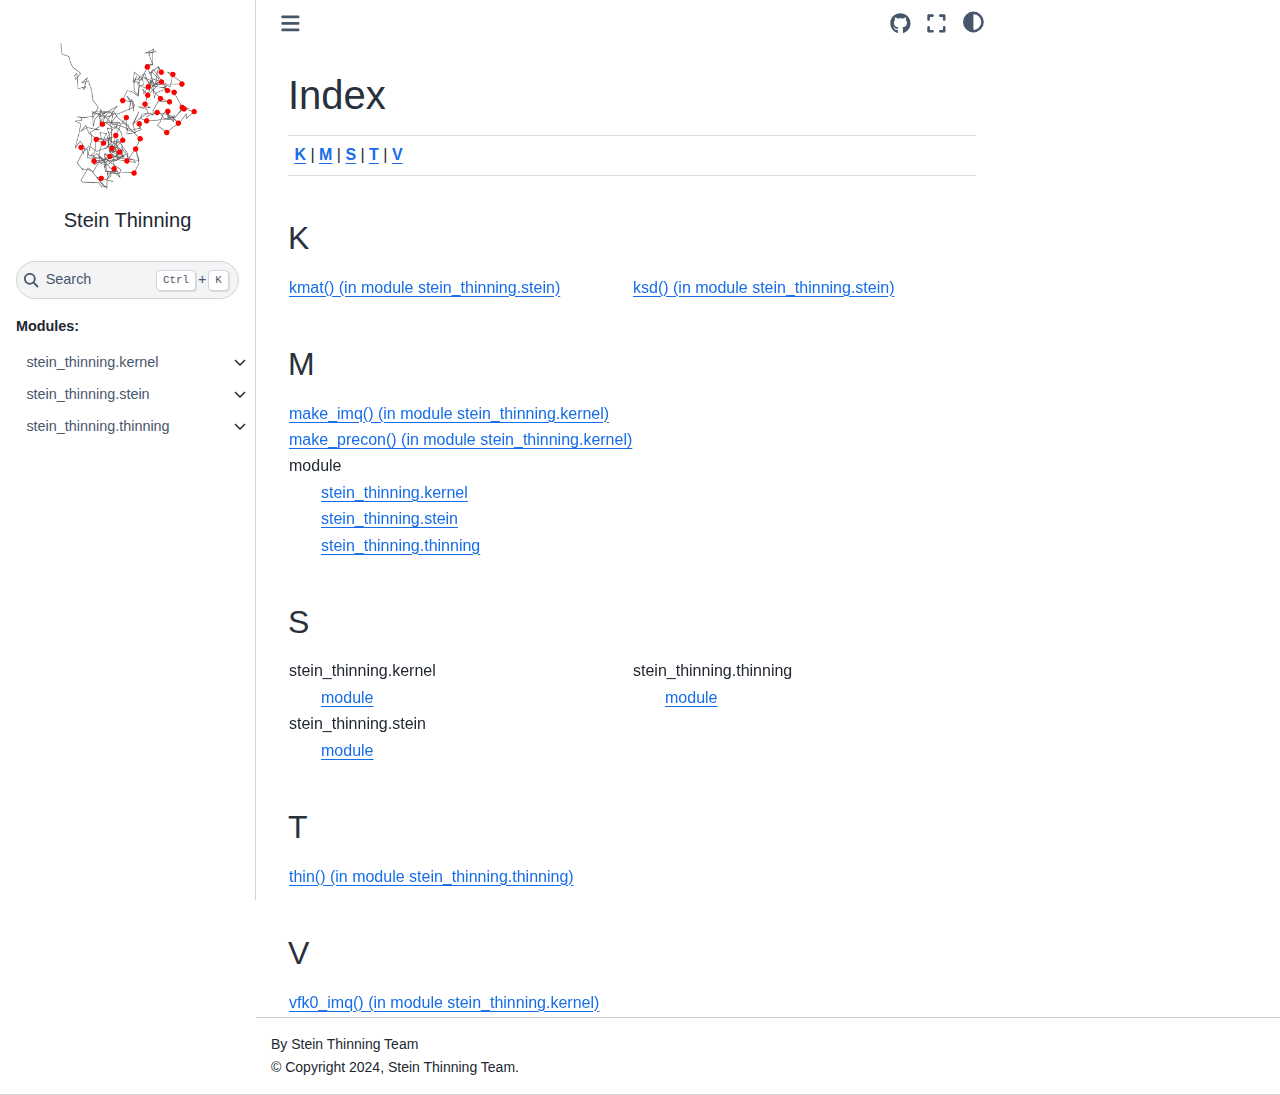
==== genindex.html @ 7cfb4425 "deploy: 932a2532fc24498cbd30250933415f9cd98c62f4" ====
<!DOCTYPE html>


<html lang="en" data-content_root="" >

  <head>
    <meta charset="utf-8" />
    <meta name="viewport" content="width=device-width, initial-scale=1.0" />
    <title>Index &#8212; Stein Thinning 0.1 documentation</title>
  
  
  
  <script data-cfasync="false">
    document.documentElement.dataset.mode = localStorage.getItem("mode") || "";
    document.documentElement.dataset.theme = localStorage.getItem("theme") || "";
  </script>
  
  <!-- Loaded before other Sphinx assets -->
  <link href="_static/styles/theme.css?digest=dfe6caa3a7d634c4db9b" rel="stylesheet" />
<link href="_static/styles/bootstrap.css?digest=dfe6caa3a7d634c4db9b" rel="stylesheet" />
<link href="_static/styles/pydata-sphinx-theme.css?digest=dfe6caa3a7d634c4db9b" rel="stylesheet" />

  
  <link href="_static/vendor/fontawesome/6.5.2/css/all.min.css?digest=dfe6caa3a7d634c4db9b" rel="stylesheet" />
  <link rel="preload" as="font" type="font/woff2" crossorigin href="_static/vendor/fontawesome/6.5.2/webfonts/fa-solid-900.woff2" />
<link rel="preload" as="font" type="font/woff2" crossorigin href="_static/vendor/fontawesome/6.5.2/webfonts/fa-brands-400.woff2" />
<link rel="preload" as="font" type="font/woff2" crossorigin href="_static/vendor/fontawesome/6.5.2/webfonts/fa-regular-400.woff2" />

    <link rel="stylesheet" type="text/css" href="_static/pygments.css?v=a746c00c" />
    <link rel="stylesheet" type="text/css" href="_static/styles/sphinx-book-theme.css?v=a3416100" />
    <link rel="stylesheet" type="text/css" href="_static/style.css?v=8bdf28ea" />
  
  <!-- Pre-loaded scripts that we'll load fully later -->
  <link rel="preload" as="script" href="_static/scripts/bootstrap.js?digest=dfe6caa3a7d634c4db9b" />
<link rel="preload" as="script" href="_static/scripts/pydata-sphinx-theme.js?digest=dfe6caa3a7d634c4db9b" />
  <script src="_static/vendor/fontawesome/6.5.2/js/all.min.js?digest=dfe6caa3a7d634c4db9b"></script>

    <script data-url_root="./" id="documentation_options" src="_static/documentation_options.js?v=a75df0fd"></script>
    <script src="_static/doctools.js?v=888ff710"></script>
    <script src="_static/sphinx_highlight.js?v=4825356b"></script>
    <script src="_static/scripts/sphinx-book-theme.js?v=887ef09a"></script>
    <script>DOCUMENTATION_OPTIONS.pagename = 'genindex';</script>
    <link rel="index" title="Index" href="#" />
    <link rel="search" title="Search" href="search.html" />
  <meta name="viewport" content="width=device-width, initial-scale=1"/>
  <meta name="docsearch:language" content="en"/>
  </head>
  
  
  <body data-bs-spy="scroll" data-bs-target=".bd-toc-nav" data-offset="180" data-bs-root-margin="0px 0px -60%" data-default-mode="">

  
  
  <div id="pst-skip-link" class="skip-link d-print-none"><a href="#main-content">Skip to main content</a></div>
  
  <div id="pst-scroll-pixel-helper"></div>
  
  <button type="button" class="btn rounded-pill" id="pst-back-to-top">
    <i class="fa-solid fa-arrow-up"></i>Back to top</button>

  
  <input type="checkbox"
          class="sidebar-toggle"
          id="pst-primary-sidebar-checkbox"/>
  <label class="overlay overlay-primary" for="pst-primary-sidebar-checkbox"></label>
  
  <input type="checkbox"
          class="sidebar-toggle"
          id="pst-secondary-sidebar-checkbox"/>
  <label class="overlay overlay-secondary" for="pst-secondary-sidebar-checkbox"></label>
  
  <div class="search-button__wrapper">
    <div class="search-button__overlay"></div>
    <div class="search-button__search-container">
<form class="bd-search d-flex align-items-center"
      action="search.html"
      method="get">
  <i class="fa-solid fa-magnifying-glass"></i>
  <input type="search"
         class="form-control"
         name="q"
         id="search-input"
         placeholder="Search..."
         aria-label="Search..."
         autocomplete="off"
         autocorrect="off"
         autocapitalize="off"
         spellcheck="false"/>
  <span class="search-button__kbd-shortcut"><kbd class="kbd-shortcut__modifier">Ctrl</kbd>+<kbd>K</kbd></span>
</form></div>
  </div>

  <div class="pst-async-banner-revealer d-none">
  <aside id="bd-header-version-warning" class="d-none d-print-none" aria-label="Version warning"></aside>
</div>

  
    <header class="bd-header navbar navbar-expand-lg bd-navbar d-print-none">
    </header>
  

  <div class="bd-container">
    <div class="bd-container__inner bd-page-width">
      
      
      
        
      
      <div class="bd-sidebar-primary bd-sidebar">
        

  
  <div class="sidebar-header-items sidebar-primary__section">
    
    
    
    
  </div>
  
    <div class="sidebar-primary-items__start sidebar-primary__section">
        <div class="sidebar-primary-item">

  
    
  

<a class="navbar-brand logo" href="index.html">
  
  
  
  
  
    
    
      
    
    
    <img src="_static/gmm.png" class="logo__image only-light" alt=""/>
    <script>document.write(`<img src="_static/gmm.png" class="logo__image only-dark" alt=""/>`);</script>
  
  
    <p class="title logo__title">Stein Thinning</p>
  
</a></div>
        <div class="sidebar-primary-item">

 <script>
 document.write(`
   <button class="btn search-button-field search-button__button" title="Search" aria-label="Search" data-bs-placement="bottom" data-bs-toggle="tooltip">
    <i class="fa-solid fa-magnifying-glass"></i>
    <span class="search-button__default-text">Search</span>
    <span class="search-button__kbd-shortcut"><kbd class="kbd-shortcut__modifier">Ctrl</kbd>+<kbd class="kbd-shortcut__modifier">K</kbd></span>
   </button>
 `);
 </script></div>
        <div class="sidebar-primary-item"><nav class="bd-links bd-docs-nav" aria-label="Main">
    <div class="bd-toc-item navbar-nav active">
        <p aria-level="2" class="caption" role="heading"><span class="caption-text">Modules:</span></p>
<ul class="nav bd-sidenav">
<li class="toctree-l1 has-children"><a class="reference internal" href="_autosummary/stein_thinning.kernel.html">stein_thinning.kernel</a><details><summary><span class="toctree-toggle" role="presentation"><i class="fa-solid fa-chevron-down"></i></span></summary><ul>
<li class="toctree-l2"><a class="reference internal" href="_autosummary/stein_thinning.kernel.make_imq.html">stein_thinning.kernel.make_imq</a></li>
<li class="toctree-l2"><a class="reference internal" href="_autosummary/stein_thinning.kernel.make_precon.html">stein_thinning.kernel.make_precon</a></li>
<li class="toctree-l2"><a class="reference internal" href="_autosummary/stein_thinning.kernel.vfk0_imq.html">stein_thinning.kernel.vfk0_imq</a></li>
</ul>
</details></li>
<li class="toctree-l1 has-children"><a class="reference internal" href="_autosummary/stein_thinning.stein.html">stein_thinning.stein</a><details><summary><span class="toctree-toggle" role="presentation"><i class="fa-solid fa-chevron-down"></i></span></summary><ul>
<li class="toctree-l2"><a class="reference internal" href="_autosummary/stein_thinning.stein.kmat.html">stein_thinning.stein.kmat</a></li>
<li class="toctree-l2"><a class="reference internal" href="_autosummary/stein_thinning.stein.ksd.html">stein_thinning.stein.ksd</a></li>
</ul>
</details></li>
<li class="toctree-l1 has-children"><a class="reference internal" href="_autosummary/stein_thinning.thinning.html">stein_thinning.thinning</a><details><summary><span class="toctree-toggle" role="presentation"><i class="fa-solid fa-chevron-down"></i></span></summary><ul>
<li class="toctree-l2"><a class="reference internal" href="_autosummary/stein_thinning.thinning.thin.html">stein_thinning.thinning.thin</a></li>
</ul>
</details></li>
</ul>

    </div>
</nav></div>
    </div>
  
  
  <div class="sidebar-primary-items__end sidebar-primary__section">
  </div>
  
  <div id="rtd-footer-container"></div>


      </div>
      
      <main id="main-content" class="bd-main" role="main">
        
        

<div class="sbt-scroll-pixel-helper"></div>

          <div class="bd-content">
            <div class="bd-article-container">
              
              <div class="bd-header-article d-print-none">
<div class="header-article-items header-article__inner">
  
    <div class="header-article-items__start">
      
        <div class="header-article-item"><button class="sidebar-toggle primary-toggle btn btn-sm" title="Toggle primary sidebar" data-bs-placement="bottom" data-bs-toggle="tooltip">
  <span class="fa-solid fa-bars"></span>
</button></div>
      
    </div>
  
  
    <div class="header-article-items__end">
      
        <div class="header-article-item">

<div class="article-header-buttons">


<a href="https://github.com/wilson-ye-chen/stein_thinning" target="_blank"
   class="btn btn-sm btn-source-repository-button"
   title="Source repository"
   data-bs-placement="bottom" data-bs-toggle="tooltip"
>
  

<span class="btn__icon-container">
  <i class="fab fa-github"></i>
  </span>

</a>




<button onclick="toggleFullScreen()"
  class="btn btn-sm btn-fullscreen-button"
  title="Fullscreen mode"
  data-bs-placement="bottom" data-bs-toggle="tooltip"
>
  

<span class="btn__icon-container">
  <i class="fas fa-expand"></i>
  </span>

</button>



<script>
document.write(`
  <button class="btn btn-sm nav-link pst-navbar-icon theme-switch-button" title="light/dark" aria-label="light/dark" data-bs-placement="bottom" data-bs-toggle="tooltip">
    <i class="theme-switch fa-solid fa-sun fa-lg" data-mode="light"></i>
    <i class="theme-switch fa-solid fa-moon fa-lg" data-mode="dark"></i>
    <i class="theme-switch fa-solid fa-circle-half-stroke fa-lg" data-mode="auto"></i>
  </button>
`);
</script>


<script>
document.write(`
  <button class="btn btn-sm pst-navbar-icon search-button search-button__button" title="Search" aria-label="Search" data-bs-placement="bottom" data-bs-toggle="tooltip">
    <i class="fa-solid fa-magnifying-glass fa-lg"></i>
  </button>
`);
</script>

</div></div>
      
    </div>
  
</div>
</div>
              
              

<div id="jb-print-docs-body" class="onlyprint">
    <h1></h1>
    <!-- Table of contents -->
    <div id="print-main-content">
        <div id="jb-print-toc">
            
        </div>
    </div>
</div>

              
                
<div id="searchbox"></div>
                <article class="bd-article">
                  

<h1 id="index">Index</h1>

<div class="genindex-jumpbox">
 <a href="#K"><strong>K</strong></a>
 | <a href="#M"><strong>M</strong></a>
 | <a href="#S"><strong>S</strong></a>
 | <a href="#T"><strong>T</strong></a>
 | <a href="#V"><strong>V</strong></a>
 
</div>
<h2 id="K">K</h2>
<table style="width: 100%" class="indextable genindextable"><tr>
  <td style="width: 33%; vertical-align: top;"><ul>
      <li><a href="_autosummary/stein_thinning.stein.kmat.html#stein_thinning.stein.kmat">kmat() (in module stein_thinning.stein)</a>
</li>
  </ul></td>
  <td style="width: 33%; vertical-align: top;"><ul>
      <li><a href="_autosummary/stein_thinning.stein.ksd.html#stein_thinning.stein.ksd">ksd() (in module stein_thinning.stein)</a>
</li>
  </ul></td>
</tr></table>

<h2 id="M">M</h2>
<table style="width: 100%" class="indextable genindextable"><tr>
  <td style="width: 33%; vertical-align: top;"><ul>
      <li><a href="_autosummary/stein_thinning.kernel.make_imq.html#stein_thinning.kernel.make_imq">make_imq() (in module stein_thinning.kernel)</a>
</li>
      <li><a href="_autosummary/stein_thinning.kernel.make_precon.html#stein_thinning.kernel.make_precon">make_precon() (in module stein_thinning.kernel)</a>
</li>
      <li>
    module

      <ul>
        <li><a href="_autosummary/stein_thinning.kernel.html#module-stein_thinning.kernel">stein_thinning.kernel</a>
</li>
        <li><a href="_autosummary/stein_thinning.stein.html#module-stein_thinning.stein">stein_thinning.stein</a>
</li>
        <li><a href="_autosummary/stein_thinning.thinning.html#module-stein_thinning.thinning">stein_thinning.thinning</a>
</li>
      </ul></li>
  </ul></td>
</tr></table>

<h2 id="S">S</h2>
<table style="width: 100%" class="indextable genindextable"><tr>
  <td style="width: 33%; vertical-align: top;"><ul>
      <li>
    stein_thinning.kernel

      <ul>
        <li><a href="_autosummary/stein_thinning.kernel.html#module-stein_thinning.kernel">module</a>
</li>
      </ul></li>
      <li>
    stein_thinning.stein

      <ul>
        <li><a href="_autosummary/stein_thinning.stein.html#module-stein_thinning.stein">module</a>
</li>
      </ul></li>
  </ul></td>
  <td style="width: 33%; vertical-align: top;"><ul>
      <li>
    stein_thinning.thinning

      <ul>
        <li><a href="_autosummary/stein_thinning.thinning.html#module-stein_thinning.thinning">module</a>
</li>
      </ul></li>
  </ul></td>
</tr></table>

<h2 id="T">T</h2>
<table style="width: 100%" class="indextable genindextable"><tr>
  <td style="width: 33%; vertical-align: top;"><ul>
      <li><a href="_autosummary/stein_thinning.thinning.thin.html#stein_thinning.thinning.thin">thin() (in module stein_thinning.thinning)</a>
</li>
  </ul></td>
</tr></table>

<h2 id="V">V</h2>
<table style="width: 100%" class="indextable genindextable"><tr>
  <td style="width: 33%; vertical-align: top;"><ul>
      <li><a href="_autosummary/stein_thinning.kernel.vfk0_imq.html#stein_thinning.kernel.vfk0_imq">vfk0_imq() (in module stein_thinning.kernel)</a>
</li>
  </ul></td>
</tr></table>



                </article>
              

              
              
              
              
                <footer class="prev-next-footer d-print-none">
                  
<div class="prev-next-area">
</div>
                </footer>
              
            </div>
            
            
              
            
          </div>
          <footer class="bd-footer-content">
            
<div class="bd-footer-content__inner container">
  
  <div class="footer-item">
    
<p class="component-author">
By Stein Thinning Team
</p>

  </div>
  
  <div class="footer-item">
    

  <p class="copyright">
    
      © Copyright 2024, Stein Thinning Team.
      <br/>
    
  </p>

  </div>
  
  <div class="footer-item">
    
  </div>
  
  <div class="footer-item">
    
  </div>
  
</div>
          </footer>
        

      </main>
    </div>
  </div>
  
  <!-- Scripts loaded after <body> so the DOM is not blocked -->
  <script src="_static/scripts/bootstrap.js?digest=dfe6caa3a7d634c4db9b"></script>
<script src="_static/scripts/pydata-sphinx-theme.js?digest=dfe6caa3a7d634c4db9b"></script>

  <footer class="bd-footer">
  </footer>
  </body>
</html>
---- _static/styles/theme.css ----
/* Provided by Sphinx's 'basic' theme, and included in the final set of assets */
@import "../basic.css";
---- _static/styles/pydata-sphinx-theme.css ----
html{--pst-header-height:4rem;--pst-header-article-height:calc(var(--pst-header-height)*2/3);--pst-sidebar-secondary:17rem;--pst-font-size-base:1rem;--pst-font-size-h1:2.5rem;--pst-font-size-h2:2rem;--pst-font-size-h3:1.75rem;--pst-font-size-h4:1.5rem;--pst-font-size-h5:1.25rem;--pst-font-size-h6:1.1rem;--pst-font-size-milli:0.9rem;--pst-sidebar-font-size:0.9rem;--pst-sidebar-font-size-mobile:1.1rem;--pst-sidebar-header-font-size:1.2rem;--pst-sidebar-header-font-weight:600;--pst-admonition-font-weight-heading:600;--pst-font-weight-caption:300;--pst-font-weight-heading:400;--pst-font-family-base-system:-apple-system,"BlinkMacSystemFont","Segoe UI","Helvetica Neue","Arial",sans-serif,"Apple Color Emoji","Segoe UI Emoji","Segoe UI Symbol";--pst-font-family-monospace-system:"SFMono-Regular","Menlo","Consolas","Monaco","Liberation Mono","Lucida Console",monospace;--pst-font-family-base:var(--pst-font-family-base-system);--pst-font-family-heading:var(--pst-font-family-base-system);--pst-font-family-monospace:var(--pst-font-family-monospace-system);--pst-font-size-icon:1.5rem;--pst-icon-check-circle:"";--pst-icon-info-circle:"";--pst-icon-exclamation-triangle:"";--pst-icon-exclamation-circle:"";--pst-icon-times-circle:"";--pst-icon-lightbulb:"";--pst-icon-download:"";--pst-icon-angle-left:"";--pst-icon-angle-right:"";--pst-icon-external-link:"";--pst-icon-search-minus:"";--pst-icon-github:"";--pst-icon-gitlab:"";--pst-icon-share:"";--pst-icon-bell:"";--pst-icon-pencil:"";--pst-breadcrumb-divider:"";--pst-icon-admonition-default:var(--pst-icon-bell);--pst-icon-admonition-note:var(--pst-icon-info-circle);--pst-icon-admonition-attention:var(--pst-icon-exclamation-circle);--pst-icon-admonition-caution:var(--pst-icon-exclamation-triangle);--pst-icon-admonition-warning:var(--pst-icon-exclamation-triangle);--pst-icon-admonition-danger:var(--pst-icon-exclamation-triangle);--pst-icon-admonition-error:var(--pst-icon-times-circle);--pst-icon-admonition-hint:var(--pst-icon-lightbulb);--pst-icon-admonition-tip:var(--pst-icon-lightbulb);--pst-icon-admonition-important:var(--pst-icon-exclamation-circle);--pst-icon-admonition-seealso:var(--pst-icon-share);--pst-icon-admonition-todo:var(--pst-icon-pencil);--pst-icon-versionmodified-default:var(--pst-icon-exclamation-circle);--pst-icon-versionmodified-added:var(--pst-icon-exclamation-circle);--pst-icon-versionmodified-changed:var(--pst-icon-exclamation-circle);--pst-icon-versionmodified-deprecated:var(--pst-icon-exclamation-circle);font-size:var(--pst-font-size-base);scroll-padding-top:calc(var(--pst-header-height) + 1rem)}body{background-color:var(--pst-color-background);color:var(--pst-color-text-base);display:flex;flex-direction:column;font-family:var(--pst-font-family-base);font-weight:400;line-height:1.65;min-height:100vh}body::-webkit-scrollbar-track{background-color:var(--pst-color-background)}p{font-size:1em;margin-bottom:1.15rem}p.rubric{border-bottom:1px solid var(--pst-color-border)}p.centered{text-align:center}a{word-wrap:break-word;color:var(--pst-color-link);text-decoration:underline;text-decoration-thickness:max(1px,.0625rem);text-underline-offset:.1578em}a:hover{color:var(--pst-color-link-hover);text-decoration-skip-ink:none;text-decoration-thickness:max(3px,.1875rem,.12em)}a:active,a:visited{color:var(--pst-color-link)}a:visited:hover{color:var(--pst-color-link-hover)}a.headerlink{color:var(--pst-color-secondary);font-size:.8em;margin-left:.2em;opacity:.7;padding:0 4px;text-decoration:none;transition:all .2s ease-out;user-select:none}a.headerlink:hover{opacity:1}a.github:before,a.gitlab:before{color:var(--pst-color-text-muted);font:var(--fa-font-brands);margin-right:.25rem}a.github:before{content:var(--pst-icon-github)}a.gitlab:before{content:var(--pst-icon-gitlab)}h1,h2,h3,h4,h5,h6{font-family:var(--pst-font-family-heading);font-weight:var(--pst-font-weight-heading);line-height:1.15;margin:2.75rem 0 1.05rem}h1{font-size:var(--pst-font-size-h1);margin-top:0}h1,h2{color:var(--pst-heading-color)}h2{font-size:var(--pst-font-size-h2)}h3{font-size:var(--pst-font-size-h3)}h3,h4{color:var(--pst-heading-color)}h4{font-size:var(--pst-font-size-h4)}h5{font-size:var(--pst-font-size-h5)}h5,h6{color:var(--pst-color-text-base)}h6{font-size:var(--pst-font-size-h6)}.text_small,small{font-size:var(--pst-font-size-milli)}hr{border:0;border-top:1px solid var(--pst-color-border)}code,kbd,pre,samp{font-family:var(--pst-font-family-monospace)}kbd{background-color:var(--pst-color-on-background);color:var(--pst-color-text-muted)}kbd:not(.compound){border:1px solid var(--pst-color-border);box-shadow:1px 1px 1px var(--pst-color-shadow);margin:0 .1rem;padding:.1rem .4rem}code{color:var(--pst-color-inline-code)}pre{background-color:var(--pst-color-surface);border:1px solid var(--pst-color-border);border-radius:.25rem;color:var(--pst-color-text-base);line-height:1.2em;margin:1.5em 0;padding:1rem}pre .linenos{opacity:.8;padding-right:10px}#pst-back-to-top{background-color:var(--pst-color-secondary);border:none;color:var(--pst-color-secondary-text);display:none;left:50vw;position:fixed;top:90vh;transform:translate(-50%);z-index:1080}#pst-back-to-top .fa-arrow-up{margin-inline-end:.5em}#pst-back-to-top:hover{background-color:var(--pst-violet-600);color:var(--pst-color-link-hover);color:var(--pst-color-secondary-text);text-decoration:underline;text-decoration-skip-ink:none;text-decoration-thickness:max(1px,.0625rem);text-decoration-thickness:max(3px,.1875rem,.12em);text-decoration-thickness:1px;text-underline-offset:.1578em}#pst-back-to-top:focus-visible{box-shadow:none;outline:var(--pst-color-accent) solid .1875rem;outline-color:var(--pst-color-secondary);outline-offset:.1875rem}:focus-visible{box-shadow:none;outline:var(--pst-color-accent) solid .1875rem}.skip-link{background-color:var(--pst-color-warning);border-bottom:1px solid var(--pst-color-border);left:0;padding:.5rem;position:fixed;right:0;text-align:center;top:0;transform:translateY(-100%);transition:transform .15s ease-in-out;z-index:1055}.skip-link:focus-within{transform:translateY(0)}.skip-link a{color:var(--pst-color-warning-text)!important}.skip-link a:focus-visible{outline-color:#14181e}.bd-container{display:flex;flex-grow:1;justify-content:center}.bd-container .bd-container__inner{display:flex}.bd-page-width{width:100%}@media(min-width:960px){.bd-page-width{max-width:88rem}}.pst-async-banner-revealer{height:0;overflow:hidden;transition:height .3s ease-in-out}@media(prefers-reduced-motion){.pst-async-banner-revealer{transition:none}}#bd-header-version-warning,.bd-header-announcement{align-items:center;display:flex;justify-content:center;min-height:3rem;padding:.5rem 12.5%;position:relative;text-align:center;width:100%}@media(max-width:959.98px){#bd-header-version-warning,.bd-header-announcement{padding:.5rem 2%}}#bd-header-version-warning p,.bd-header-announcement p{font-weight:700;margin:0}#bd-header-version-warning a,.bd-header-announcement a{color:var(--pst-color-inline-code-links)}#bd-header-version-warning .pst-button-link-to-stable-version,.bd-header-announcement .pst-button-link-to-stable-version{background-color:var(--pst-color-danger);border-color:var(--pst-color-danger);border-radius:.25rem;box-shadow:0 .2rem .5rem var(--pst-color-shadow),0 0 .0625rem var(--pst-color-shadow)!important;color:var(--pst-color-danger-text)}#bd-header-version-warning .pst-button-link-to-stable-version:hover,.bd-header-announcement .pst-button-link-to-stable-version:hover{background-color:var(--pst-color-danger-highlight);border-color:var(--pst-color-danger-highlight);color:var(--pst-color-danger-text)}#bd-header-version-warning .pst-button-link-to-stable-version:focus-visible,.bd-header-announcement .pst-button-link-to-stable-version:focus-visible{outline:.1875rem solid var(--pst-color-danger);outline-offset:.1875rem}.bd-header-announcement{background-color:var(--pst-color-secondary-bg)}#bd-header-version-warning{background-color:var(--pst-color-danger-bg)}.bd-main{display:flex;flex-direction:column;flex-grow:1;min-width:0}.bd-main .bd-content{display:flex;height:100%;justify-content:center}.bd-main .bd-content .bd-article-container{display:flex;flex-direction:column;justify-content:start;max-width:60em;overflow-x:auto;padding:1rem;width:100%}@media(min-width:1200px){.bd-main .bd-content .bd-article-container .bd-article{padding-left:2rem;padding-top:1.5rem}}.bd-footer{border-top:1px solid var(--pst-color-border);width:100%}.bd-footer .bd-footer__inner{display:flex;flex-grow:1;margin:auto;padding:1rem}.bd-footer .footer-items__center,.bd-footer .footer-items__end,.bd-footer .footer-items__start{display:flex;flex-direction:column;flex-grow:1;gap:.5rem;justify-content:center}.bd-footer .footer-items__center{text-align:center}.bd-footer .footer-items__end{text-align:end}.bd-footer .footer-item p{margin-bottom:0}.bd-footer-article{margin-top:auto}.bd-footer-article .footer-article-items{display:flex;flex-direction:column}.bd-footer-content .footer-content-items{display:flex;flex-direction:column;margin-top:auto}.bd-header{background-color:var(--pst-color-on-background)!important;box-shadow:0 .125rem .25rem 0 var(--pst-color-shadow);justify-content:center;max-width:100vw;padding:0;position:sticky;top:0;width:100%;z-index:1030}.bd-header .bd-header__inner{align-items:center;display:flex;height:fit-content;padding-left:1rem;padding-right:1rem}.bd-header :focus-visible{border-radius:.125rem}.bd-header .navbar-item{align-items:center;display:flex;height:var(--pst-header-height);max-height:var(--pst-header-height)}.bd-header .navbar-header-items{display:none;flex-shrink:1}@media(min-width:960px){.bd-header .navbar-header-items{display:inherit;flex-grow:1;padding:0 0 0 .5rem}}.bd-header .navbar-header-items__center,.bd-header .navbar-header-items__end,.bd-header .navbar-header-items__start{align-items:center;display:flex;flex-flow:wrap;row-gap:0}.bd-header .navbar-header-items__center,.bd-header .navbar-header-items__end{column-gap:1rem}.bd-header .navbar-header-items__start{flex-shrink:0;gap:.5rem;margin-right:auto}.bd-header .navbar-header-items__end{justify-content:end}.bd-header ul.navbar-nav{display:flex}@media(min-width:960px){.bd-header ul.navbar-nav{align-items:baseline}}.bd-header ul.navbar-nav>li.nav-item{margin-inline:2px}.bd-header ul.navbar-nav>li.nav-item>.nav-link{color:var(--pst-color-text-muted);padding-inline:6px;position:relative}.bd-header ul.navbar-nav>li.nav-item>.nav-link:before{background-color:transparent;content:"";display:block;inset:0;bottom:calc(max(3px, .1875rem, .12em)*-1);margin:max(3px,.1875rem,.12em) 0;position:absolute}.bd-header ul.navbar-nav>li.nav-item>.nav-link:hover{color:var(--pst-color-secondary);text-decoration:none}.bd-header ul.navbar-nav>li.nav-item>.nav-link:hover:before{border-bottom:max(3px,.1875rem,.12em) solid var(--pst-color-secondary)}.bd-header ul.navbar-nav>li.nav-item>.nav-link:focus-visible{box-shadow:none;outline:3px solid var(--pst-color-accent);outline-offset:3px}.bd-header ul.navbar-nav>li.nav-item.current>.nav-link{color:var(--pst-color-primary)}.bd-header ul.navbar-nav>li.nav-item.current>.nav-link:before{border-bottom:3px solid var(--pst-color-primary)}.bd-header ul.navbar-nav>li.nav-item.dropdown{margin-inline:4px}.bd-header ul.navbar-nav>li.nav-item.dropdown button{padding-inline:8px}.bd-header ul.navbar-nav>li.nav-item.dropdown>.dropdown-toggle{border-radius:.125rem;color:var(--pst-color-text-muted)}.bd-header ul.navbar-nav>li.nav-item.dropdown>.dropdown-toggle:focus-visible{box-shadow:0 0 0 .1875rem var(--pst-color-accent)}.bd-header ul.navbar-nav>li.nav-item.dropdown>.dropdown-toggle:hover{box-shadow:0 0 0 .1875rem var(--pst-color-link-hover);color:var(--pst-color-text-base);text-decoration:none}.bd-header ul.navbar-nav li a.nav-link.dropdown-item{color:var(--pst-color-text-muted);text-decoration:none}.bd-header ul.navbar-nav li a.nav-link.dropdown-item:hover{color:var(--pst-color-link-hover);text-decoration:underline;text-decoration-skip-ink:none;text-decoration-thickness:max(1px,.0625rem);text-decoration-thickness:max(3px,.1875rem,.12em);text-underline-offset:.1578em}.bd-header ul.navbar-nav .dropdown button{border:none;display:unset}.bd-header ul.navbar-nav .dropdown button:hover{color:var(--pst-color-link-hover);text-decoration:underline;text-decoration-skip-ink:none;text-decoration-thickness:max(1px,.0625rem);text-decoration-thickness:max(3px,.1875rem,.12em);text-underline-offset:.1578em}.bd-header ul.navbar-nav .dropdown .dropdown-menu{background-color:var(--pst-color-on-background);border:1px solid var(--pst-color-border);box-shadow:0 0 .3rem .1rem var(--pst-color-shadow);margin:.5rem 0;min-width:20rem;padding:.5rem 0;z-index:1070}.bd-header ul.navbar-nav .dropdown .dropdown-menu .dropdown-item{padding:.25rem 1.5rem}.bd-header ul.navbar-nav .dropdown .dropdown-menu .dropdown-item:focus:not(:hover,:active){background-color:inherit}.bd-header ul.navbar-nav .dropdown .dropdown-menu .dropdown-item:focus-visible{z-index:10}.bd-header ul.navbar-nav .dropdown .dropdown-menu:not(.show){display:none}.bd-header button.sidebar-toggle{background-color:inherit;color:var(--pst-color-muted);font-size:var(--pst-font-size-icon);margin-bottom:0;padding:.5rem}.bd-header button.primary-toggle{margin-right:1rem}@media(min-width:960px){.bd-header button.primary-toggle{display:none}}.bd-header button.secondary-toggle{margin-left:1rem}@media(min-width:1200px){.bd-header button.secondary-toggle{display:none}}@media(min-width:960px){.navbar-center-items .navbar-item{display:inline-block}}.nav-link{transition:none}.nav-link:hover{color:var(--pst-color-link-hover);text-decoration:underline;text-decoration-skip-ink:none;text-decoration-thickness:max(1px,.0625rem);text-decoration-thickness:max(3px,.1875rem,.12em);text-underline-offset:.1578em}.nav-link.nav-external:after{content:var(--pst-icon-external-link);font:var(--fa-font-solid);font-size:.75em;margin-left:.3em}.bd-navbar-elements li.nav-item i{font-size:.7rem;padding-left:2px;vertical-align:middle}.navbar-persistent--mobile{margin-left:auto}@media(min-width:960px){.navbar-persistent--mobile{display:none}}.navbar-persistent--container{display:none}@media(min-width:960px){.navbar-persistent--container{display:flex}}.header-article__inner{display:flex;padding:0 .5rem}.header-article__inner .header-article-item{height:var(--pst-header-article-height);min-height:var(--pst-header-article-height)}.header-article__inner .header-article-items__end,.header-article__inner .header-article-items__start{align-items:start;display:flex;gap:.5rem}.header-article__inner .header-article-items__end{margin-left:auto}.bd-sidebar-primary{background-color:var(--pst-color-background);border-right:1px solid var(--pst-color-border);display:flex;flex:0 0 auto;flex-direction:column;font-size:var(--pst-sidebar-font-size-mobile);gap:1rem;max-height:calc(100vh - var(--pst-header-height));overflow-y:auto;padding:2rem 1rem 1rem;position:sticky;top:var(--pst-header-height);width:25%}@media(min-width:960px){.bd-sidebar-primary{font-size:var(--pst-sidebar-font-size)}}.bd-sidebar-primary :focus-visible{border-radius:.125rem}.bd-sidebar-primary .nav-link{font-size:var(--pst-sidebar-font-size-mobile)}.bd-sidebar-primary.no-sidebar{border-right:0}@media(min-width:960px){.bd-sidebar-primary.hide-on-wide{display:none}}.bd-sidebar-primary h1,.bd-sidebar-primary h2,.bd-sidebar-primary h3,.bd-sidebar-primary h4{color:var(--pst-color-text-base)}.bd-sidebar-primary .sidebar-primary-items__end .sidebar-primary-item,.bd-sidebar-primary .sidebar-primary-items__start .sidebar-primary-item{padding:.5rem 0}.bd-sidebar-primary .sidebar-header-items{display:flex;flex-direction:column}.bd-sidebar-primary .sidebar-header-items .sidebar-header-items__title{color:var(--pst-color-text-base);font-size:var(--pst-sidebar-header-font-size);font-weight:var(--pst-sidebar-header-font-weight);margin-bottom:.5rem}.bd-sidebar-primary .sidebar-header-items .nav-item.dropdown button{display:none}.bd-sidebar-primary .sidebar-header-items .nav-item.dropdown .dropdown-menu{background-color:inherit;border:none;display:flex;flex-direction:column;font-size:inherit;margin:0;padding:0}.bd-sidebar-primary .sidebar-header-items .nav-item.dropdown .dropdown-menu .dropdown-item:focus,.bd-sidebar-primary .sidebar-header-items .nav-item.dropdown .dropdown-menu .dropdown-item:hover{background-color:unset}.bd-sidebar-primary .sidebar-header-items .bd-navbar-elements .nav-link:focus-visible{box-shadow:none;outline:var(--pst-color-accent) solid .1875rem;outline-offset:.1875rem}.bd-sidebar-primary .sidebar-header-items .sidebar-header-items__center{display:flex;flex-direction:column}.bd-sidebar-primary .sidebar-header-items .sidebar-header-items__end{align-items:center;display:flex;gap:1rem}@media(min-width:960px){.bd-sidebar-primary .sidebar-header-items{display:none}}.bd-sidebar-primary .sidebar-primary-items__start{border-top:1px solid var(--pst-color-border)}@media(min-width:960px){.bd-sidebar-primary .sidebar-primary-items__start{border-top:none}}.bd-sidebar-primary .sidebar-primary-items__end{margin-bottom:1em;margin-top:auto}.bd-sidebar-primary .list-caption{list-style:none;padding-left:0}.bd-sidebar-primary .list-caption li.toctree-l0.has-children>details>summary{align-items:baseline;display:flex;height:auto;justify-content:space-between;position:relative;width:auto}.bd-sidebar-primary .list-caption li.toctree-l0.has-children>details>summary .toctree-toggle{flex:0 0 auto}.bd-sidebar-primary .list-caption li.toctree-l0.has-children>details>summary .toctree-toggle .fa-chevron-down{font-size:1rem}.bd-sidebar-primary li.has-children{position:relative}.bd-sidebar-primary li.has-children .caption,.bd-sidebar-primary li.has-children>.reference{margin-right:calc(30px + .1875rem);padding-top:.25rem}.bd-sidebar-primary li.has-children>details>summary{list-style:none}.bd-sidebar-primary li.has-children>details>summary::-webkit-details-marker{display:none}.bd-sidebar-primary li.has-children>details>summary:focus-visible{outline:none}.bd-sidebar-primary li.has-children>details>summary:focus-visible>.toctree-toggle{outline:var(--pst-color-accent) solid .1875rem;outline-offset:-.1875rem}.bd-sidebar-primary li.has-children>details>summary .toctree-toggle{align-items:center;cursor:pointer;display:inline-flex;height:30px;justify-content:center;position:absolute;right:0;top:0;width:30px}.bd-sidebar-primary li.has-children>details>summary .toctree-toggle .fa-chevron-down{font-size:.75rem}.bd-sidebar-primary li.has-children>details[open]>summary .fa-chevron-down{transform:rotate(180deg)}nav.bd-links{margin-right:-1rem}@media(min-width:960px){nav.bd-links{display:block}}nav.bd-links ul{display:block;list-style:none}nav.bd-links ul ul{padding:0 0 0 1rem}nav.bd-links li>a{box-shadow:none;color:var(--pst-color-text-muted);display:block;margin-right:.1875rem;padding:.25rem .65rem;text-decoration:none}nav.bd-links li>a:hover{background-color:transparent;text-decoration:underline;text-decoration-skip-ink:none;text-decoration-thickness:max(3px,.1875rem,.12em)}nav.bd-links li>a:active,nav.bd-links li>a:hover{color:var(--pst-color-link-hover)}nav.bd-links li>a:focus-visible{box-shadow:0 0 0 .1875rem var(--pst-color-accent);outline:none;z-index:10}nav.bd-links li>a.reference.external:after{content:var(--pst-icon-external-link);font:var(--fa-font-solid);font-size:.75em;margin-left:.3em}nav.bd-links .current>a{background-color:transparent;box-shadow:inset max(3px,.1875rem,.12em) 0 0 var(--pst-color-primary);color:var(--pst-color-primary);font-weight:600}nav.bd-links .current>a:focus-visible{box-shadow:inset max(3px,.1875rem,.12em) 0 0 var(--pst-color-primary),0 0 0 .1875rem var(--pst-color-accent);outline:none}nav.bd-links p.bd-links__title{font-size:var(--pst-sidebar-header-font-size)}nav.bd-links p.bd-links__title,nav.bd-links p.caption{font-weight:var(--pst-sidebar-header-font-weight);margin-bottom:.5rem}nav.bd-links p.caption{color:var(--pst-color-text-base);font-size:var(--pst-sidebar-font-size-mobile);margin-top:1.25rem;position:relative}nav.bd-links p.caption:first-child{margin-top:0}@media(min-width:960px){nav.bd-links p.caption{font-size:var(--pst-sidebar-font-size)}}.bd-sidebar-secondary{background-color:var(--pst-color-background);display:flex;flex-direction:column;flex-shrink:0;font-size:var(--pst-sidebar-font-size-mobile);max-height:calc(100vh - var(--pst-header-height));order:2;overflow-y:auto;padding:2rem 1rem 1rem;position:sticky;top:var(--pst-header-height);width:var(--pst-sidebar-secondary)}@media(min-width:1200px){.bd-sidebar-secondary{font-size:var(--pst-sidebar-font-size)}}.sidebar-secondary-item{padding:.5rem}@media(min-width:1200px){.sidebar-secondary-item{border-left:1px solid var(--pst-color-border);padding-left:1rem}}.sidebar-secondary-item i{padding-right:.5rem}input.sidebar-toggle{display:none}label.overlay{background-color:#000;height:0;left:0;opacity:.5;position:fixed;top:0;transition:opacity .2s ease-out;width:0;z-index:1050}input#pst-primary-sidebar-checkbox:checked+label.overlay.overlay-primary,input#pst-secondary-sidebar-checkbox:checked+label.overlay.overlay-secondary{height:100vh;width:100vw}input#pst-primary-sidebar-checkbox:checked~.bd-container .bd-sidebar-primary{margin-left:0;visibility:visible}input#pst-secondary-sidebar-checkbox:checked~.bd-container .bd-sidebar-secondary{margin-right:0;visibility:visible}@media(min-width:960px){.sidebar-toggle.primary-toggle{display:none}input#pst-primary-sidebar-checkbox:checked+label.overlay.overlay-primary{height:0;width:0}.bd-sidebar-primary{margin-left:0;visibility:visible}}@media(max-width:959.98px){.bd-sidebar-primary{flex-grow:.75;height:100vh;left:0;margin-left:-75%;max-height:100vh;max-width:350px;position:fixed;top:0;transition:visibility .2s ease-out,margin .2s ease-out;visibility:hidden;width:75%;z-index:1055}}@media(max-width:1199.98px){.bd-sidebar-secondary{flex-grow:.75;height:100vh;margin-right:-75%;max-height:100vh;max-width:350px;position:fixed;right:0;top:0;transition:visibility .2s ease-out,margin .2s ease-out;visibility:hidden;width:75%;z-index:1055}}ul.bd-breadcrumbs{display:flex;flex-wrap:wrap;font-size:.8rem;list-style:none;padding-left:0}ul.bd-breadcrumbs li.breadcrumb-item{align-items:center;display:flex;font-weight:700}ul.bd-breadcrumbs li.breadcrumb-item a{color:var(--pst-color-text-muted);text-decoration:none}ul.bd-breadcrumbs li.breadcrumb-item a:hover{color:var(--pst-color-link-hover);text-decoration:underline;text-decoration-skip-ink:none;text-decoration-thickness:max(1px,.0625rem);text-decoration-thickness:max(3px,.1875rem,.12em);text-underline-offset:.1578em}ul.bd-breadcrumbs li.breadcrumb-item:not(.breadcrumb-home):before{color:var(--pst-color-text-muted);content:var(--pst-breadcrumb-divider);font:var(--fa-font-solid);font-size:.8rem;padding:0 .5rem}html .pst-navbar-icon{align-items:center;border:none;border-radius:0;box-sizing:border-box;color:var(--pst-color-text-muted);display:flex;font-size:1rem;height:2.15rem;justify-content:center;line-height:1.65;min-height:24px;min-width:24px;padding:.25rem 0;position:relative}html .pst-navbar-icon:before{background-color:transparent;content:"";display:block;inset:0;bottom:calc(max(3px, .1875rem, .12em)*-1);margin:max(3px,.1875rem,.12em) 0;position:absolute}html .pst-navbar-icon:hover{color:var(--pst-color-secondary);text-decoration:none}html .pst-navbar-icon:hover:before{border-bottom:max(3px,.1875rem,.12em) solid var(--pst-color-secondary)}html .pst-navbar-icon:focus-visible{box-shadow:none;outline:3px solid var(--pst-color-accent);outline-offset:3px}ul.navbar-icon-links{align-items:center;column-gap:1rem;display:flex;flex-flow:row wrap;justify-content:space-evenly;list-style:none;margin-bottom:0;padding-left:0}ul.navbar-icon-links i.fa-brands,ul.navbar-icon-links i.fa-regular,ul.navbar-icon-links i.fa-solid{font-size:var(--pst-font-size-icon);font-style:normal;vertical-align:middle}ul.navbar-icon-links i.fa-square-twitter:before{color:#55acee}ul.navbar-icon-links i.fa-square-gitlab:before{color:#548}ul.navbar-icon-links i.fa-bitbucket:before{color:#0052cc}ul.navbar-icon-links img.icon-link-image{border-radius:.2rem;height:1.5em}ul.navbar-icon-links .fa-pydata{stroke:var(--pst-color-background);stroke-linejoin:round;stroke-width:.35}.navbar-brand{align-items:center;display:flex;flex-shrink:0;gap:.5rem;height:var(--pst-header-height);margin:0;max-height:var(--pst-header-height);padding:.5rem 0;position:relative;width:auto}.navbar-brand p{color:var(--pst-color-text-base);margin-bottom:0}.navbar-brand img{height:100%;max-width:100%;width:auto}.navbar-brand:hover,.navbar-brand:visited:hover{color:var(--pst-color-link-hover);color:var(--pst-color-text-base);text-decoration:underline;text-decoration-skip-ink:none;text-decoration-thickness:max(1px,.0625rem);text-decoration-thickness:max(3px,.1875rem,.12em);text-underline-offset:.1578em}ul.navbar-nav ul{padding:0 0 0 1rem}ul.navbar-nav li{display:flex;flex-direction:column}ul.navbar-nav li a{align-items:center;color:var(--pst-color-text-muted);display:flex;height:100%;padding-bottom:.25rem;padding-top:.25rem;text-decoration:none}ul.navbar-nav li a:hover{color:var(--pst-color-link-hover);text-decoration:underline;text-decoration-skip-ink:none;text-decoration-thickness:max(1px,.0625rem);text-decoration-thickness:max(3px,.1875rem,.12em);text-underline-offset:.1578em}.page-toc .section-nav{border-bottom:none;padding-left:0}.page-toc .section-nav ul{padding-left:1rem}.page-toc .nav-link{font-size:var(--pst-sidebar-font-size-mobile)}@media(min-width:1200px){.page-toc .nav-link{font-size:var(--pst-sidebar-font-size)}}.page-toc .onthispage{color:var(--pst-color-text-base);font-weight:var(--pst-sidebar-header-font-weight);margin-bottom:.5rem}.prev-next-area{width:100%}.prev-next-area p{color:var(--pst-color-text-muted);line-height:1.3em;margin:0 .3em}.prev-next-area i{font-size:1.2em}.prev-next-area a{align-items:center;border:none;color:var(--pst-color-text-muted);display:flex;max-width:45%;overflow-x:hidden;padding:10px;text-decoration:none}.prev-next-area a p.prev-next-title{word-wrap:break-word;color:var(--pst-color-link);font-size:1.1em;font-weight:var(--pst-admonition-font-weight-heading);text-decoration:underline;text-decoration-thickness:max(1px,.0625rem);text-underline-offset:.1578em}.prev-next-area a p.prev-next-title:hover{color:var(--pst-color-link-hover);text-decoration-skip-ink:none;text-decoration-thickness:max(3px,.1875rem,.12em)}.prev-next-area a p.prev-next-title:active,.prev-next-area a p.prev-next-title:visited{color:var(--pst-color-link)}.prev-next-area a p.prev-next-title:visited:hover{color:var(--pst-color-link-hover)}.prev-next-area a:hover p.prev-next-title,.prev-next-area a:visited:hover p.prev-next-title{color:var(--pst-color-link-hover);text-decoration:underline;text-decoration-skip-ink:none;text-decoration-thickness:max(1px,.0625rem);text-decoration-thickness:max(3px,.1875rem,.12em);text-underline-offset:.1578em}.prev-next-area a .prev-next-info{flex-direction:column;margin:0 .5em}.prev-next-area a .prev-next-info .prev-next-subtitle{text-transform:capitalize}.prev-next-area a.left-prev{float:left}.prev-next-area a.right-next{float:right}.prev-next-area a.right-next div.prev-next-info{text-align:right}.bd-search{border:1px solid var(--pst-color-border);border-radius:.25rem;color:var(--pst-color-text-base);gap:.5rem;padding-left:.5rem;position:relative}.bd-search,.bd-search:active{background-color:var(--pst-color-background)}.bd-search:active{color:var(--pst-color-text-muted)}.bd-search .icon{color:var(--pst-color-border);left:25px;position:absolute}.bd-search .fa-solid.fa-magnifying-glass{color:var(--pst-color-text-muted);left:calc(1.25rem - .35em);position:absolute}.bd-search input::placeholder{color:var(--pst-color-text-muted)}.bd-search input::-webkit-search-cancel-button,.bd-search input::-webkit-search-decoration{appearance:none}.bd-search .search-button__kbd-shortcut{color:var(--pst-color-border);display:flex;position:absolute;right:.5rem}.form-control{background-color:var(--pst-color-background);color:var(--pst-color-text-base)}.form-control:focus,.form-control:focus-visible{background-color:var(--pst-color-background);border:none;color:var(--pst-color-text-muted)}.search-button i{font-size:1.3rem}.search-button__overlay,.search-button__search-container{display:none}.search-button__wrapper.show .search-button__search-container{display:flex;left:50%;margin-top:.5rem;max-width:800px;position:fixed;right:1rem;top:30%;transform:translate(-50%,-50%);width:90%;z-index:1055}.search-button__wrapper.show .search-button__overlay{background-color:#000;display:flex;height:100%;left:0;opacity:.5;position:fixed;top:0;width:100%;z-index:1050}.search-button__wrapper.show form.bd-search{flex-grow:1;padding-bottom:0;padding-top:0}.search-button__wrapper.show input,.search-button__wrapper.show svg{font-size:var(--pst-font-size-icon)}.search-button-field{align-items:center;background-color:var(--pst-color-surface);border:1px solid var(--pst-color-border);border-radius:1.5em;color:var(--pst-color-text-muted);display:inline-flex;padding:.5em}.search-button-field:hover{box-shadow:0 0 0 .1875rem var(--pst-color-link-hover)}.search-button-field:focus-visible{border-radius:1.5em}.search-button-field .search-button__default-text{font-size:var(--bs-nav-link-font-size);font-weight:var(--bs-nav-link-font-weight);margin-left:.5em;margin-right:.5em}.search-button-field .kbd-shortcut__modifier{font-size:.75em}.search-button-field>*{align-items:center}.search-button-field>:not(svg){display:none}@media(min-width:960px){.search-button-field>:not(svg){display:flex}}div#searchbox p.highlight-link{box-shadow:0 .2rem .5rem var(--pst-color-shadow),0 0 .0625rem var(--pst-color-shadow)!important;margin:1rem 0;width:fit-content}@media(min-width:1200px){div#searchbox p.highlight-link{margin-left:2rem}}div#searchbox p.highlight-link a{background-color:var(--pst-color-primary);border-radius:.25rem;color:var(--pst-color-primary-text);font-size:1.25rem;padding:.75rem;text-decoration:none;transition:box-shadow .25s ease-out}div#searchbox p.highlight-link a:hover{box-shadow:inset 0 0 50px 50px rgba(0,0,0,.25)}div#searchbox p.highlight-link a:before{color:unset;content:var(--pst-icon-search-minus);font:var(--fa-font-solid);margin-right:.5rem}.theme-switch-button .theme-switch{display:none}.theme-switch-button .theme-switch:active{color:var(--pst-color-link-hover);text-decoration:none}.theme-switch-button .theme-switch .fa-lg{aspect-ratio:1/1}html[data-mode=auto] .theme-switch-button .theme-switch[data-mode=auto],html[data-mode=dark] .theme-switch-button .theme-switch[data-mode=dark],html[data-mode=light] .theme-switch-button .theme-switch[data-mode=light]{display:inline}button.btn.version-switcher__button{border-color:var(--pst-color-border);color:var(--pst-color-text-base);margin-bottom:1em}@media(min-width:960px){button.btn.version-switcher__button{margin-bottom:unset}}button.btn.version-switcher__button:hover{border-color:transparent;box-shadow:0 0 0 .1875rem var(--pst-color-secondary)}button.btn.version-switcher__button:active{border-color:var(--pst-color-border);color:var(--pst-color-text-base)}button.btn.version-switcher__button:focus-visible{border-color:transparent}.version-switcher__menu{border-color:var(--pst-color-border);border-radius:var(--bs-dropdown-border-radius)}.version-switcher__menu a.list-group-item{background-color:var(--pst-color-on-background);color:var(--pst-color-text-base);padding:.75rem 1.25rem}.version-switcher__menu a.list-group-item:not(:last-child){border-bottom:1px solid var(--pst-color-border)}.version-switcher__menu a.list-group-item:hover{background-color:var(--pst-color-surface);color:var(--pst-color-link-hover);text-decoration:underline;text-decoration-skip-ink:none;text-decoration-thickness:max(1px,.0625rem);text-decoration-thickness:max(3px,.1875rem,.12em);text-underline-offset:.1578em}.version-switcher__menu a.list-group-item.active{box-shadow:inset max(3px,.1875rem,.12em) 0 0 var(--pst-color-primary);color:var(--pst-color-primary);font-weight:600;position:relative;z-index:1}.version-switcher__menu a.list-group-item.active:focus-visible{box-shadow:inset max(3px,.1875rem,.12em) 0 0 var(--pst-color-primary),0 0 0 .1875rem var(--pst-color-accent);outline:none}.version-switcher__menu a.list-group-item.active span:before{content:"";height:100%;left:0;position:absolute;top:0;width:100%;z-index:-1}.version-switcher__menu a.list-group-item:focus-visible{z-index:10}.version-switcher__menu,button.version-switcher__button{box-sizing:border-box;font-size:1.1em;min-height:24px;min-width:24px;z-index:1055}@media(min-width:960px){.version-switcher__menu,button.version-switcher__button{font-size:unset}}nav.page-toc{margin-bottom:1rem}.bd-toc .nav .nav{display:none}.bd-toc .nav .nav.visible,.bd-toc .nav>.active>ul,.toc-entry{display:block}.toc-entry a.nav-link,.toc-entry a>code{color:var(--pst-color-text-muted)}.toc-entry a.nav-link{display:block;margin-left:-1rem;padding:.125rem 0 .125rem 1rem;text-decoration:none}.toc-entry a.nav-link:hover{background-color:transparent;text-decoration:underline;text-decoration-skip-ink:none;text-decoration-thickness:max(3px,.1875rem,.12em)}.toc-entry a.nav-link:active,.toc-entry a.nav-link:hover{color:var(--pst-color-link-hover)}.toc-entry a.nav-link:focus-visible{box-shadow:0 0 0 .1875rem var(--pst-color-accent);outline:none;z-index:10}.toc-entry a.nav-link.active{background-color:transparent;box-shadow:inset max(3px,.1875rem,.12em) 0 0 var(--pst-color-primary);color:var(--pst-color-primary);font-weight:600}.toc-entry a.nav-link.active:focus-visible{box-shadow:inset max(3px,.1875rem,.12em) 0 0 var(--pst-color-primary),0 0 0 .1875rem var(--pst-color-accent);outline:none}.toc-entry a.nav-link.active:hover{color:var(--pst-color-link-hover)}.toc-entry a.nav-link:focus-visible{border-radius:.125rem}div.deprecated,div.versionadded,div.versionchanged{background-color:var(--pst-color-on-background);border-left:.2rem solid;border-color:var(--pst-color-info);border-radius:.25rem;box-shadow:0 .2rem .5rem var(--pst-color-shadow),0 0 .0625rem var(--pst-color-shadow)!important;break-inside:avoid;margin:1.5625em auto;overflow:hidden;padding:0 .6rem;page-break-inside:avoid;position:relative;vertical-align:middle}div.deprecated>p,div.versionadded>p,div.versionchanged>p{margin-bottom:.6rem;margin-top:.6rem}div.versionadded{background-color:var(--pst-color-success-bg);border-color:var(--pst-color-success)}div.versionchanged{background-color:var(--pst-color-warning-bg);border-color:var(--pst-color-warning)}div.deprecated{background-color:var(--pst-color-danger-bg);border-color:var(--pst-color-danger)}span.versionmodified{font-weight:600}span.versionmodified:before{color:var(--pst-color-info);content:var(--pst-icon-versionmodified-default);font:var(--fa-font-solid);margin-right:.6rem}span.versionmodified.added:before{color:var(--pst-color-success);content:var(--pst-icon-versionmodified-added)}span.versionmodified.changed:before{color:var(--pst-color-warning);content:var(--pst-icon-versionmodified-changed)}span.versionmodified.deprecated:before{color:var(--pst-color-danger);content:var(--pst-icon-versionmodified-deprecated)}.sidebar-indices-items{border-top:1px solid var(--pst-color-border);display:flex;flex-direction:column}@media(min-width:960px){.sidebar-indices-items{border-top:none}}.sidebar-indices-items .sidebar-indices-items__title{color:var(--pst-color-text-base);font-size:var(--pst-sidebar-header-font-size);font-weight:var(--pst-sidebar-header-font-weight);margin-bottom:.5rem}.sidebar-indices-items ul.indices-link{list-style:none;margin-right:-1rem;padding:0}.sidebar-indices-items ul.indices-link li>a{color:var(--pst-color-text-muted);display:block;padding:.25rem 0}.sidebar-indices-items ul.indices-link li>a:hover{background-color:transparent;color:var(--pst-color-primary);text-decoration:none}.bd-sidebar-primary div#rtd-footer-container{bottom:-1rem;margin:-1rem;position:sticky}.bd-sidebar-primary div#rtd-footer-container .rst-versions.rst-badge{font-family:var(--pst-font-family-base);font-size:.9em;max-width:unset;position:unset}.bd-sidebar-primary div#rtd-footer-container .rst-versions.rst-badge .rst-current-version{align-items:center;background-color:var(--pst-color-background);border-top:1px solid var(--pst-color-border);color:var(--pst-color-success);display:flex;gap:.2rem;height:2.5rem;transition:background-color .2s ease-out}.bd-sidebar-primary div#rtd-footer-container .rst-versions.rst-badge .fa.fa-book{color:var(--pst-color-text-muted);margin-right:auto}.bd-sidebar-primary div#rtd-footer-container .rst-versions.rst-badge .fa.fa-book:after{color:var(--pst-color-text-base);content:"Read The Docs";font-family:var(--pst-font-family-base);font-weight:var(--pst-admonition-font-weight-heading)}.bd-sidebar-primary div#rtd-footer-container .rst-versions.rst-badge .fa.fa-caret-down{color:var(--pst-color-text-muted)}.bd-sidebar-primary div#rtd-footer-container .rst-versions.rst-badge.shift-up .rst-current-version{border-bottom:1px solid var(--pst-color-border)}.bd-sidebar-primary div#rtd-footer-container .rst-other-versions{background-color:var(--pst-color-surface);color:var(--pst-color-text-base)}.bd-sidebar-primary div#rtd-footer-container .rst-other-versions dl dd a{color:var(--pst-color-text-muted)}.bd-sidebar-primary div#rtd-footer-container .rst-other-versions hr{background-color:var(--pst-color-border)}.bd-sidebar-primary div#rtd-footer-container .rst-other-versions small a{color:var(--pst-color-link)}.bd-sidebar-primary div#rtd-footer-container .rst-other-versions input{background-color:var(--pst-color-surface);border:1px solid var(--pst-color-border);padding-left:.5rem}.admonition,div.admonition{background-color:var(--pst-color-on-background);border-left:.2rem solid;border-color:var(--pst-color-info);border-radius:.25rem;box-shadow:0 .2rem .5rem var(--pst-color-shadow),0 0 .0625rem var(--pst-color-shadow)!important;break-inside:avoid;margin:1.5625em auto;overflow:hidden;padding:0 .6rem .8rem;page-break-inside:avoid}.admonition :last-child,div.admonition :last-child{margin-bottom:0}.admonition p.admonition-title~*,div.admonition p.admonition-title~*{margin-left:1.4rem;margin-right:1.4rem}.admonition>ol,.admonition>ul,div.admonition>ol,div.admonition>ul{margin-left:1em}.admonition>.admonition-title,div.admonition>.admonition-title{background-color:var(--pst-color-info-bg);font-weight:var(--pst-admonition-font-weight-heading);margin:0 -.6rem;padding:.4rem .6rem .4rem 2rem;position:relative;z-index:1}.admonition>.admonition-title:before,div.admonition>.admonition-title:before{content:"";height:100%;left:0;pointer-events:none;position:absolute;top:0;width:100%;z-index:-1}.admonition>.admonition-title:after,div.admonition>.admonition-title:after{color:var(--pst-color-info);content:var(--pst-icon-admonition-default);font:var(--fa-font-solid);height:1rem;left:.5rem;line-height:inherit;opacity:1;position:absolute;width:1rem}.admonition>.admonition-title+*,div.admonition>.admonition-title+*{margin-top:.4em}.admonition.attention,div.admonition.attention{border-color:var(--pst-color-attention)}.admonition.attention>.admonition-title,div.admonition.attention>.admonition-title{background-color:var(--pst-color-attention-bg)}.admonition.attention>.admonition-title:after,div.admonition.attention>.admonition-title:after{color:var(--pst-color-attention);content:var(--pst-icon-admonition-attention)}.admonition.caution,div.admonition.caution{border-color:var(--pst-color-warning)}.admonition.caution>.admonition-title,div.admonition.caution>.admonition-title{background-color:var(--pst-color-warning-bg)}.admonition.caution>.admonition-title:after,div.admonition.caution>.admonition-title:after{color:var(--pst-color-warning);content:var(--pst-icon-admonition-caution)}.admonition.warning,div.admonition.warning{border-color:var(--pst-color-warning)}.admonition.warning>.admonition-title,div.admonition.warning>.admonition-title{background-color:var(--pst-color-warning-bg)}.admonition.warning>.admonition-title:after,div.admonition.warning>.admonition-title:after{color:var(--pst-color-warning);content:var(--pst-icon-admonition-warning)}.admonition.danger,div.admonition.danger{border-color:var(--pst-color-danger)}.admonition.danger>.admonition-title,div.admonition.danger>.admonition-title{background-color:var(--pst-color-danger-bg)}.admonition.danger>.admonition-title:after,div.admonition.danger>.admonition-title:after{color:var(--pst-color-danger);content:var(--pst-icon-admonition-danger)}.admonition.error,div.admonition.error{border-color:var(--pst-color-danger)}.admonition.error>.admonition-title,div.admonition.error>.admonition-title{background-color:var(--pst-color-danger-bg)}.admonition.error>.admonition-title:after,div.admonition.error>.admonition-title:after{color:var(--pst-color-danger);content:var(--pst-icon-admonition-error)}.admonition.hint,div.admonition.hint{border-color:var(--pst-color-success)}.admonition.hint>.admonition-title,div.admonition.hint>.admonition-title{background-color:var(--pst-color-success-bg)}.admonition.hint>.admonition-title:after,div.admonition.hint>.admonition-title:after{color:var(--pst-color-success);content:var(--pst-icon-admonition-hint)}.admonition.tip,div.admonition.tip{border-color:var(--pst-color-success)}.admonition.tip>.admonition-title,div.admonition.tip>.admonition-title{background-color:var(--pst-color-success-bg)}.admonition.tip>.admonition-title:after,div.admonition.tip>.admonition-title:after{color:var(--pst-color-success);content:var(--pst-icon-admonition-tip)}.admonition.important,div.admonition.important{border-color:var(--pst-color-attention)}.admonition.important>.admonition-title,div.admonition.important>.admonition-title{background-color:var(--pst-color-attention-bg)}.admonition.important>.admonition-title:after,div.admonition.important>.admonition-title:after{color:var(--pst-color-attention);content:var(--pst-icon-admonition-important)}.admonition.note,div.admonition.note{border-color:var(--pst-color-info)}.admonition.note>.admonition-title,div.admonition.note>.admonition-title{background-color:var(--pst-color-info-bg)}.admonition.note>.admonition-title:after,div.admonition.note>.admonition-title:after{color:var(--pst-color-info);content:var(--pst-icon-admonition-note)}.admonition.seealso,div.admonition.seealso{border-color:var(--pst-color-success)}.admonition.seealso>.admonition-title,div.admonition.seealso>.admonition-title{background-color:var(--pst-color-success-bg)}.admonition.seealso>.admonition-title:after,div.admonition.seealso>.admonition-title:after{color:var(--pst-color-success);content:var(--pst-icon-admonition-seealso)}.admonition.admonition-todo,div.admonition.admonition-todo{border-color:var(--pst-color-secondary)}.admonition.admonition-todo>.admonition-title,div.admonition.admonition-todo>.admonition-title{background-color:var(--pst-color-secondary-bg)}.admonition.admonition-todo>.admonition-title:after,div.admonition.admonition-todo>.admonition-title:after{color:var(--pst-color-secondary);content:var(--pst-icon-admonition-todo)}.admonition.sidebar,div.admonition.sidebar{border-width:0 0 0 .2rem;clear:both;float:right;margin-left:.5rem;margin-top:0;max-width:40%}.admonition.sidebar.attention,.admonition.sidebar.important,div.admonition.sidebar.attention,div.admonition.sidebar.important{border-color:var(--pst-color-attention)}.admonition.sidebar.caution,.admonition.sidebar.warning,div.admonition.sidebar.caution,div.admonition.sidebar.warning{border-color:var(--pst-color-warning)}.admonition.sidebar.danger,.admonition.sidebar.error,div.admonition.sidebar.danger,div.admonition.sidebar.error{border-color:var(--pst-color-danger)}.admonition.sidebar.hint,.admonition.sidebar.seealso,.admonition.sidebar.tip,div.admonition.sidebar.hint,div.admonition.sidebar.seealso,div.admonition.sidebar.tip{border-color:var(--pst-color-success)}.admonition.sidebar.note,.admonition.sidebar.todo,div.admonition.sidebar.note,div.admonition.sidebar.todo{border-color:var(--pst-color-info)}.admonition.sidebar p.admonition-title~*,div.admonition.sidebar p.admonition-title~*{margin-left:0;margin-right:0}aside.topic,div.topic,div.topic.contents,nav.contents{background-color:var(--pst-color-surface);border-color:var(--pst-color-border);border-radius:.25rem;box-shadow:0 .2rem .5rem var(--pst-color-shadow),0 0 .0625rem var(--pst-color-shadow)!important;display:flex;flex-direction:column;padding:1rem 1.25rem}aside.topic .topic-title,div.topic .topic-title,div.topic.contents .topic-title,nav.contents .topic-title{margin:0 0 .5rem}aside.topic p,div.topic p,div.topic.contents p,nav.contents p{color:var(--pst-color-on-surface)!important}aside.topic ul.simple,div.topic ul.simple,div.topic.contents ul.simple,nav.contents ul.simple{padding-left:1rem}aside.topic ul.simple ul,div.topic ul.simple ul,div.topic.contents ul.simple ul,nav.contents ul.simple ul{padding-left:2em}aside.sidebar{background-color:var(--pst-color-surface);border:1px solid var(--pst-color-border);border-radius:.25rem;margin-left:.5rem;padding:0}aside.sidebar>:last-child{padding-bottom:1rem}aside.sidebar p.sidebar-title{border-bottom:1px solid var(--pst-color-border);font-family:var(--pst-font-family-heading);font-weight:var(--pst-admonition-font-weight-heading);margin-bottom:0;padding-bottom:.5rem;padding-top:.5rem;position:relative}aside.sidebar>:not(.sidebar-title):first-child,aside.sidebar>p.sidebar-title+*{margin-top:1rem}aside.sidebar>*{padding-left:1rem;padding-right:1rem}p.rubric{display:flex;flex-direction:column}.seealso dd{margin-bottom:0;margin-top:0}table.field-list{border-collapse:separate;border-spacing:10px;margin-left:1px}table.field-list th.field-name{background-color:var(--pst-color-surface);padding:1px 8px 1px 5px;white-space:nowrap}table.field-list td.field-body p{font-style:italic}table.field-list td.field-body p>strong{font-style:normal}table.field-list td.field-body blockquote{border-left:none;margin:0 0 .3em;padding-left:30px}.table.autosummary td:first-child{white-space:nowrap}.sig{font-family:var(--pst-font-family-monospace)}.sig-inline.c-texpr,.sig-inline.cpp-texpr{font-family:unset}.sig.c .k,.sig.c .kt,.sig.c .m,.sig.c .s,.sig.c .sc,.sig.cpp .k,.sig.cpp .kt,.sig.cpp .m,.sig.cpp .s,.sig.cpp .sc{color:var(--pst-color-text-base)}.sig-name{color:var(--pst-color-inline-code)}.sig-param .default_value,.sig-param .o{color:var(--pst-color-text-muted);font-weight:400}dt:target,span.highlighted{background-color:var(--pst-color-target)}.viewcode-back{font-family:var(--pst-font-family-base)}.viewcode-block:target{background-color:var(--pst-color-target);border-bottom:1px solid var(--pst-color-border);border-top:1px solid var(--pst-color-border);position:relative}dl>dt>a:has(.viewcode-link){float:right}dl>dt>a:has(.viewcode-link) .viewcode-link{float:none}dl[class]:not(.option-list,.field-list,.footnote,.glossary,.simple){margin-bottom:3rem}dl[class]:not(.option-list,.field-list,.footnote,.glossary,.simple) dd{margin-left:2rem}dl[class]:not(.option-list,.field-list,.footnote,.glossary,.simple) dd>dl.simple>dt{display:flex}dl[class]:not(.option-list,.field-list,.footnote,.glossary,.simple) dl.field-list{display:grid;grid-template-columns:unset}dl[class]:not(.option-list,.field-list,.footnote,.glossary,.simple) dt.field-even,dl[class]:not(.option-list,.field-list,.footnote,.glossary,.simple) dt.field-odd{background-color:var(--pst-color-surface);margin-bottom:.1rem;margin-top:.2rem}div.highlight,div.literal-block-wrapper,div[class*=highlight-]{border-radius:.25rem;break-inside:avoid;display:flex;flex-direction:column;width:unset}div.literal-block-wrapper{border:1px solid var(--pst-color-border);border-radius:.25rem}div.literal-block-wrapper div.code-block-caption{border-bottom:1px solid var(--pst-color-border);font-size:1rem;font-weight:var(--pst-font-weight-caption);margin:0;padding:.5rem}div.literal-block-wrapper div.code-block-caption a.headerlink{font-size:inherit}div.literal-block-wrapper div[class*=highlight-]{border-radius:0;margin:0}div.literal-block-wrapper div[class*=highlight-] pre{border:none;box-shadow:none}code.literal{background-color:var(--pst-color-surface);border:1px solid var(--pst-color-border);border-radius:.25rem;padding:.1rem .25rem}a>code{color:var(--pst-color-inline-code-links)}html[data-theme=light] .highlight .nf{color:#0078a1!important}span.linenos{opacity:.8!important}figure>a,figure>a>img,figure>img,figure>video{display:block;margin-left:auto;margin-right:auto}figure a.headerlink{font-size:inherit;position:absolute}figure:hover a.headerlink{visibility:visible}figure figcaption{color:var(--pst-color-text-muted);font-family:var(--pst-font-family-heading);font-weight:var(--pst-font-weight-caption);margin-left:auto;margin-right:auto;margin-top:.3rem;text-align:center}figure figcaption>p:last-child{margin-bottom:0}figure figcaption p{display:inline-block;text-align:start}figure figcaption table.table{margin-left:auto;margin-right:auto;width:fit-content}dt.label>span.brackets:not(:only-child):before{content:"["}dt.label>span.brackets:not(:only-child):after{content:"]"}a.footnote-reference{font-size:small;vertical-align:super}aside.footnote{margin-bottom:.5rem}aside.footnote:last-child{margin-bottom:1rem}aside.footnote span.backrefs,aside.footnote span.label{font-weight:700}aside.footnote:target{background-color:var(--pst-color-target)}div.doctest>div.highlight span.gp,span.linenos,table.highlighttable td.linenos{user-select:none}dd{margin-bottom:10px;margin-left:30px;margin-top:3px}ol,ul{padding-inline-start:2rem}ol li>p:first-child,ul li>p:first-child{margin-bottom:.25rem;margin-top:.25rem}blockquote{background-color:var(--pst-color-surface);border-left:.25em solid var(--pst-color-blockquote-notch);border-radius:.25rem;color:var(--pst-color-text-muted);padding:1em;position:relative}blockquote p{color:var(--pst-color-text-base)}blockquote .line-block{margin:0}blockquote p:last-child{margin-bottom:0}blockquote:before{content:"";height:100%;left:0;pointer-events:none;position:absolute;top:0;width:100%}blockquote a{color:var(--pst-color-inline-code-links)}blockquote:before{z-index:-1}span.guilabel{background-color:var(--pst-color-info-bg);border:1px solid var(--pst-color-info);border-radius:4px;font-size:80%;font-weight:700;margin:auto 2px;padding:2.4px 6px;position:relative}span.guilabel:before{content:"";height:100%;left:0;pointer-events:none;position:absolute;top:0;width:100%;z-index:-1}a.reference.download:before{color:var(--pst-color-text-muted);content:var(--pst-icon-download);font:var(--fa-font-solid);font-size:.8em;padding:0 .25em}table{margin-left:auto;margin-right:auto}table.table-right{margin-right:0}table.table-left{margin-left:0}table caption{caption-side:top;color:var(--pst-color-text-muted);text-align:center}td.text-left,th.text-left{text-align:left}td.text-right,th.text-right{text-align:right}td.text-center,th.text-center{text-align:center}.table{--bs-table-bg:transparent;--bs-table-color:var( --pst-color-text-base );border:1px solid var(--pst-color-table-outer-border);color:var(--pst-color-table)}.table td~td,.table td~th,.table th~td,.table th~th{border-left:1px solid var(--pst-color-table-inner-border)}.table thead tr{background-color:var(--pst-color-table-heading-bg);border-bottom:2px solid var(--pst-color-primary)}.table tbody tr:nth-child(odd){background-color:var(--pst-color-table-row-zebra-low-bg)}.table tbody tr:nth-child(2n){background-color:var(--pst-color-table-row-zebra-high-bg)}.table tbody tr:hover{background-color:var(--pst-color-table-row-hover-bg)}.pst-scrollable-table-container{overflow-x:auto}.toctree-wrapper p.caption{font-size:1.5em;margin-bottom:0}.toctree-wrapper>ul{padding-left:0}.toctree-wrapper li[class^=toctree-l]{list-style:none;margin-bottom:.2em}.toctree-wrapper li[class^=toctree-l]>a{font-size:1.1em;list-style:none}.toctree-wrapper li[class^=toctree-l]>ul{list-style:none;padding-inline-start:1.5em}.toctree-wrapper .toctree-l1>a{font-size:1.3em}div.topic.contents ul.simple,nav.contents ul.simple{list-style:none;padding-left:0}div.math,span.math{align-items:center;display:flex;max-width:100%;overflow:hidden}span.math{display:inline-flex}div.math{flex-direction:row-reverse;gap:.5em}div.math span.eqno a.headerlink{font-size:1em;position:relative}div.math mjx-container{flex-grow:1;overflow:auto;padding-bottom:.2rem}div.math mjx-container mjx-assistive-mml{height:0}.ablog-sidebar-item h2,.ablog-sidebar-item h3{font-size:var(--pst-sidebar-header-font-size);margin-top:.5rem}.ablog-sidebar-item h2 a,.ablog-sidebar-item h3 a{color:var(--pst-color-text-base)}.ablog-sidebar-item ul{display:flex;flex-direction:column;gap:.5em;list-style:none;margin-bottom:0;overflow-y:hidden;padding-left:0}.ablog-sidebar-item ul.ablog-cloud{flex-flow:row wrap;gap:.5rem}.ablog-sidebar-item ul.ablog-cloud li{align-items:center;display:flex}.ablog__prev-next{display:flex;font-size:1.2em;padding:1rem 0}.ablog__prev-next>span{display:flex;max-width:45%}.ablog__prev-next>span a{align-items:center;display:flex;gap:1rem;line-height:1.5rem;margin-left:auto}.ablog__prev-next>span a i:before{color:var(--pst-color-text-base)}.ablog__prev-next span.ablog__prev i.fa-arrow-circle-left:before{content:var(--pst-icon-angle-left)}.ablog__prev-next span.ablog__spacer{display:none}.ablog__prev-next span.ablog__next{margin-left:auto;text-align:right}.ablog__prev-next span.ablog__next i.fa-arrow-circle-right:before{content:var(--pst-icon-angle-right)}.ablog__collection,.postlist{padding-left:0}.ablog__collection .ablog-post,.postlist .ablog-post{list-style:none}.ablog__collection .ablog-post .ablog-archive,.postlist .ablog-post .ablog-archive{display:flex;flex-flow:row wrap;font-size:.75rem;gap:1rem;list-style:none;padding-left:0}.ablog__collection .ablog-post .ablog-post-title,.postlist .ablog-post .ablog-post-title{font-size:1.25rem;margin-top:0}.ablog__collection .ablog-post .ablog-post-title a,.postlist .ablog-post .ablog-post-title a{font-weight:700}.ablog__collection .ablog-post .ablog-post-expand,.postlist .ablog-post .ablog-post-expand{margin-bottom:.5rem}.docutils.container{margin-left:unset;margin-right:unset;max-width:unset;padding-left:unset;padding-right:unset;width:unset}.btn{--bs-btn-focus-box-shadow:0 0 0 0.1875rem var(--pst-color-accent)}div.highlight button.copybtn{align-items:center;background-color:var(--pst-color-surface);border:none;display:flex;justify-content:center}div.highlight button.copybtn:not(.success){color:var(--pst-color-muted)}div.highlight button.copybtn:hover:not(.success){background-color:var(--pst-color-shadow);color:var(--pst-color-text)}div.highlight button.copybtn.o-tooltip--left:after{background-color:var(--pst-color-surface);color:var(--pst-color-text)}div.highlight button.copybtn:focus{opacity:1}div.highlight button.copybtn:focus-visible{outline:var(--pst-color-accent) solid .1875rem}div.highlight:has(button.copybtn){min-height:2em}#ethical-ad-placement .ethical-footer a,#ethical-ad-placement .ethical-footer a:active,#ethical-ad-placement .ethical-footer a:hover,#ethical-ad-placement .ethical-footer a:visited,#ethical-ad-placement .ethical-sidebar a,#ethical-ad-placement .ethical-sidebar a:active,#ethical-ad-placement .ethical-sidebar a:hover,#ethical-ad-placement .ethical-sidebar a:visited{color:var(--pst-color-text-base)}#ethical-ad-placement .ethical-footer,#ethical-ad-placement .ethical-sidebar{background-color:var(--pst-color-background);border:1px solid var(--pst-color-border);border-radius:5px;color:var(--pst-color-text-base);font-size:14px;line-height:20px}.bd-content div.jupyter_container{background-color:unset;border:none;box-shadow:none}.bd-content div.jupyter_container div.highlight,.bd-content div.jupyter_container div.output{border-radius:.25rem}.bd-content div.jupyter_container div.highlight{background-color:var(--pst-color-surface)}.bd-content div.jupyter_container .cell_input,.bd-content div.jupyter_container .cell_output{border-radius:.25rem}.bd-content div.jupyter_container .cell_input pre,.bd-content div.jupyter_container .cell_output pre{padding:1rem}html[data-theme=dark] div.graphviz>object.inheritance{color-scheme:normal;filter:brightness(.8) invert(.82) contrast(1.2)}.xr-wrap[hidden]{display:block!important}.jp-OutputArea-output.lm-Widget{overflow:auto}:root{--pst-teal-50:#f4fbfc;--pst-teal-100:#e9f6f8;--pst-teal-200:#d0ecf1;--pst-teal-300:#abdde6;--pst-teal-400:#3fb1c5;--pst-teal-500:#0a7d91;--pst-teal-600:#085d6c;--pst-teal-700:#064752;--pst-teal-800:#042c33;--pst-teal-900:#021b1f;--pst-violet-50:#f4eefb;--pst-violet-100:#e0c7ff;--pst-violet-200:#d5b4fd;--pst-violet-300:#b780ff;--pst-violet-400:#9c5ffd;--pst-violet-500:#8045e5;--pst-violet-600:#6432bd;--pst-violet-700:#4b258f;--pst-violet-800:#341a61;--pst-violet-900:#1e0e39;--pst-gray-50:#f9f9fa;--pst-gray-100:#f3f4f5;--pst-gray-200:#e5e7ea;--pst-gray-300:#d1d5da;--pst-gray-400:#9ca4af;--pst-gray-500:#677384;--pst-gray-600:#48566b;--pst-gray-700:#29313d;--pst-gray-800:#222832;--pst-gray-900:#14181e;--pst-pink-50:#fcf8fd;--pst-pink-100:#fcf0fa;--pst-pink-200:#f8dff5;--pst-pink-300:#f3c7ee;--pst-pink-400:#e47fd7;--pst-pink-500:#c132af;--pst-pink-600:#912583;--pst-pink-700:#6e1c64;--pst-pink-800:#46123f;--pst-pink-900:#2b0b27;--pst-foundation-white:#fff;--pst-foundation-black:#14181e}html:not([data-theme]){--pst-color-primary:#0a7d91;--pst-color-primary-bg:#d0ecf1;--pst-color-secondary:#8045e5;--pst-color-secondary-bg:#e0c7ff;--pst-color-accent:#c132af;--pst-color-accent-bg:#f8dff5;--pst-color-info:#276be9;--pst-color-info-bg:#dce7fc;--pst-color-warning:#f66a0a;--pst-color-warning-bg:#f8e3d0;--pst-color-success:#00843f;--pst-color-success-bg:#d6ece1;--pst-color-attention:var(--pst-color-warning);--pst-color-attention-bg:var(--pst-color-warning-bg);--pst-color-danger:#d72d47;--pst-color-danger-bg:#f9e1e4;--pst-color-text-base:#222832;--pst-color-text-muted:#48566b;--pst-color-heading-color:#fff;--pst-color-shadow:rgba(0,0,0,.1);--pst-color-border:#d1d5da;--pst-color-border-muted:rgba(23,23,26,.2);--pst-color-blockquote-notch:#677384;--pst-color-inline-code:#912583;--pst-color-inline-code-links:#085d6c;--pst-color-target:#f3cf95;--pst-color-table:#14181e;--pst-color-table-row-hover-bg:#b780ff;--pst-color-table-inner-border:#e5e7ea;--pst-color-background:#fff;--pst-color-on-background:#fff;--pst-color-surface:#f3f4f5;--pst-color-on-surface:#222832;--pst-color-link:var(--pst-color-primary);--pst-color-link-hover:var(--pst-color-secondary);--pst-color-table-outer-border:var(--pst-color-surface);--pst-color-table-heading-bg:var(--pst-color-surface);--pst-color-table-row-zebra-high-bg:var(--pst-color-on-background);--pst-color-table-row-zebra-low-bg:var(--pst-color-surface)}html:not([data-theme]) .only-dark,html:not([data-theme]) .only-dark~figcaption{display:none!important}html[data-theme=light]{--pst-color-primary-bg:#d0ecf1;--pst-color-secondary-bg:#e0c7ff;--pst-color-accent:#c132af;--pst-color-accent-bg:#f8dff5;--pst-color-info-bg:#dce7fc;--pst-color-warning-bg:#f8e3d0;--pst-color-success-bg:#d6ece1;--pst-color-attention:var(--pst-color-warning);--pst-color-attention-bg:var(--pst-color-warning-bg);--pst-color-danger-bg:#f9e1e4;--pst-color-text-base:#222832;--pst-color-text-muted:#48566b;--pst-color-heading-color:#fff;--pst-color-shadow:rgba(0,0,0,.1);--pst-color-border:#d1d5da;--pst-color-border-muted:rgba(23,23,26,.2);--pst-color-blockquote-notch:#677384;--pst-color-inline-code:#912583;--pst-color-inline-code-links:#085d6c;--pst-color-target:#f3cf95;--pst-color-table:#14181e;--pst-color-table-row-hover-bg:#b780ff;--pst-color-table-inner-border:#e5e7ea;--pst-color-background:#fff;--pst-color-on-background:#fff;--pst-color-surface:#f3f4f5;--pst-color-on-surface:#222832;--pst-color-link:var(--pst-color-primary);--pst-color-link-hover:var(--pst-color-secondary);--pst-color-table-outer-border:var(--pst-color-surface);--pst-color-table-heading-bg:var(--pst-color-surface);--pst-color-table-row-zebra-high-bg:var(--pst-color-on-background);--pst-color-table-row-zebra-low-bg:var(--pst-color-surface);color-scheme:light}html[data-theme=light] .only-dark,html[data-theme=light] .only-dark~figcaption{display:none!important}html[data-theme=dark]{--pst-color-primary-bg:#042c33;--pst-color-secondary-bg:#341a61;--pst-color-accent:#e47fd7;--pst-color-accent-bg:#46123f;--pst-color-info-bg:#06245d;--pst-color-warning-bg:#652a02;--pst-color-success-bg:#002f17;--pst-color-attention:var(--pst-color-warning);--pst-color-attention-bg:var(--pst-color-warning-bg);--pst-color-danger-bg:#4e111b;--pst-color-text-base:#ced6dd;--pst-color-text-muted:#9ca4af;--pst-color-heading-color:#14181e;--pst-color-shadow:rgba(0,0,0,.2);--pst-color-border:#48566b;--pst-color-border-muted:#29313d;--pst-color-blockquote-notch:#9ca4af;--pst-color-inline-code:#f3c7ee;--pst-color-inline-code-links:#3fb1c5;--pst-color-target:#675c04;--pst-color-table:#fff;--pst-color-table-row-hover-bg:#6432bd;--pst-color-table-inner-border:#364150;--pst-color-background:#14181e;--pst-color-on-background:#222832;--pst-color-surface:#29313d;--pst-color-on-surface:#f3f4f5;--pst-color-link:var(--pst-color-primary);--pst-color-link-hover:var(--pst-color-secondary);--pst-color-table-outer-border:var(--pst-color-surface);--pst-color-table-heading-bg:var(--pst-color-surface);--pst-color-table-row-zebra-high-bg:var(--pst-color-on-background);--pst-color-table-row-zebra-low-bg:var(--pst-color-surface);color-scheme:dark}html[data-theme=dark] .only-light,html[data-theme=dark] .only-light~figcaption{display:none!important}html[data-theme=dark] img:not(.only-dark,.dark-light){filter:brightness(.8) contrast(1.2)}html[data-theme=dark] .bd-content img:not(.only-dark,.dark-light){background-color:#fff;border-radius:.25rem}html[data-theme=dark] .MathJax_SVG *{fill:var(--pst-color-text-base)}.pst-color-primary{color:var(--pst-color-primary)}.pst-color-secondary{color:var(--pst-color-secondary)}.pst-color-accent{color:var(--pst-color-accent)}.pst-color-info{color:var(--pst-color-info)}.pst-color-warning{color:var(--pst-color-warning)}.pst-color-success{color:var(--pst-color-success)}.pst-color-attention{color:var(--pst-color-attention)}.pst-color-danger{color:var(--pst-color-danger)}.pst-color-text-base{color:var(--pst-color-text-base)}.pst-color-text-muted{color:var(--pst-color-text-muted)}.pst-color-heading-color{color:var(--pst-color-heading-color)}.pst-color-shadow{color:var(--pst-color-shadow)}.pst-color-border{color:var(--pst-color-border)}.pst-color-border-muted{color:var(--pst-color-border-muted)}.pst-color-blockquote-notch{color:var(--pst-color-blockquote-notch)}.pst-color-inline-code{color:var(--pst-color-inline-code)}.pst-color-inline-code-links{color:var(--pst-color-inline-code-links)}.pst-color-target{color:var(--pst-color-target)}.pst-color-table{color:var(--pst-color-table)}.pst-color-table-row-hover{color:var(--pst-color-table-row-hover)}.pst-color-table-inner-border{color:var(--pst-color-table-inner-border)}.pst-color-background{color:var(--pst-color-background)}.pst-color-on-background{color:var(--pst-color-on-background)}.pst-color-surface{color:var(--pst-color-surface)}.pst-color-on-surface{color:var(--pst-color-on-surface)}html[data-theme=light]{--pst-color-primary:#0a7d91;--pst-color-primary-text:#fff;--pst-color-primary-highlight:#053f49;--sd-color-primary:var(--pst-color-primary);--sd-color-primary-text:var(--pst-color-primary-text);--sd-color-primary-highlight:var(--pst-color-primary-highlight);--sd-color-primary-bg:#d0ecf1;--sd-color-primary-bg-text:#14181e;--pst-color-secondary:#8045e5;--pst-color-secondary-text:#fff;--pst-color-secondary-highlight:#591bc2;--sd-color-secondary:var(--pst-color-secondary);--sd-color-secondary-text:var(--pst-color-secondary-text);--sd-color-secondary-highlight:var(--pst-color-secondary-highlight);--sd-color-secondary-bg:#e0c7ff;--sd-color-secondary-bg-text:#14181e;--pst-color-success:#00843f;--pst-color-success-text:#fff;--pst-color-success-highlight:#00381a;--sd-color-success:var(--pst-color-success);--sd-color-success-text:var(--pst-color-success-text);--sd-color-success-highlight:var(--pst-color-success-highlight);--sd-color-success-bg:#d6ece1;--sd-color-success-bg-text:#14181e;--pst-color-info:#276be9;--pst-color-info-text:#fff;--pst-color-info-highlight:#124ab1;--sd-color-info:var(--pst-color-info);--sd-color-info-text:var(--pst-color-info-text);--sd-color-info-highlight:var(--pst-color-info-highlight);--sd-color-info-bg:#dce7fc;--sd-color-info-bg-text:#14181e;--pst-color-warning:#f66a0a;--pst-color-warning-text:#14181e;--pst-color-warning-highlight:#ad4a06;--sd-color-warning:var(--pst-color-warning);--sd-color-warning-text:var(--pst-color-warning-text);--sd-color-warning-highlight:var(--pst-color-warning-highlight);--sd-color-warning-bg:#f8e3d0;--sd-color-warning-bg-text:#14181e;--pst-color-danger:#d72d47;--pst-color-danger-text:#fff;--pst-color-danger-highlight:#9a1d30;--sd-color-danger:var(--pst-color-danger);--sd-color-danger-text:var(--pst-color-danger-text);--sd-color-danger-highlight:var(--pst-color-danger-highlight);--sd-color-danger-bg:#f9e1e4;--sd-color-danger-bg-text:#14181e;--pst-color-light:#f3f4f5;--pst-color-light-text:#14181e;--pst-color-light-highlight:#c9ced2;--sd-color-light:var(--pst-color-light);--sd-color-light-text:var(--pst-color-light-text);--sd-color-light-highlight:var(--pst-color-light-highlight);--sd-color-light-bg:#f7f7f8;--sd-color-light-bg-text:#14181e;--pst-color-muted:#29313d;--pst-color-muted-text:#fff;--pst-color-muted-highlight:#0a0c0f;--sd-color-muted:var(--pst-color-muted);--sd-color-muted-text:var(--pst-color-muted-text);--sd-color-muted-highlight:var(--pst-color-muted-highlight);--sd-color-muted-bg:#5a6c86;--sd-color-muted-bg-text:#fff;--pst-color-dark:#222832;--pst-color-dark-text:#fff;--pst-color-dark-highlight:#030404;--sd-color-dark:var(--pst-color-dark);--sd-color-dark-text:var(--pst-color-dark-text);--sd-color-dark-highlight:var(--pst-color-dark-highlight);--pst-color-black:#14181e;--pst-color-black-text:#fff;--pst-color-black-highlight:#000;--sd-color-black:var(--pst-color-black);--sd-color-black-text:var(--pst-color-black-text);--sd-color-black-highlight:var(--pst-color-black-highlight);--pst-color-white:#fff;--pst-color-white-text:#14181e;--pst-color-white-highlight:#d9d9d9;--sd-color-white:var(--pst-color-white);--sd-color-white-text:var(--pst-color-white-text);--sd-color-white-highlight:var(--pst-color-white-highlight)}html[data-theme=dark]{--pst-color-primary:#3fb1c5;--pst-color-primary-text:#14181e;--pst-color-primary-highlight:#2b7e8d;--sd-color-primary:var(--pst-color-primary);--sd-color-primary-text:var(--pst-color-primary-text);--sd-color-primary-highlight:var(--pst-color-primary-highlight);--sd-color-primary-bg:#042c33;--sd-color-primary-bg-text:#fff;--pst-color-secondary:#9c5ffd;--pst-color-secondary-text:#14181e;--pst-color-secondary-highlight:#6d13fc;--sd-color-secondary:var(--pst-color-secondary);--sd-color-secondary-text:var(--pst-color-secondary-text);--sd-color-secondary-highlight:var(--pst-color-secondary-highlight);--sd-color-secondary-bg:#341a61;--sd-color-secondary-bg-text:#fff;--pst-color-success:#5fb488;--pst-color-success-text:#14181e;--pst-color-success-highlight:#3f8762;--sd-color-success:var(--pst-color-success);--sd-color-success-text:var(--pst-color-success-text);--sd-color-success-highlight:var(--pst-color-success-highlight);--sd-color-success-bg:#002f17;--sd-color-success-bg-text:#fff;--pst-color-info:#79a3f2;--pst-color-info-text:#14181e;--pst-color-info-highlight:#3373eb;--sd-color-info:var(--pst-color-info);--sd-color-info-text:var(--pst-color-info-text);--sd-color-info-highlight:var(--pst-color-info-highlight);--sd-color-info-bg:#06245d;--sd-color-info-bg-text:#fff;--pst-color-warning:#ff9245;--pst-color-warning-text:#14181e;--pst-color-warning-highlight:#f86600;--sd-color-warning:var(--pst-color-warning);--sd-color-warning-text:var(--pst-color-warning-text);--sd-color-warning-highlight:var(--pst-color-warning-highlight);--sd-color-warning-bg:#652a02;--sd-color-warning-bg-text:#fff;--pst-color-danger:#e78894;--pst-color-danger-text:#14181e;--pst-color-danger-highlight:#da485b;--sd-color-danger:var(--pst-color-danger);--sd-color-danger-text:var(--pst-color-danger-text);--sd-color-danger-highlight:var(--pst-color-danger-highlight);--sd-color-danger-bg:#4e111b;--sd-color-danger-bg-text:#fff;--pst-color-light:#f3f4f5;--pst-color-light-text:#14181e;--pst-color-light-highlight:#c9ced2;--sd-color-light:var(--pst-color-light);--sd-color-light-text:var(--pst-color-light-text);--sd-color-light-highlight:var(--pst-color-light-highlight);--sd-color-light-bg:#a3abb2;--sd-color-light-bg-text:#14181e;--pst-color-muted:#f3f4f5;--pst-color-muted-text:#14181e;--pst-color-muted-highlight:#c9ced2;--sd-color-muted:var(--pst-color-muted);--sd-color-muted-text:var(--pst-color-muted-text);--sd-color-muted-highlight:var(--pst-color-muted-highlight);--sd-color-muted-bg:#1d222b;--sd-color-muted-bg-text:#fff;--pst-color-dark:#222832;--pst-color-dark-text:#fff;--pst-color-dark-highlight:#030404;--sd-color-dark:var(--pst-color-dark);--sd-color-dark-text:var(--pst-color-dark-text);--sd-color-dark-highlight:var(--pst-color-dark-highlight);--pst-color-black:#14181e;--pst-color-black-text:#fff;--pst-color-black-highlight:#000;--sd-color-black:var(--pst-color-black);--sd-color-black-text:var(--pst-color-black-text);--sd-color-black-highlight:var(--pst-color-black-highlight);--pst-color-white:#fff;--pst-color-white-text:#14181e;--pst-color-white-highlight:#d9d9d9;--sd-color-white:var(--pst-color-white);--sd-color-white-text:var(--pst-color-white-text);--sd-color-white-highlight:var(--pst-color-white-highlight)}html[data-theme=dark],html[data-theme=light]{--sd-color-card-border:var(--pst-color-border)}html[data-theme=light] .sd-shadow-lg,html[data-theme=light] .sd-shadow-md,html[data-theme=light] .sd-shadow-sm,html[data-theme=light] .sd-shadow-xs{box-shadow:0 .2rem .5rem var(--pst-color-shadow),0 0 .0625rem var(--pst-color-shadow)!important}.bd-content .sd-card{border:1px solid var(--pst-color-border)}.bd-content .sd-card .sd-card-header{background-color:var(--pst-color-panel-background);border-bottom:1px solid var(--pst-color-border)}.bd-content .sd-card .sd-card-footer{border-top:1px solid var(--pst-color-border)}.bd-content .sd-card .sd-card-body,.bd-content .sd-card .sd-card-footer{background-color:var(--pst-color-panel-background)}.bd-content .sd-card .sd-stretched-link:focus-visible{outline:none}.bd-content .sd-card .sd-stretched-link:focus-visible:after{border-radius:.25rem;outline:var(--pst-color-accent) solid .1875rem}.bd-content .sd-card.sd-card-hover:hover{border-color:var(--pst-color-link-hover)}.bd-content .sd-tab-set>input:checked+label{background-color:var(--pst-color-on-background);border-color:var(--pst-color-primary) var(--pst-color-primary) transparent;border-radius:.125rem .125rem 0 0;border-style:solid solid none;border-width:.125rem .125rem 0;color:var(--pst-color-primary);transform:translateY(.125rem)}.bd-content .sd-tab-set>input:focus-visible+label{background-color:var(--pst-color-accent-bg);border:.125rem solid var(--pst-color-accent);border-radius:.125rem;color:var(--pst-color-on-surface)}.bd-content .sd-tab-set>input:not(:checked,:focus-visible)+label:hover{border-color:transparent;color:var(--pst-color-secondary);text-decoration-line:underline;text-decoration-thickness:max(3px,.1875rem,.12em)}.bd-content .sd-tab-set>label{background-color:var(--pst-color-surface);border:.125rem solid transparent;border-radius:.125rem .125rem 0 0;color:var(--pst-color-on-surface);line-height:1.95;margin-inline-end:.25rem;padding:0 .75em}.bd-content .sd-tab-set .sd-tab-content,html[data-theme=dark] .bd-content .sd-tab-set>label{background-color:var(--pst-color-on-background)}.bd-content .sd-tab-set .sd-tab-content{border:.125rem solid var(--pst-color-primary);border-radius:.1875rem;box-shadow:unset;padding:.625rem}details.sd-dropdown{border:0!important;box-shadow:0 .2rem .5rem var(--pst-color-shadow),0 0 .0625rem var(--pst-color-shadow)!important}details.sd-dropdown summary.sd-card-header{--pst-sd-dropdown-color:var(--pst-gray-500);--pst-sd-dropdown-bg-color:var(--pst-color-surface);align-items:center;background-color:var(--pst-sd-dropdown-bg-color)!important;border:0!important;border-left:.2rem solid var(--pst-sd-dropdown-color)!important;display:flex;font-weight:600;padding-bottom:.5rem;padding-top:.5rem;position:relative}details.sd-dropdown summary.sd-card-header+div.sd-summary-content{--pst-sd-dropdown-color:var(--sd-color-card-border);border:0}details.sd-dropdown summary.sd-card-header.sd-bg-primary,details.sd-dropdown summary.sd-card-header.sd-bg-primary+div.sd-summary-content{--pst-sd-dropdown-color:var(--sd-color-primary);--pst-sd-dropdown-bg-color:var(--sd-color-primary-bg)}details.sd-dropdown summary.sd-card-header.sd-bg-text-primary{color:var(--sd-color-primary-bg-text)!important}details.sd-dropdown summary.sd-card-header.sd-bg-secondary,details.sd-dropdown summary.sd-card-header.sd-bg-secondary+div.sd-summary-content{--pst-sd-dropdown-color:var(--sd-color-secondary);--pst-sd-dropdown-bg-color:var(--sd-color-secondary-bg)}details.sd-dropdown summary.sd-card-header.sd-bg-text-secondary{color:var(--sd-color-secondary-bg-text)!important}details.sd-dropdown summary.sd-card-header.sd-bg-success,details.sd-dropdown summary.sd-card-header.sd-bg-success+div.sd-summary-content{--pst-sd-dropdown-color:var(--sd-color-success);--pst-sd-dropdown-bg-color:var(--sd-color-success-bg)}details.sd-dropdown summary.sd-card-header.sd-bg-text-success{color:var(--sd-color-success-bg-text)!important}details.sd-dropdown summary.sd-card-header.sd-bg-info,details.sd-dropdown summary.sd-card-header.sd-bg-info+div.sd-summary-content{--pst-sd-dropdown-color:var(--sd-color-info);--pst-sd-dropdown-bg-color:var(--sd-color-info-bg)}details.sd-dropdown summary.sd-card-header.sd-bg-text-info{color:var(--sd-color-info-bg-text)!important}details.sd-dropdown summary.sd-card-header.sd-bg-warning,details.sd-dropdown summary.sd-card-header.sd-bg-warning+div.sd-summary-content{--pst-sd-dropdown-color:var(--sd-color-warning);--pst-sd-dropdown-bg-color:var(--sd-color-warning-bg)}details.sd-dropdown summary.sd-card-header.sd-bg-text-warning{color:var(--sd-color-warning-bg-text)!important}details.sd-dropdown summary.sd-card-header.sd-bg-danger,details.sd-dropdown summary.sd-card-header.sd-bg-danger+div.sd-summary-content{--pst-sd-dropdown-color:var(--sd-color-danger);--pst-sd-dropdown-bg-color:var(--sd-color-danger-bg)}details.sd-dropdown summary.sd-card-header.sd-bg-text-danger{color:var(--sd-color-danger-bg-text)!important}details.sd-dropdown summary.sd-card-header.sd-bg-light,details.sd-dropdown summary.sd-card-header.sd-bg-light+div.sd-summary-content{--pst-sd-dropdown-color:var(--sd-color-light);--pst-sd-dropdown-bg-color:var(--sd-color-light-bg)}details.sd-dropdown summary.sd-card-header.sd-bg-text-light{color:var(--sd-color-light-bg-text)!important}details.sd-dropdown summary.sd-card-header.sd-bg-muted,details.sd-dropdown summary.sd-card-header.sd-bg-muted+div.sd-summary-content{--pst-sd-dropdown-color:var(--sd-color-muted);--pst-sd-dropdown-bg-color:var(--sd-color-muted-bg)}details.sd-dropdown summary.sd-card-header.sd-bg-text-muted{color:var(--sd-color-muted-bg-text)!important}details.sd-dropdown summary.sd-card-header.sd-bg-dark,details.sd-dropdown summary.sd-card-header.sd-bg-dark+div.sd-summary-content{--pst-sd-dropdown-color:var(--sd-color-dark);--pst-sd-dropdown-bg-color:var(--sd-color-dark-bg)}details.sd-dropdown summary.sd-card-header.sd-bg-text-dark{color:var(--sd-color-dark-bg-text)!important}details.sd-dropdown summary.sd-card-header.sd-bg-black,details.sd-dropdown summary.sd-card-header.sd-bg-black+div.sd-summary-content{--pst-sd-dropdown-color:var(--sd-color-black);--pst-sd-dropdown-bg-color:var(--sd-color-black-bg)}details.sd-dropdown summary.sd-card-header.sd-bg-text-black{color:var(--sd-color-black-bg-text)!important}details.sd-dropdown summary.sd-card-header.sd-bg-white,details.sd-dropdown summary.sd-card-header.sd-bg-white+div.sd-summary-content{--pst-sd-dropdown-color:var(--sd-color-white);--pst-sd-dropdown-bg-color:var(--sd-color-white-bg)}details.sd-dropdown summary.sd-card-header.sd-bg-text-white{color:var(--sd-color-white-bg-text)!important}details.sd-dropdown summary.sd-card-header:before{content:"";height:100%;left:0;pointer-events:none;position:absolute;top:0;width:100%;z-index:-1}details.sd-dropdown summary.sd-card-header+div.sd-summary-content{background-color:var(--pst-color-on-background);border-bottom-left-radius:calc(.25rem - 1px);border-left:.2rem solid var(--pst-sd-dropdown-color)!important}details.sd-dropdown summary.sd-card-header span.sd-summary-icon{align-items:center;color:var(--pst-sd-dropdown-color)!important;display:inline-flex}details.sd-dropdown summary.sd-card-header span.sd-summary-icon svg{opacity:1}details.sd-dropdown summary.sd-card-header .sd-summary-down,details.sd-dropdown summary.sd-card-header .sd-summary-up{top:.7rem}details.sd-dropdown summary.sd-card-header:focus-visible{outline:var(--pst-color-accent) solid .1875rem;outline-offset:-.1875rem}html .sd-btn{min-width:2.25rem;padding:.3125rem .75rem .4375rem}html .sd-btn:hover{color:var(--pst-color-link-hover);text-decoration:underline;text-decoration-skip-ink:none;text-decoration-thickness:max(1px,.0625rem);text-decoration-thickness:max(3px,.1875rem,.12em);text-decoration-thickness:1px;text-underline-offset:.1578em}html .sd-btn-outline-primary:focus-visible,html .sd-btn-primary:focus-visible{background-color:var(--sd-color-primary)!important;border-color:var(--sd-color-primary)!important;outline:var(--sd-color-primary) solid .1875rem;outline-offset:.1875rem}html .sd-btn-outline-secondary:focus-visible,html .sd-btn-secondary:focus-visible{background-color:var(--sd-color-secondary)!important;border-color:var(--sd-color-secondary)!important;outline:var(--sd-color-secondary) solid .1875rem;outline-offset:.1875rem}html .sd-btn-outline-success:focus-visible,html .sd-btn-success:focus-visible{background-color:var(--sd-color-success)!important;border-color:var(--sd-color-success)!important;outline:var(--sd-color-success) solid .1875rem;outline-offset:.1875rem}html .sd-btn-info:focus-visible,html .sd-btn-outline-info:focus-visible{background-color:var(--sd-color-info)!important;border-color:var(--sd-color-info)!important;outline:var(--sd-color-info) solid .1875rem;outline-offset:.1875rem}html .sd-btn-outline-warning:focus-visible,html .sd-btn-warning:focus-visible{background-color:var(--sd-color-warning)!important;border-color:var(--sd-color-warning)!important;outline:var(--sd-color-warning) solid .1875rem;outline-offset:.1875rem}html .sd-btn-danger:focus-visible,html .sd-btn-outline-danger:focus-visible{background-color:var(--sd-color-danger)!important;border-color:var(--sd-color-danger)!important;outline:var(--sd-color-danger) solid .1875rem;outline-offset:.1875rem}html .sd-btn-light:focus-visible,html .sd-btn-outline-light:focus-visible{background-color:var(--sd-color-light)!important;border-color:var(--sd-color-light)!important;outline:var(--sd-color-light) solid .1875rem;outline-offset:.1875rem}html .sd-btn-muted:focus-visible,html .sd-btn-outline-muted:focus-visible{background-color:var(--sd-color-muted)!important;border-color:var(--sd-color-muted)!important;outline:var(--sd-color-muted) solid .1875rem;outline-offset:.1875rem}html .sd-btn-dark:focus-visible,html .sd-btn-outline-dark:focus-visible{background-color:var(--sd-color-dark)!important;border-color:var(--sd-color-dark)!important;outline:var(--sd-color-dark) solid .1875rem;outline-offset:.1875rem}html .sd-btn-black:focus-visible,html .sd-btn-outline-black:focus-visible{background-color:var(--sd-color-black)!important;border-color:var(--sd-color-black)!important;outline:var(--sd-color-black) solid .1875rem;outline-offset:.1875rem}html .sd-btn-outline-white:focus-visible,html .sd-btn-white:focus-visible{background-color:var(--sd-color-white)!important;border-color:var(--sd-color-white)!important;outline:var(--sd-color-white) solid .1875rem;outline-offset:.1875rem}.bd-content .admonition button.toggle-button{color:inherit}.bd-content .admonition button.toggle-button.toggle-button-hidden .toggle-chevron-right{transform:rotate(90deg);transition:none}.bd-content .admonition button.toggle-button .toggle-chevron-right{transform:rotate(-90deg);transition:none}.bd-content .admonition:focus-within{overflow:visible}.bd-content .admonition:focus-within .admonition-title:focus-within:before{border:.1875rem solid var(--pst-color-accent);border-radius:.1875rem;content:"";height:100%;transform:translateX(-.2rem);width:calc(100% + .2rem)}.bd-content .admonition:focus-within:not(.toggle-hidden) .admonition-title:focus-within:before{border-bottom-left-radius:0;border-bottom-right-radius:0}.bd-content details.toggle-details summary{border-left:3px solid var(--pst-color-primary)}.bd-content details.toggle-details summary .toggle-chevron-right{transform:rotate(90deg);transition:none}.bd-content details.toggle-details[open] .toggle-chevron-right{transform:rotate(-90deg);transition:none}.bd-content details.toggle-details[open] :focus-visible{border-bottom-left-radius:0;border-bottom-right-radius:0}html .jp-RenderedHTMLCommon,html div.rendered_html{margin:.1875rem}html .jp-RenderedHTMLCommon table,html div.rendered_html table{table-layout:auto}.bd-content .nboutput .output_area .jp-RenderedHTMLCommon table.dataframe,.bd-content .nboutput .output_area.rendered_html table.dataframe{border:1px solid var(--pst-color-table-outer-border);color:var(--pst-color-table)}.bd-content .nboutput .output_area .jp-RenderedHTMLCommon table.dataframe td~td,.bd-content .nboutput .output_area .jp-RenderedHTMLCommon table.dataframe td~th,.bd-content .nboutput .output_area .jp-RenderedHTMLCommon table.dataframe th~td,.bd-content .nboutput .output_area .jp-RenderedHTMLCommon table.dataframe th~th,.bd-content .nboutput .output_area.rendered_html table.dataframe td~td,.bd-content .nboutput .output_area.rendered_html table.dataframe td~th,.bd-content .nboutput .output_area.rendered_html table.dataframe th~td,.bd-content .nboutput .output_area.rendered_html table.dataframe th~th{border-left:1px solid var(--pst-color-table-inner-border)}.bd-content .nboutput .output_area .jp-RenderedHTMLCommon table.dataframe thead tr,.bd-content .nboutput .output_area.rendered_html table.dataframe thead tr{background-color:var(--pst-color-table-heading-bg);border-bottom:2px solid var(--pst-color-primary)}.bd-content .nboutput .output_area .jp-RenderedHTMLCommon table.dataframe tbody tr:nth-child(odd),.bd-content .nboutput .output_area.rendered_html table.dataframe tbody tr:nth-child(odd){background-color:var(--pst-color-table-row-zebra-low-bg)}.bd-content .nboutput .output_area .jp-RenderedHTMLCommon table.dataframe tbody tr:nth-child(2n),.bd-content .nboutput .output_area.rendered_html table.dataframe tbody tr:nth-child(2n){background-color:var(--pst-color-table-row-zebra-high-bg)}.bd-content .nboutput .output_area .jp-RenderedHTMLCommon table.dataframe tbody tr:hover,.bd-content .nboutput .output_area.rendered_html table.dataframe tbody tr:hover{background-color:var(--pst-color-table-row-hover-bg)}html[data-theme=dark] .bd-content .nboutput .output_area .widget-subarea,html[data-theme=dark] .bd-content .nboutput .output_area.rendered_html:not(:has(table.dataframe)){background-color:var(--pst-color-text-base);border-radius:.25rem;color:var(--pst-color-on-background);padding:.5rem}html[data-theme=dark] .bd-content .nboutput .output_area.stderr{background-color:var(--pst-color-danger)}div.nblast.container{margin-bottom:1rem}div.cell_output .output{max-width:100%;overflow-x:auto}.bd-content div.cell_output table.dataframe{border:1px solid var(--pst-color-table-outer-border);color:var(--pst-color-table)}.bd-content div.cell_output table.dataframe td~td,.bd-content div.cell_output table.dataframe td~th,.bd-content div.cell_output table.dataframe th~td,.bd-content div.cell_output table.dataframe th~th{border-left:1px solid var(--pst-color-table-inner-border)}.bd-content div.cell_output table.dataframe thead tr{background-color:var(--pst-color-table-heading-bg);border-bottom:2px solid var(--pst-color-primary)}.bd-content div.cell_output table.dataframe tbody tr:nth-child(odd){background-color:var(--pst-color-table-row-zebra-low-bg)}.bd-content div.cell_output table.dataframe tbody tr:nth-child(2n){background-color:var(--pst-color-table-row-zebra-high-bg)}.bd-content div.cell_output table.dataframe tbody tr:hover{background-color:var(--pst-color-table-row-hover-bg)}html[data-theme=dark] .bd-content div.cell_output .text_html:not(:has(table.dataframe)),html[data-theme=dark] .bd-content div.cell_output .widget-subarea,html[data-theme=dark] .bd-content div.cell_output img{background-color:var(--pst-color-text-base);border-radius:.25rem;color:var(--pst-color-on-background);padding:.5rem}.bd-content div.cell_input{display:flex;flex-direction:column;justify-content:stretch}.bd-content div.cell_input,.bd-content div.output{border-radius:.25rem}.bd-content div.output table{table-layout:auto}html[data-theme=dark] .bd-content img.leaflet-tile.leaflet-tile-loaded{border-radius:0;padding:0}.bd-search-container div#search-results>h2{font-size:var(--pst-font-size-icon);margin-top:1rem}.bd-search-container div#search-results p.search-summary{color:var(--pst-color-text-muted)}.bd-search-container ul.search{list-style:none;margin:0}.bd-search-container ul.search li{background-image:none;border-top:1px solid var(--pst-color-text-muted);margin:1rem 0;padding:1rem 0}.bd-search-container ul.search li>a{font-size:1.2em}.bd-search-container ul.search li div.context,.bd-search-container ul.search li p.context{color:var(--pst-color-text-base);margin:.5em 0 0}.bd-search-container ul.search li div.context a:before,.bd-search-container ul.search li p.context a:before{color:var(--pst-color-text-muted);content:"#";padding-right:.2em}
/*# sourceMappingURL=pydata-sphinx-theme.css.map*/
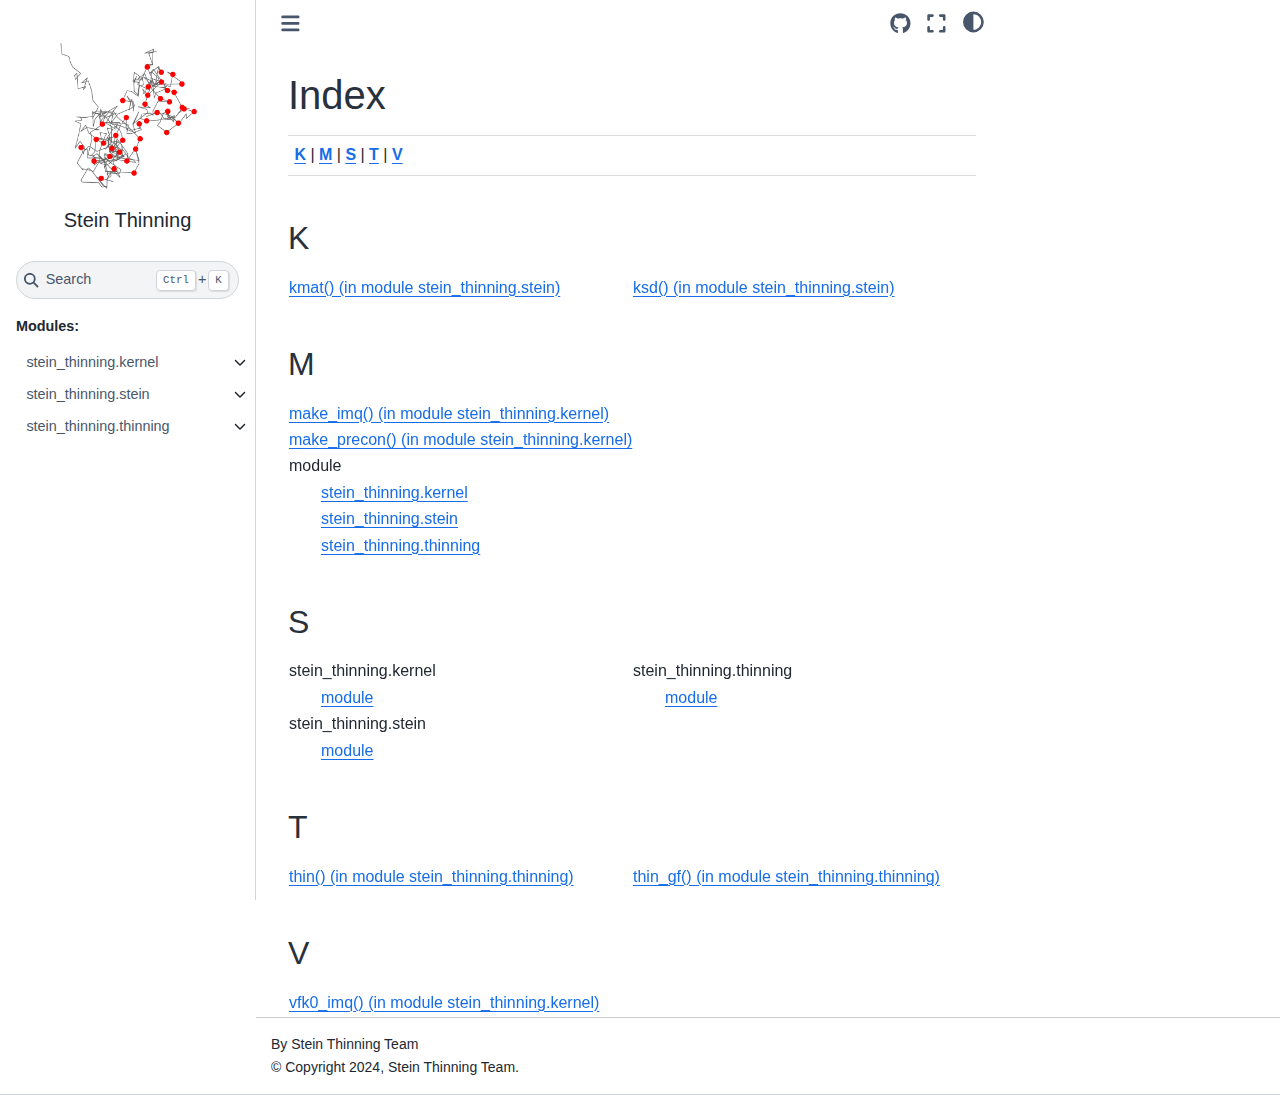
==== commit adcb223e: "deploy: cd322ab8f683021a7c4a14c0b82862ad4d47910f" ====
--- a/genindex.html
+++ b/genindex.html
@@ -171,6 +171,7 @@
 </details></li>
 <li class="toctree-l1 has-children"><a class="reference internal" href="_autosummary/stein_thinning.thinning.html">stein_thinning.thinning</a><details><summary><span class="toctree-toggle" role="presentation"><i class="fa-solid fa-chevron-down"></i></span></summary><ul>
 <li class="toctree-l2"><a class="reference internal" href="_autosummary/stein_thinning.thinning.thin.html">stein_thinning.thinning.thin</a></li>
+<li class="toctree-l2"><a class="reference internal" href="_autosummary/stein_thinning.thinning.thin_gf.html">stein_thinning.thinning.thin_gf</a></li>
 </ul>
 </details></li>
 </ul>
@@ -369,6 +370,10 @@
       <li><a href="_autosummary/stein_thinning.thinning.thin.html#stein_thinning.thinning.thin">thin() (in module stein_thinning.thinning)</a>
 </li>
   </ul></td>
+  <td style="width: 33%; vertical-align: top;"><ul>
+      <li><a href="_autosummary/stein_thinning.thinning.thin_gf.html#stein_thinning.thinning.thin_gf">thin_gf() (in module stein_thinning.thinning)</a>
+</li>
+  </ul></td>
 </tr></table>
 
 <h2 id="V">V</h2>
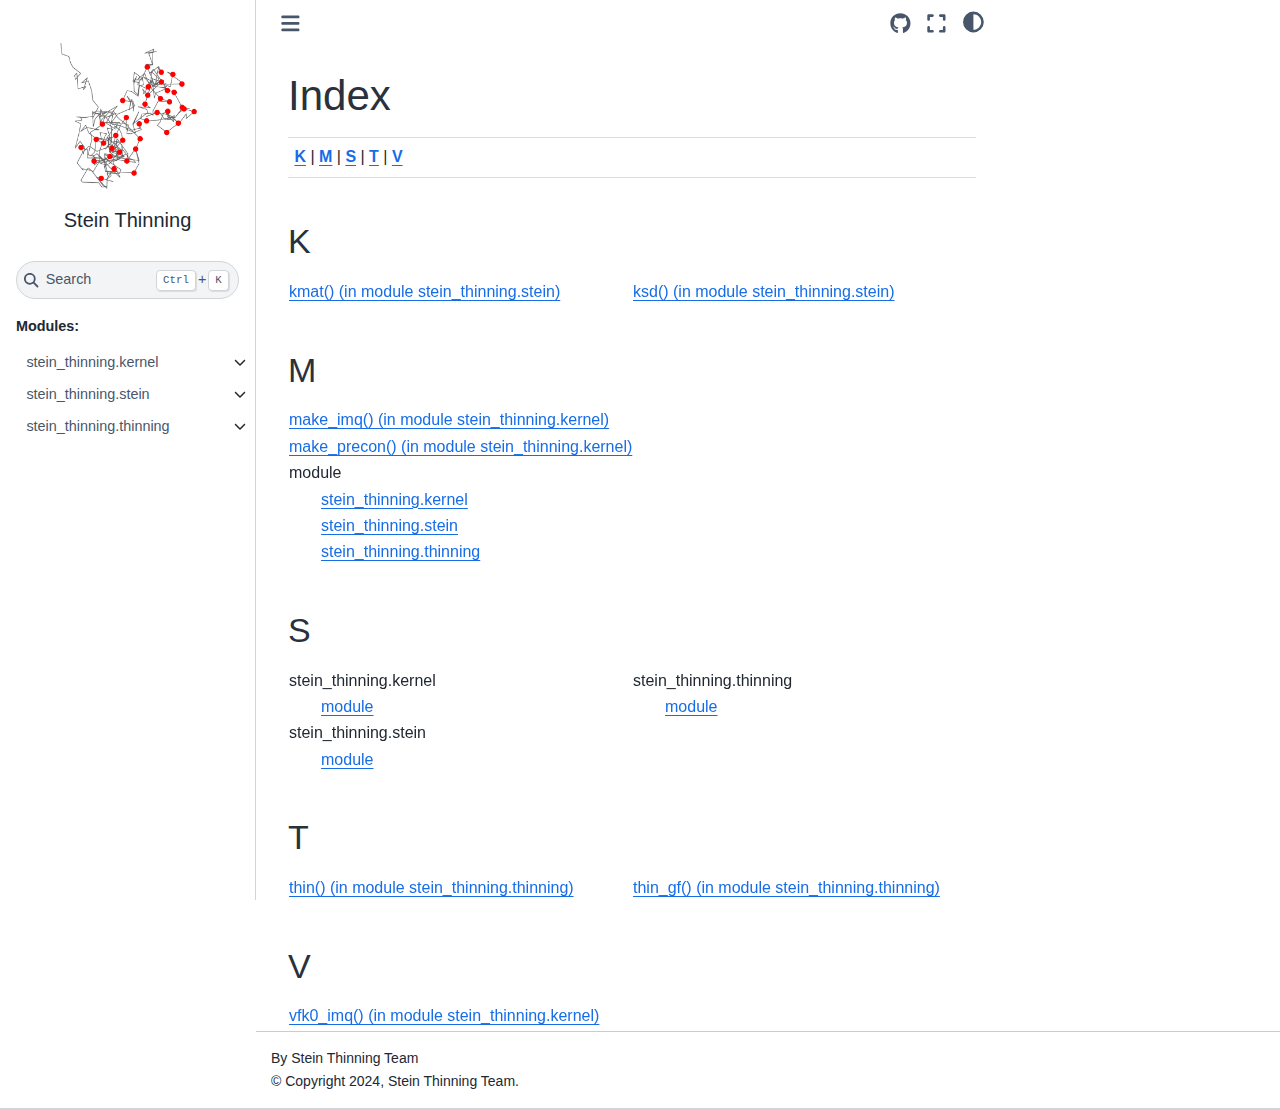
==== commit 0bb80cf8: "deploy: 265df2cd3b15d4678d541997642e44941d722c99" ====
--- a/genindex.html
+++ b/genindex.html
@@ -7,7 +7,7 @@
   <head>
     <meta charset="utf-8" />
     <meta name="viewport" content="width=device-width, initial-scale=1.0" />
-    <title>Index &#8212; Stein Thinning 0.1 documentation</title>
+    <title>Index &#8212; Stein Thinning 0.2.0 documentation</title>
   
   
   
@@ -15,28 +15,31 @@
     document.documentElement.dataset.mode = localStorage.getItem("mode") || "";
     document.documentElement.dataset.theme = localStorage.getItem("theme") || "";
   </script>
+  <!-- 
+    this give us a css class that will be invisible only if js is disabled 
+  -->
+  <noscript>
+    <style>
+      .pst-js-only { display: none !important; }
+
+    </style>
+  </noscript>
   
   <!-- Loaded before other Sphinx assets -->
-  <link href="_static/styles/theme.css?digest=dfe6caa3a7d634c4db9b" rel="stylesheet" />
-<link href="_static/styles/bootstrap.css?digest=dfe6caa3a7d634c4db9b" rel="stylesheet" />
-<link href="_static/styles/pydata-sphinx-theme.css?digest=dfe6caa3a7d634c4db9b" rel="stylesheet" />
-
-  
-  <link href="_static/vendor/fontawesome/6.5.2/css/all.min.css?digest=dfe6caa3a7d634c4db9b" rel="stylesheet" />
-  <link rel="preload" as="font" type="font/woff2" crossorigin href="_static/vendor/fontawesome/6.5.2/webfonts/fa-solid-900.woff2" />
-<link rel="preload" as="font" type="font/woff2" crossorigin href="_static/vendor/fontawesome/6.5.2/webfonts/fa-brands-400.woff2" />
-<link rel="preload" as="font" type="font/woff2" crossorigin href="_static/vendor/fontawesome/6.5.2/webfonts/fa-regular-400.woff2" />
+  <link href="_static/styles/theme.css?digest=26a4bc78f4c0ddb94549" rel="stylesheet" />
+<link href="_static/styles/pydata-sphinx-theme.css?digest=26a4bc78f4c0ddb94549" rel="stylesheet" />
 
     <link rel="stylesheet" type="text/css" href="_static/pygments.css?v=a746c00c" />
     <link rel="stylesheet" type="text/css" href="_static/styles/sphinx-book-theme.css?v=a3416100" />
     <link rel="stylesheet" type="text/css" href="_static/style.css?v=8bdf28ea" />
   
+  <!-- So that users can add custom icons -->
+  <script src="_static/scripts/fontawesome.js?digest=26a4bc78f4c0ddb94549"></script>
   <!-- Pre-loaded scripts that we'll load fully later -->
-  <link rel="preload" as="script" href="_static/scripts/bootstrap.js?digest=dfe6caa3a7d634c4db9b" />
-<link rel="preload" as="script" href="_static/scripts/pydata-sphinx-theme.js?digest=dfe6caa3a7d634c4db9b" />
-  <script src="_static/vendor/fontawesome/6.5.2/js/all.min.js?digest=dfe6caa3a7d634c4db9b"></script>
-
-    <script data-url_root="./" id="documentation_options" src="_static/documentation_options.js?v=a75df0fd"></script>
+  <link rel="preload" as="script" href="_static/scripts/bootstrap.js?digest=26a4bc78f4c0ddb94549" />
+<link rel="preload" as="script" href="_static/scripts/pydata-sphinx-theme.js?digest=26a4bc78f4c0ddb94549" />
+
+    <script data-url_root="./" id="documentation_options" src="_static/documentation_options.js?v=1690763d"></script>
     <script src="_static/doctools.js?v=888ff710"></script>
     <script src="_static/sphinx_highlight.js?v=4825356b"></script>
     <script src="_static/scripts/sphinx-book-theme.js?v=887ef09a"></script>
@@ -45,6 +48,7 @@
     <link rel="search" title="Search" href="search.html" />
   <meta name="viewport" content="width=device-width, initial-scale=1"/>
   <meta name="docsearch:language" content="en"/>
+  <meta name="docsearch:version" content="" />
   </head>
   
   
@@ -60,19 +64,8 @@
     <i class="fa-solid fa-arrow-up"></i>Back to top</button>
 
   
-  <input type="checkbox"
-          class="sidebar-toggle"
-          id="pst-primary-sidebar-checkbox"/>
-  <label class="overlay overlay-primary" for="pst-primary-sidebar-checkbox"></label>
-  
-  <input type="checkbox"
-          class="sidebar-toggle"
-          id="pst-secondary-sidebar-checkbox"/>
-  <label class="overlay overlay-secondary" for="pst-secondary-sidebar-checkbox"></label>
-  
-  <div class="search-button__wrapper">
-    <div class="search-button__overlay"></div>
-    <div class="search-button__search-container">
+  <dialog id="pst-search-dialog">
+    
 <form class="bd-search d-flex align-items-center"
       action="search.html"
       method="get">
@@ -80,7 +73,6 @@
   <input type="search"
          class="form-control"
          name="q"
-         id="search-input"
          placeholder="Search..."
          aria-label="Search..."
          autocomplete="off"
@@ -88,8 +80,8 @@
          autocapitalize="off"
          spellcheck="false"/>
   <span class="search-button__kbd-shortcut"><kbd class="kbd-shortcut__modifier">Ctrl</kbd>+<kbd>K</kbd></span>
-</form></div>
-  </div>
+</form>
+  </dialog>
 
   <div class="pst-async-banner-revealer d-none">
   <aside id="bd-header-version-warning" class="d-none d-print-none" aria-label="Version warning"></aside>
@@ -107,7 +99,8 @@
       
         
       
-      <div class="bd-sidebar-primary bd-sidebar">
+      <dialog id="pst-primary-sidebar-modal"></dialog>
+      <div id="pst-primary-sidebar" class="bd-sidebar-primary bd-sidebar">
         
 
   
@@ -137,7 +130,7 @@
     
     
     <img src="_static/gmm.png" class="logo__image only-light" alt=""/>
-    <script>document.write(`<img src="_static/gmm.png" class="logo__image only-dark" alt=""/>`);</script>
+    <img src="_static/gmm.png" class="logo__image only-dark pst-js-only" alt=""/>
   
   
     <p class="title logo__title">Stein Thinning</p>
@@ -145,15 +138,11 @@
 </a></div>
         <div class="sidebar-primary-item">
 
- <script>
- document.write(`
-   <button class="btn search-button-field search-button__button" title="Search" aria-label="Search" data-bs-placement="bottom" data-bs-toggle="tooltip">
-    <i class="fa-solid fa-magnifying-glass"></i>
-    <span class="search-button__default-text">Search</span>
-    <span class="search-button__kbd-shortcut"><kbd class="kbd-shortcut__modifier">Ctrl</kbd>+<kbd class="kbd-shortcut__modifier">K</kbd></span>
-   </button>
- `);
- </script></div>
+<button class="btn search-button-field search-button__button pst-js-only" title="Search" aria-label="Search" data-bs-placement="bottom" data-bs-toggle="tooltip">
+ <i class="fa-solid fa-magnifying-glass"></i>
+ <span class="search-button__default-text">Search</span>
+ <span class="search-button__kbd-shortcut"><kbd class="kbd-shortcut__modifier">Ctrl</kbd>+<kbd class="kbd-shortcut__modifier">K</kbd></span>
+</button></div>
         <div class="sidebar-primary-item"><nav class="bd-links bd-docs-nav" aria-label="Main">
     <div class="bd-toc-item navbar-nav active">
         <p aria-level="2" class="caption" role="heading"><span class="caption-text">Modules:</span></p>
@@ -248,24 +237,16 @@
 
 
 
-<script>
-document.write(`
-  <button class="btn btn-sm nav-link pst-navbar-icon theme-switch-button" title="light/dark" aria-label="light/dark" data-bs-placement="bottom" data-bs-toggle="tooltip">
-    <i class="theme-switch fa-solid fa-sun fa-lg" data-mode="light"></i>
-    <i class="theme-switch fa-solid fa-moon fa-lg" data-mode="dark"></i>
-    <i class="theme-switch fa-solid fa-circle-half-stroke fa-lg" data-mode="auto"></i>
-  </button>
-`);
-</script>
-
-
-<script>
-document.write(`
-  <button class="btn btn-sm pst-navbar-icon search-button search-button__button" title="Search" aria-label="Search" data-bs-placement="bottom" data-bs-toggle="tooltip">
+<button class="btn btn-sm nav-link pst-navbar-icon theme-switch-button pst-js-only" aria-label="Color mode" data-bs-title="Color mode"  data-bs-placement="bottom" data-bs-toggle="tooltip">
+  <i class="theme-switch fa-solid fa-sun                fa-lg" data-mode="light" title="Light"></i>
+  <i class="theme-switch fa-solid fa-moon               fa-lg" data-mode="dark"  title="Dark"></i>
+  <i class="theme-switch fa-solid fa-circle-half-stroke fa-lg" data-mode="auto"  title="System Settings"></i>
+</button>
+
+
+<button class="btn btn-sm pst-navbar-icon search-button search-button__button pst-js-only" title="Search" aria-label="Search" data-bs-placement="bottom" data-bs-toggle="tooltip">
     <i class="fa-solid fa-magnifying-glass fa-lg"></i>
-  </button>
-`);
-</script>
+</button>
 
 </div></div>
       
@@ -446,8 +427,8 @@
   </div>
   
   <!-- Scripts loaded after <body> so the DOM is not blocked -->
-  <script src="_static/scripts/bootstrap.js?digest=dfe6caa3a7d634c4db9b"></script>
-<script src="_static/scripts/pydata-sphinx-theme.js?digest=dfe6caa3a7d634c4db9b"></script>
+  <script defer src="_static/scripts/bootstrap.js?digest=26a4bc78f4c0ddb94549"></script>
+<script defer src="_static/scripts/pydata-sphinx-theme.js?digest=26a4bc78f4c0ddb94549"></script>
 
   <footer class="bd-footer">
   </footer>
--- a/_static/styles/pydata-sphinx-theme.css
+++ b/_static/styles/pydata-sphinx-theme.css
@@ -1,2 +1,32 @@
-html{--pst-header-height:4rem;--pst-header-article-height:calc(var(--pst-header-height)*2/3);--pst-sidebar-secondary:17rem;--pst-font-size-base:1rem;--pst-font-size-h1:2.5rem;--pst-font-size-h2:2rem;--pst-font-size-h3:1.75rem;--pst-font-size-h4:1.5rem;--pst-font-size-h5:1.25rem;--pst-font-size-h6:1.1rem;--pst-font-size-milli:0.9rem;--pst-sidebar-font-size:0.9rem;--pst-sidebar-font-size-mobile:1.1rem;--pst-sidebar-header-font-size:1.2rem;--pst-sidebar-header-font-weight:600;--pst-admonition-font-weight-heading:600;--pst-font-weight-caption:300;--pst-font-weight-heading:400;--pst-font-family-base-system:-apple-system,"BlinkMacSystemFont","Segoe UI","Helvetica Neue","Arial",sans-serif,"Apple Color Emoji","Segoe UI Emoji","Segoe UI Symbol";--pst-font-family-monospace-system:"SFMono-Regular","Menlo","Consolas","Monaco","Liberation Mono","Lucida Console",monospace;--pst-font-family-base:var(--pst-font-family-base-system);--pst-font-family-heading:var(--pst-font-family-base-system);--pst-font-family-monospace:var(--pst-font-family-monospace-system);--pst-font-size-icon:1.5rem;--pst-icon-check-circle:"";--pst-icon-info-circle:"";--pst-icon-exclamation-triangle:"";--pst-icon-exclamation-circle:"";--pst-icon-times-circle:"";--pst-icon-lightbulb:"";--pst-icon-download:"";--pst-icon-angle-left:"";--pst-icon-angle-right:"";--pst-icon-external-link:"";--pst-icon-search-minus:"";--pst-icon-github:"";--pst-icon-gitlab:"";--pst-icon-share:"";--pst-icon-bell:"";--pst-icon-pencil:"";--pst-breadcrumb-divider:"";--pst-icon-admonition-default:var(--pst-icon-bell);--pst-icon-admonition-note:var(--pst-icon-info-circle);--pst-icon-admonition-attention:var(--pst-icon-exclamation-circle);--pst-icon-admonition-caution:var(--pst-icon-exclamation-triangle);--pst-icon-admonition-warning:var(--pst-icon-exclamation-triangle);--pst-icon-admonition-danger:var(--pst-icon-exclamation-triangle);--pst-icon-admonition-error:var(--pst-icon-times-circle);--pst-icon-admonition-hint:var(--pst-icon-lightbulb);--pst-icon-admonition-tip:var(--pst-icon-lightbulb);--pst-icon-admonition-important:var(--pst-icon-exclamation-circle);--pst-icon-admonition-seealso:var(--pst-icon-share);--pst-icon-admonition-todo:var(--pst-icon-pencil);--pst-icon-versionmodified-default:var(--pst-icon-exclamation-circle);--pst-icon-versionmodified-added:var(--pst-icon-exclamation-circle);--pst-icon-versionmodified-changed:var(--pst-icon-exclamation-circle);--pst-icon-versionmodified-deprecated:var(--pst-icon-exclamation-circle);font-size:var(--pst-font-size-base);scroll-padding-top:calc(var(--pst-header-height) + 1rem)}body{background-color:var(--pst-color-background);color:var(--pst-color-text-base);display:flex;flex-direction:column;font-family:var(--pst-font-family-base);font-weight:400;line-height:1.65;min-height:100vh}body::-webkit-scrollbar-track{background-color:var(--pst-color-background)}p{font-size:1em;margin-bottom:1.15rem}p.rubric{border-bottom:1px solid var(--pst-color-border)}p.centered{text-align:center}a{word-wrap:break-word;color:var(--pst-color-link);text-decoration:underline;text-decoration-thickness:max(1px,.0625rem);text-underline-offset:.1578em}a:hover{color:var(--pst-color-link-hover);text-decoration-skip-ink:none;text-decoration-thickness:max(3px,.1875rem,.12em)}a:active,a:visited{color:var(--pst-color-link)}a:visited:hover{color:var(--pst-color-link-hover)}a.headerlink{color:var(--pst-color-secondary);font-size:.8em;margin-left:.2em;opacity:.7;padding:0 4px;text-decoration:none;transition:all .2s ease-out;user-select:none}a.headerlink:hover{opacity:1}a.github:before,a.gitlab:before{color:var(--pst-color-text-muted);font:var(--fa-font-brands);margin-right:.25rem}a.github:before{content:var(--pst-icon-github)}a.gitlab:before{content:var(--pst-icon-gitlab)}h1,h2,h3,h4,h5,h6{font-family:var(--pst-font-family-heading);font-weight:var(--pst-font-weight-heading);line-height:1.15;margin:2.75rem 0 1.05rem}h1{font-size:var(--pst-font-size-h1);margin-top:0}h1,h2{color:var(--pst-heading-color)}h2{font-size:var(--pst-font-size-h2)}h3{font-size:var(--pst-font-size-h3)}h3,h4{color:var(--pst-heading-color)}h4{font-size:var(--pst-font-size-h4)}h5{font-size:var(--pst-font-size-h5)}h5,h6{color:var(--pst-color-text-base)}h6{font-size:var(--pst-font-size-h6)}.text_small,small{font-size:var(--pst-font-size-milli)}hr{border:0;border-top:1px solid var(--pst-color-border)}code,kbd,pre,samp{font-family:var(--pst-font-family-monospace)}kbd{background-color:var(--pst-color-on-background);color:var(--pst-color-text-muted)}kbd:not(.compound){border:1px solid var(--pst-color-border);box-shadow:1px 1px 1px var(--pst-color-shadow);margin:0 .1rem;padding:.1rem .4rem}code{color:var(--pst-color-inline-code)}pre{background-color:var(--pst-color-surface);border:1px solid var(--pst-color-border);border-radius:.25rem;color:var(--pst-color-text-base);line-height:1.2em;margin:1.5em 0;padding:1rem}pre .linenos{opacity:.8;padding-right:10px}#pst-back-to-top{background-color:var(--pst-color-secondary);border:none;color:var(--pst-color-secondary-text);display:none;left:50vw;position:fixed;top:90vh;transform:translate(-50%);z-index:1080}#pst-back-to-top .fa-arrow-up{margin-inline-end:.5em}#pst-back-to-top:hover{background-color:var(--pst-violet-600);color:var(--pst-color-link-hover);color:var(--pst-color-secondary-text);text-decoration:underline;text-decoration-skip-ink:none;text-decoration-thickness:max(1px,.0625rem);text-decoration-thickness:max(3px,.1875rem,.12em);text-decoration-thickness:1px;text-underline-offset:.1578em}#pst-back-to-top:focus-visible{box-shadow:none;outline:var(--pst-color-accent) solid .1875rem;outline-color:var(--pst-color-secondary);outline-offset:.1875rem}:focus-visible{box-shadow:none;outline:var(--pst-color-accent) solid .1875rem}.skip-link{background-color:var(--pst-color-warning);border-bottom:1px solid var(--pst-color-border);left:0;padding:.5rem;position:fixed;right:0;text-align:center;top:0;transform:translateY(-100%);transition:transform .15s ease-in-out;z-index:1055}.skip-link:focus-within{transform:translateY(0)}.skip-link a{color:var(--pst-color-warning-text)!important}.skip-link a:focus-visible{outline-color:#14181e}.bd-container{display:flex;flex-grow:1;justify-content:center}.bd-container .bd-container__inner{display:flex}.bd-page-width{width:100%}@media(min-width:960px){.bd-page-width{max-width:88rem}}.pst-async-banner-revealer{height:0;overflow:hidden;transition:height .3s ease-in-out}@media(prefers-reduced-motion){.pst-async-banner-revealer{transition:none}}#bd-header-version-warning,.bd-header-announcement{align-items:center;display:flex;justify-content:center;min-height:3rem;padding:.5rem 12.5%;position:relative;text-align:center;width:100%}@media(max-width:959.98px){#bd-header-version-warning,.bd-header-announcement{padding:.5rem 2%}}#bd-header-version-warning p,.bd-header-announcement p{font-weight:700;margin:0}#bd-header-version-warning a,.bd-header-announcement a{color:var(--pst-color-inline-code-links)}#bd-header-version-warning .pst-button-link-to-stable-version,.bd-header-announcement .pst-button-link-to-stable-version{background-color:var(--pst-color-danger);border-color:var(--pst-color-danger);border-radius:.25rem;box-shadow:0 .2rem .5rem var(--pst-color-shadow),0 0 .0625rem var(--pst-color-shadow)!important;color:var(--pst-color-danger-text)}#bd-header-version-warning .pst-button-link-to-stable-version:hover,.bd-header-announcement .pst-button-link-to-stable-version:hover{background-color:var(--pst-color-danger-highlight);border-color:var(--pst-color-danger-highlight);color:var(--pst-color-danger-text)}#bd-header-version-warning .pst-button-link-to-stable-version:focus-visible,.bd-header-announcement .pst-button-link-to-stable-version:focus-visible{outline:.1875rem solid var(--pst-color-danger);outline-offset:.1875rem}.bd-header-announcement{background-color:var(--pst-color-secondary-bg)}#bd-header-version-warning{background-color:var(--pst-color-danger-bg)}.bd-main{display:flex;flex-direction:column;flex-grow:1;min-width:0}.bd-main .bd-content{display:flex;height:100%;justify-content:center}.bd-main .bd-content .bd-article-container{display:flex;flex-direction:column;justify-content:start;max-width:60em;overflow-x:auto;padding:1rem;width:100%}@media(min-width:1200px){.bd-main .bd-content .bd-article-container .bd-article{padding-left:2rem;padding-top:1.5rem}}.bd-footer{border-top:1px solid var(--pst-color-border);width:100%}.bd-footer .bd-footer__inner{display:flex;flex-grow:1;margin:auto;padding:1rem}.bd-footer .footer-items__center,.bd-footer .footer-items__end,.bd-footer .footer-items__start{display:flex;flex-direction:column;flex-grow:1;gap:.5rem;justify-content:center}.bd-footer .footer-items__center{text-align:center}.bd-footer .footer-items__end{text-align:end}.bd-footer .footer-item p{margin-bottom:0}.bd-footer-article{margin-top:auto}.bd-footer-article .footer-article-items{display:flex;flex-direction:column}.bd-footer-content .footer-content-items{display:flex;flex-direction:column;margin-top:auto}.bd-header{background-color:var(--pst-color-on-background)!important;box-shadow:0 .125rem .25rem 0 var(--pst-color-shadow);justify-content:center;max-width:100vw;padding:0;position:sticky;top:0;width:100%;z-index:1030}.bd-header .bd-header__inner{align-items:center;display:flex;height:fit-content;padding-left:1rem;padding-right:1rem}.bd-header :focus-visible{border-radius:.125rem}.bd-header .navbar-item{align-items:center;display:flex;height:var(--pst-header-height);max-height:var(--pst-header-height)}.bd-header .navbar-header-items{display:none;flex-shrink:1}@media(min-width:960px){.bd-header .navbar-header-items{display:inherit;flex-grow:1;padding:0 0 0 .5rem}}.bd-header .navbar-header-items__center,.bd-header .navbar-header-items__end,.bd-header .navbar-header-items__start{align-items:center;display:flex;flex-flow:wrap;row-gap:0}.bd-header .navbar-header-items__center,.bd-header .navbar-header-items__end{column-gap:1rem}.bd-header .navbar-header-items__start{flex-shrink:0;gap:.5rem;margin-right:auto}.bd-header .navbar-header-items__end{justify-content:end}.bd-header ul.navbar-nav{display:flex}@media(min-width:960px){.bd-header ul.navbar-nav{align-items:baseline}}.bd-header ul.navbar-nav>li.nav-item{margin-inline:2px}.bd-header ul.navbar-nav>li.nav-item>.nav-link{color:var(--pst-color-text-muted);padding-inline:6px;position:relative}.bd-header ul.navbar-nav>li.nav-item>.nav-link:before{background-color:transparent;content:"";display:block;inset:0;bottom:calc(max(3px, .1875rem, .12em)*-1);margin:max(3px,.1875rem,.12em) 0;position:absolute}.bd-header ul.navbar-nav>li.nav-item>.nav-link:hover{color:var(--pst-color-secondary);text-decoration:none}.bd-header ul.navbar-nav>li.nav-item>.nav-link:hover:before{border-bottom:max(3px,.1875rem,.12em) solid var(--pst-color-secondary)}.bd-header ul.navbar-nav>li.nav-item>.nav-link:focus-visible{box-shadow:none;outline:3px solid var(--pst-color-accent);outline-offset:3px}.bd-header ul.navbar-nav>li.nav-item.current>.nav-link{color:var(--pst-color-primary)}.bd-header ul.navbar-nav>li.nav-item.current>.nav-link:before{border-bottom:3px solid var(--pst-color-primary)}.bd-header ul.navbar-nav>li.nav-item.dropdown{margin-inline:4px}.bd-header ul.navbar-nav>li.nav-item.dropdown button{padding-inline:8px}.bd-header ul.navbar-nav>li.nav-item.dropdown>.dropdown-toggle{border-radius:.125rem;color:var(--pst-color-text-muted)}.bd-header ul.navbar-nav>li.nav-item.dropdown>.dropdown-toggle:focus-visible{box-shadow:0 0 0 .1875rem var(--pst-color-accent)}.bd-header ul.navbar-nav>li.nav-item.dropdown>.dropdown-toggle:hover{box-shadow:0 0 0 .1875rem var(--pst-color-link-hover);color:var(--pst-color-text-base);text-decoration:none}.bd-header ul.navbar-nav li a.nav-link.dropdown-item{color:var(--pst-color-text-muted);text-decoration:none}.bd-header ul.navbar-nav li a.nav-link.dropdown-item:hover{color:var(--pst-color-link-hover);text-decoration:underline;text-decoration-skip-ink:none;text-decoration-thickness:max(1px,.0625rem);text-decoration-thickness:max(3px,.1875rem,.12em);text-underline-offset:.1578em}.bd-header ul.navbar-nav .dropdown button{border:none;display:unset}.bd-header ul.navbar-nav .dropdown button:hover{color:var(--pst-color-link-hover);text-decoration:underline;text-decoration-skip-ink:none;text-decoration-thickness:max(1px,.0625rem);text-decoration-thickness:max(3px,.1875rem,.12em);text-underline-offset:.1578em}.bd-header ul.navbar-nav .dropdown .dropdown-menu{background-color:var(--pst-color-on-background);border:1px solid var(--pst-color-border);box-shadow:0 0 .3rem .1rem var(--pst-color-shadow);margin:.5rem 0;min-width:20rem;padding:.5rem 0;z-index:1070}.bd-header ul.navbar-nav .dropdown .dropdown-menu .dropdown-item{padding:.25rem 1.5rem}.bd-header ul.navbar-nav .dropdown .dropdown-menu .dropdown-item:focus:not(:hover,:active){background-color:inherit}.bd-header ul.navbar-nav .dropdown .dropdown-menu .dropdown-item:focus-visible{z-index:10}.bd-header ul.navbar-nav .dropdown .dropdown-menu:not(.show){display:none}.bd-header button.sidebar-toggle{background-color:inherit;color:var(--pst-color-muted);font-size:var(--pst-font-size-icon);margin-bottom:0;padding:.5rem}.bd-header button.primary-toggle{margin-right:1rem}@media(min-width:960px){.bd-header button.primary-toggle{display:none}}.bd-header button.secondary-toggle{margin-left:1rem}@media(min-width:1200px){.bd-header button.secondary-toggle{display:none}}@media(min-width:960px){.navbar-center-items .navbar-item{display:inline-block}}.nav-link{transition:none}.nav-link:hover{color:var(--pst-color-link-hover);text-decoration:underline;text-decoration-skip-ink:none;text-decoration-thickness:max(1px,.0625rem);text-decoration-thickness:max(3px,.1875rem,.12em);text-underline-offset:.1578em}.nav-link.nav-external:after{content:var(--pst-icon-external-link);font:var(--fa-font-solid);font-size:.75em;margin-left:.3em}.bd-navbar-elements li.nav-item i{font-size:.7rem;padding-left:2px;vertical-align:middle}.navbar-persistent--mobile{margin-left:auto}@media(min-width:960px){.navbar-persistent--mobile{display:none}}.navbar-persistent--container{display:none}@media(min-width:960px){.navbar-persistent--container{display:flex}}.header-article__inner{display:flex;padding:0 .5rem}.header-article__inner .header-article-item{height:var(--pst-header-article-height);min-height:var(--pst-header-article-height)}.header-article__inner .header-article-items__end,.header-article__inner .header-article-items__start{align-items:start;display:flex;gap:.5rem}.header-article__inner .header-article-items__end{margin-left:auto}.bd-sidebar-primary{background-color:var(--pst-color-background);border-right:1px solid var(--pst-color-border);display:flex;flex:0 0 auto;flex-direction:column;font-size:var(--pst-sidebar-font-size-mobile);gap:1rem;max-height:calc(100vh - var(--pst-header-height));overflow-y:auto;padding:2rem 1rem 1rem;position:sticky;top:var(--pst-header-height);width:25%}@media(min-width:960px){.bd-sidebar-primary{font-size:var(--pst-sidebar-font-size)}}.bd-sidebar-primary :focus-visible{border-radius:.125rem}.bd-sidebar-primary .nav-link{font-size:var(--pst-sidebar-font-size-mobile)}.bd-sidebar-primary.no-sidebar{border-right:0}@media(min-width:960px){.bd-sidebar-primary.hide-on-wide{display:none}}.bd-sidebar-primary h1,.bd-sidebar-primary h2,.bd-sidebar-primary h3,.bd-sidebar-primary h4{color:var(--pst-color-text-base)}.bd-sidebar-primary .sidebar-primary-items__end .sidebar-primary-item,.bd-sidebar-primary .sidebar-primary-items__start .sidebar-primary-item{padding:.5rem 0}.bd-sidebar-primary .sidebar-header-items{display:flex;flex-direction:column}.bd-sidebar-primary .sidebar-header-items .sidebar-header-items__title{color:var(--pst-color-text-base);font-size:var(--pst-sidebar-header-font-size);font-weight:var(--pst-sidebar-header-font-weight);margin-bottom:.5rem}.bd-sidebar-primary .sidebar-header-items .nav-item.dropdown button{display:none}.bd-sidebar-primary .sidebar-header-items .nav-item.dropdown .dropdown-menu{background-color:inherit;border:none;display:flex;flex-direction:column;font-size:inherit;margin:0;padding:0}.bd-sidebar-primary .sidebar-header-items .nav-item.dropdown .dropdown-menu .dropdown-item:focus,.bd-sidebar-primary .sidebar-header-items .nav-item.dropdown .dropdown-menu .dropdown-item:hover{background-color:unset}.bd-sidebar-primary .sidebar-header-items .bd-navbar-elements .nav-link:focus-visible{box-shadow:none;outline:var(--pst-color-accent) solid .1875rem;outline-offset:.1875rem}.bd-sidebar-primary .sidebar-header-items .sidebar-header-items__center{display:flex;flex-direction:column}.bd-sidebar-primary .sidebar-header-items .sidebar-header-items__end{align-items:center;display:flex;gap:1rem}@media(min-width:960px){.bd-sidebar-primary .sidebar-header-items{display:none}}.bd-sidebar-primary .sidebar-primary-items__start{border-top:1px solid var(--pst-color-border)}@media(min-width:960px){.bd-sidebar-primary .sidebar-primary-items__start{border-top:none}}.bd-sidebar-primary .sidebar-primary-items__end{margin-bottom:1em;margin-top:auto}.bd-sidebar-primary .list-caption{list-style:none;padding-left:0}.bd-sidebar-primary .list-caption li.toctree-l0.has-children>details>summary{align-items:baseline;display:flex;height:auto;justify-content:space-between;position:relative;width:auto}.bd-sidebar-primary .list-caption li.toctree-l0.has-children>details>summary .toctree-toggle{flex:0 0 auto}.bd-sidebar-primary .list-caption li.toctree-l0.has-children>details>summary .toctree-toggle .fa-chevron-down{font-size:1rem}.bd-sidebar-primary li.has-children{position:relative}.bd-sidebar-primary li.has-children .caption,.bd-sidebar-primary li.has-children>.reference{margin-right:calc(30px + .1875rem);padding-top:.25rem}.bd-sidebar-primary li.has-children>details>summary{list-style:none}.bd-sidebar-primary li.has-children>details>summary::-webkit-details-marker{display:none}.bd-sidebar-primary li.has-children>details>summary:focus-visible{outline:none}.bd-sidebar-primary li.has-children>details>summary:focus-visible>.toctree-toggle{outline:var(--pst-color-accent) solid .1875rem;outline-offset:-.1875rem}.bd-sidebar-primary li.has-children>details>summary .toctree-toggle{align-items:center;cursor:pointer;display:inline-flex;height:30px;justify-content:center;position:absolute;right:0;top:0;width:30px}.bd-sidebar-primary li.has-children>details>summary .toctree-toggle .fa-chevron-down{font-size:.75rem}.bd-sidebar-primary li.has-children>details[open]>summary .fa-chevron-down{transform:rotate(180deg)}nav.bd-links{margin-right:-1rem}@media(min-width:960px){nav.bd-links{display:block}}nav.bd-links ul{display:block;list-style:none}nav.bd-links ul ul{padding:0 0 0 1rem}nav.bd-links li>a{box-shadow:none;color:var(--pst-color-text-muted);display:block;margin-right:.1875rem;padding:.25rem .65rem;text-decoration:none}nav.bd-links li>a:hover{background-color:transparent;text-decoration:underline;text-decoration-skip-ink:none;text-decoration-thickness:max(3px,.1875rem,.12em)}nav.bd-links li>a:active,nav.bd-links li>a:hover{color:var(--pst-color-link-hover)}nav.bd-links li>a:focus-visible{box-shadow:0 0 0 .1875rem var(--pst-color-accent);outline:none;z-index:10}nav.bd-links li>a.reference.external:after{content:var(--pst-icon-external-link);font:var(--fa-font-solid);font-size:.75em;margin-left:.3em}nav.bd-links .current>a{background-color:transparent;box-shadow:inset max(3px,.1875rem,.12em) 0 0 var(--pst-color-primary);color:var(--pst-color-primary);font-weight:600}nav.bd-links .current>a:focus-visible{box-shadow:inset max(3px,.1875rem,.12em) 0 0 var(--pst-color-primary),0 0 0 .1875rem var(--pst-color-accent);outline:none}nav.bd-links p.bd-links__title{font-size:var(--pst-sidebar-header-font-size)}nav.bd-links p.bd-links__title,nav.bd-links p.caption{font-weight:var(--pst-sidebar-header-font-weight);margin-bottom:.5rem}nav.bd-links p.caption{color:var(--pst-color-text-base);font-size:var(--pst-sidebar-font-size-mobile);margin-top:1.25rem;position:relative}nav.bd-links p.caption:first-child{margin-top:0}@media(min-width:960px){nav.bd-links p.caption{font-size:var(--pst-sidebar-font-size)}}.bd-sidebar-secondary{background-color:var(--pst-color-background);display:flex;flex-direction:column;flex-shrink:0;font-size:var(--pst-sidebar-font-size-mobile);max-height:calc(100vh - var(--pst-header-height));order:2;overflow-y:auto;padding:2rem 1rem 1rem;position:sticky;top:var(--pst-header-height);width:var(--pst-sidebar-secondary)}@media(min-width:1200px){.bd-sidebar-secondary{font-size:var(--pst-sidebar-font-size)}}.sidebar-secondary-item{padding:.5rem}@media(min-width:1200px){.sidebar-secondary-item{border-left:1px solid var(--pst-color-border);padding-left:1rem}}.sidebar-secondary-item i{padding-right:.5rem}input.sidebar-toggle{display:none}label.overlay{background-color:#000;height:0;left:0;opacity:.5;position:fixed;top:0;transition:opacity .2s ease-out;width:0;z-index:1050}input#pst-primary-sidebar-checkbox:checked+label.overlay.overlay-primary,input#pst-secondary-sidebar-checkbox:checked+label.overlay.overlay-secondary{height:100vh;width:100vw}input#pst-primary-sidebar-checkbox:checked~.bd-container .bd-sidebar-primary{margin-left:0;visibility:visible}input#pst-secondary-sidebar-checkbox:checked~.bd-container .bd-sidebar-secondary{margin-right:0;visibility:visible}@media(min-width:960px){.sidebar-toggle.primary-toggle{display:none}input#pst-primary-sidebar-checkbox:checked+label.overlay.overlay-primary{height:0;width:0}.bd-sidebar-primary{margin-left:0;visibility:visible}}@media(max-width:959.98px){.bd-sidebar-primary{flex-grow:.75;height:100vh;left:0;margin-left:-75%;max-height:100vh;max-width:350px;position:fixed;top:0;transition:visibility .2s ease-out,margin .2s ease-out;visibility:hidden;width:75%;z-index:1055}}@media(max-width:1199.98px){.bd-sidebar-secondary{flex-grow:.75;height:100vh;margin-right:-75%;max-height:100vh;max-width:350px;position:fixed;right:0;top:0;transition:visibility .2s ease-out,margin .2s ease-out;visibility:hidden;width:75%;z-index:1055}}ul.bd-breadcrumbs{display:flex;flex-wrap:wrap;font-size:.8rem;list-style:none;padding-left:0}ul.bd-breadcrumbs li.breadcrumb-item{align-items:center;display:flex;font-weight:700}ul.bd-breadcrumbs li.breadcrumb-item a{color:var(--pst-color-text-muted);text-decoration:none}ul.bd-breadcrumbs li.breadcrumb-item a:hover{color:var(--pst-color-link-hover);text-decoration:underline;text-decoration-skip-ink:none;text-decoration-thickness:max(1px,.0625rem);text-decoration-thickness:max(3px,.1875rem,.12em);text-underline-offset:.1578em}ul.bd-breadcrumbs li.breadcrumb-item:not(.breadcrumb-home):before{color:var(--pst-color-text-muted);content:var(--pst-breadcrumb-divider);font:var(--fa-font-solid);font-size:.8rem;padding:0 .5rem}html .pst-navbar-icon{align-items:center;border:none;border-radius:0;box-sizing:border-box;color:var(--pst-color-text-muted);display:flex;font-size:1rem;height:2.15rem;justify-content:center;line-height:1.65;min-height:24px;min-width:24px;padding:.25rem 0;position:relative}html .pst-navbar-icon:before{background-color:transparent;content:"";display:block;inset:0;bottom:calc(max(3px, .1875rem, .12em)*-1);margin:max(3px,.1875rem,.12em) 0;position:absolute}html .pst-navbar-icon:hover{color:var(--pst-color-secondary);text-decoration:none}html .pst-navbar-icon:hover:before{border-bottom:max(3px,.1875rem,.12em) solid var(--pst-color-secondary)}html .pst-navbar-icon:focus-visible{box-shadow:none;outline:3px solid var(--pst-color-accent);outline-offset:3px}ul.navbar-icon-links{align-items:center;column-gap:1rem;display:flex;flex-flow:row wrap;justify-content:space-evenly;list-style:none;margin-bottom:0;padding-left:0}ul.navbar-icon-links i.fa-brands,ul.navbar-icon-links i.fa-regular,ul.navbar-icon-links i.fa-solid{font-size:var(--pst-font-size-icon);font-style:normal;vertical-align:middle}ul.navbar-icon-links i.fa-square-twitter:before{color:#55acee}ul.navbar-icon-links i.fa-square-gitlab:before{color:#548}ul.navbar-icon-links i.fa-bitbucket:before{color:#0052cc}ul.navbar-icon-links img.icon-link-image{border-radius:.2rem;height:1.5em}ul.navbar-icon-links .fa-pydata{stroke:var(--pst-color-background);stroke-linejoin:round;stroke-width:.35}.navbar-brand{align-items:center;display:flex;flex-shrink:0;gap:.5rem;height:var(--pst-header-height);margin:0;max-height:var(--pst-header-height);padding:.5rem 0;position:relative;width:auto}.navbar-brand p{color:var(--pst-color-text-base);margin-bottom:0}.navbar-brand img{height:100%;max-width:100%;width:auto}.navbar-brand:hover,.navbar-brand:visited:hover{color:var(--pst-color-link-hover);color:var(--pst-color-text-base);text-decoration:underline;text-decoration-skip-ink:none;text-decoration-thickness:max(1px,.0625rem);text-decoration-thickness:max(3px,.1875rem,.12em);text-underline-offset:.1578em}ul.navbar-nav ul{padding:0 0 0 1rem}ul.navbar-nav li{display:flex;flex-direction:column}ul.navbar-nav li a{align-items:center;color:var(--pst-color-text-muted);display:flex;height:100%;padding-bottom:.25rem;padding-top:.25rem;text-decoration:none}ul.navbar-nav li a:hover{color:var(--pst-color-link-hover);text-decoration:underline;text-decoration-skip-ink:none;text-decoration-thickness:max(1px,.0625rem);text-decoration-thickness:max(3px,.1875rem,.12em);text-underline-offset:.1578em}.page-toc .section-nav{border-bottom:none;padding-left:0}.page-toc .section-nav ul{padding-left:1rem}.page-toc .nav-link{font-size:var(--pst-sidebar-font-size-mobile)}@media(min-width:1200px){.page-toc .nav-link{font-size:var(--pst-sidebar-font-size)}}.page-toc .onthispage{color:var(--pst-color-text-base);font-weight:var(--pst-sidebar-header-font-weight);margin-bottom:.5rem}.prev-next-area{width:100%}.prev-next-area p{color:var(--pst-color-text-muted);line-height:1.3em;margin:0 .3em}.prev-next-area i{font-size:1.2em}.prev-next-area a{align-items:center;border:none;color:var(--pst-color-text-muted);display:flex;max-width:45%;overflow-x:hidden;padding:10px;text-decoration:none}.prev-next-area a p.prev-next-title{word-wrap:break-word;color:var(--pst-color-link);font-size:1.1em;font-weight:var(--pst-admonition-font-weight-heading);text-decoration:underline;text-decoration-thickness:max(1px,.0625rem);text-underline-offset:.1578em}.prev-next-area a p.prev-next-title:hover{color:var(--pst-color-link-hover);text-decoration-skip-ink:none;text-decoration-thickness:max(3px,.1875rem,.12em)}.prev-next-area a p.prev-next-title:active,.prev-next-area a p.prev-next-title:visited{color:var(--pst-color-link)}.prev-next-area a p.prev-next-title:visited:hover{color:var(--pst-color-link-hover)}.prev-next-area a:hover p.prev-next-title,.prev-next-area a:visited:hover p.prev-next-title{color:var(--pst-color-link-hover);text-decoration:underline;text-decoration-skip-ink:none;text-decoration-thickness:max(1px,.0625rem);text-decoration-thickness:max(3px,.1875rem,.12em);text-underline-offset:.1578em}.prev-next-area a .prev-next-info{flex-direction:column;margin:0 .5em}.prev-next-area a .prev-next-info .prev-next-subtitle{text-transform:capitalize}.prev-next-area a.left-prev{float:left}.prev-next-area a.right-next{float:right}.prev-next-area a.right-next div.prev-next-info{text-align:right}.bd-search{border:1px solid var(--pst-color-border);border-radius:.25rem;color:var(--pst-color-text-base);gap:.5rem;padding-left:.5rem;position:relative}.bd-search,.bd-search:active{background-color:var(--pst-color-background)}.bd-search:active{color:var(--pst-color-text-muted)}.bd-search .icon{color:var(--pst-color-border);left:25px;position:absolute}.bd-search .fa-solid.fa-magnifying-glass{color:var(--pst-color-text-muted);left:calc(1.25rem - .35em);position:absolute}.bd-search input::placeholder{color:var(--pst-color-text-muted)}.bd-search input::-webkit-search-cancel-button,.bd-search input::-webkit-search-decoration{appearance:none}.bd-search .search-button__kbd-shortcut{color:var(--pst-color-border);display:flex;position:absolute;right:.5rem}.form-control{background-color:var(--pst-color-background);color:var(--pst-color-text-base)}.form-control:focus,.form-control:focus-visible{background-color:var(--pst-color-background);border:none;color:var(--pst-color-text-muted)}.search-button i{font-size:1.3rem}.search-button__overlay,.search-button__search-container{display:none}.search-button__wrapper.show .search-button__search-container{display:flex;left:50%;margin-top:.5rem;max-width:800px;position:fixed;right:1rem;top:30%;transform:translate(-50%,-50%);width:90%;z-index:1055}.search-button__wrapper.show .search-button__overlay{background-color:#000;display:flex;height:100%;left:0;opacity:.5;position:fixed;top:0;width:100%;z-index:1050}.search-button__wrapper.show form.bd-search{flex-grow:1;padding-bottom:0;padding-top:0}.search-button__wrapper.show input,.search-button__wrapper.show svg{font-size:var(--pst-font-size-icon)}.search-button-field{align-items:center;background-color:var(--pst-color-surface);border:1px solid var(--pst-color-border);border-radius:1.5em;color:var(--pst-color-text-muted);display:inline-flex;padding:.5em}.search-button-field:hover{box-shadow:0 0 0 .1875rem var(--pst-color-link-hover)}.search-button-field:focus-visible{border-radius:1.5em}.search-button-field .search-button__default-text{font-size:var(--bs-nav-link-font-size);font-weight:var(--bs-nav-link-font-weight);margin-left:.5em;margin-right:.5em}.search-button-field .kbd-shortcut__modifier{font-size:.75em}.search-button-field>*{align-items:center}.search-button-field>:not(svg){display:none}@media(min-width:960px){.search-button-field>:not(svg){display:flex}}div#searchbox p.highlight-link{box-shadow:0 .2rem .5rem var(--pst-color-shadow),0 0 .0625rem var(--pst-color-shadow)!important;margin:1rem 0;width:fit-content}@media(min-width:1200px){div#searchbox p.highlight-link{margin-left:2rem}}div#searchbox p.highlight-link a{background-color:var(--pst-color-primary);border-radius:.25rem;color:var(--pst-color-primary-text);font-size:1.25rem;padding:.75rem;text-decoration:none;transition:box-shadow .25s ease-out}div#searchbox p.highlight-link a:hover{box-shadow:inset 0 0 50px 50px rgba(0,0,0,.25)}div#searchbox p.highlight-link a:before{color:unset;content:var(--pst-icon-search-minus);font:var(--fa-font-solid);margin-right:.5rem}.theme-switch-button .theme-switch{display:none}.theme-switch-button .theme-switch:active{color:var(--pst-color-link-hover);text-decoration:none}.theme-switch-button .theme-switch .fa-lg{aspect-ratio:1/1}html[data-mode=auto] .theme-switch-button .theme-switch[data-mode=auto],html[data-mode=dark] .theme-switch-button .theme-switch[data-mode=dark],html[data-mode=light] .theme-switch-button .theme-switch[data-mode=light]{display:inline}button.btn.version-switcher__button{border-color:var(--pst-color-border);color:var(--pst-color-text-base);margin-bottom:1em}@media(min-width:960px){button.btn.version-switcher__button{margin-bottom:unset}}button.btn.version-switcher__button:hover{border-color:transparent;box-shadow:0 0 0 .1875rem var(--pst-color-secondary)}button.btn.version-switcher__button:active{border-color:var(--pst-color-border);color:var(--pst-color-text-base)}button.btn.version-switcher__button:focus-visible{border-color:transparent}.version-switcher__menu{border-color:var(--pst-color-border);border-radius:var(--bs-dropdown-border-radius)}.version-switcher__menu a.list-group-item{background-color:var(--pst-color-on-background);color:var(--pst-color-text-base);padding:.75rem 1.25rem}.version-switcher__menu a.list-group-item:not(:last-child){border-bottom:1px solid var(--pst-color-border)}.version-switcher__menu a.list-group-item:hover{background-color:var(--pst-color-surface);color:var(--pst-color-link-hover);text-decoration:underline;text-decoration-skip-ink:none;text-decoration-thickness:max(1px,.0625rem);text-decoration-thickness:max(3px,.1875rem,.12em);text-underline-offset:.1578em}.version-switcher__menu a.list-group-item.active{box-shadow:inset max(3px,.1875rem,.12em) 0 0 var(--pst-color-primary);color:var(--pst-color-primary);font-weight:600;position:relative;z-index:1}.version-switcher__menu a.list-group-item.active:focus-visible{box-shadow:inset max(3px,.1875rem,.12em) 0 0 var(--pst-color-primary),0 0 0 .1875rem var(--pst-color-accent);outline:none}.version-switcher__menu a.list-group-item.active span:before{content:"";height:100%;left:0;position:absolute;top:0;width:100%;z-index:-1}.version-switcher__menu a.list-group-item:focus-visible{z-index:10}.version-switcher__menu,button.version-switcher__button{box-sizing:border-box;font-size:1.1em;min-height:24px;min-width:24px;z-index:1055}@media(min-width:960px){.version-switcher__menu,button.version-switcher__button{font-size:unset}}nav.page-toc{margin-bottom:1rem}.bd-toc .nav .nav{display:none}.bd-toc .nav .nav.visible,.bd-toc .nav>.active>ul,.toc-entry{display:block}.toc-entry a.nav-link,.toc-entry a>code{color:var(--pst-color-text-muted)}.toc-entry a.nav-link{display:block;margin-left:-1rem;padding:.125rem 0 .125rem 1rem;text-decoration:none}.toc-entry a.nav-link:hover{background-color:transparent;text-decoration:underline;text-decoration-skip-ink:none;text-decoration-thickness:max(3px,.1875rem,.12em)}.toc-entry a.nav-link:active,.toc-entry a.nav-link:hover{color:var(--pst-color-link-hover)}.toc-entry a.nav-link:focus-visible{box-shadow:0 0 0 .1875rem var(--pst-color-accent);outline:none;z-index:10}.toc-entry a.nav-link.active{background-color:transparent;box-shadow:inset max(3px,.1875rem,.12em) 0 0 var(--pst-color-primary);color:var(--pst-color-primary);font-weight:600}.toc-entry a.nav-link.active:focus-visible{box-shadow:inset max(3px,.1875rem,.12em) 0 0 var(--pst-color-primary),0 0 0 .1875rem var(--pst-color-accent);outline:none}.toc-entry a.nav-link.active:hover{color:var(--pst-color-link-hover)}.toc-entry a.nav-link:focus-visible{border-radius:.125rem}div.deprecated,div.versionadded,div.versionchanged{background-color:var(--pst-color-on-background);border-left:.2rem solid;border-color:var(--pst-color-info);border-radius:.25rem;box-shadow:0 .2rem .5rem var(--pst-color-shadow),0 0 .0625rem var(--pst-color-shadow)!important;break-inside:avoid;margin:1.5625em auto;overflow:hidden;padding:0 .6rem;page-break-inside:avoid;position:relative;vertical-align:middle}div.deprecated>p,div.versionadded>p,div.versionchanged>p{margin-bottom:.6rem;margin-top:.6rem}div.versionadded{background-color:var(--pst-color-success-bg);border-color:var(--pst-color-success)}div.versionchanged{background-color:var(--pst-color-warning-bg);border-color:var(--pst-color-warning)}div.deprecated{background-color:var(--pst-color-danger-bg);border-color:var(--pst-color-danger)}span.versionmodified{font-weight:600}span.versionmodified:before{color:var(--pst-color-info);content:var(--pst-icon-versionmodified-default);font:var(--fa-font-solid);margin-right:.6rem}span.versionmodified.added:before{color:var(--pst-color-success);content:var(--pst-icon-versionmodified-added)}span.versionmodified.changed:before{color:var(--pst-color-warning);content:var(--pst-icon-versionmodified-changed)}span.versionmodified.deprecated:before{color:var(--pst-color-danger);content:var(--pst-icon-versionmodified-deprecated)}.sidebar-indices-items{border-top:1px solid var(--pst-color-border);display:flex;flex-direction:column}@media(min-width:960px){.sidebar-indices-items{border-top:none}}.sidebar-indices-items .sidebar-indices-items__title{color:var(--pst-color-text-base);font-size:var(--pst-sidebar-header-font-size);font-weight:var(--pst-sidebar-header-font-weight);margin-bottom:.5rem}.sidebar-indices-items ul.indices-link{list-style:none;margin-right:-1rem;padding:0}.sidebar-indices-items ul.indices-link li>a{color:var(--pst-color-text-muted);display:block;padding:.25rem 0}.sidebar-indices-items ul.indices-link li>a:hover{background-color:transparent;color:var(--pst-color-primary);text-decoration:none}.bd-sidebar-primary div#rtd-footer-container{bottom:-1rem;margin:-1rem;position:sticky}.bd-sidebar-primary div#rtd-footer-container .rst-versions.rst-badge{font-family:var(--pst-font-family-base);font-size:.9em;max-width:unset;position:unset}.bd-sidebar-primary div#rtd-footer-container .rst-versions.rst-badge .rst-current-version{align-items:center;background-color:var(--pst-color-background);border-top:1px solid var(--pst-color-border);color:var(--pst-color-success);display:flex;gap:.2rem;height:2.5rem;transition:background-color .2s ease-out}.bd-sidebar-primary div#rtd-footer-container .rst-versions.rst-badge .fa.fa-book{color:var(--pst-color-text-muted);margin-right:auto}.bd-sidebar-primary div#rtd-footer-container .rst-versions.rst-badge .fa.fa-book:after{color:var(--pst-color-text-base);content:"Read The Docs";font-family:var(--pst-font-family-base);font-weight:var(--pst-admonition-font-weight-heading)}.bd-sidebar-primary div#rtd-footer-container .rst-versions.rst-badge .fa.fa-caret-down{color:var(--pst-color-text-muted)}.bd-sidebar-primary div#rtd-footer-container .rst-versions.rst-badge.shift-up .rst-current-version{border-bottom:1px solid var(--pst-color-border)}.bd-sidebar-primary div#rtd-footer-container .rst-other-versions{background-color:var(--pst-color-surface);color:var(--pst-color-text-base)}.bd-sidebar-primary div#rtd-footer-container .rst-other-versions dl dd a{color:var(--pst-color-text-muted)}.bd-sidebar-primary div#rtd-footer-container .rst-other-versions hr{background-color:var(--pst-color-border)}.bd-sidebar-primary div#rtd-footer-container .rst-other-versions small a{color:var(--pst-color-link)}.bd-sidebar-primary div#rtd-footer-container .rst-other-versions input{background-color:var(--pst-color-surface);border:1px solid var(--pst-color-border);padding-left:.5rem}.admonition,div.admonition{background-color:var(--pst-color-on-background);border-left:.2rem solid;border-color:var(--pst-color-info);border-radius:.25rem;box-shadow:0 .2rem .5rem var(--pst-color-shadow),0 0 .0625rem var(--pst-color-shadow)!important;break-inside:avoid;margin:1.5625em auto;overflow:hidden;padding:0 .6rem .8rem;page-break-inside:avoid}.admonition :last-child,div.admonition :last-child{margin-bottom:0}.admonition p.admonition-title~*,div.admonition p.admonition-title~*{margin-left:1.4rem;margin-right:1.4rem}.admonition>ol,.admonition>ul,div.admonition>ol,div.admonition>ul{margin-left:1em}.admonition>.admonition-title,div.admonition>.admonition-title{background-color:var(--pst-color-info-bg);font-weight:var(--pst-admonition-font-weight-heading);margin:0 -.6rem;padding:.4rem .6rem .4rem 2rem;position:relative;z-index:1}.admonition>.admonition-title:before,div.admonition>.admonition-title:before{content:"";height:100%;left:0;pointer-events:none;position:absolute;top:0;width:100%;z-index:-1}.admonition>.admonition-title:after,div.admonition>.admonition-title:after{color:var(--pst-color-info);content:var(--pst-icon-admonition-default);font:var(--fa-font-solid);height:1rem;left:.5rem;line-height:inherit;opacity:1;position:absolute;width:1rem}.admonition>.admonition-title+*,div.admonition>.admonition-title+*{margin-top:.4em}.admonition.attention,div.admonition.attention{border-color:var(--pst-color-attention)}.admonition.attention>.admonition-title,div.admonition.attention>.admonition-title{background-color:var(--pst-color-attention-bg)}.admonition.attention>.admonition-title:after,div.admonition.attention>.admonition-title:after{color:var(--pst-color-attention);content:var(--pst-icon-admonition-attention)}.admonition.caution,div.admonition.caution{border-color:var(--pst-color-warning)}.admonition.caution>.admonition-title,div.admonition.caution>.admonition-title{background-color:var(--pst-color-warning-bg)}.admonition.caution>.admonition-title:after,div.admonition.caution>.admonition-title:after{color:var(--pst-color-warning);content:var(--pst-icon-admonition-caution)}.admonition.warning,div.admonition.warning{border-color:var(--pst-color-warning)}.admonition.warning>.admonition-title,div.admonition.warning>.admonition-title{background-color:var(--pst-color-warning-bg)}.admonition.warning>.admonition-title:after,div.admonition.warning>.admonition-title:after{color:var(--pst-color-warning);content:var(--pst-icon-admonition-warning)}.admonition.danger,div.admonition.danger{border-color:var(--pst-color-danger)}.admonition.danger>.admonition-title,div.admonition.danger>.admonition-title{background-color:var(--pst-color-danger-bg)}.admonition.danger>.admonition-title:after,div.admonition.danger>.admonition-title:after{color:var(--pst-color-danger);content:var(--pst-icon-admonition-danger)}.admonition.error,div.admonition.error{border-color:var(--pst-color-danger)}.admonition.error>.admonition-title,div.admonition.error>.admonition-title{background-color:var(--pst-color-danger-bg)}.admonition.error>.admonition-title:after,div.admonition.error>.admonition-title:after{color:var(--pst-color-danger);content:var(--pst-icon-admonition-error)}.admonition.hint,div.admonition.hint{border-color:var(--pst-color-success)}.admonition.hint>.admonition-title,div.admonition.hint>.admonition-title{background-color:var(--pst-color-success-bg)}.admonition.hint>.admonition-title:after,div.admonition.hint>.admonition-title:after{color:var(--pst-color-success);content:var(--pst-icon-admonition-hint)}.admonition.tip,div.admonition.tip{border-color:var(--pst-color-success)}.admonition.tip>.admonition-title,div.admonition.tip>.admonition-title{background-color:var(--pst-color-success-bg)}.admonition.tip>.admonition-title:after,div.admonition.tip>.admonition-title:after{color:var(--pst-color-success);content:var(--pst-icon-admonition-tip)}.admonition.important,div.admonition.important{border-color:var(--pst-color-attention)}.admonition.important>.admonition-title,div.admonition.important>.admonition-title{background-color:var(--pst-color-attention-bg)}.admonition.important>.admonition-title:after,div.admonition.important>.admonition-title:after{color:var(--pst-color-attention);content:var(--pst-icon-admonition-important)}.admonition.note,div.admonition.note{border-color:var(--pst-color-info)}.admonition.note>.admonition-title,div.admonition.note>.admonition-title{background-color:var(--pst-color-info-bg)}.admonition.note>.admonition-title:after,div.admonition.note>.admonition-title:after{color:var(--pst-color-info);content:var(--pst-icon-admonition-note)}.admonition.seealso,div.admonition.seealso{border-color:var(--pst-color-success)}.admonition.seealso>.admonition-title,div.admonition.seealso>.admonition-title{background-color:var(--pst-color-success-bg)}.admonition.seealso>.admonition-title:after,div.admonition.seealso>.admonition-title:after{color:var(--pst-color-success);content:var(--pst-icon-admonition-seealso)}.admonition.admonition-todo,div.admonition.admonition-todo{border-color:var(--pst-color-secondary)}.admonition.admonition-todo>.admonition-title,div.admonition.admonition-todo>.admonition-title{background-color:var(--pst-color-secondary-bg)}.admonition.admonition-todo>.admonition-title:after,div.admonition.admonition-todo>.admonition-title:after{color:var(--pst-color-secondary);content:var(--pst-icon-admonition-todo)}.admonition.sidebar,div.admonition.sidebar{border-width:0 0 0 .2rem;clear:both;float:right;margin-left:.5rem;margin-top:0;max-width:40%}.admonition.sidebar.attention,.admonition.sidebar.important,div.admonition.sidebar.attention,div.admonition.sidebar.important{border-color:var(--pst-color-attention)}.admonition.sidebar.caution,.admonition.sidebar.warning,div.admonition.sidebar.caution,div.admonition.sidebar.warning{border-color:var(--pst-color-warning)}.admonition.sidebar.danger,.admonition.sidebar.error,div.admonition.sidebar.danger,div.admonition.sidebar.error{border-color:var(--pst-color-danger)}.admonition.sidebar.hint,.admonition.sidebar.seealso,.admonition.sidebar.tip,div.admonition.sidebar.hint,div.admonition.sidebar.seealso,div.admonition.sidebar.tip{border-color:var(--pst-color-success)}.admonition.sidebar.note,.admonition.sidebar.todo,div.admonition.sidebar.note,div.admonition.sidebar.todo{border-color:var(--pst-color-info)}.admonition.sidebar p.admonition-title~*,div.admonition.sidebar p.admonition-title~*{margin-left:0;margin-right:0}aside.topic,div.topic,div.topic.contents,nav.contents{background-color:var(--pst-color-surface);border-color:var(--pst-color-border);border-radius:.25rem;box-shadow:0 .2rem .5rem var(--pst-color-shadow),0 0 .0625rem var(--pst-color-shadow)!important;display:flex;flex-direction:column;padding:1rem 1.25rem}aside.topic .topic-title,div.topic .topic-title,div.topic.contents .topic-title,nav.contents .topic-title{margin:0 0 .5rem}aside.topic p,div.topic p,div.topic.contents p,nav.contents p{color:var(--pst-color-on-surface)!important}aside.topic ul.simple,div.topic ul.simple,div.topic.contents ul.simple,nav.contents ul.simple{padding-left:1rem}aside.topic ul.simple ul,div.topic ul.simple ul,div.topic.contents ul.simple ul,nav.contents ul.simple ul{padding-left:2em}aside.sidebar{background-color:var(--pst-color-surface);border:1px solid var(--pst-color-border);border-radius:.25rem;margin-left:.5rem;padding:0}aside.sidebar>:last-child{padding-bottom:1rem}aside.sidebar p.sidebar-title{border-bottom:1px solid var(--pst-color-border);font-family:var(--pst-font-family-heading);font-weight:var(--pst-admonition-font-weight-heading);margin-bottom:0;padding-bottom:.5rem;padding-top:.5rem;position:relative}aside.sidebar>:not(.sidebar-title):first-child,aside.sidebar>p.sidebar-title+*{margin-top:1rem}aside.sidebar>*{padding-left:1rem;padding-right:1rem}p.rubric{display:flex;flex-direction:column}.seealso dd{margin-bottom:0;margin-top:0}table.field-list{border-collapse:separate;border-spacing:10px;margin-left:1px}table.field-list th.field-name{background-color:var(--pst-color-surface);padding:1px 8px 1px 5px;white-space:nowrap}table.field-list td.field-body p{font-style:italic}table.field-list td.field-body p>strong{font-style:normal}table.field-list td.field-body blockquote{border-left:none;margin:0 0 .3em;padding-left:30px}.table.autosummary td:first-child{white-space:nowrap}.sig{font-family:var(--pst-font-family-monospace)}.sig-inline.c-texpr,.sig-inline.cpp-texpr{font-family:unset}.sig.c .k,.sig.c .kt,.sig.c .m,.sig.c .s,.sig.c .sc,.sig.cpp .k,.sig.cpp .kt,.sig.cpp .m,.sig.cpp .s,.sig.cpp .sc{color:var(--pst-color-text-base)}.sig-name{color:var(--pst-color-inline-code)}.sig-param .default_value,.sig-param .o{color:var(--pst-color-text-muted);font-weight:400}dt:target,span.highlighted{background-color:var(--pst-color-target)}.viewcode-back{font-family:var(--pst-font-family-base)}.viewcode-block:target{background-color:var(--pst-color-target);border-bottom:1px solid var(--pst-color-border);border-top:1px solid var(--pst-color-border);position:relative}dl>dt>a:has(.viewcode-link){float:right}dl>dt>a:has(.viewcode-link) .viewcode-link{float:none}dl[class]:not(.option-list,.field-list,.footnote,.glossary,.simple){margin-bottom:3rem}dl[class]:not(.option-list,.field-list,.footnote,.glossary,.simple) dd{margin-left:2rem}dl[class]:not(.option-list,.field-list,.footnote,.glossary,.simple) dd>dl.simple>dt{display:flex}dl[class]:not(.option-list,.field-list,.footnote,.glossary,.simple) dl.field-list{display:grid;grid-template-columns:unset}dl[class]:not(.option-list,.field-list,.footnote,.glossary,.simple) dt.field-even,dl[class]:not(.option-list,.field-list,.footnote,.glossary,.simple) dt.field-odd{background-color:var(--pst-color-surface);margin-bottom:.1rem;margin-top:.2rem}div.highlight,div.literal-block-wrapper,div[class*=highlight-]{border-radius:.25rem;break-inside:avoid;display:flex;flex-direction:column;width:unset}div.literal-block-wrapper{border:1px solid var(--pst-color-border);border-radius:.25rem}div.literal-block-wrapper div.code-block-caption{border-bottom:1px solid var(--pst-color-border);font-size:1rem;font-weight:var(--pst-font-weight-caption);margin:0;padding:.5rem}div.literal-block-wrapper div.code-block-caption a.headerlink{font-size:inherit}div.literal-block-wrapper div[class*=highlight-]{border-radius:0;margin:0}div.literal-block-wrapper div[class*=highlight-] pre{border:none;box-shadow:none}code.literal{background-color:var(--pst-color-surface);border:1px solid var(--pst-color-border);border-radius:.25rem;padding:.1rem .25rem}a>code{color:var(--pst-color-inline-code-links)}html[data-theme=light] .highlight .nf{color:#0078a1!important}span.linenos{opacity:.8!important}figure>a,figure>a>img,figure>img,figure>video{display:block;margin-left:auto;margin-right:auto}figure a.headerlink{font-size:inherit;position:absolute}figure:hover a.headerlink{visibility:visible}figure figcaption{color:var(--pst-color-text-muted);font-family:var(--pst-font-family-heading);font-weight:var(--pst-font-weight-caption);margin-left:auto;margin-right:auto;margin-top:.3rem;text-align:center}figure figcaption>p:last-child{margin-bottom:0}figure figcaption p{display:inline-block;text-align:start}figure figcaption table.table{margin-left:auto;margin-right:auto;width:fit-content}dt.label>span.brackets:not(:only-child):before{content:"["}dt.label>span.brackets:not(:only-child):after{content:"]"}a.footnote-reference{font-size:small;vertical-align:super}aside.footnote{margin-bottom:.5rem}aside.footnote:last-child{margin-bottom:1rem}aside.footnote span.backrefs,aside.footnote span.label{font-weight:700}aside.footnote:target{background-color:var(--pst-color-target)}div.doctest>div.highlight span.gp,span.linenos,table.highlighttable td.linenos{user-select:none}dd{margin-bottom:10px;margin-left:30px;margin-top:3px}ol,ul{padding-inline-start:2rem}ol li>p:first-child,ul li>p:first-child{margin-bottom:.25rem;margin-top:.25rem}blockquote{background-color:var(--pst-color-surface);border-left:.25em solid var(--pst-color-blockquote-notch);border-radius:.25rem;color:var(--pst-color-text-muted);padding:1em;position:relative}blockquote p{color:var(--pst-color-text-base)}blockquote .line-block{margin:0}blockquote p:last-child{margin-bottom:0}blockquote:before{content:"";height:100%;left:0;pointer-events:none;position:absolute;top:0;width:100%}blockquote a{color:var(--pst-color-inline-code-links)}blockquote:before{z-index:-1}span.guilabel{background-color:var(--pst-color-info-bg);border:1px solid var(--pst-color-info);border-radius:4px;font-size:80%;font-weight:700;margin:auto 2px;padding:2.4px 6px;position:relative}span.guilabel:before{content:"";height:100%;left:0;pointer-events:none;position:absolute;top:0;width:100%;z-index:-1}a.reference.download:before{color:var(--pst-color-text-muted);content:var(--pst-icon-download);font:var(--fa-font-solid);font-size:.8em;padding:0 .25em}table{margin-left:auto;margin-right:auto}table.table-right{margin-right:0}table.table-left{margin-left:0}table caption{caption-side:top;color:var(--pst-color-text-muted);text-align:center}td.text-left,th.text-left{text-align:left}td.text-right,th.text-right{text-align:right}td.text-center,th.text-center{text-align:center}.table{--bs-table-bg:transparent;--bs-table-color:var( --pst-color-text-base );border:1px solid var(--pst-color-table-outer-border);color:var(--pst-color-table)}.table td~td,.table td~th,.table th~td,.table th~th{border-left:1px solid var(--pst-color-table-inner-border)}.table thead tr{background-color:var(--pst-color-table-heading-bg);border-bottom:2px solid var(--pst-color-primary)}.table tbody tr:nth-child(odd){background-color:var(--pst-color-table-row-zebra-low-bg)}.table tbody tr:nth-child(2n){background-color:var(--pst-color-table-row-zebra-high-bg)}.table tbody tr:hover{background-color:var(--pst-color-table-row-hover-bg)}.pst-scrollable-table-container{overflow-x:auto}.toctree-wrapper p.caption{font-size:1.5em;margin-bottom:0}.toctree-wrapper>ul{padding-left:0}.toctree-wrapper li[class^=toctree-l]{list-style:none;margin-bottom:.2em}.toctree-wrapper li[class^=toctree-l]>a{font-size:1.1em;list-style:none}.toctree-wrapper li[class^=toctree-l]>ul{list-style:none;padding-inline-start:1.5em}.toctree-wrapper .toctree-l1>a{font-size:1.3em}div.topic.contents ul.simple,nav.contents ul.simple{list-style:none;padding-left:0}div.math,span.math{align-items:center;display:flex;max-width:100%;overflow:hidden}span.math{display:inline-flex}div.math{flex-direction:row-reverse;gap:.5em}div.math span.eqno a.headerlink{font-size:1em;position:relative}div.math mjx-container{flex-grow:1;overflow:auto;padding-bottom:.2rem}div.math mjx-container mjx-assistive-mml{height:0}.ablog-sidebar-item h2,.ablog-sidebar-item h3{font-size:var(--pst-sidebar-header-font-size);margin-top:.5rem}.ablog-sidebar-item h2 a,.ablog-sidebar-item h3 a{color:var(--pst-color-text-base)}.ablog-sidebar-item ul{display:flex;flex-direction:column;gap:.5em;list-style:none;margin-bottom:0;overflow-y:hidden;padding-left:0}.ablog-sidebar-item ul.ablog-cloud{flex-flow:row wrap;gap:.5rem}.ablog-sidebar-item ul.ablog-cloud li{align-items:center;display:flex}.ablog__prev-next{display:flex;font-size:1.2em;padding:1rem 0}.ablog__prev-next>span{display:flex;max-width:45%}.ablog__prev-next>span a{align-items:center;display:flex;gap:1rem;line-height:1.5rem;margin-left:auto}.ablog__prev-next>span a i:before{color:var(--pst-color-text-base)}.ablog__prev-next span.ablog__prev i.fa-arrow-circle-left:before{content:var(--pst-icon-angle-left)}.ablog__prev-next span.ablog__spacer{display:none}.ablog__prev-next span.ablog__next{margin-left:auto;text-align:right}.ablog__prev-next span.ablog__next i.fa-arrow-circle-right:before{content:var(--pst-icon-angle-right)}.ablog__collection,.postlist{padding-left:0}.ablog__collection .ablog-post,.postlist .ablog-post{list-style:none}.ablog__collection .ablog-post .ablog-archive,.postlist .ablog-post .ablog-archive{display:flex;flex-flow:row wrap;font-size:.75rem;gap:1rem;list-style:none;padding-left:0}.ablog__collection .ablog-post .ablog-post-title,.postlist .ablog-post .ablog-post-title{font-size:1.25rem;margin-top:0}.ablog__collection .ablog-post .ablog-post-title a,.postlist .ablog-post .ablog-post-title a{font-weight:700}.ablog__collection .ablog-post .ablog-post-expand,.postlist .ablog-post .ablog-post-expand{margin-bottom:.5rem}.docutils.container{margin-left:unset;margin-right:unset;max-width:unset;padding-left:unset;padding-right:unset;width:unset}.btn{--bs-btn-focus-box-shadow:0 0 0 0.1875rem var(--pst-color-accent)}div.highlight button.copybtn{align-items:center;background-color:var(--pst-color-surface);border:none;display:flex;justify-content:center}div.highlight button.copybtn:not(.success){color:var(--pst-color-muted)}div.highlight button.copybtn:hover:not(.success){background-color:var(--pst-color-shadow);color:var(--pst-color-text)}div.highlight button.copybtn.o-tooltip--left:after{background-color:var(--pst-color-surface);color:var(--pst-color-text)}div.highlight button.copybtn:focus{opacity:1}div.highlight button.copybtn:focus-visible{outline:var(--pst-color-accent) solid .1875rem}div.highlight:has(button.copybtn){min-height:2em}#ethical-ad-placement .ethical-footer a,#ethical-ad-placement .ethical-footer a:active,#ethical-ad-placement .ethical-footer a:hover,#ethical-ad-placement .ethical-footer a:visited,#ethical-ad-placement .ethical-sidebar a,#ethical-ad-placement .ethical-sidebar a:active,#ethical-ad-placement .ethical-sidebar a:hover,#ethical-ad-placement .ethical-sidebar a:visited{color:var(--pst-color-text-base)}#ethical-ad-placement .ethical-footer,#ethical-ad-placement .ethical-sidebar{background-color:var(--pst-color-background);border:1px solid var(--pst-color-border);border-radius:5px;color:var(--pst-color-text-base);font-size:14px;line-height:20px}.bd-content div.jupyter_container{background-color:unset;border:none;box-shadow:none}.bd-content div.jupyter_container div.highlight,.bd-content div.jupyter_container div.output{border-radius:.25rem}.bd-content div.jupyter_container div.highlight{background-color:var(--pst-color-surface)}.bd-content div.jupyter_container .cell_input,.bd-content div.jupyter_container .cell_output{border-radius:.25rem}.bd-content div.jupyter_container .cell_input pre,.bd-content div.jupyter_container .cell_output pre{padding:1rem}html[data-theme=dark] div.graphviz>object.inheritance{color-scheme:normal;filter:brightness(.8) invert(.82) contrast(1.2)}.xr-wrap[hidden]{display:block!important}.jp-OutputArea-output.lm-Widget{overflow:auto}:root{--pst-teal-50:#f4fbfc;--pst-teal-100:#e9f6f8;--pst-teal-200:#d0ecf1;--pst-teal-300:#abdde6;--pst-teal-400:#3fb1c5;--pst-teal-500:#0a7d91;--pst-teal-600:#085d6c;--pst-teal-700:#064752;--pst-teal-800:#042c33;--pst-teal-900:#021b1f;--pst-violet-50:#f4eefb;--pst-violet-100:#e0c7ff;--pst-violet-200:#d5b4fd;--pst-violet-300:#b780ff;--pst-violet-400:#9c5ffd;--pst-violet-500:#8045e5;--pst-violet-600:#6432bd;--pst-violet-700:#4b258f;--pst-violet-800:#341a61;--pst-violet-900:#1e0e39;--pst-gray-50:#f9f9fa;--pst-gray-100:#f3f4f5;--pst-gray-200:#e5e7ea;--pst-gray-300:#d1d5da;--pst-gray-400:#9ca4af;--pst-gray-500:#677384;--pst-gray-600:#48566b;--pst-gray-700:#29313d;--pst-gray-800:#222832;--pst-gray-900:#14181e;--pst-pink-50:#fcf8fd;--pst-pink-100:#fcf0fa;--pst-pink-200:#f8dff5;--pst-pink-300:#f3c7ee;--pst-pink-400:#e47fd7;--pst-pink-500:#c132af;--pst-pink-600:#912583;--pst-pink-700:#6e1c64;--pst-pink-800:#46123f;--pst-pink-900:#2b0b27;--pst-foundation-white:#fff;--pst-foundation-black:#14181e}html:not([data-theme]){--pst-color-primary:#0a7d91;--pst-color-primary-bg:#d0ecf1;--pst-color-secondary:#8045e5;--pst-color-secondary-bg:#e0c7ff;--pst-color-accent:#c132af;--pst-color-accent-bg:#f8dff5;--pst-color-info:#276be9;--pst-color-info-bg:#dce7fc;--pst-color-warning:#f66a0a;--pst-color-warning-bg:#f8e3d0;--pst-color-success:#00843f;--pst-color-success-bg:#d6ece1;--pst-color-attention:var(--pst-color-warning);--pst-color-attention-bg:var(--pst-color-warning-bg);--pst-color-danger:#d72d47;--pst-color-danger-bg:#f9e1e4;--pst-color-text-base:#222832;--pst-color-text-muted:#48566b;--pst-color-heading-color:#fff;--pst-color-shadow:rgba(0,0,0,.1);--pst-color-border:#d1d5da;--pst-color-border-muted:rgba(23,23,26,.2);--pst-color-blockquote-notch:#677384;--pst-color-inline-code:#912583;--pst-color-inline-code-links:#085d6c;--pst-color-target:#f3cf95;--pst-color-table:#14181e;--pst-color-table-row-hover-bg:#b780ff;--pst-color-table-inner-border:#e5e7ea;--pst-color-background:#fff;--pst-color-on-background:#fff;--pst-color-surface:#f3f4f5;--pst-color-on-surface:#222832;--pst-color-link:var(--pst-color-primary);--pst-color-link-hover:var(--pst-color-secondary);--pst-color-table-outer-border:var(--pst-color-surface);--pst-color-table-heading-bg:var(--pst-color-surface);--pst-color-table-row-zebra-high-bg:var(--pst-color-on-background);--pst-color-table-row-zebra-low-bg:var(--pst-color-surface)}html:not([data-theme]) .only-dark,html:not([data-theme]) .only-dark~figcaption{display:none!important}html[data-theme=light]{--pst-color-primary-bg:#d0ecf1;--pst-color-secondary-bg:#e0c7ff;--pst-color-accent:#c132af;--pst-color-accent-bg:#f8dff5;--pst-color-info-bg:#dce7fc;--pst-color-warning-bg:#f8e3d0;--pst-color-success-bg:#d6ece1;--pst-color-attention:var(--pst-color-warning);--pst-color-attention-bg:var(--pst-color-warning-bg);--pst-color-danger-bg:#f9e1e4;--pst-color-text-base:#222832;--pst-color-text-muted:#48566b;--pst-color-heading-color:#fff;--pst-color-shadow:rgba(0,0,0,.1);--pst-color-border:#d1d5da;--pst-color-border-muted:rgba(23,23,26,.2);--pst-color-blockquote-notch:#677384;--pst-color-inline-code:#912583;--pst-color-inline-code-links:#085d6c;--pst-color-target:#f3cf95;--pst-color-table:#14181e;--pst-color-table-row-hover-bg:#b780ff;--pst-color-table-inner-border:#e5e7ea;--pst-color-background:#fff;--pst-color-on-background:#fff;--pst-color-surface:#f3f4f5;--pst-color-on-surface:#222832;--pst-color-link:var(--pst-color-primary);--pst-color-link-hover:var(--pst-color-secondary);--pst-color-table-outer-border:var(--pst-color-surface);--pst-color-table-heading-bg:var(--pst-color-surface);--pst-color-table-row-zebra-high-bg:var(--pst-color-on-background);--pst-color-table-row-zebra-low-bg:var(--pst-color-surface);color-scheme:light}html[data-theme=light] .only-dark,html[data-theme=light] .only-dark~figcaption{display:none!important}html[data-theme=dark]{--pst-color-primary-bg:#042c33;--pst-color-secondary-bg:#341a61;--pst-color-accent:#e47fd7;--pst-color-accent-bg:#46123f;--pst-color-info-bg:#06245d;--pst-color-warning-bg:#652a02;--pst-color-success-bg:#002f17;--pst-color-attention:var(--pst-color-warning);--pst-color-attention-bg:var(--pst-color-warning-bg);--pst-color-danger-bg:#4e111b;--pst-color-text-base:#ced6dd;--pst-color-text-muted:#9ca4af;--pst-color-heading-color:#14181e;--pst-color-shadow:rgba(0,0,0,.2);--pst-color-border:#48566b;--pst-color-border-muted:#29313d;--pst-color-blockquote-notch:#9ca4af;--pst-color-inline-code:#f3c7ee;--pst-color-inline-code-links:#3fb1c5;--pst-color-target:#675c04;--pst-color-table:#fff;--pst-color-table-row-hover-bg:#6432bd;--pst-color-table-inner-border:#364150;--pst-color-background:#14181e;--pst-color-on-background:#222832;--pst-color-surface:#29313d;--pst-color-on-surface:#f3f4f5;--pst-color-link:var(--pst-color-primary);--pst-color-link-hover:var(--pst-color-secondary);--pst-color-table-outer-border:var(--pst-color-surface);--pst-color-table-heading-bg:var(--pst-color-surface);--pst-color-table-row-zebra-high-bg:var(--pst-color-on-background);--pst-color-table-row-zebra-low-bg:var(--pst-color-surface);color-scheme:dark}html[data-theme=dark] .only-light,html[data-theme=dark] .only-light~figcaption{display:none!important}html[data-theme=dark] img:not(.only-dark,.dark-light){filter:brightness(.8) contrast(1.2)}html[data-theme=dark] .bd-content img:not(.only-dark,.dark-light){background-color:#fff;border-radius:.25rem}html[data-theme=dark] .MathJax_SVG *{fill:var(--pst-color-text-base)}.pst-color-primary{color:var(--pst-color-primary)}.pst-color-secondary{color:var(--pst-color-secondary)}.pst-color-accent{color:var(--pst-color-accent)}.pst-color-info{color:var(--pst-color-info)}.pst-color-warning{color:var(--pst-color-warning)}.pst-color-success{color:var(--pst-color-success)}.pst-color-attention{color:var(--pst-color-attention)}.pst-color-danger{color:var(--pst-color-danger)}.pst-color-text-base{color:var(--pst-color-text-base)}.pst-color-text-muted{color:var(--pst-color-text-muted)}.pst-color-heading-color{color:var(--pst-color-heading-color)}.pst-color-shadow{color:var(--pst-color-shadow)}.pst-color-border{color:var(--pst-color-border)}.pst-color-border-muted{color:var(--pst-color-border-muted)}.pst-color-blockquote-notch{color:var(--pst-color-blockquote-notch)}.pst-color-inline-code{color:var(--pst-color-inline-code)}.pst-color-inline-code-links{color:var(--pst-color-inline-code-links)}.pst-color-target{color:var(--pst-color-target)}.pst-color-table{color:var(--pst-color-table)}.pst-color-table-row-hover{color:var(--pst-color-table-row-hover)}.pst-color-table-inner-border{color:var(--pst-color-table-inner-border)}.pst-color-background{color:var(--pst-color-background)}.pst-color-on-background{color:var(--pst-color-on-background)}.pst-color-surface{color:var(--pst-color-surface)}.pst-color-on-surface{color:var(--pst-color-on-surface)}html[data-theme=light]{--pst-color-primary:#0a7d91;--pst-color-primary-text:#fff;--pst-color-primary-highlight:#053f49;--sd-color-primary:var(--pst-color-primary);--sd-color-primary-text:var(--pst-color-primary-text);--sd-color-primary-highlight:var(--pst-color-primary-highlight);--sd-color-primary-bg:#d0ecf1;--sd-color-primary-bg-text:#14181e;--pst-color-secondary:#8045e5;--pst-color-secondary-text:#fff;--pst-color-secondary-highlight:#591bc2;--sd-color-secondary:var(--pst-color-secondary);--sd-color-secondary-text:var(--pst-color-secondary-text);--sd-color-secondary-highlight:var(--pst-color-secondary-highlight);--sd-color-secondary-bg:#e0c7ff;--sd-color-secondary-bg-text:#14181e;--pst-color-success:#00843f;--pst-color-success-text:#fff;--pst-color-success-highlight:#00381a;--sd-color-success:var(--pst-color-success);--sd-color-success-text:var(--pst-color-success-text);--sd-color-success-highlight:var(--pst-color-success-highlight);--sd-color-success-bg:#d6ece1;--sd-color-success-bg-text:#14181e;--pst-color-info:#276be9;--pst-color-info-text:#fff;--pst-color-info-highlight:#124ab1;--sd-color-info:var(--pst-color-info);--sd-color-info-text:var(--pst-color-info-text);--sd-color-info-highlight:var(--pst-color-info-highlight);--sd-color-info-bg:#dce7fc;--sd-color-info-bg-text:#14181e;--pst-color-warning:#f66a0a;--pst-color-warning-text:#14181e;--pst-color-warning-highlight:#ad4a06;--sd-color-warning:var(--pst-color-warning);--sd-color-warning-text:var(--pst-color-warning-text);--sd-color-warning-highlight:var(--pst-color-warning-highlight);--sd-color-warning-bg:#f8e3d0;--sd-color-warning-bg-text:#14181e;--pst-color-danger:#d72d47;--pst-color-danger-text:#fff;--pst-color-danger-highlight:#9a1d30;--sd-color-danger:var(--pst-color-danger);--sd-color-danger-text:var(--pst-color-danger-text);--sd-color-danger-highlight:var(--pst-color-danger-highlight);--sd-color-danger-bg:#f9e1e4;--sd-color-danger-bg-text:#14181e;--pst-color-light:#f3f4f5;--pst-color-light-text:#14181e;--pst-color-light-highlight:#c9ced2;--sd-color-light:var(--pst-color-light);--sd-color-light-text:var(--pst-color-light-text);--sd-color-light-highlight:var(--pst-color-light-highlight);--sd-color-light-bg:#f7f7f8;--sd-color-light-bg-text:#14181e;--pst-color-muted:#29313d;--pst-color-muted-text:#fff;--pst-color-muted-highlight:#0a0c0f;--sd-color-muted:var(--pst-color-muted);--sd-color-muted-text:var(--pst-color-muted-text);--sd-color-muted-highlight:var(--pst-color-muted-highlight);--sd-color-muted-bg:#5a6c86;--sd-color-muted-bg-text:#fff;--pst-color-dark:#222832;--pst-color-dark-text:#fff;--pst-color-dark-highlight:#030404;--sd-color-dark:var(--pst-color-dark);--sd-color-dark-text:var(--pst-color-dark-text);--sd-color-dark-highlight:var(--pst-color-dark-highlight);--pst-color-black:#14181e;--pst-color-black-text:#fff;--pst-color-black-highlight:#000;--sd-color-black:var(--pst-color-black);--sd-color-black-text:var(--pst-color-black-text);--sd-color-black-highlight:var(--pst-color-black-highlight);--pst-color-white:#fff;--pst-color-white-text:#14181e;--pst-color-white-highlight:#d9d9d9;--sd-color-white:var(--pst-color-white);--sd-color-white-text:var(--pst-color-white-text);--sd-color-white-highlight:var(--pst-color-white-highlight)}html[data-theme=dark]{--pst-color-primary:#3fb1c5;--pst-color-primary-text:#14181e;--pst-color-primary-highlight:#2b7e8d;--sd-color-primary:var(--pst-color-primary);--sd-color-primary-text:var(--pst-color-primary-text);--sd-color-primary-highlight:var(--pst-color-primary-highlight);--sd-color-primary-bg:#042c33;--sd-color-primary-bg-text:#fff;--pst-color-secondary:#9c5ffd;--pst-color-secondary-text:#14181e;--pst-color-secondary-highlight:#6d13fc;--sd-color-secondary:var(--pst-color-secondary);--sd-color-secondary-text:var(--pst-color-secondary-text);--sd-color-secondary-highlight:var(--pst-color-secondary-highlight);--sd-color-secondary-bg:#341a61;--sd-color-secondary-bg-text:#fff;--pst-color-success:#5fb488;--pst-color-success-text:#14181e;--pst-color-success-highlight:#3f8762;--sd-color-success:var(--pst-color-success);--sd-color-success-text:var(--pst-color-success-text);--sd-color-success-highlight:var(--pst-color-success-highlight);--sd-color-success-bg:#002f17;--sd-color-success-bg-text:#fff;--pst-color-info:#79a3f2;--pst-color-info-text:#14181e;--pst-color-info-highlight:#3373eb;--sd-color-info:var(--pst-color-info);--sd-color-info-text:var(--pst-color-info-text);--sd-color-info-highlight:var(--pst-color-info-highlight);--sd-color-info-bg:#06245d;--sd-color-info-bg-text:#fff;--pst-color-warning:#ff9245;--pst-color-warning-text:#14181e;--pst-color-warning-highlight:#f86600;--sd-color-warning:var(--pst-color-warning);--sd-color-warning-text:var(--pst-color-warning-text);--sd-color-warning-highlight:var(--pst-color-warning-highlight);--sd-color-warning-bg:#652a02;--sd-color-warning-bg-text:#fff;--pst-color-danger:#e78894;--pst-color-danger-text:#14181e;--pst-color-danger-highlight:#da485b;--sd-color-danger:var(--pst-color-danger);--sd-color-danger-text:var(--pst-color-danger-text);--sd-color-danger-highlight:var(--pst-color-danger-highlight);--sd-color-danger-bg:#4e111b;--sd-color-danger-bg-text:#fff;--pst-color-light:#f3f4f5;--pst-color-light-text:#14181e;--pst-color-light-highlight:#c9ced2;--sd-color-light:var(--pst-color-light);--sd-color-light-text:var(--pst-color-light-text);--sd-color-light-highlight:var(--pst-color-light-highlight);--sd-color-light-bg:#a3abb2;--sd-color-light-bg-text:#14181e;--pst-color-muted:#f3f4f5;--pst-color-muted-text:#14181e;--pst-color-muted-highlight:#c9ced2;--sd-color-muted:var(--pst-color-muted);--sd-color-muted-text:var(--pst-color-muted-text);--sd-color-muted-highlight:var(--pst-color-muted-highlight);--sd-color-muted-bg:#1d222b;--sd-color-muted-bg-text:#fff;--pst-color-dark:#222832;--pst-color-dark-text:#fff;--pst-color-dark-highlight:#030404;--sd-color-dark:var(--pst-color-dark);--sd-color-dark-text:var(--pst-color-dark-text);--sd-color-dark-highlight:var(--pst-color-dark-highlight);--pst-color-black:#14181e;--pst-color-black-text:#fff;--pst-color-black-highlight:#000;--sd-color-black:var(--pst-color-black);--sd-color-black-text:var(--pst-color-black-text);--sd-color-black-highlight:var(--pst-color-black-highlight);--pst-color-white:#fff;--pst-color-white-text:#14181e;--pst-color-white-highlight:#d9d9d9;--sd-color-white:var(--pst-color-white);--sd-color-white-text:var(--pst-color-white-text);--sd-color-white-highlight:var(--pst-color-white-highlight)}html[data-theme=dark],html[data-theme=light]{--sd-color-card-border:var(--pst-color-border)}html[data-theme=light] .sd-shadow-lg,html[data-theme=light] .sd-shadow-md,html[data-theme=light] .sd-shadow-sm,html[data-theme=light] .sd-shadow-xs{box-shadow:0 .2rem .5rem var(--pst-color-shadow),0 0 .0625rem var(--pst-color-shadow)!important}.bd-content .sd-card{border:1px solid var(--pst-color-border)}.bd-content .sd-card .sd-card-header{background-color:var(--pst-color-panel-background);border-bottom:1px solid var(--pst-color-border)}.bd-content .sd-card .sd-card-footer{border-top:1px solid var(--pst-color-border)}.bd-content .sd-card .sd-card-body,.bd-content .sd-card .sd-card-footer{background-color:var(--pst-color-panel-background)}.bd-content .sd-card .sd-stretched-link:focus-visible{outline:none}.bd-content .sd-card .sd-stretched-link:focus-visible:after{border-radius:.25rem;outline:var(--pst-color-accent) solid .1875rem}.bd-content .sd-card.sd-card-hover:hover{border-color:var(--pst-color-link-hover)}.bd-content .sd-tab-set>input:checked+label{background-color:var(--pst-color-on-background);border-color:var(--pst-color-primary) var(--pst-color-primary) transparent;border-radius:.125rem .125rem 0 0;border-style:solid solid none;border-width:.125rem .125rem 0;color:var(--pst-color-primary);transform:translateY(.125rem)}.bd-content .sd-tab-set>input:focus-visible+label{background-color:var(--pst-color-accent-bg);border:.125rem solid var(--pst-color-accent);border-radius:.125rem;color:var(--pst-color-on-surface)}.bd-content .sd-tab-set>input:not(:checked,:focus-visible)+label:hover{border-color:transparent;color:var(--pst-color-secondary);text-decoration-line:underline;text-decoration-thickness:max(3px,.1875rem,.12em)}.bd-content .sd-tab-set>label{background-color:var(--pst-color-surface);border:.125rem solid transparent;border-radius:.125rem .125rem 0 0;color:var(--pst-color-on-surface);line-height:1.95;margin-inline-end:.25rem;padding:0 .75em}.bd-content .sd-tab-set .sd-tab-content,html[data-theme=dark] .bd-content .sd-tab-set>label{background-color:var(--pst-color-on-background)}.bd-content .sd-tab-set .sd-tab-content{border:.125rem solid var(--pst-color-primary);border-radius:.1875rem;box-shadow:unset;padding:.625rem}details.sd-dropdown{border:0!important;box-shadow:0 .2rem .5rem var(--pst-color-shadow),0 0 .0625rem var(--pst-color-shadow)!important}details.sd-dropdown summary.sd-card-header{--pst-sd-dropdown-color:var(--pst-gray-500);--pst-sd-dropdown-bg-color:var(--pst-color-surface);align-items:center;background-color:var(--pst-sd-dropdown-bg-color)!important;border:0!important;border-left:.2rem solid var(--pst-sd-dropdown-color)!important;display:flex;font-weight:600;padding-bottom:.5rem;padding-top:.5rem;position:relative}details.sd-dropdown summary.sd-card-header+div.sd-summary-content{--pst-sd-dropdown-color:var(--sd-color-card-border);border:0}details.sd-dropdown summary.sd-card-header.sd-bg-primary,details.sd-dropdown summary.sd-card-header.sd-bg-primary+div.sd-summary-content{--pst-sd-dropdown-color:var(--sd-color-primary);--pst-sd-dropdown-bg-color:var(--sd-color-primary-bg)}details.sd-dropdown summary.sd-card-header.sd-bg-text-primary{color:var(--sd-color-primary-bg-text)!important}details.sd-dropdown summary.sd-card-header.sd-bg-secondary,details.sd-dropdown summary.sd-card-header.sd-bg-secondary+div.sd-summary-content{--pst-sd-dropdown-color:var(--sd-color-secondary);--pst-sd-dropdown-bg-color:var(--sd-color-secondary-bg)}details.sd-dropdown summary.sd-card-header.sd-bg-text-secondary{color:var(--sd-color-secondary-bg-text)!important}details.sd-dropdown summary.sd-card-header.sd-bg-success,details.sd-dropdown summary.sd-card-header.sd-bg-success+div.sd-summary-content{--pst-sd-dropdown-color:var(--sd-color-success);--pst-sd-dropdown-bg-color:var(--sd-color-success-bg)}details.sd-dropdown summary.sd-card-header.sd-bg-text-success{color:var(--sd-color-success-bg-text)!important}details.sd-dropdown summary.sd-card-header.sd-bg-info,details.sd-dropdown summary.sd-card-header.sd-bg-info+div.sd-summary-content{--pst-sd-dropdown-color:var(--sd-color-info);--pst-sd-dropdown-bg-color:var(--sd-color-info-bg)}details.sd-dropdown summary.sd-card-header.sd-bg-text-info{color:var(--sd-color-info-bg-text)!important}details.sd-dropdown summary.sd-card-header.sd-bg-warning,details.sd-dropdown summary.sd-card-header.sd-bg-warning+div.sd-summary-content{--pst-sd-dropdown-color:var(--sd-color-warning);--pst-sd-dropdown-bg-color:var(--sd-color-warning-bg)}details.sd-dropdown summary.sd-card-header.sd-bg-text-warning{color:var(--sd-color-warning-bg-text)!important}details.sd-dropdown summary.sd-card-header.sd-bg-danger,details.sd-dropdown summary.sd-card-header.sd-bg-danger+div.sd-summary-content{--pst-sd-dropdown-color:var(--sd-color-danger);--pst-sd-dropdown-bg-color:var(--sd-color-danger-bg)}details.sd-dropdown summary.sd-card-header.sd-bg-text-danger{color:var(--sd-color-danger-bg-text)!important}details.sd-dropdown summary.sd-card-header.sd-bg-light,details.sd-dropdown summary.sd-card-header.sd-bg-light+div.sd-summary-content{--pst-sd-dropdown-color:var(--sd-color-light);--pst-sd-dropdown-bg-color:var(--sd-color-light-bg)}details.sd-dropdown summary.sd-card-header.sd-bg-text-light{color:var(--sd-color-light-bg-text)!important}details.sd-dropdown summary.sd-card-header.sd-bg-muted,details.sd-dropdown summary.sd-card-header.sd-bg-muted+div.sd-summary-content{--pst-sd-dropdown-color:var(--sd-color-muted);--pst-sd-dropdown-bg-color:var(--sd-color-muted-bg)}details.sd-dropdown summary.sd-card-header.sd-bg-text-muted{color:var(--sd-color-muted-bg-text)!important}details.sd-dropdown summary.sd-card-header.sd-bg-dark,details.sd-dropdown summary.sd-card-header.sd-bg-dark+div.sd-summary-content{--pst-sd-dropdown-color:var(--sd-color-dark);--pst-sd-dropdown-bg-color:var(--sd-color-dark-bg)}details.sd-dropdown summary.sd-card-header.sd-bg-text-dark{color:var(--sd-color-dark-bg-text)!important}details.sd-dropdown summary.sd-card-header.sd-bg-black,details.sd-dropdown summary.sd-card-header.sd-bg-black+div.sd-summary-content{--pst-sd-dropdown-color:var(--sd-color-black);--pst-sd-dropdown-bg-color:var(--sd-color-black-bg)}details.sd-dropdown summary.sd-card-header.sd-bg-text-black{color:var(--sd-color-black-bg-text)!important}details.sd-dropdown summary.sd-card-header.sd-bg-white,details.sd-dropdown summary.sd-card-header.sd-bg-white+div.sd-summary-content{--pst-sd-dropdown-color:var(--sd-color-white);--pst-sd-dropdown-bg-color:var(--sd-color-white-bg)}details.sd-dropdown summary.sd-card-header.sd-bg-text-white{color:var(--sd-color-white-bg-text)!important}details.sd-dropdown summary.sd-card-header:before{content:"";height:100%;left:0;pointer-events:none;position:absolute;top:0;width:100%;z-index:-1}details.sd-dropdown summary.sd-card-header+div.sd-summary-content{background-color:var(--pst-color-on-background);border-bottom-left-radius:calc(.25rem - 1px);border-left:.2rem solid var(--pst-sd-dropdown-color)!important}details.sd-dropdown summary.sd-card-header span.sd-summary-icon{align-items:center;color:var(--pst-sd-dropdown-color)!important;display:inline-flex}details.sd-dropdown summary.sd-card-header span.sd-summary-icon svg{opacity:1}details.sd-dropdown summary.sd-card-header .sd-summary-down,details.sd-dropdown summary.sd-card-header .sd-summary-up{top:.7rem}details.sd-dropdown summary.sd-card-header:focus-visible{outline:var(--pst-color-accent) solid .1875rem;outline-offset:-.1875rem}html .sd-btn{min-width:2.25rem;padding:.3125rem .75rem .4375rem}html .sd-btn:hover{color:var(--pst-color-link-hover);text-decoration:underline;text-decoration-skip-ink:none;text-decoration-thickness:max(1px,.0625rem);text-decoration-thickness:max(3px,.1875rem,.12em);text-decoration-thickness:1px;text-underline-offset:.1578em}html .sd-btn-outline-primary:focus-visible,html .sd-btn-primary:focus-visible{background-color:var(--sd-color-primary)!important;border-color:var(--sd-color-primary)!important;outline:var(--sd-color-primary) solid .1875rem;outline-offset:.1875rem}html .sd-btn-outline-secondary:focus-visible,html .sd-btn-secondary:focus-visible{background-color:var(--sd-color-secondary)!important;border-color:var(--sd-color-secondary)!important;outline:var(--sd-color-secondary) solid .1875rem;outline-offset:.1875rem}html .sd-btn-outline-success:focus-visible,html .sd-btn-success:focus-visible{background-color:var(--sd-color-success)!important;border-color:var(--sd-color-success)!important;outline:var(--sd-color-success) solid .1875rem;outline-offset:.1875rem}html .sd-btn-info:focus-visible,html .sd-btn-outline-info:focus-visible{background-color:var(--sd-color-info)!important;border-color:var(--sd-color-info)!important;outline:var(--sd-color-info) solid .1875rem;outline-offset:.1875rem}html .sd-btn-outline-warning:focus-visible,html .sd-btn-warning:focus-visible{background-color:var(--sd-color-warning)!important;border-color:var(--sd-color-warning)!important;outline:var(--sd-color-warning) solid .1875rem;outline-offset:.1875rem}html .sd-btn-danger:focus-visible,html .sd-btn-outline-danger:focus-visible{background-color:var(--sd-color-danger)!important;border-color:var(--sd-color-danger)!important;outline:var(--sd-color-danger) solid .1875rem;outline-offset:.1875rem}html .sd-btn-light:focus-visible,html .sd-btn-outline-light:focus-visible{background-color:var(--sd-color-light)!important;border-color:var(--sd-color-light)!important;outline:var(--sd-color-light) solid .1875rem;outline-offset:.1875rem}html .sd-btn-muted:focus-visible,html .sd-btn-outline-muted:focus-visible{background-color:var(--sd-color-muted)!important;border-color:var(--sd-color-muted)!important;outline:var(--sd-color-muted) solid .1875rem;outline-offset:.1875rem}html .sd-btn-dark:focus-visible,html .sd-btn-outline-dark:focus-visible{background-color:var(--sd-color-dark)!important;border-color:var(--sd-color-dark)!important;outline:var(--sd-color-dark) solid .1875rem;outline-offset:.1875rem}html .sd-btn-black:focus-visible,html .sd-btn-outline-black:focus-visible{background-color:var(--sd-color-black)!important;border-color:var(--sd-color-black)!important;outline:var(--sd-color-black) solid .1875rem;outline-offset:.1875rem}html .sd-btn-outline-white:focus-visible,html .sd-btn-white:focus-visible{background-color:var(--sd-color-white)!important;border-color:var(--sd-color-white)!important;outline:var(--sd-color-white) solid .1875rem;outline-offset:.1875rem}.bd-content .admonition button.toggle-button{color:inherit}.bd-content .admonition button.toggle-button.toggle-button-hidden .toggle-chevron-right{transform:rotate(90deg);transition:none}.bd-content .admonition button.toggle-button .toggle-chevron-right{transform:rotate(-90deg);transition:none}.bd-content .admonition:focus-within{overflow:visible}.bd-content .admonition:focus-within .admonition-title:focus-within:before{border:.1875rem solid var(--pst-color-accent);border-radius:.1875rem;content:"";height:100%;transform:translateX(-.2rem);width:calc(100% + .2rem)}.bd-content .admonition:focus-within:not(.toggle-hidden) .admonition-title:focus-within:before{border-bottom-left-radius:0;border-bottom-right-radius:0}.bd-content details.toggle-details summary{border-left:3px solid var(--pst-color-primary)}.bd-content details.toggle-details summary .toggle-chevron-right{transform:rotate(90deg);transition:none}.bd-content details.toggle-details[open] .toggle-chevron-right{transform:rotate(-90deg);transition:none}.bd-content details.toggle-details[open] :focus-visible{border-bottom-left-radius:0;border-bottom-right-radius:0}html .jp-RenderedHTMLCommon,html div.rendered_html{margin:.1875rem}html .jp-RenderedHTMLCommon table,html div.rendered_html table{table-layout:auto}.bd-content .nboutput .output_area .jp-RenderedHTMLCommon table.dataframe,.bd-content .nboutput .output_area.rendered_html table.dataframe{border:1px solid var(--pst-color-table-outer-border);color:var(--pst-color-table)}.bd-content .nboutput .output_area .jp-RenderedHTMLCommon table.dataframe td~td,.bd-content .nboutput .output_area .jp-RenderedHTMLCommon table.dataframe td~th,.bd-content .nboutput .output_area .jp-RenderedHTMLCommon table.dataframe th~td,.bd-content .nboutput .output_area .jp-RenderedHTMLCommon table.dataframe th~th,.bd-content .nboutput .output_area.rendered_html table.dataframe td~td,.bd-content .nboutput .output_area.rendered_html table.dataframe td~th,.bd-content .nboutput .output_area.rendered_html table.dataframe th~td,.bd-content .nboutput .output_area.rendered_html table.dataframe th~th{border-left:1px solid var(--pst-color-table-inner-border)}.bd-content .nboutput .output_area .jp-RenderedHTMLCommon table.dataframe thead tr,.bd-content .nboutput .output_area.rendered_html table.dataframe thead tr{background-color:var(--pst-color-table-heading-bg);border-bottom:2px solid var(--pst-color-primary)}.bd-content .nboutput .output_area .jp-RenderedHTMLCommon table.dataframe tbody tr:nth-child(odd),.bd-content .nboutput .output_area.rendered_html table.dataframe tbody tr:nth-child(odd){background-color:var(--pst-color-table-row-zebra-low-bg)}.bd-content .nboutput .output_area .jp-RenderedHTMLCommon table.dataframe tbody tr:nth-child(2n),.bd-content .nboutput .output_area.rendered_html table.dataframe tbody tr:nth-child(2n){background-color:var(--pst-color-table-row-zebra-high-bg)}.bd-content .nboutput .output_area .jp-RenderedHTMLCommon table.dataframe tbody tr:hover,.bd-content .nboutput .output_area.rendered_html table.dataframe tbody tr:hover{background-color:var(--pst-color-table-row-hover-bg)}html[data-theme=dark] .bd-content .nboutput .output_area .widget-subarea,html[data-theme=dark] .bd-content .nboutput .output_area.rendered_html:not(:has(table.dataframe)){background-color:var(--pst-color-text-base);border-radius:.25rem;color:var(--pst-color-on-background);padding:.5rem}html[data-theme=dark] .bd-content .nboutput .output_area.stderr{background-color:var(--pst-color-danger)}div.nblast.container{margin-bottom:1rem}div.cell_output .output{max-width:100%;overflow-x:auto}.bd-content div.cell_output table.dataframe{border:1px solid var(--pst-color-table-outer-border);color:var(--pst-color-table)}.bd-content div.cell_output table.dataframe td~td,.bd-content div.cell_output table.dataframe td~th,.bd-content div.cell_output table.dataframe th~td,.bd-content div.cell_output table.dataframe th~th{border-left:1px solid var(--pst-color-table-inner-border)}.bd-content div.cell_output table.dataframe thead tr{background-color:var(--pst-color-table-heading-bg);border-bottom:2px solid var(--pst-color-primary)}.bd-content div.cell_output table.dataframe tbody tr:nth-child(odd){background-color:var(--pst-color-table-row-zebra-low-bg)}.bd-content div.cell_output table.dataframe tbody tr:nth-child(2n){background-color:var(--pst-color-table-row-zebra-high-bg)}.bd-content div.cell_output table.dataframe tbody tr:hover{background-color:var(--pst-color-table-row-hover-bg)}html[data-theme=dark] .bd-content div.cell_output .text_html:not(:has(table.dataframe)),html[data-theme=dark] .bd-content div.cell_output .widget-subarea,html[data-theme=dark] .bd-content div.cell_output img{background-color:var(--pst-color-text-base);border-radius:.25rem;color:var(--pst-color-on-background);padding:.5rem}.bd-content div.cell_input{display:flex;flex-direction:column;justify-content:stretch}.bd-content div.cell_input,.bd-content div.output{border-radius:.25rem}.bd-content div.output table{table-layout:auto}html[data-theme=dark] .bd-content img.leaflet-tile.leaflet-tile-loaded{border-radius:0;padding:0}.bd-search-container div#search-results>h2{font-size:var(--pst-font-size-icon);margin-top:1rem}.bd-search-container div#search-results p.search-summary{color:var(--pst-color-text-muted)}.bd-search-container ul.search{list-style:none;margin:0}.bd-search-container ul.search li{background-image:none;border-top:1px solid var(--pst-color-text-muted);margin:1rem 0;padding:1rem 0}.bd-search-container ul.search li>a{font-size:1.2em}.bd-search-container ul.search li div.context,.bd-search-container ul.search li p.context{color:var(--pst-color-text-base);margin:.5em 0 0}.bd-search-container ul.search li div.context a:before,.bd-search-container ul.search li p.context a:before{color:var(--pst-color-text-muted);content:"#";padding-right:.2em}
+@charset "UTF-8";
+/*!
+ * Bootstrap  v5.3.3 (https://getbootstrap.com/)
+ * Copyright 2011-2024 The Bootstrap Authors
+ * Licensed under MIT (https://github.com/twbs/bootstrap/blob/main/LICENSE)
+ */:root,[data-bs-theme=light]{--bs-blue:#0d6efd;--bs-indigo:#6610f2;--bs-purple:#6f42c1;--bs-pink:#d63384;--bs-red:#dc3545;--bs-orange:#fd7e14;--bs-yellow:#ffc107;--bs-green:#198754;--bs-teal:#20c997;--bs-cyan:#0dcaf0;--bs-black:#000;--bs-white:#fff;--bs-gray:#6c757d;--bs-gray-dark:#343a40;--bs-gray-100:#f8f9fa;--bs-gray-200:#e9ecef;--bs-gray-300:#dee2e6;--bs-gray-400:#ced4da;--bs-gray-500:#adb5bd;--bs-gray-600:#6c757d;--bs-gray-700:#495057;--bs-gray-800:#343a40;--bs-gray-900:#212529;--bs-primary:#0d6efd;--bs-secondary:#6c757d;--bs-success:#198754;--bs-info:#0dcaf0;--bs-warning:#ffc107;--bs-danger:#dc3545;--bs-light:#f8f9fa;--bs-dark:#212529;--bs-primary-rgb:13,110,253;--bs-secondary-rgb:108,117,125;--bs-success-rgb:25,135,84;--bs-info-rgb:13,202,240;--bs-warning-rgb:255,193,7;--bs-danger-rgb:220,53,69;--bs-light-rgb:248,249,250;--bs-dark-rgb:33,37,41;--bs-primary-text-emphasis:#052c65;--bs-secondary-text-emphasis:#2b2f32;--bs-success-text-emphasis:#0a3622;--bs-info-text-emphasis:#055160;--bs-warning-text-emphasis:#664d03;--bs-danger-text-emphasis:#58151c;--bs-light-text-emphasis:#495057;--bs-dark-text-emphasis:#495057;--bs-primary-bg-subtle:#cfe2ff;--bs-secondary-bg-subtle:#e2e3e5;--bs-success-bg-subtle:#d1e7dd;--bs-info-bg-subtle:#cff4fc;--bs-warning-bg-subtle:#fff3cd;--bs-danger-bg-subtle:#f8d7da;--bs-light-bg-subtle:#fcfcfd;--bs-dark-bg-subtle:#ced4da;--bs-primary-border-subtle:#9ec5fe;--bs-secondary-border-subtle:#c4c8cb;--bs-success-border-subtle:#a3cfbb;--bs-info-border-subtle:#9eeaf9;--bs-warning-border-subtle:#ffe69c;--bs-danger-border-subtle:#f1aeb5;--bs-light-border-subtle:#e9ecef;--bs-dark-border-subtle:#adb5bd;--bs-white-rgb:255,255,255;--bs-black-rgb:0,0,0;--bs-font-sans-serif:system-ui,-apple-system,"Segoe UI",Roboto,"Helvetica Neue","Noto Sans","Liberation Sans",Arial,sans-serif,"Apple Color Emoji","Segoe UI Emoji","Segoe UI Symbol","Noto Color Emoji";--bs-font-monospace:SFMono-Regular,Menlo,Monaco,Consolas,"Liberation Mono","Courier New",monospace;--bs-gradient:linear-gradient(180deg,hsla(0,0%,100%,.15),hsla(0,0%,100%,0));--bs-body-font-family:var(--bs-font-sans-serif);--bs-body-font-size:1rem;--bs-body-font-weight:400;--bs-body-line-height:1.5;--bs-body-color:#212529;--bs-body-color-rgb:33,37,41;--bs-body-bg:#fff;--bs-body-bg-rgb:255,255,255;--bs-emphasis-color:#000;--bs-emphasis-color-rgb:0,0,0;--bs-secondary-color:rgba(33,37,41,.75);--bs-secondary-color-rgb:33,37,41;--bs-secondary-bg:#e9ecef;--bs-secondary-bg-rgb:233,236,239;--bs-tertiary-color:rgba(33,37,41,.5);--bs-tertiary-color-rgb:33,37,41;--bs-tertiary-bg:#f8f9fa;--bs-tertiary-bg-rgb:248,249,250;--bs-heading-color:inherit;--bs-link-color:#0d6efd;--bs-link-color-rgb:13,110,253;--bs-link-decoration:underline;--bs-link-hover-color:#0a58ca;--bs-link-hover-color-rgb:10,88,202;--bs-code-color:#d63384;--bs-highlight-color:#212529;--bs-highlight-bg:#fff3cd;--bs-border-width:1px;--bs-border-style:solid;--bs-border-color:#dee2e6;--bs-border-color-translucent:rgba(0,0,0,.175);--bs-border-radius:0.375rem;--bs-border-radius-sm:0.25rem;--bs-border-radius-lg:0.5rem;--bs-border-radius-xl:1rem;--bs-border-radius-xxl:2rem;--bs-border-radius-2xl:var(--bs-border-radius-xxl);--bs-border-radius-pill:50rem;--bs-box-shadow:0 0.5rem 1rem rgba(0,0,0,.15);--bs-box-shadow-sm:0 0.125rem 0.25rem rgba(0,0,0,.075);--bs-box-shadow-lg:0 1rem 3rem rgba(0,0,0,.175);--bs-box-shadow-inset:inset 0 1px 2px rgba(0,0,0,.075);--bs-focus-ring-width:0.25rem;--bs-focus-ring-opacity:0.25;--bs-focus-ring-color:rgba(13,110,253,.25);--bs-form-valid-color:#198754;--bs-form-valid-border-color:#198754;--bs-form-invalid-color:#dc3545;--bs-form-invalid-border-color:#dc3545}[data-bs-theme=dark]{--bs-body-color:#dee2e6;--bs-body-color-rgb:222,226,230;--bs-body-bg:#212529;--bs-body-bg-rgb:33,37,41;--bs-emphasis-color:#fff;--bs-emphasis-color-rgb:255,255,255;--bs-secondary-color:rgba(222,226,230,.75);--bs-secondary-color-rgb:222,226,230;--bs-secondary-bg:#343a40;--bs-secondary-bg-rgb:52,58,64;--bs-tertiary-color:rgba(222,226,230,.5);--bs-tertiary-color-rgb:222,226,230;--bs-tertiary-bg:#2b3035;--bs-tertiary-bg-rgb:43,48,53;--bs-primary-text-emphasis:#6ea8fe;--bs-secondary-text-emphasis:#a7acb1;--bs-success-text-emphasis:#75b798;--bs-info-text-emphasis:#6edff6;--bs-warning-text-emphasis:#ffda6a;--bs-danger-text-emphasis:#ea868f;--bs-light-text-emphasis:#f8f9fa;--bs-dark-text-emphasis:#dee2e6;--bs-primary-bg-subtle:#031633;--bs-secondary-bg-subtle:#161719;--bs-success-bg-subtle:#051b11;--bs-info-bg-subtle:#032830;--bs-warning-bg-subtle:#332701;--bs-danger-bg-subtle:#2c0b0e;--bs-light-bg-subtle:#343a40;--bs-dark-bg-subtle:#1a1d20;--bs-primary-border-subtle:#084298;--bs-secondary-border-subtle:#41464b;--bs-success-border-subtle:#0f5132;--bs-info-border-subtle:#087990;--bs-warning-border-subtle:#997404;--bs-danger-border-subtle:#842029;--bs-light-border-subtle:#495057;--bs-dark-border-subtle:#343a40;--bs-heading-color:inherit;--bs-link-color:#6ea8fe;--bs-link-hover-color:#8bb9fe;--bs-link-color-rgb:110,168,254;--bs-link-hover-color-rgb:139,185,254;--bs-code-color:#e685b5;--bs-highlight-color:#dee2e6;--bs-highlight-bg:#664d03;--bs-border-color:#495057;--bs-border-color-translucent:hsla(0,0%,100%,.15);--bs-form-valid-color:#75b798;--bs-form-valid-border-color:#75b798;--bs-form-invalid-color:#ea868f;--bs-form-invalid-border-color:#ea868f;color-scheme:dark}*,:after,:before{box-sizing:border-box}@media (prefers-reduced-motion:no-preference){:root{scroll-behavior:smooth}}body{-webkit-text-size-adjust:100%;-webkit-tap-highlight-color:rgba(0,0,0,0);background-color:var(--bs-body-bg);color:var(--bs-body-color);font-family:var(--bs-body-font-family);font-size:var(--bs-body-font-size);font-weight:var(--bs-body-font-weight);line-height:var(--bs-body-line-height);margin:0;text-align:var(--bs-body-text-align)}hr{border-top:var(--bs-border-width) solid;color:inherit;margin:1rem 0;opacity:.25}.h1,.h2,.h3,.h4,.h5,.h6,h1,h2,h3,h4,h5,h6{color:var(--bs-heading-color);font-weight:500;line-height:1.2;margin-bottom:.5rem;margin-top:0}.h1,h1{font-size:calc(1.375rem + 1.5vw)}@media (min-width:1200px){.h1,h1{font-size:2.5rem}}.h2,h2{font-size:calc(1.325rem + .9vw)}@media (min-width:1200px){.h2,h2{font-size:2rem}}.h3,h3{font-size:calc(1.3rem + .6vw)}@media (min-width:1200px){.h3,h3{font-size:1.75rem}}.h4,h4{font-size:calc(1.275rem + .3vw)}@media (min-width:1200px){.h4,h4{font-size:1.5rem}}.h5,h5{font-size:1.25rem}.h6,h6{font-size:1rem}p{margin-bottom:1rem;margin-top:0}abbr[title]{cursor:help;text-decoration:underline dotted;text-decoration-skip-ink:none}address{font-style:normal;line-height:inherit;margin-bottom:1rem}ol,ul{padding-left:2rem}dl,ol,ul{margin-bottom:1rem;margin-top:0}ol ol,ol ul,ul ol,ul ul{margin-bottom:0}dt{font-weight:700}dd{margin-bottom:.5rem;margin-left:0}blockquote{margin:0 0 1rem}b,strong{font-weight:bolder}.small,small{font-size:.875em}.mark,mark{background-color:var(--bs-highlight-bg);color:var(--bs-highlight-color);padding:.1875em}sub,sup{font-size:.75em;line-height:0;position:relative;vertical-align:baseline}sub{bottom:-.25em}sup{top:-.5em}a{color:rgba(var(--bs-link-color-rgb),var(--bs-link-opacity,1))}a:hover{--bs-link-color-rgb:var(--bs-link-hover-color-rgb)}a:not([href]):not([class]),a:not([href]):not([class]):hover{color:inherit;text-decoration:none}code,kbd,pre,samp{font-family:var(--bs-font-monospace);font-size:1em}pre{display:block;font-size:.875em;margin-bottom:1rem;margin-top:0;overflow:auto}pre code{color:inherit;font-size:inherit;word-break:normal}code{word-wrap:break-word;color:var(--bs-code-color);font-size:.875em}a>code{color:inherit}kbd{background-color:var(--bs-body-color);border-radius:.25rem;color:var(--bs-body-bg);font-size:.875em;padding:.1875rem .375rem}kbd kbd{font-size:1em;padding:0}figure{margin:0 0 1rem}img,svg{vertical-align:middle}table{border-collapse:collapse;caption-side:bottom}caption{color:var(--bs-secondary-color);padding-bottom:.5rem;padding-top:.5rem;text-align:left}th{text-align:inherit;text-align:-webkit-match-parent}tbody,td,tfoot,th,thead,tr{border:0 solid;border-color:inherit}label{display:inline-block}button{border-radius:0}button:focus:not(:focus-visible){outline:0}button,input,optgroup,select,textarea{font-family:inherit;font-size:inherit;line-height:inherit;margin:0}button,select{text-transform:none}[role=button]{cursor:pointer}select{word-wrap:normal}select:disabled{opacity:1}[list]:not([type=date]):not([type=datetime-local]):not([type=month]):not([type=week]):not([type=time])::-webkit-calendar-picker-indicator{display:none!important}[type=button],[type=reset],[type=submit],button{-webkit-appearance:button}[type=button]:not(:disabled),[type=reset]:not(:disabled),[type=submit]:not(:disabled),button:not(:disabled){cursor:pointer}::-moz-focus-inner{border-style:none;padding:0}textarea{resize:vertical}fieldset{border:0;margin:0;min-width:0;padding:0}legend{float:left;font-size:calc(1.275rem + .3vw);line-height:inherit;margin-bottom:.5rem;padding:0;width:100%}@media (min-width:1200px){legend{font-size:1.5rem}}legend+*{clear:left}::-webkit-datetime-edit-day-field,::-webkit-datetime-edit-fields-wrapper,::-webkit-datetime-edit-hour-field,::-webkit-datetime-edit-minute,::-webkit-datetime-edit-month-field,::-webkit-datetime-edit-text,::-webkit-datetime-edit-year-field{padding:0}::-webkit-inner-spin-button{height:auto}[type=search]{-webkit-appearance:textfield;outline-offset:-2px}::-webkit-search-decoration{-webkit-appearance:none}::-webkit-color-swatch-wrapper{padding:0}::file-selector-button{-webkit-appearance:button;font:inherit}output{display:inline-block}iframe{border:0}summary{cursor:pointer;display:list-item}progress{vertical-align:baseline}[hidden]{display:none!important}.lead{font-size:1.25rem;font-weight:300}.display-1{font-size:calc(1.625rem + 4.5vw);font-weight:300;line-height:1.2}@media (min-width:1200px){.display-1{font-size:5rem}}.display-2{font-size:calc(1.575rem + 3.9vw);font-weight:300;line-height:1.2}@media (min-width:1200px){.display-2{font-size:4.5rem}}.display-3{font-size:calc(1.525rem + 3.3vw);font-weight:300;line-height:1.2}@media (min-width:1200px){.display-3{font-size:4rem}}.display-4{font-size:calc(1.475rem + 2.7vw);font-weight:300;line-height:1.2}@media (min-width:1200px){.display-4{font-size:3.5rem}}.display-5{font-size:calc(1.425rem + 2.1vw);font-weight:300;line-height:1.2}@media (min-width:1200px){.display-5{font-size:3rem}}.display-6{font-size:calc(1.375rem + 1.5vw);font-weight:300;line-height:1.2}@media (min-width:1200px){.display-6{font-size:2.5rem}}.list-inline,.list-unstyled{list-style:none;padding-left:0}.list-inline-item{display:inline-block}.list-inline-item:not(:last-child){margin-right:.5rem}.initialism{font-size:.875em;text-transform:uppercase}.blockquote{font-size:1.25rem;margin-bottom:1rem}.blockquote>:last-child{margin-bottom:0}.blockquote-footer{color:#6c757d;font-size:.875em;margin-bottom:1rem;margin-top:-1rem}.blockquote-footer:before{content:"— "}.img-fluid,.img-thumbnail{height:auto;max-width:100%}.img-thumbnail{background-color:var(--bs-body-bg);border:var(--bs-border-width) solid var(--bs-border-color);border-radius:var(--bs-border-radius);padding:.25rem}.figure{display:inline-block}.figure-img{line-height:1;margin-bottom:.5rem}.figure-caption{color:var(--bs-secondary-color);font-size:.875em}.container,.container-fluid,.container-lg,.container-md,.container-sm,.container-xl,.container-xxl{--bs-gutter-x:1.5rem;--bs-gutter-y:0;margin-left:auto;margin-right:auto;padding-left:calc(var(--bs-gutter-x)*.5);padding-right:calc(var(--bs-gutter-x)*.5);width:100%}@media (min-width:576px){.container,.container-sm{max-width:540px}}@media (min-width:768px){.container,.container-md,.container-sm{max-width:720px}}@media (min-width:992px){.container,.container-lg,.container-md,.container-sm{max-width:960px}}@media (min-width:1200px){.container,.container-lg,.container-md,.container-sm,.container-xl{max-width:1140px}}@media (min-width:1400px){.container,.container-lg,.container-md,.container-sm,.container-xl,.container-xxl{max-width:1320px}}:root{--bs-breakpoint-xs:0;--bs-breakpoint-sm:576px;--bs-breakpoint-md:768px;--bs-breakpoint-lg:992px;--bs-breakpoint-xl:1200px;--bs-breakpoint-xxl:1400px}.row{--bs-gutter-x:1.5rem;--bs-gutter-y:0;display:flex;flex-wrap:wrap;margin-left:calc(var(--bs-gutter-x)*-.5);margin-right:calc(var(--bs-gutter-x)*-.5);margin-top:calc(var(--bs-gutter-y)*-1)}.row>*{flex-shrink:0;margin-top:var(--bs-gutter-y);max-width:100%;padding-left:calc(var(--bs-gutter-x)*.5);padding-right:calc(var(--bs-gutter-x)*.5);width:100%}.col{flex:1 0 0%}.row-cols-auto>*{flex:0 0 auto;width:auto}.row-cols-1>*{flex:0 0 auto;width:100%}.row-cols-2>*{flex:0 0 auto;width:50%}.row-cols-3>*{flex:0 0 auto;width:33.33333333%}.row-cols-4>*{flex:0 0 auto;width:25%}.row-cols-5>*{flex:0 0 auto;width:20%}.row-cols-6>*{flex:0 0 auto;width:16.66666667%}.col-auto{flex:0 0 auto;width:auto}.col-1{flex:0 0 auto;width:8.33333333%}.col-2{flex:0 0 auto;width:16.66666667%}.col-3{flex:0 0 auto;width:25%}.col-4{flex:0 0 auto;width:33.33333333%}.col-5{flex:0 0 auto;width:41.66666667%}.col-6{flex:0 0 auto;width:50%}.col-7{flex:0 0 auto;width:58.33333333%}.col-8{flex:0 0 auto;width:66.66666667%}.col-9{flex:0 0 auto;width:75%}.col-10{flex:0 0 auto;width:83.33333333%}.col-11{flex:0 0 auto;width:91.66666667%}.col-12{flex:0 0 auto;width:100%}.offset-1{margin-left:8.33333333%}.offset-2{margin-left:16.66666667%}.offset-3{margin-left:25%}.offset-4{margin-left:33.33333333%}.offset-5{margin-left:41.66666667%}.offset-6{margin-left:50%}.offset-7{margin-left:58.33333333%}.offset-8{margin-left:66.66666667%}.offset-9{margin-left:75%}.offset-10{margin-left:83.33333333%}.offset-11{margin-left:91.66666667%}.g-0,.gx-0{--bs-gutter-x:0}.g-0,.gy-0{--bs-gutter-y:0}.g-1,.gx-1{--bs-gutter-x:0.25rem}.g-1,.gy-1{--bs-gutter-y:0.25rem}.g-2,.gx-2{--bs-gutter-x:0.5rem}.g-2,.gy-2{--bs-gutter-y:0.5rem}.g-3,.gx-3{--bs-gutter-x:1rem}.g-3,.gy-3{--bs-gutter-y:1rem}.g-4,.gx-4{--bs-gutter-x:1.5rem}.g-4,.gy-4{--bs-gutter-y:1.5rem}.g-5,.gx-5{--bs-gutter-x:3rem}.g-5,.gy-5{--bs-gutter-y:3rem}@media (min-width:576px){.col-sm{flex:1 0 0%}.row-cols-sm-auto>*{flex:0 0 auto;width:auto}.row-cols-sm-1>*{flex:0 0 auto;width:100%}.row-cols-sm-2>*{flex:0 0 auto;width:50%}.row-cols-sm-3>*{flex:0 0 auto;width:33.33333333%}.row-cols-sm-4>*{flex:0 0 auto;width:25%}.row-cols-sm-5>*{flex:0 0 auto;width:20%}.row-cols-sm-6>*{flex:0 0 auto;width:16.66666667%}.col-sm-auto{flex:0 0 auto;width:auto}.col-sm-1{flex:0 0 auto;width:8.33333333%}.col-sm-2{flex:0 0 auto;width:16.66666667%}.col-sm-3{flex:0 0 auto;width:25%}.col-sm-4{flex:0 0 auto;width:33.33333333%}.col-sm-5{flex:0 0 auto;width:41.66666667%}.col-sm-6{flex:0 0 auto;width:50%}.col-sm-7{flex:0 0 auto;width:58.33333333%}.col-sm-8{flex:0 0 auto;width:66.66666667%}.col-sm-9{flex:0 0 auto;width:75%}.col-sm-10{flex:0 0 auto;width:83.33333333%}.col-sm-11{flex:0 0 auto;width:91.66666667%}.col-sm-12{flex:0 0 auto;width:100%}.offset-sm-0{margin-left:0}.offset-sm-1{margin-left:8.33333333%}.offset-sm-2{margin-left:16.66666667%}.offset-sm-3{margin-left:25%}.offset-sm-4{margin-left:33.33333333%}.offset-sm-5{margin-left:41.66666667%}.offset-sm-6{margin-left:50%}.offset-sm-7{margin-left:58.33333333%}.offset-sm-8{margin-left:66.66666667%}.offset-sm-9{margin-left:75%}.offset-sm-10{margin-left:83.33333333%}.offset-sm-11{margin-left:91.66666667%}.g-sm-0,.gx-sm-0{--bs-gutter-x:0}.g-sm-0,.gy-sm-0{--bs-gutter-y:0}.g-sm-1,.gx-sm-1{--bs-gutter-x:0.25rem}.g-sm-1,.gy-sm-1{--bs-gutter-y:0.25rem}.g-sm-2,.gx-sm-2{--bs-gutter-x:0.5rem}.g-sm-2,.gy-sm-2{--bs-gutter-y:0.5rem}.g-sm-3,.gx-sm-3{--bs-gutter-x:1rem}.g-sm-3,.gy-sm-3{--bs-gutter-y:1rem}.g-sm-4,.gx-sm-4{--bs-gutter-x:1.5rem}.g-sm-4,.gy-sm-4{--bs-gutter-y:1.5rem}.g-sm-5,.gx-sm-5{--bs-gutter-x:3rem}.g-sm-5,.gy-sm-5{--bs-gutter-y:3rem}}@media (min-width:768px){.col-md{flex:1 0 0%}.row-cols-md-auto>*{flex:0 0 auto;width:auto}.row-cols-md-1>*{flex:0 0 auto;width:100%}.row-cols-md-2>*{flex:0 0 auto;width:50%}.row-cols-md-3>*{flex:0 0 auto;width:33.33333333%}.row-cols-md-4>*{flex:0 0 auto;width:25%}.row-cols-md-5>*{flex:0 0 auto;width:20%}.row-cols-md-6>*{flex:0 0 auto;width:16.66666667%}.col-md-auto{flex:0 0 auto;width:auto}.col-md-1{flex:0 0 auto;width:8.33333333%}.col-md-2{flex:0 0 auto;width:16.66666667%}.col-md-3{flex:0 0 auto;width:25%}.col-md-4{flex:0 0 auto;width:33.33333333%}.col-md-5{flex:0 0 auto;width:41.66666667%}.col-md-6{flex:0 0 auto;width:50%}.col-md-7{flex:0 0 auto;width:58.33333333%}.col-md-8{flex:0 0 auto;width:66.66666667%}.col-md-9{flex:0 0 auto;width:75%}.col-md-10{flex:0 0 auto;width:83.33333333%}.col-md-11{flex:0 0 auto;width:91.66666667%}.col-md-12{flex:0 0 auto;width:100%}.offset-md-0{margin-left:0}.offset-md-1{margin-left:8.33333333%}.offset-md-2{margin-left:16.66666667%}.offset-md-3{margin-left:25%}.offset-md-4{margin-left:33.33333333%}.offset-md-5{margin-left:41.66666667%}.offset-md-6{margin-left:50%}.offset-md-7{margin-left:58.33333333%}.offset-md-8{margin-left:66.66666667%}.offset-md-9{margin-left:75%}.offset-md-10{margin-left:83.33333333%}.offset-md-11{margin-left:91.66666667%}.g-md-0,.gx-md-0{--bs-gutter-x:0}.g-md-0,.gy-md-0{--bs-gutter-y:0}.g-md-1,.gx-md-1{--bs-gutter-x:0.25rem}.g-md-1,.gy-md-1{--bs-gutter-y:0.25rem}.g-md-2,.gx-md-2{--bs-gutter-x:0.5rem}.g-md-2,.gy-md-2{--bs-gutter-y:0.5rem}.g-md-3,.gx-md-3{--bs-gutter-x:1rem}.g-md-3,.gy-md-3{--bs-gutter-y:1rem}.g-md-4,.gx-md-4{--bs-gutter-x:1.5rem}.g-md-4,.gy-md-4{--bs-gutter-y:1.5rem}.g-md-5,.gx-md-5{--bs-gutter-x:3rem}.g-md-5,.gy-md-5{--bs-gutter-y:3rem}}@media (min-width:992px){.col-lg{flex:1 0 0%}.row-cols-lg-auto>*{flex:0 0 auto;width:auto}.row-cols-lg-1>*{flex:0 0 auto;width:100%}.row-cols-lg-2>*{flex:0 0 auto;width:50%}.row-cols-lg-3>*{flex:0 0 auto;width:33.33333333%}.row-cols-lg-4>*{flex:0 0 auto;width:25%}.row-cols-lg-5>*{flex:0 0 auto;width:20%}.row-cols-lg-6>*{flex:0 0 auto;width:16.66666667%}.col-lg-auto{flex:0 0 auto;width:auto}.col-lg-1{flex:0 0 auto;width:8.33333333%}.col-lg-2{flex:0 0 auto;width:16.66666667%}.col-lg-3{flex:0 0 auto;width:25%}.col-lg-4{flex:0 0 auto;width:33.33333333%}.col-lg-5{flex:0 0 auto;width:41.66666667%}.col-lg-6{flex:0 0 auto;width:50%}.col-lg-7{flex:0 0 auto;width:58.33333333%}.col-lg-8{flex:0 0 auto;width:66.66666667%}.col-lg-9{flex:0 0 auto;width:75%}.col-lg-10{flex:0 0 auto;width:83.33333333%}.col-lg-11{flex:0 0 auto;width:91.66666667%}.col-lg-12{flex:0 0 auto;width:100%}.offset-lg-0{margin-left:0}.offset-lg-1{margin-left:8.33333333%}.offset-lg-2{margin-left:16.66666667%}.offset-lg-3{margin-left:25%}.offset-lg-4{margin-left:33.33333333%}.offset-lg-5{margin-left:41.66666667%}.offset-lg-6{margin-left:50%}.offset-lg-7{margin-left:58.33333333%}.offset-lg-8{margin-left:66.66666667%}.offset-lg-9{margin-left:75%}.offset-lg-10{margin-left:83.33333333%}.offset-lg-11{margin-left:91.66666667%}.g-lg-0,.gx-lg-0{--bs-gutter-x:0}.g-lg-0,.gy-lg-0{--bs-gutter-y:0}.g-lg-1,.gx-lg-1{--bs-gutter-x:0.25rem}.g-lg-1,.gy-lg-1{--bs-gutter-y:0.25rem}.g-lg-2,.gx-lg-2{--bs-gutter-x:0.5rem}.g-lg-2,.gy-lg-2{--bs-gutter-y:0.5rem}.g-lg-3,.gx-lg-3{--bs-gutter-x:1rem}.g-lg-3,.gy-lg-3{--bs-gutter-y:1rem}.g-lg-4,.gx-lg-4{--bs-gutter-x:1.5rem}.g-lg-4,.gy-lg-4{--bs-gutter-y:1.5rem}.g-lg-5,.gx-lg-5{--bs-gutter-x:3rem}.g-lg-5,.gy-lg-5{--bs-gutter-y:3rem}}@media (min-width:1200px){.col-xl{flex:1 0 0%}.row-cols-xl-auto>*{flex:0 0 auto;width:auto}.row-cols-xl-1>*{flex:0 0 auto;width:100%}.row-cols-xl-2>*{flex:0 0 auto;width:50%}.row-cols-xl-3>*{flex:0 0 auto;width:33.33333333%}.row-cols-xl-4>*{flex:0 0 auto;width:25%}.row-cols-xl-5>*{flex:0 0 auto;width:20%}.row-cols-xl-6>*{flex:0 0 auto;width:16.66666667%}.col-xl-auto{flex:0 0 auto;width:auto}.col-xl-1{flex:0 0 auto;width:8.33333333%}.col-xl-2{flex:0 0 auto;width:16.66666667%}.col-xl-3{flex:0 0 auto;width:25%}.col-xl-4{flex:0 0 auto;width:33.33333333%}.col-xl-5{flex:0 0 auto;width:41.66666667%}.col-xl-6{flex:0 0 auto;width:50%}.col-xl-7{flex:0 0 auto;width:58.33333333%}.col-xl-8{flex:0 0 auto;width:66.66666667%}.col-xl-9{flex:0 0 auto;width:75%}.col-xl-10{flex:0 0 auto;width:83.33333333%}.col-xl-11{flex:0 0 auto;width:91.66666667%}.col-xl-12{flex:0 0 auto;width:100%}.offset-xl-0{margin-left:0}.offset-xl-1{margin-left:8.33333333%}.offset-xl-2{margin-left:16.66666667%}.offset-xl-3{margin-left:25%}.offset-xl-4{margin-left:33.33333333%}.offset-xl-5{margin-left:41.66666667%}.offset-xl-6{margin-left:50%}.offset-xl-7{margin-left:58.33333333%}.offset-xl-8{margin-left:66.66666667%}.offset-xl-9{margin-left:75%}.offset-xl-10{margin-left:83.33333333%}.offset-xl-11{margin-left:91.66666667%}.g-xl-0,.gx-xl-0{--bs-gutter-x:0}.g-xl-0,.gy-xl-0{--bs-gutter-y:0}.g-xl-1,.gx-xl-1{--bs-gutter-x:0.25rem}.g-xl-1,.gy-xl-1{--bs-gutter-y:0.25rem}.g-xl-2,.gx-xl-2{--bs-gutter-x:0.5rem}.g-xl-2,.gy-xl-2{--bs-gutter-y:0.5rem}.g-xl-3,.gx-xl-3{--bs-gutter-x:1rem}.g-xl-3,.gy-xl-3{--bs-gutter-y:1rem}.g-xl-4,.gx-xl-4{--bs-gutter-x:1.5rem}.g-xl-4,.gy-xl-4{--bs-gutter-y:1.5rem}.g-xl-5,.gx-xl-5{--bs-gutter-x:3rem}.g-xl-5,.gy-xl-5{--bs-gutter-y:3rem}}@media (min-width:1400px){.col-xxl{flex:1 0 0%}.row-cols-xxl-auto>*{flex:0 0 auto;width:auto}.row-cols-xxl-1>*{flex:0 0 auto;width:100%}.row-cols-xxl-2>*{flex:0 0 auto;width:50%}.row-cols-xxl-3>*{flex:0 0 auto;width:33.33333333%}.row-cols-xxl-4>*{flex:0 0 auto;width:25%}.row-cols-xxl-5>*{flex:0 0 auto;width:20%}.row-cols-xxl-6>*{flex:0 0 auto;width:16.66666667%}.col-xxl-auto{flex:0 0 auto;width:auto}.col-xxl-1{flex:0 0 auto;width:8.33333333%}.col-xxl-2{flex:0 0 auto;width:16.66666667%}.col-xxl-3{flex:0 0 auto;width:25%}.col-xxl-4{flex:0 0 auto;width:33.33333333%}.col-xxl-5{flex:0 0 auto;width:41.66666667%}.col-xxl-6{flex:0 0 auto;width:50%}.col-xxl-7{flex:0 0 auto;width:58.33333333%}.col-xxl-8{flex:0 0 auto;width:66.66666667%}.col-xxl-9{flex:0 0 auto;width:75%}.col-xxl-10{flex:0 0 auto;width:83.33333333%}.col-xxl-11{flex:0 0 auto;width:91.66666667%}.col-xxl-12{flex:0 0 auto;width:100%}.offset-xxl-0{margin-left:0}.offset-xxl-1{margin-left:8.33333333%}.offset-xxl-2{margin-left:16.66666667%}.offset-xxl-3{margin-left:25%}.offset-xxl-4{margin-left:33.33333333%}.offset-xxl-5{margin-left:41.66666667%}.offset-xxl-6{margin-left:50%}.offset-xxl-7{margin-left:58.33333333%}.offset-xxl-8{margin-left:66.66666667%}.offset-xxl-9{margin-left:75%}.offset-xxl-10{margin-left:83.33333333%}.offset-xxl-11{margin-left:91.66666667%}.g-xxl-0,.gx-xxl-0{--bs-gutter-x:0}.g-xxl-0,.gy-xxl-0{--bs-gutter-y:0}.g-xxl-1,.gx-xxl-1{--bs-gutter-x:0.25rem}.g-xxl-1,.gy-xxl-1{--bs-gutter-y:0.25rem}.g-xxl-2,.gx-xxl-2{--bs-gutter-x:0.5rem}.g-xxl-2,.gy-xxl-2{--bs-gutter-y:0.5rem}.g-xxl-3,.gx-xxl-3{--bs-gutter-x:1rem}.g-xxl-3,.gy-xxl-3{--bs-gutter-y:1rem}.g-xxl-4,.gx-xxl-4{--bs-gutter-x:1.5rem}.g-xxl-4,.gy-xxl-4{--bs-gutter-y:1.5rem}.g-xxl-5,.gx-xxl-5{--bs-gutter-x:3rem}.g-xxl-5,.gy-xxl-5{--bs-gutter-y:3rem}}.table{--bs-table-color-type:initial;--bs-table-bg-type:initial;--bs-table-color-state:initial;--bs-table-bg-state:initial;--bs-table-color:var(--bs-emphasis-color);--bs-table-bg:var(--bs-body-bg);--bs-table-border-color:var(--bs-border-color);--bs-table-accent-bg:transparent;--bs-table-striped-color:var(--bs-emphasis-color);--bs-table-striped-bg:rgba(var(--bs-emphasis-color-rgb),0.05);--bs-table-active-color:var(--bs-emphasis-color);--bs-table-active-bg:rgba(var(--bs-emphasis-color-rgb),0.1);--bs-table-hover-color:var(--bs-emphasis-color);--bs-table-hover-bg:rgba(var(--bs-emphasis-color-rgb),0.075);border-color:var(--bs-table-border-color);margin-bottom:1rem;vertical-align:top;width:100%}.table>:not(caption)>*>*{background-color:var(--bs-table-bg);border-bottom-width:var(--bs-border-width);box-shadow:inset 0 0 0 9999px var(--bs-table-bg-state,var(--bs-table-bg-type,var(--bs-table-accent-bg)));color:var(--bs-table-color-state,var(--bs-table-color-type,var(--bs-table-color)));padding:.5rem}.table>tbody{vertical-align:inherit}.table>thead{vertical-align:bottom}.table-group-divider{border-top:calc(var(--bs-border-width)*2) solid}.caption-top{caption-side:top}.table-sm>:not(caption)>*>*{padding:.25rem}.table-bordered>:not(caption)>*{border-width:var(--bs-border-width) 0}.table-bordered>:not(caption)>*>*{border-width:0 var(--bs-border-width)}.table-borderless>:not(caption)>*>*{border-bottom-width:0}.table-borderless>:not(:first-child){border-top-width:0}.table-striped-columns>:not(caption)>tr>:nth-child(2n),.table-striped>tbody>tr:nth-of-type(odd)>*{--bs-table-color-type:var(--bs-table-striped-color);--bs-table-bg-type:var(--bs-table-striped-bg)}.table-active{--bs-table-color-state:var(--bs-table-active-color);--bs-table-bg-state:var(--bs-table-active-bg)}.table-hover>tbody>tr:hover>*{--bs-table-color-state:var(--bs-table-hover-color);--bs-table-bg-state:var(--bs-table-hover-bg)}.table-primary{--bs-table-color:#000;--bs-table-bg:#cfe2ff;--bs-table-border-color:#a6b5cc;--bs-table-striped-bg:#c5d7f2;--bs-table-striped-color:#000;--bs-table-active-bg:#bacbe6;--bs-table-active-color:#000;--bs-table-hover-bg:#bfd1ec;--bs-table-hover-color:#000}.table-primary,.table-secondary{border-color:var(--bs-table-border-color);color:var(--bs-table-color)}.table-secondary{--bs-table-color:#000;--bs-table-bg:#e2e3e5;--bs-table-border-color:#b5b6b7;--bs-table-striped-bg:#d7d8da;--bs-table-striped-color:#000;--bs-table-active-bg:#cbccce;--bs-table-active-color:#000;--bs-table-hover-bg:#d1d2d4;--bs-table-hover-color:#000}.table-success{--bs-table-color:#000;--bs-table-bg:#d1e7dd;--bs-table-border-color:#a7b9b1;--bs-table-striped-bg:#c7dbd2;--bs-table-striped-color:#000;--bs-table-active-bg:#bcd0c7;--bs-table-active-color:#000;--bs-table-hover-bg:#c1d6cc;--bs-table-hover-color:#000}.table-info,.table-success{border-color:var(--bs-table-border-color);color:var(--bs-table-color)}.table-info{--bs-table-color:#000;--bs-table-bg:#cff4fc;--bs-table-border-color:#a6c3ca;--bs-table-striped-bg:#c5e8ef;--bs-table-striped-color:#000;--bs-table-active-bg:#badce3;--bs-table-active-color:#000;--bs-table-hover-bg:#bfe2e9;--bs-table-hover-color:#000}.table-warning{--bs-table-color:#000;--bs-table-bg:#fff3cd;--bs-table-border-color:#ccc2a4;--bs-table-striped-bg:#f2e7c3;--bs-table-striped-color:#000;--bs-table-active-bg:#e6dbb9;--bs-table-active-color:#000;--bs-table-hover-bg:#ece1be;--bs-table-hover-color:#000}.table-danger,.table-warning{border-color:var(--bs-table-border-color);color:var(--bs-table-color)}.table-danger{--bs-table-color:#000;--bs-table-bg:#f8d7da;--bs-table-border-color:#c6acae;--bs-table-striped-bg:#eccccf;--bs-table-striped-color:#000;--bs-table-active-bg:#dfc2c4;--bs-table-active-color:#000;--bs-table-hover-bg:#e5c7ca;--bs-table-hover-color:#000}.table-light{--bs-table-color:#000;--bs-table-bg:#f8f9fa;--bs-table-border-color:#c6c7c8;--bs-table-striped-bg:#ecedee;--bs-table-striped-color:#000;--bs-table-active-bg:#dfe0e1;--bs-table-active-color:#000;--bs-table-hover-bg:#e5e6e7;--bs-table-hover-color:#000}.table-dark,.table-light{border-color:var(--bs-table-border-color);color:var(--bs-table-color)}.table-dark{--bs-table-color:#fff;--bs-table-bg:#212529;--bs-table-border-color:#4d5154;--bs-table-striped-bg:#2c3034;--bs-table-striped-color:#fff;--bs-table-active-bg:#373b3e;--bs-table-active-color:#fff;--bs-table-hover-bg:#323539;--bs-table-hover-color:#fff}.table-responsive{-webkit-overflow-scrolling:touch;overflow-x:auto}@media (max-width:575.98px){.table-responsive-sm{-webkit-overflow-scrolling:touch;overflow-x:auto}}@media (max-width:767.98px){.table-responsive-md{-webkit-overflow-scrolling:touch;overflow-x:auto}}@media (max-width:991.98px){.table-responsive-lg{-webkit-overflow-scrolling:touch;overflow-x:auto}}@media (max-width:1199.98px){.table-responsive-xl{-webkit-overflow-scrolling:touch;overflow-x:auto}}@media (max-width:1399.98px){.table-responsive-xxl{-webkit-overflow-scrolling:touch;overflow-x:auto}}.form-label{margin-bottom:.5rem}.col-form-label{font-size:inherit;line-height:1.5;margin-bottom:0;padding-bottom:calc(.375rem + var(--bs-border-width));padding-top:calc(.375rem + var(--bs-border-width))}.col-form-label-lg{font-size:1.25rem;padding-bottom:calc(.5rem + var(--bs-border-width));padding-top:calc(.5rem + var(--bs-border-width))}.col-form-label-sm{font-size:.875rem;padding-bottom:calc(.25rem + var(--bs-border-width));padding-top:calc(.25rem + var(--bs-border-width))}.form-text{color:var(--bs-secondary-color);font-size:.875em;margin-top:.25rem}.form-control{appearance:none;background-clip:padding-box;background-color:var(--bs-body-bg);border:var(--bs-border-width) solid var(--bs-border-color);border-radius:var(--bs-border-radius);color:var(--bs-body-color);display:block;font-size:1rem;font-weight:400;line-height:1.5;padding:.375rem .75rem;transition:border-color .15s ease-in-out,box-shadow .15s ease-in-out;width:100%}@media (prefers-reduced-motion:reduce){.form-control{transition:none}}.form-control[type=file]{overflow:hidden}.form-control[type=file]:not(:disabled):not([readonly]){cursor:pointer}.form-control:focus{background-color:var(--bs-body-bg);border-color:#86b7fe;box-shadow:0 0 0 .25rem rgba(13,110,253,.25);color:var(--bs-body-color);outline:0}.form-control::-webkit-date-and-time-value{height:1.5em;margin:0;min-width:85px}.form-control::-webkit-datetime-edit{display:block;padding:0}.form-control::placeholder{color:var(--bs-secondary-color);opacity:1}.form-control:disabled{background-color:var(--bs-secondary-bg);opacity:1}.form-control::file-selector-button{background-color:var(--bs-tertiary-bg);border:0 solid;border-color:inherit;border-inline-end-width:var(--bs-border-width);border-radius:0;color:var(--bs-body-color);margin:-.375rem -.75rem;margin-inline-end:.75rem;padding:.375rem .75rem;pointer-events:none;transition:color .15s ease-in-out,background-color .15s ease-in-out,border-color .15s ease-in-out,box-shadow .15s ease-in-out}@media (prefers-reduced-motion:reduce){.form-control::file-selector-button{transition:none}}.form-control:hover:not(:disabled):not([readonly])::file-selector-button{background-color:var(--bs-secondary-bg)}.form-control-plaintext{background-color:transparent;border:solid transparent;border-width:var(--bs-border-width) 0;color:var(--bs-body-color);display:block;line-height:1.5;margin-bottom:0;padding:.375rem 0;width:100%}.form-control-plaintext:focus{outline:0}.form-control-plaintext.form-control-lg,.form-control-plaintext.form-control-sm{padding-left:0;padding-right:0}.form-control-sm{border-radius:var(--bs-border-radius-sm);font-size:.875rem;min-height:calc(1.5em + .5rem + var(--bs-border-width)*2);padding:.25rem .5rem}.form-control-sm::file-selector-button{margin:-.25rem -.5rem;margin-inline-end:.5rem;padding:.25rem .5rem}.form-control-lg{border-radius:var(--bs-border-radius-lg);font-size:1.25rem;min-height:calc(1.5em + 1rem + var(--bs-border-width)*2);padding:.5rem 1rem}.form-control-lg::file-selector-button{margin:-.5rem -1rem;margin-inline-end:1rem;padding:.5rem 1rem}textarea.form-control{min-height:calc(1.5em + .75rem + var(--bs-border-width)*2)}textarea.form-control-sm{min-height:calc(1.5em + .5rem + var(--bs-border-width)*2)}textarea.form-control-lg{min-height:calc(1.5em + 1rem + var(--bs-border-width)*2)}.form-control-color{height:calc(1.5em + .75rem + var(--bs-border-width)*2);padding:.375rem;width:3rem}.form-control-color:not(:disabled):not([readonly]){cursor:pointer}.form-control-color::-moz-color-swatch{border:0!important;border-radius:var(--bs-border-radius)}.form-control-color::-webkit-color-swatch{border:0!important;border-radius:var(--bs-border-radius)}.form-control-color.form-control-sm{height:calc(1.5em + .5rem + var(--bs-border-width)*2)}.form-control-color.form-control-lg{height:calc(1.5em + 1rem + var(--bs-border-width)*2)}.form-select{--bs-form-select-bg-img:url("data:image/svg+xml;charset=utf-8,%3Csvg xmlns='http://www.w3.org/2000/svg' viewBox='0 0 16 16'%3E%3Cpath fill='none' stroke='%23343a40' stroke-linecap='round' stroke-linejoin='round' stroke-width='2' d='m2 5 6 6 6-6'/%3E%3C/svg%3E");appearance:none;background-color:var(--bs-body-bg);background-image:var(--bs-form-select-bg-img),var(--bs-form-select-bg-icon,none);background-position:right .75rem center;background-repeat:no-repeat;background-size:16px 12px;border:var(--bs-border-width) solid var(--bs-border-color);border-radius:var(--bs-border-radius);color:var(--bs-body-color);display:block;font-size:1rem;font-weight:400;line-height:1.5;padding:.375rem 2.25rem .375rem .75rem;transition:border-color .15s ease-in-out,box-shadow .15s ease-in-out;width:100%}@media (prefers-reduced-motion:reduce){.form-select{transition:none}}.form-select:focus{border-color:#86b7fe;box-shadow:0 0 0 .25rem rgba(13,110,253,.25);outline:0}.form-select[multiple],.form-select[size]:not([size="1"]){background-image:none;padding-right:.75rem}.form-select:disabled{background-color:var(--bs-secondary-bg)}.form-select:-moz-focusring{color:transparent;text-shadow:0 0 0 var(--bs-body-color)}.form-select-sm{border-radius:var(--bs-border-radius-sm);font-size:.875rem;padding-bottom:.25rem;padding-left:.5rem;padding-top:.25rem}.form-select-lg{border-radius:var(--bs-border-radius-lg);font-size:1.25rem;padding-bottom:.5rem;padding-left:1rem;padding-top:.5rem}[data-bs-theme=dark] .form-select{--bs-form-select-bg-img:url("data:image/svg+xml;charset=utf-8,%3Csvg xmlns='http://www.w3.org/2000/svg' viewBox='0 0 16 16'%3E%3Cpath fill='none' stroke='%23dee2e6' stroke-linecap='round' stroke-linejoin='round' stroke-width='2' d='m2 5 6 6 6-6'/%3E%3C/svg%3E")}.form-check{display:block;margin-bottom:.125rem;min-height:1.5rem;padding-left:1.5em}.form-check .form-check-input{float:left;margin-left:-1.5em}.form-check-reverse{padding-left:0;padding-right:1.5em;text-align:right}.form-check-reverse .form-check-input{float:right;margin-left:0;margin-right:-1.5em}.form-check-input{--bs-form-check-bg:var(--bs-body-bg);appearance:none;background-color:var(--bs-form-check-bg);background-image:var(--bs-form-check-bg-image);background-position:50%;background-repeat:no-repeat;background-size:contain;border:var(--bs-border-width) solid var(--bs-border-color);flex-shrink:0;height:1em;margin-top:.25em;print-color-adjust:exact;vertical-align:top;width:1em}.form-check-input[type=checkbox]{border-radius:.25em}.form-check-input[type=radio]{border-radius:50%}.form-check-input:active{filter:brightness(90%)}.form-check-input:focus{border-color:#86b7fe;box-shadow:0 0 0 .25rem rgba(13,110,253,.25);outline:0}.form-check-input:checked{background-color:#0d6efd;border-color:#0d6efd}.form-check-input:checked[type=checkbox]{--bs-form-check-bg-image:url("data:image/svg+xml;charset=utf-8,%3Csvg xmlns='http://www.w3.org/2000/svg' viewBox='0 0 20 20'%3E%3Cpath fill='none' stroke='%23fff' stroke-linecap='round' stroke-linejoin='round' stroke-width='3' d='m6 10 3 3 6-6'/%3E%3C/svg%3E")}.form-check-input:checked[type=radio]{--bs-form-check-bg-image:url("data:image/svg+xml;charset=utf-8,%3Csvg xmlns='http://www.w3.org/2000/svg' viewBox='-4 -4 8 8'%3E%3Ccircle r='2' fill='%23fff'/%3E%3C/svg%3E")}.form-check-input[type=checkbox]:indeterminate{--bs-form-check-bg-image:url("data:image/svg+xml;charset=utf-8,%3Csvg xmlns='http://www.w3.org/2000/svg' viewBox='0 0 20 20'%3E%3Cpath fill='none' stroke='%23fff' stroke-linecap='round' stroke-linejoin='round' stroke-width='3' d='M6 10h8'/%3E%3C/svg%3E");background-color:#0d6efd;border-color:#0d6efd}.form-check-input:disabled{filter:none;opacity:.5;pointer-events:none}.form-check-input:disabled~.form-check-label,.form-check-input[disabled]~.form-check-label{cursor:default;opacity:.5}.form-switch{padding-left:2.5em}.form-switch .form-check-input{--bs-form-switch-bg:url("data:image/svg+xml;charset=utf-8,%3Csvg xmlns='http://www.w3.org/2000/svg' viewBox='-4 -4 8 8'%3E%3Ccircle r='3' fill='rgba(0, 0, 0, 0.25)'/%3E%3C/svg%3E");background-image:var(--bs-form-switch-bg);background-position:0;border-radius:2em;margin-left:-2.5em;transition:background-position .15s ease-in-out;width:2em}@media (prefers-reduced-motion:reduce){.form-switch .form-check-input{transition:none}}.form-switch .form-check-input:focus{--bs-form-switch-bg:url("data:image/svg+xml;charset=utf-8,%3Csvg xmlns='http://www.w3.org/2000/svg' viewBox='-4 -4 8 8'%3E%3Ccircle r='3' fill='%2386b7fe'/%3E%3C/svg%3E")}.form-switch .form-check-input:checked{--bs-form-switch-bg:url("data:image/svg+xml;charset=utf-8,%3Csvg xmlns='http://www.w3.org/2000/svg' viewBox='-4 -4 8 8'%3E%3Ccircle r='3' fill='%23fff'/%3E%3C/svg%3E");background-position:100%}.form-switch.form-check-reverse{padding-left:0;padding-right:2.5em}.form-switch.form-check-reverse .form-check-input{margin-left:0;margin-right:-2.5em}.form-check-inline{display:inline-block;margin-right:1rem}.btn-check{clip:rect(0,0,0,0);pointer-events:none;position:absolute}.btn-check:disabled+.btn,.btn-check[disabled]+.btn{filter:none;opacity:.65;pointer-events:none}[data-bs-theme=dark] .form-switch .form-check-input:not(:checked):not(:focus){--bs-form-switch-bg:url("data:image/svg+xml;charset=utf-8,%3Csvg xmlns='http://www.w3.org/2000/svg' viewBox='-4 -4 8 8'%3E%3Ccircle r='3' fill='rgba(255, 255, 255, 0.25)'/%3E%3C/svg%3E")}.form-range{appearance:none;background-color:transparent;height:1.5rem;padding:0;width:100%}.form-range:focus{outline:0}.form-range:focus::-webkit-slider-thumb{box-shadow:0 0 0 1px #fff,0 0 0 .25rem rgba(13,110,253,.25)}.form-range:focus::-moz-range-thumb{box-shadow:0 0 0 1px #fff,0 0 0 .25rem rgba(13,110,253,.25)}.form-range::-moz-focus-outer{border:0}.form-range::-webkit-slider-thumb{appearance:none;background-color:#0d6efd;border:0;border-radius:1rem;height:1rem;margin-top:-.25rem;transition:background-color .15s ease-in-out,border-color .15s ease-in-out,box-shadow .15s ease-in-out;width:1rem}@media (prefers-reduced-motion:reduce){.form-range::-webkit-slider-thumb{transition:none}}.form-range::-webkit-slider-thumb:active{background-color:#b6d4fe}.form-range::-webkit-slider-runnable-track{background-color:var(--bs-secondary-bg);border-color:transparent;border-radius:1rem;color:transparent;cursor:pointer;height:.5rem;width:100%}.form-range::-moz-range-thumb{appearance:none;background-color:#0d6efd;border:0;border-radius:1rem;height:1rem;transition:background-color .15s ease-in-out,border-color .15s ease-in-out,box-shadow .15s ease-in-out;width:1rem}@media (prefers-reduced-motion:reduce){.form-range::-moz-range-thumb{transition:none}}.form-range::-moz-range-thumb:active{background-color:#b6d4fe}.form-range::-moz-range-track{background-color:var(--bs-secondary-bg);border-color:transparent;border-radius:1rem;color:transparent;cursor:pointer;height:.5rem;width:100%}.form-range:disabled{pointer-events:none}.form-range:disabled::-webkit-slider-thumb{background-color:var(--bs-secondary-color)}.form-range:disabled::-moz-range-thumb{background-color:var(--bs-secondary-color)}.form-floating{position:relative}.form-floating>.form-control,.form-floating>.form-control-plaintext,.form-floating>.form-select{height:calc(3.5rem + var(--bs-border-width)*2);line-height:1.25;min-height:calc(3.5rem + var(--bs-border-width)*2)}.form-floating>label{border:var(--bs-border-width) solid transparent;height:100%;left:0;overflow:hidden;padding:1rem .75rem;pointer-events:none;position:absolute;text-align:start;text-overflow:ellipsis;top:0;transform-origin:0 0;transition:opacity .1s ease-in-out,transform .1s ease-in-out;white-space:nowrap;z-index:2}@media (prefers-reduced-motion:reduce){.form-floating>label{transition:none}}.form-floating>.form-control,.form-floating>.form-control-plaintext{padding:1rem .75rem}.form-floating>.form-control-plaintext::placeholder,.form-floating>.form-control::placeholder{color:transparent}.form-floating>.form-control-plaintext:focus,.form-floating>.form-control-plaintext:not(:placeholder-shown),.form-floating>.form-control:focus,.form-floating>.form-control:not(:placeholder-shown){padding-bottom:.625rem;padding-top:1.625rem}.form-floating>.form-control-plaintext:-webkit-autofill,.form-floating>.form-control:-webkit-autofill{padding-bottom:.625rem;padding-top:1.625rem}.form-floating>.form-select{padding-bottom:.625rem;padding-top:1.625rem}.form-floating>.form-control-plaintext~label,.form-floating>.form-control:focus~label,.form-floating>.form-control:not(:placeholder-shown)~label,.form-floating>.form-select~label{color:rgba(var(--bs-body-color-rgb),.65);transform:scale(.85) translateY(-.5rem) translateX(.15rem)}.form-floating>.form-control-plaintext~label:after,.form-floating>.form-control:focus~label:after,.form-floating>.form-control:not(:placeholder-shown)~label:after,.form-floating>.form-select~label:after{background-color:var(--bs-body-bg);border-radius:var(--bs-border-radius);content:"";height:1.5em;inset:1rem .375rem;position:absolute;z-index:-1}.form-floating>.form-control:-webkit-autofill~label{color:rgba(var(--bs-body-color-rgb),.65);transform:scale(.85) translateY(-.5rem) translateX(.15rem)}.form-floating>.form-control-plaintext~label{border-width:var(--bs-border-width) 0}.form-floating>.form-control:disabled~label,.form-floating>:disabled~label{color:#6c757d}.form-floating>.form-control:disabled~label:after,.form-floating>:disabled~label:after{background-color:var(--bs-secondary-bg)}.input-group{align-items:stretch;display:flex;flex-wrap:wrap;position:relative;width:100%}.input-group>.form-control,.input-group>.form-floating,.input-group>.form-select{flex:1 1 auto;min-width:0;position:relative;width:1%}.input-group>.form-control:focus,.input-group>.form-floating:focus-within,.input-group>.form-select:focus{z-index:5}.input-group .btn{position:relative;z-index:2}.input-group .btn:focus{z-index:5}.input-group-text{align-items:center;background-color:var(--bs-tertiary-bg);border:var(--bs-border-width) solid var(--bs-border-color);border-radius:var(--bs-border-radius);color:var(--bs-body-color);display:flex;font-size:1rem;font-weight:400;line-height:1.5;padding:.375rem .75rem;text-align:center;white-space:nowrap}.input-group-lg>.btn,.input-group-lg>.form-control,.input-group-lg>.form-select,.input-group-lg>.input-group-text{border-radius:var(--bs-border-radius-lg);font-size:1.25rem;padding:.5rem 1rem}.input-group-sm>.btn,.input-group-sm>.form-control,.input-group-sm>.form-select,.input-group-sm>.input-group-text{border-radius:var(--bs-border-radius-sm);font-size:.875rem;padding:.25rem .5rem}.input-group-lg>.form-select,.input-group-sm>.form-select{padding-right:3rem}.input-group.has-validation>.dropdown-toggle:nth-last-child(n+4),.input-group.has-validation>.form-floating:nth-last-child(n+3)>.form-control,.input-group.has-validation>.form-floating:nth-last-child(n+3)>.form-select,.input-group.has-validation>:nth-last-child(n+3):not(.dropdown-toggle):not(.dropdown-menu):not(.form-floating),.input-group:not(.has-validation)>.dropdown-toggle:nth-last-child(n+3),.input-group:not(.has-validation)>.form-floating:not(:last-child)>.form-control,.input-group:not(.has-validation)>.form-floating:not(:last-child)>.form-select,.input-group:not(.has-validation)>:not(:last-child):not(.dropdown-toggle):not(.dropdown-menu):not(.form-floating){border-bottom-right-radius:0;border-top-right-radius:0}.input-group>:not(:first-child):not(.dropdown-menu):not(.valid-tooltip):not(.valid-feedback):not(.invalid-tooltip):not(.invalid-feedback){border-bottom-left-radius:0;border-top-left-radius:0;margin-left:calc(var(--bs-border-width)*-1)}.input-group>.form-floating:not(:first-child)>.form-control,.input-group>.form-floating:not(:first-child)>.form-select{border-bottom-left-radius:0;border-top-left-radius:0}.valid-feedback{color:var(--bs-form-valid-color);display:none;font-size:.875em;margin-top:.25rem;width:100%}.valid-tooltip{background-color:var(--bs-success);border-radius:var(--bs-border-radius);color:#fff;display:none;font-size:.875rem;margin-top:.1rem;max-width:100%;padding:.25rem .5rem;position:absolute;top:100%;z-index:5}.is-valid~.valid-feedback,.is-valid~.valid-tooltip,.was-validated :valid~.valid-feedback,.was-validated :valid~.valid-tooltip{display:block}.form-control.is-valid,.was-validated .form-control:valid{background-image:url("data:image/svg+xml;charset=utf-8,%3Csvg xmlns='http://www.w3.org/2000/svg' viewBox='0 0 8 8'%3E%3Cpath fill='%23198754' d='M2.3 6.73.6 4.53c-.4-1.04.46-1.4 1.1-.8l1.1 1.4 3.4-3.8c.6-.63 1.6-.27 1.2.7l-4 4.6c-.43.5-.8.4-1.1.1z'/%3E%3C/svg%3E");background-position:right calc(.375em + .1875rem) center;background-repeat:no-repeat;background-size:calc(.75em + .375rem) calc(.75em + .375rem);border-color:var(--bs-form-valid-border-color);padding-right:calc(1.5em + .75rem)}.form-control.is-valid:focus,.was-validated .form-control:valid:focus{border-color:var(--bs-form-valid-border-color);box-shadow:0 0 0 .25rem rgba(var(--bs-success-rgb),.25)}.was-validated textarea.form-control:valid,textarea.form-control.is-valid{background-position:top calc(.375em + .1875rem) right calc(.375em + .1875rem);padding-right:calc(1.5em + .75rem)}.form-select.is-valid,.was-validated .form-select:valid{border-color:var(--bs-form-valid-border-color)}.form-select.is-valid:not([multiple]):not([size]),.form-select.is-valid:not([multiple])[size="1"],.was-validated .form-select:valid:not([multiple]):not([size]),.was-validated .form-select:valid:not([multiple])[size="1"]{--bs-form-select-bg-icon:url("data:image/svg+xml;charset=utf-8,%3Csvg xmlns='http://www.w3.org/2000/svg' viewBox='0 0 8 8'%3E%3Cpath fill='%23198754' d='M2.3 6.73.6 4.53c-.4-1.04.46-1.4 1.1-.8l1.1 1.4 3.4-3.8c.6-.63 1.6-.27 1.2.7l-4 4.6c-.43.5-.8.4-1.1.1z'/%3E%3C/svg%3E");background-position:right .75rem center,center right 2.25rem;background-size:16px 12px,calc(.75em + .375rem) calc(.75em + .375rem);padding-right:4.125rem}.form-select.is-valid:focus,.was-validated .form-select:valid:focus{border-color:var(--bs-form-valid-border-color);box-shadow:0 0 0 .25rem rgba(var(--bs-success-rgb),.25)}.form-control-color.is-valid,.was-validated .form-control-color:valid{width:calc(3.75rem + 1.5em)}.form-check-input.is-valid,.was-validated .form-check-input:valid{border-color:var(--bs-form-valid-border-color)}.form-check-input.is-valid:checked,.was-validated .form-check-input:valid:checked{background-color:var(--bs-form-valid-color)}.form-check-input.is-valid:focus,.was-validated .form-check-input:valid:focus{box-shadow:0 0 0 .25rem rgba(var(--bs-success-rgb),.25)}.form-check-input.is-valid~.form-check-label,.was-validated .form-check-input:valid~.form-check-label{color:var(--bs-form-valid-color)}.form-check-inline .form-check-input~.valid-feedback{margin-left:.5em}.input-group>.form-control:not(:focus).is-valid,.input-group>.form-floating:not(:focus-within).is-valid,.input-group>.form-select:not(:focus).is-valid,.was-validated .input-group>.form-control:not(:focus):valid,.was-validated .input-group>.form-floating:not(:focus-within):valid,.was-validated .input-group>.form-select:not(:focus):valid{z-index:3}.invalid-feedback{color:var(--bs-form-invalid-color);display:none;font-size:.875em;margin-top:.25rem;width:100%}.invalid-tooltip{background-color:var(--bs-danger);border-radius:var(--bs-border-radius);color:#fff;display:none;font-size:.875rem;margin-top:.1rem;max-width:100%;padding:.25rem .5rem;position:absolute;top:100%;z-index:5}.is-invalid~.invalid-feedback,.is-invalid~.invalid-tooltip,.was-validated :invalid~.invalid-feedback,.was-validated :invalid~.invalid-tooltip{display:block}.form-control.is-invalid,.was-validated .form-control:invalid{background-image:url("data:image/svg+xml;charset=utf-8,%3Csvg xmlns='http://www.w3.org/2000/svg' width='12' height='12' fill='none' stroke='%23dc3545'%3E%3Ccircle cx='6' cy='6' r='4.5'/%3E%3Cpath stroke-linejoin='round' d='M5.8 3.6h.4L6 6.5z'/%3E%3Ccircle cx='6' cy='8.2' r='.6' fill='%23dc3545' stroke='none'/%3E%3C/svg%3E");background-position:right calc(.375em + .1875rem) center;background-repeat:no-repeat;background-size:calc(.75em + .375rem) calc(.75em + .375rem);border-color:var(--bs-form-invalid-border-color);padding-right:calc(1.5em + .75rem)}.form-control.is-invalid:focus,.was-validated .form-control:invalid:focus{border-color:var(--bs-form-invalid-border-color);box-shadow:0 0 0 .25rem rgba(var(--bs-danger-rgb),.25)}.was-validated textarea.form-control:invalid,textarea.form-control.is-invalid{background-position:top calc(.375em + .1875rem) right calc(.375em + .1875rem);padding-right:calc(1.5em + .75rem)}.form-select.is-invalid,.was-validated .form-select:invalid{border-color:var(--bs-form-invalid-border-color)}.form-select.is-invalid:not([multiple]):not([size]),.form-select.is-invalid:not([multiple])[size="1"],.was-validated .form-select:invalid:not([multiple]):not([size]),.was-validated .form-select:invalid:not([multiple])[size="1"]{--bs-form-select-bg-icon:url("data:image/svg+xml;charset=utf-8,%3Csvg xmlns='http://www.w3.org/2000/svg' width='12' height='12' fill='none' stroke='%23dc3545'%3E%3Ccircle cx='6' cy='6' r='4.5'/%3E%3Cpath stroke-linejoin='round' d='M5.8 3.6h.4L6 6.5z'/%3E%3Ccircle cx='6' cy='8.2' r='.6' fill='%23dc3545' stroke='none'/%3E%3C/svg%3E");background-position:right .75rem center,center right 2.25rem;background-size:16px 12px,calc(.75em + .375rem) calc(.75em + .375rem);padding-right:4.125rem}.form-select.is-invalid:focus,.was-validated .form-select:invalid:focus{border-color:var(--bs-form-invalid-border-color);box-shadow:0 0 0 .25rem rgba(var(--bs-danger-rgb),.25)}.form-control-color.is-invalid,.was-validated .form-control-color:invalid{width:calc(3.75rem + 1.5em)}.form-check-input.is-invalid,.was-validated .form-check-input:invalid{border-color:var(--bs-form-invalid-border-color)}.form-check-input.is-invalid:checked,.was-validated .form-check-input:invalid:checked{background-color:var(--bs-form-invalid-color)}.form-check-input.is-invalid:focus,.was-validated .form-check-input:invalid:focus{box-shadow:0 0 0 .25rem rgba(var(--bs-danger-rgb),.25)}.form-check-input.is-invalid~.form-check-label,.was-validated .form-check-input:invalid~.form-check-label{color:var(--bs-form-invalid-color)}.form-check-inline .form-check-input~.invalid-feedback{margin-left:.5em}.input-group>.form-control:not(:focus).is-invalid,.input-group>.form-floating:not(:focus-within).is-invalid,.input-group>.form-select:not(:focus).is-invalid,.was-validated .input-group>.form-control:not(:focus):invalid,.was-validated .input-group>.form-floating:not(:focus-within):invalid,.was-validated .input-group>.form-select:not(:focus):invalid{z-index:4}.btn{--bs-btn-padding-x:0.75rem;--bs-btn-padding-y:0.375rem;--bs-btn-font-family: ;--bs-btn-font-size:1rem;--bs-btn-font-weight:400;--bs-btn-line-height:1.5;--bs-btn-color:var(--bs-body-color);--bs-btn-bg:transparent;--bs-btn-border-width:var(--bs-border-width);--bs-btn-border-color:transparent;--bs-btn-border-radius:var(--bs-border-radius);--bs-btn-hover-border-color:transparent;--bs-btn-box-shadow:inset 0 1px 0 hsla(0,0%,100%,.15),0 1px 1px rgba(0,0,0,.075);--bs-btn-disabled-opacity:0.65;--bs-btn-focus-box-shadow:0 0 0 0.25rem rgba(var(--bs-btn-focus-shadow-rgb),.5);background-color:var(--bs-btn-bg);border:var(--bs-btn-border-width) solid var(--bs-btn-border-color);border-radius:var(--bs-btn-border-radius);color:var(--bs-btn-color);cursor:pointer;display:inline-block;font-family:var(--bs-btn-font-family);font-size:var(--bs-btn-font-size);font-weight:var(--bs-btn-font-weight);line-height:var(--bs-btn-line-height);padding:var(--bs-btn-padding-y) var(--bs-btn-padding-x);text-align:center;text-decoration:none;transition:color .15s ease-in-out,background-color .15s ease-in-out,border-color .15s ease-in-out,box-shadow .15s ease-in-out;user-select:none;vertical-align:middle}@media (prefers-reduced-motion:reduce){.btn{transition:none}}.btn:hover{background-color:var(--bs-btn-hover-bg);border-color:var(--bs-btn-hover-border-color);color:var(--bs-btn-hover-color)}.btn-check+.btn:hover{background-color:var(--bs-btn-bg);border-color:var(--bs-btn-border-color);color:var(--bs-btn-color)}.btn:focus-visible{background-color:var(--bs-btn-hover-bg);border-color:var(--bs-btn-hover-border-color);box-shadow:var(--bs-btn-focus-box-shadow);color:var(--bs-btn-hover-color);outline:0}.btn-check:focus-visible+.btn{border-color:var(--bs-btn-hover-border-color);box-shadow:var(--bs-btn-focus-box-shadow);outline:0}.btn-check:checked+.btn,.btn.active,.btn.show,.btn:first-child:active,:not(.btn-check)+.btn:active{background-color:var(--bs-btn-active-bg);border-color:var(--bs-btn-active-border-color);color:var(--bs-btn-active-color)}.btn-check:checked+.btn:focus-visible,.btn.active:focus-visible,.btn.show:focus-visible,.btn:first-child:active:focus-visible,:not(.btn-check)+.btn:active:focus-visible{box-shadow:var(--bs-btn-focus-box-shadow)}.btn-check:checked:focus-visible+.btn{box-shadow:var(--bs-btn-focus-box-shadow)}.btn.disabled,.btn:disabled,fieldset:disabled .btn{background-color:var(--bs-btn-disabled-bg);border-color:var(--bs-btn-disabled-border-color);color:var(--bs-btn-disabled-color);opacity:var(--bs-btn-disabled-opacity);pointer-events:none}.btn-primary{--bs-btn-color:#fff;--bs-btn-bg:#0d6efd;--bs-btn-border-color:#0d6efd;--bs-btn-hover-color:#fff;--bs-btn-hover-bg:#0b5ed7;--bs-btn-hover-border-color:#0a58ca;--bs-btn-focus-shadow-rgb:49,132,253;--bs-btn-active-color:#fff;--bs-btn-active-bg:#0a58ca;--bs-btn-active-border-color:#0a53be;--bs-btn-active-shadow:inset 0 3px 5px rgba(0,0,0,.125);--bs-btn-disabled-color:#fff;--bs-btn-disabled-bg:#0d6efd;--bs-btn-disabled-border-color:#0d6efd}.btn-secondary{--bs-btn-color:#fff;--bs-btn-bg:#6c757d;--bs-btn-border-color:#6c757d;--bs-btn-hover-color:#fff;--bs-btn-hover-bg:#5c636a;--bs-btn-hover-border-color:#565e64;--bs-btn-focus-shadow-rgb:130,138,145;--bs-btn-active-color:#fff;--bs-btn-active-bg:#565e64;--bs-btn-active-border-color:#51585e;--bs-btn-active-shadow:inset 0 3px 5px rgba(0,0,0,.125);--bs-btn-disabled-color:#fff;--bs-btn-disabled-bg:#6c757d;--bs-btn-disabled-border-color:#6c757d}.btn-success{--bs-btn-color:#fff;--bs-btn-bg:#198754;--bs-btn-border-color:#198754;--bs-btn-hover-color:#fff;--bs-btn-hover-bg:#157347;--bs-btn-hover-border-color:#146c43;--bs-btn-focus-shadow-rgb:60,153,110;--bs-btn-active-color:#fff;--bs-btn-active-bg:#146c43;--bs-btn-active-border-color:#13653f;--bs-btn-active-shadow:inset 0 3px 5px rgba(0,0,0,.125);--bs-btn-disabled-color:#fff;--bs-btn-disabled-bg:#198754;--bs-btn-disabled-border-color:#198754}.btn-info{--bs-btn-color:#000;--bs-btn-bg:#0dcaf0;--bs-btn-border-color:#0dcaf0;--bs-btn-hover-color:#000;--bs-btn-hover-bg:#31d2f2;--bs-btn-hover-border-color:#25cff2;--bs-btn-focus-shadow-rgb:11,172,204;--bs-btn-active-color:#000;--bs-btn-active-bg:#3dd5f3;--bs-btn-active-border-color:#25cff2;--bs-btn-active-shadow:inset 0 3px 5px rgba(0,0,0,.125);--bs-btn-disabled-color:#000;--bs-btn-disabled-bg:#0dcaf0;--bs-btn-disabled-border-color:#0dcaf0}.btn-warning{--bs-btn-color:#000;--bs-btn-bg:#ffc107;--bs-btn-border-color:#ffc107;--bs-btn-hover-color:#000;--bs-btn-hover-bg:#ffca2c;--bs-btn-hover-border-color:#ffc720;--bs-btn-focus-shadow-rgb:217,164,6;--bs-btn-active-color:#000;--bs-btn-active-bg:#ffcd39;--bs-btn-active-border-color:#ffc720;--bs-btn-active-shadow:inset 0 3px 5px rgba(0,0,0,.125);--bs-btn-disabled-color:#000;--bs-btn-disabled-bg:#ffc107;--bs-btn-disabled-border-color:#ffc107}.btn-danger{--bs-btn-color:#fff;--bs-btn-bg:#dc3545;--bs-btn-border-color:#dc3545;--bs-btn-hover-color:#fff;--bs-btn-hover-bg:#bb2d3b;--bs-btn-hover-border-color:#b02a37;--bs-btn-focus-shadow-rgb:225,83,97;--bs-btn-active-color:#fff;--bs-btn-active-bg:#b02a37;--bs-btn-active-border-color:#a52834;--bs-btn-active-shadow:inset 0 3px 5px rgba(0,0,0,.125);--bs-btn-disabled-color:#fff;--bs-btn-disabled-bg:#dc3545;--bs-btn-disabled-border-color:#dc3545}.btn-light{--bs-btn-color:#000;--bs-btn-bg:#f8f9fa;--bs-btn-border-color:#f8f9fa;--bs-btn-hover-color:#000;--bs-btn-hover-bg:#d3d4d5;--bs-btn-hover-border-color:#c6c7c8;--bs-btn-focus-shadow-rgb:211,212,213;--bs-btn-active-color:#000;--bs-btn-active-bg:#c6c7c8;--bs-btn-active-border-color:#babbbc;--bs-btn-active-shadow:inset 0 3px 5px rgba(0,0,0,.125);--bs-btn-disabled-color:#000;--bs-btn-disabled-bg:#f8f9fa;--bs-btn-disabled-border-color:#f8f9fa}.btn-dark{--bs-btn-color:#fff;--bs-btn-bg:#212529;--bs-btn-border-color:#212529;--bs-btn-hover-color:#fff;--bs-btn-hover-bg:#424649;--bs-btn-hover-border-color:#373b3e;--bs-btn-focus-shadow-rgb:66,70,73;--bs-btn-active-color:#fff;--bs-btn-active-bg:#4d5154;--bs-btn-active-border-color:#373b3e;--bs-btn-active-shadow:inset 0 3px 5px rgba(0,0,0,.125);--bs-btn-disabled-color:#fff;--bs-btn-disabled-bg:#212529;--bs-btn-disabled-border-color:#212529}.btn-outline-primary{--bs-btn-color:#0d6efd;--bs-btn-border-color:#0d6efd;--bs-btn-hover-color:#fff;--bs-btn-hover-bg:#0d6efd;--bs-btn-hover-border-color:#0d6efd;--bs-btn-focus-shadow-rgb:13,110,253;--bs-btn-active-color:#fff;--bs-btn-active-bg:#0d6efd;--bs-btn-active-border-color:#0d6efd;--bs-btn-active-shadow:inset 0 3px 5px rgba(0,0,0,.125);--bs-btn-disabled-color:#0d6efd;--bs-btn-disabled-bg:transparent;--bs-btn-disabled-border-color:#0d6efd;--bs-gradient:none}.btn-outline-secondary{--bs-btn-color:#6c757d;--bs-btn-border-color:#6c757d;--bs-btn-hover-color:#fff;--bs-btn-hover-bg:#6c757d;--bs-btn-hover-border-color:#6c757d;--bs-btn-focus-shadow-rgb:108,117,125;--bs-btn-active-color:#fff;--bs-btn-active-bg:#6c757d;--bs-btn-active-border-color:#6c757d;--bs-btn-active-shadow:inset 0 3px 5px rgba(0,0,0,.125);--bs-btn-disabled-color:#6c757d;--bs-btn-disabled-bg:transparent;--bs-btn-disabled-border-color:#6c757d;--bs-gradient:none}.btn-outline-success{--bs-btn-color:#198754;--bs-btn-border-color:#198754;--bs-btn-hover-color:#fff;--bs-btn-hover-bg:#198754;--bs-btn-hover-border-color:#198754;--bs-btn-focus-shadow-rgb:25,135,84;--bs-btn-active-color:#fff;--bs-btn-active-bg:#198754;--bs-btn-active-border-color:#198754;--bs-btn-active-shadow:inset 0 3px 5px rgba(0,0,0,.125);--bs-btn-disabled-color:#198754;--bs-btn-disabled-bg:transparent;--bs-btn-disabled-border-color:#198754;--bs-gradient:none}.btn-outline-info{--bs-btn-color:#0dcaf0;--bs-btn-border-color:#0dcaf0;--bs-btn-hover-color:#000;--bs-btn-hover-bg:#0dcaf0;--bs-btn-hover-border-color:#0dcaf0;--bs-btn-focus-shadow-rgb:13,202,240;--bs-btn-active-color:#000;--bs-btn-active-bg:#0dcaf0;--bs-btn-active-border-color:#0dcaf0;--bs-btn-active-shadow:inset 0 3px 5px rgba(0,0,0,.125);--bs-btn-disabled-color:#0dcaf0;--bs-btn-disabled-bg:transparent;--bs-btn-disabled-border-color:#0dcaf0;--bs-gradient:none}.btn-outline-warning{--bs-btn-color:#ffc107;--bs-btn-border-color:#ffc107;--bs-btn-hover-color:#000;--bs-btn-hover-bg:#ffc107;--bs-btn-hover-border-color:#ffc107;--bs-btn-focus-shadow-rgb:255,193,7;--bs-btn-active-color:#000;--bs-btn-active-bg:#ffc107;--bs-btn-active-border-color:#ffc107;--bs-btn-active-shadow:inset 0 3px 5px rgba(0,0,0,.125);--bs-btn-disabled-color:#ffc107;--bs-btn-disabled-bg:transparent;--bs-btn-disabled-border-color:#ffc107;--bs-gradient:none}.btn-outline-danger{--bs-btn-color:#dc3545;--bs-btn-border-color:#dc3545;--bs-btn-hover-color:#fff;--bs-btn-hover-bg:#dc3545;--bs-btn-hover-border-color:#dc3545;--bs-btn-focus-shadow-rgb:220,53,69;--bs-btn-active-color:#fff;--bs-btn-active-bg:#dc3545;--bs-btn-active-border-color:#dc3545;--bs-btn-active-shadow:inset 0 3px 5px rgba(0,0,0,.125);--bs-btn-disabled-color:#dc3545;--bs-btn-disabled-bg:transparent;--bs-btn-disabled-border-color:#dc3545;--bs-gradient:none}.btn-outline-light{--bs-btn-color:#f8f9fa;--bs-btn-border-color:#f8f9fa;--bs-btn-hover-color:#000;--bs-btn-hover-bg:#f8f9fa;--bs-btn-hover-border-color:#f8f9fa;--bs-btn-focus-shadow-rgb:248,249,250;--bs-btn-active-color:#000;--bs-btn-active-bg:#f8f9fa;--bs-btn-active-border-color:#f8f9fa;--bs-btn-active-shadow:inset 0 3px 5px rgba(0,0,0,.125);--bs-btn-disabled-color:#f8f9fa;--bs-btn-disabled-bg:transparent;--bs-btn-disabled-border-color:#f8f9fa;--bs-gradient:none}.btn-outline-dark{--bs-btn-color:#212529;--bs-btn-border-color:#212529;--bs-btn-hover-color:#fff;--bs-btn-hover-bg:#212529;--bs-btn-hover-border-color:#212529;--bs-btn-focus-shadow-rgb:33,37,41;--bs-btn-active-color:#fff;--bs-btn-active-bg:#212529;--bs-btn-active-border-color:#212529;--bs-btn-active-shadow:inset 0 3px 5px rgba(0,0,0,.125);--bs-btn-disabled-color:#212529;--bs-btn-disabled-bg:transparent;--bs-btn-disabled-border-color:#212529;--bs-gradient:none}.btn-link{--bs-btn-font-weight:400;--bs-btn-color:var(--bs-link-color);--bs-btn-bg:transparent;--bs-btn-border-color:transparent;--bs-btn-hover-color:var(--bs-link-hover-color);--bs-btn-hover-border-color:transparent;--bs-btn-active-color:var(--bs-link-hover-color);--bs-btn-active-border-color:transparent;--bs-btn-disabled-color:#6c757d;--bs-btn-disabled-border-color:transparent;--bs-btn-box-shadow:0 0 0 #000;--bs-btn-focus-shadow-rgb:49,132,253;text-decoration:underline}.btn-link:focus-visible{color:var(--bs-btn-color)}.btn-link:hover{color:var(--bs-btn-hover-color)}.btn-group-lg>.btn,.btn-lg{--bs-btn-padding-y:0.5rem;--bs-btn-padding-x:1rem;--bs-btn-font-size:1.25rem;--bs-btn-border-radius:var(--bs-border-radius-lg)}.btn-group-sm>.btn,.btn-sm{--bs-btn-padding-y:0.25rem;--bs-btn-padding-x:0.5rem;--bs-btn-font-size:0.875rem;--bs-btn-border-radius:var(--bs-border-radius-sm)}.fade{transition:opacity .15s linear}@media (prefers-reduced-motion:reduce){.fade{transition:none}}.fade:not(.show){opacity:0}.collapse:not(.show){display:none}.collapsing{height:0;overflow:hidden;transition:height .35s ease}@media (prefers-reduced-motion:reduce){.collapsing{transition:none}}.collapsing.collapse-horizontal{height:auto;transition:width .35s ease;width:0}@media (prefers-reduced-motion:reduce){.collapsing.collapse-horizontal{transition:none}}.dropdown,.dropdown-center,.dropend,.dropstart,.dropup,.dropup-center{position:relative}.dropdown-toggle{white-space:nowrap}.dropdown-toggle:after{border-bottom:0;border-left:.3em solid transparent;border-right:.3em solid transparent;border-top:.3em solid;content:"";display:inline-block;margin-left:.255em;vertical-align:.255em}.dropdown-toggle:empty:after{margin-left:0}.dropdown-menu{--bs-dropdown-zindex:1000;--bs-dropdown-min-width:10rem;--bs-dropdown-padding-x:0;--bs-dropdown-padding-y:0.5rem;--bs-dropdown-spacer:0.125rem;--bs-dropdown-font-size:1rem;--bs-dropdown-color:var(--bs-body-color);--bs-dropdown-bg:var(--bs-body-bg);--bs-dropdown-border-color:var(--bs-border-color-translucent);--bs-dropdown-border-radius:var(--bs-border-radius);--bs-dropdown-border-width:var(--bs-border-width);--bs-dropdown-inner-border-radius:calc(var(--bs-border-radius) - var(--bs-border-width));--bs-dropdown-divider-bg:var(--bs-border-color-translucent);--bs-dropdown-divider-margin-y:0.5rem;--bs-dropdown-box-shadow:var(--bs-box-shadow);--bs-dropdown-link-color:var(--bs-body-color);--bs-dropdown-link-hover-color:var(--bs-body-color);--bs-dropdown-link-hover-bg:var(--bs-tertiary-bg);--bs-dropdown-link-active-color:#fff;--bs-dropdown-link-active-bg:#0d6efd;--bs-dropdown-link-disabled-color:var(--bs-tertiary-color);--bs-dropdown-item-padding-x:1rem;--bs-dropdown-item-padding-y:0.25rem;--bs-dropdown-header-color:#6c757d;--bs-dropdown-header-padding-x:1rem;--bs-dropdown-header-padding-y:0.5rem;background-clip:padding-box;background-color:var(--bs-dropdown-bg);border:var(--bs-dropdown-border-width) solid var(--bs-dropdown-border-color);border-radius:var(--bs-dropdown-border-radius);color:var(--bs-dropdown-color);display:none;font-size:var(--bs-dropdown-font-size);list-style:none;margin:0;min-width:var(--bs-dropdown-min-width);padding:var(--bs-dropdown-padding-y) var(--bs-dropdown-padding-x);position:absolute;text-align:left;z-index:var(--bs-dropdown-zindex)}.dropdown-menu[data-bs-popper]{left:0;margin-top:var(--bs-dropdown-spacer);top:100%}.dropdown-menu-start{--bs-position:start}.dropdown-menu-start[data-bs-popper]{left:0;right:auto}.dropdown-menu-end{--bs-position:end}.dropdown-menu-end[data-bs-popper]{left:auto;right:0}@media (min-width:576px){.dropdown-menu-sm-start{--bs-position:start}.dropdown-menu-sm-start[data-bs-popper]{left:0;right:auto}.dropdown-menu-sm-end{--bs-position:end}.dropdown-menu-sm-end[data-bs-popper]{left:auto;right:0}}@media (min-width:768px){.dropdown-menu-md-start{--bs-position:start}.dropdown-menu-md-start[data-bs-popper]{left:0;right:auto}.dropdown-menu-md-end{--bs-position:end}.dropdown-menu-md-end[data-bs-popper]{left:auto;right:0}}@media (min-width:992px){.dropdown-menu-lg-start{--bs-position:start}.dropdown-menu-lg-start[data-bs-popper]{left:0;right:auto}.dropdown-menu-lg-end{--bs-position:end}.dropdown-menu-lg-end[data-bs-popper]{left:auto;right:0}}@media (min-width:1200px){.dropdown-menu-xl-start{--bs-position:start}.dropdown-menu-xl-start[data-bs-popper]{left:0;right:auto}.dropdown-menu-xl-end{--bs-position:end}.dropdown-menu-xl-end[data-bs-popper]{left:auto;right:0}}@media (min-width:1400px){.dropdown-menu-xxl-start{--bs-position:start}.dropdown-menu-xxl-start[data-bs-popper]{left:0;right:auto}.dropdown-menu-xxl-end{--bs-position:end}.dropdown-menu-xxl-end[data-bs-popper]{left:auto;right:0}}.dropup .dropdown-menu[data-bs-popper]{bottom:100%;margin-bottom:var(--bs-dropdown-spacer);margin-top:0;top:auto}.dropup .dropdown-toggle:after{border-bottom:.3em solid;border-left:.3em solid transparent;border-right:.3em solid transparent;border-top:0;content:"";display:inline-block;margin-left:.255em;vertical-align:.255em}.dropup .dropdown-toggle:empty:after{margin-left:0}.dropend .dropdown-menu[data-bs-popper]{left:100%;margin-left:var(--bs-dropdown-spacer);margin-top:0;right:auto;top:0}.dropend .dropdown-toggle:after{border-bottom:.3em solid transparent;border-left:.3em solid;border-right:0;border-top:.3em solid transparent;content:"";display:inline-block;margin-left:.255em;vertical-align:.255em}.dropend .dropdown-toggle:empty:after{margin-left:0}.dropend .dropdown-toggle:after{vertical-align:0}.dropstart .dropdown-menu[data-bs-popper]{left:auto;margin-right:var(--bs-dropdown-spacer);margin-top:0;right:100%;top:0}.dropstart .dropdown-toggle:after{content:"";display:inline-block;display:none;margin-left:.255em;vertical-align:.255em}.dropstart .dropdown-toggle:before{border-bottom:.3em solid transparent;border-right:.3em solid;border-top:.3em solid transparent;content:"";display:inline-block;margin-right:.255em;vertical-align:.255em}.dropstart .dropdown-toggle:empty:after{margin-left:0}.dropstart .dropdown-toggle:before{vertical-align:0}.dropdown-divider{border-top:1px solid var(--bs-dropdown-divider-bg);height:0;margin:var(--bs-dropdown-divider-margin-y) 0;opacity:1;overflow:hidden}.dropdown-item{background-color:transparent;border:0;border-radius:var(--bs-dropdown-item-border-radius,0);clear:both;color:var(--bs-dropdown-link-color);display:block;font-weight:400;padding:var(--bs-dropdown-item-padding-y) var(--bs-dropdown-item-padding-x);text-align:inherit;text-decoration:none;white-space:nowrap;width:100%}.dropdown-item:focus,.dropdown-item:hover{background-color:var(--bs-dropdown-link-hover-bg);color:var(--bs-dropdown-link-hover-color)}.dropdown-item.active,.dropdown-item:active{background-color:var(--bs-dropdown-link-active-bg);color:var(--bs-dropdown-link-active-color);text-decoration:none}.dropdown-item.disabled,.dropdown-item:disabled{background-color:transparent;color:var(--bs-dropdown-link-disabled-color);pointer-events:none}.dropdown-menu.show{display:block}.dropdown-header{color:var(--bs-dropdown-header-color);display:block;font-size:.875rem;margin-bottom:0;padding:var(--bs-dropdown-header-padding-y) var(--bs-dropdown-header-padding-x);white-space:nowrap}.dropdown-item-text{color:var(--bs-dropdown-link-color);display:block;padding:var(--bs-dropdown-item-padding-y) var(--bs-dropdown-item-padding-x)}.dropdown-menu-dark{--bs-dropdown-color:#dee2e6;--bs-dropdown-bg:#343a40;--bs-dropdown-border-color:var(--bs-border-color-translucent);--bs-dropdown-box-shadow: ;--bs-dropdown-link-color:#dee2e6;--bs-dropdown-link-hover-color:#fff;--bs-dropdown-divider-bg:var(--bs-border-color-translucent);--bs-dropdown-link-hover-bg:hsla(0,0%,100%,.15);--bs-dropdown-link-active-color:#fff;--bs-dropdown-link-active-bg:#0d6efd;--bs-dropdown-link-disabled-color:#adb5bd;--bs-dropdown-header-color:#adb5bd}.btn-group,.btn-group-vertical{display:inline-flex;position:relative;vertical-align:middle}.btn-group-vertical>.btn,.btn-group>.btn{flex:1 1 auto;position:relative}.btn-group-vertical>.btn-check:checked+.btn,.btn-group-vertical>.btn-check:focus+.btn,.btn-group-vertical>.btn.active,.btn-group-vertical>.btn:active,.btn-group-vertical>.btn:focus,.btn-group-vertical>.btn:hover,.btn-group>.btn-check:checked+.btn,.btn-group>.btn-check:focus+.btn,.btn-group>.btn.active,.btn-group>.btn:active,.btn-group>.btn:focus,.btn-group>.btn:hover{z-index:1}.btn-toolbar{display:flex;flex-wrap:wrap;justify-content:flex-start}.btn-toolbar .input-group{width:auto}.btn-group{border-radius:var(--bs-border-radius)}.btn-group>.btn-group:not(:first-child),.btn-group>:not(.btn-check:first-child)+.btn{margin-left:calc(var(--bs-border-width)*-1)}.btn-group>.btn-group:not(:last-child)>.btn,.btn-group>.btn.dropdown-toggle-split:first-child,.btn-group>.btn:not(:last-child):not(.dropdown-toggle){border-bottom-right-radius:0;border-top-right-radius:0}.btn-group>.btn-group:not(:first-child)>.btn,.btn-group>.btn:nth-child(n+3),.btn-group>:not(.btn-check)+.btn{border-bottom-left-radius:0;border-top-left-radius:0}.dropdown-toggle-split{padding-left:.5625rem;padding-right:.5625rem}.dropdown-toggle-split:after,.dropend .dropdown-toggle-split:after,.dropup .dropdown-toggle-split:after{margin-left:0}.dropstart .dropdown-toggle-split:before{margin-right:0}.btn-group-sm>.btn+.dropdown-toggle-split,.btn-sm+.dropdown-toggle-split{padding-left:.375rem;padding-right:.375rem}.btn-group-lg>.btn+.dropdown-toggle-split,.btn-lg+.dropdown-toggle-split{padding-left:.75rem;padding-right:.75rem}.btn-group-vertical{align-items:flex-start;flex-direction:column;justify-content:center}.btn-group-vertical>.btn,.btn-group-vertical>.btn-group{width:100%}.btn-group-vertical>.btn-group:not(:first-child),.btn-group-vertical>.btn:not(:first-child){margin-top:calc(var(--bs-border-width)*-1)}.btn-group-vertical>.btn-group:not(:last-child)>.btn,.btn-group-vertical>.btn:not(:last-child):not(.dropdown-toggle){border-bottom-left-radius:0;border-bottom-right-radius:0}.btn-group-vertical>.btn-group:not(:first-child)>.btn,.btn-group-vertical>.btn~.btn{border-top-left-radius:0;border-top-right-radius:0}.nav{--bs-nav-link-padding-x:1rem;--bs-nav-link-padding-y:0.5rem;--bs-nav-link-font-weight: ;--bs-nav-link-color:var(--bs-link-color);--bs-nav-link-hover-color:var(--bs-link-hover-color);--bs-nav-link-disabled-color:var(--bs-secondary-color);display:flex;flex-wrap:wrap;list-style:none;margin-bottom:0;padding-left:0}.nav-link{background:none;border:0;color:var(--bs-nav-link-color);display:block;font-size:var(--bs-nav-link-font-size);font-weight:var(--bs-nav-link-font-weight);padding:var(--bs-nav-link-padding-y) var(--bs-nav-link-padding-x);text-decoration:none;transition:color .15s ease-in-out,background-color .15s ease-in-out,border-color .15s ease-in-out}@media (prefers-reduced-motion:reduce){.nav-link{transition:none}}.nav-link:focus,.nav-link:hover{color:var(--bs-nav-link-hover-color)}.nav-link:focus-visible{box-shadow:0 0 0 .25rem rgba(13,110,253,.25);outline:0}.nav-link.disabled,.nav-link:disabled{color:var(--bs-nav-link-disabled-color);cursor:default;pointer-events:none}.nav-tabs{--bs-nav-tabs-border-width:var(--bs-border-width);--bs-nav-tabs-border-color:var(--bs-border-color);--bs-nav-tabs-border-radius:var(--bs-border-radius);--bs-nav-tabs-link-hover-border-color:var(--bs-secondary-bg) var(--bs-secondary-bg) var(--bs-border-color);--bs-nav-tabs-link-active-color:var(--bs-emphasis-color);--bs-nav-tabs-link-active-bg:var(--bs-body-bg);--bs-nav-tabs-link-active-border-color:var(--bs-border-color) var(--bs-border-color) var(--bs-body-bg);border-bottom:var(--bs-nav-tabs-border-width) solid var(--bs-nav-tabs-border-color)}.nav-tabs .nav-link{border:var(--bs-nav-tabs-border-width) solid transparent;border-top-left-radius:var(--bs-nav-tabs-border-radius);border-top-right-radius:var(--bs-nav-tabs-border-radius);margin-bottom:calc(var(--bs-nav-tabs-border-width)*-1)}.nav-tabs .nav-link:focus,.nav-tabs .nav-link:hover{border-color:var(--bs-nav-tabs-link-hover-border-color);isolation:isolate}.nav-tabs .nav-item.show .nav-link,.nav-tabs .nav-link.active{background-color:var(--bs-nav-tabs-link-active-bg);border-color:var(--bs-nav-tabs-link-active-border-color);color:var(--bs-nav-tabs-link-active-color)}.nav-tabs .dropdown-menu{border-top-left-radius:0;border-top-right-radius:0;margin-top:calc(var(--bs-nav-tabs-border-width)*-1)}.nav-pills{--bs-nav-pills-border-radius:var(--bs-border-radius);--bs-nav-pills-link-active-color:#fff;--bs-nav-pills-link-active-bg:#0d6efd}.nav-pills .nav-link{border-radius:var(--bs-nav-pills-border-radius)}.nav-pills .nav-link.active,.nav-pills .show>.nav-link{background-color:var(--bs-nav-pills-link-active-bg);color:var(--bs-nav-pills-link-active-color)}.nav-underline{--bs-nav-underline-gap:1rem;--bs-nav-underline-border-width:0.125rem;--bs-nav-underline-link-active-color:var(--bs-emphasis-color);gap:var(--bs-nav-underline-gap)}.nav-underline .nav-link{border-bottom:var(--bs-nav-underline-border-width) solid transparent;padding-left:0;padding-right:0}.nav-underline .nav-link:focus,.nav-underline .nav-link:hover{border-bottom-color:currentcolor}.nav-underline .nav-link.active,.nav-underline .show>.nav-link{border-bottom-color:currentcolor;color:var(--bs-nav-underline-link-active-color);font-weight:700}.nav-fill .nav-item,.nav-fill>.nav-link{flex:1 1 auto;text-align:center}.nav-justified .nav-item,.nav-justified>.nav-link{flex-basis:0;flex-grow:1;text-align:center}.nav-fill .nav-item .nav-link,.nav-justified .nav-item .nav-link{width:100%}.tab-content>.tab-pane{display:none}.tab-content>.active{display:block}.navbar{--bs-navbar-padding-x:0;--bs-navbar-padding-y:0.5rem;--bs-navbar-color:rgba(var(--bs-emphasis-color-rgb),0.65);--bs-navbar-hover-color:rgba(var(--bs-emphasis-color-rgb),0.8);--bs-navbar-disabled-color:rgba(var(--bs-emphasis-color-rgb),0.3);--bs-navbar-active-color:rgba(var(--bs-emphasis-color-rgb),1);--bs-navbar-brand-padding-y:0.3125rem;--bs-navbar-brand-margin-end:1rem;--bs-navbar-brand-font-size:1.25rem;--bs-navbar-brand-color:rgba(var(--bs-emphasis-color-rgb),1);--bs-navbar-brand-hover-color:rgba(var(--bs-emphasis-color-rgb),1);--bs-navbar-nav-link-padding-x:0.5rem;--bs-navbar-toggler-padding-y:0.25rem;--bs-navbar-toggler-padding-x:0.75rem;--bs-navbar-toggler-font-size:1.25rem;--bs-navbar-toggler-icon-bg:url("data:image/svg+xml;charset=utf-8,%3Csvg xmlns='http://www.w3.org/2000/svg' viewBox='0 0 30 30'%3E%3Cpath stroke='rgba(33, 37, 41, 0.75)' stroke-linecap='round' stroke-miterlimit='10' stroke-width='2' d='M4 7h22M4 15h22M4 23h22'/%3E%3C/svg%3E");--bs-navbar-toggler-border-color:rgba(var(--bs-emphasis-color-rgb),0.15);--bs-navbar-toggler-border-radius:var(--bs-border-radius);--bs-navbar-toggler-focus-width:0.25rem;--bs-navbar-toggler-transition:box-shadow 0.15s ease-in-out;align-items:center;display:flex;flex-wrap:wrap;justify-content:space-between;padding:var(--bs-navbar-padding-y) var(--bs-navbar-padding-x);position:relative}.navbar>.container,.navbar>.container-fluid,.navbar>.container-lg,.navbar>.container-md,.navbar>.container-sm,.navbar>.container-xl,.navbar>.container-xxl{align-items:center;display:flex;flex-wrap:inherit;justify-content:space-between}.navbar-brand{color:var(--bs-navbar-brand-color);font-size:var(--bs-navbar-brand-font-size);margin-right:var(--bs-navbar-brand-margin-end);padding-bottom:var(--bs-navbar-brand-padding-y);padding-top:var(--bs-navbar-brand-padding-y);text-decoration:none;white-space:nowrap}.navbar-brand:focus,.navbar-brand:hover{color:var(--bs-navbar-brand-hover-color)}.navbar-nav{--bs-nav-link-padding-x:0;--bs-nav-link-padding-y:0.5rem;--bs-nav-link-font-weight: ;--bs-nav-link-color:var(--bs-navbar-color);--bs-nav-link-hover-color:var(--bs-navbar-hover-color);--bs-nav-link-disabled-color:var(--bs-navbar-disabled-color);display:flex;flex-direction:column;list-style:none;margin-bottom:0;padding-left:0}.navbar-nav .nav-link.active,.navbar-nav .nav-link.show{color:var(--bs-navbar-active-color)}.navbar-nav .dropdown-menu{position:static}.navbar-text{color:var(--bs-navbar-color);padding-bottom:.5rem;padding-top:.5rem}.navbar-text a,.navbar-text a:focus,.navbar-text a:hover{color:var(--bs-navbar-active-color)}.navbar-collapse{align-items:center;flex-basis:100%;flex-grow:1}.navbar-toggler{background-color:transparent;border:var(--bs-border-width) solid var(--bs-navbar-toggler-border-color);border-radius:var(--bs-navbar-toggler-border-radius);color:var(--bs-navbar-color);font-size:var(--bs-navbar-toggler-font-size);line-height:1;padding:var(--bs-navbar-toggler-padding-y) var(--bs-navbar-toggler-padding-x);transition:var(--bs-navbar-toggler-transition)}@media (prefers-reduced-motion:reduce){.navbar-toggler{transition:none}}.navbar-toggler:hover{text-decoration:none}.navbar-toggler:focus{box-shadow:0 0 0 var(--bs-navbar-toggler-focus-width);outline:0;text-decoration:none}.navbar-toggler-icon{background-image:var(--bs-navbar-toggler-icon-bg);background-position:50%;background-repeat:no-repeat;background-size:100%;display:inline-block;height:1.5em;vertical-align:middle;width:1.5em}.navbar-nav-scroll{max-height:var(--bs-scroll-height,75vh);overflow-y:auto}@media (min-width:576px){.navbar-expand-sm{flex-wrap:nowrap;justify-content:flex-start}.navbar-expand-sm .navbar-nav{flex-direction:row}.navbar-expand-sm .navbar-nav .dropdown-menu{position:absolute}.navbar-expand-sm .navbar-nav .nav-link{padding-left:var(--bs-navbar-nav-link-padding-x);padding-right:var(--bs-navbar-nav-link-padding-x)}.navbar-expand-sm .navbar-nav-scroll{overflow:visible}.navbar-expand-sm .navbar-collapse{display:flex!important;flex-basis:auto}.navbar-expand-sm .navbar-toggler{display:none}.navbar-expand-sm .offcanvas{background-color:transparent!important;border:0!important;flex-grow:1;height:auto!important;position:static;transform:none!important;transition:none;visibility:visible!important;width:auto!important;z-index:auto}.navbar-expand-sm .offcanvas .offcanvas-header{display:none}.navbar-expand-sm .offcanvas .offcanvas-body{display:flex;flex-grow:0;overflow-y:visible;padding:0}}@media (min-width:768px){.navbar-expand-md{flex-wrap:nowrap;justify-content:flex-start}.navbar-expand-md .navbar-nav{flex-direction:row}.navbar-expand-md .navbar-nav .dropdown-menu{position:absolute}.navbar-expand-md .navbar-nav .nav-link{padding-left:var(--bs-navbar-nav-link-padding-x);padding-right:var(--bs-navbar-nav-link-padding-x)}.navbar-expand-md .navbar-nav-scroll{overflow:visible}.navbar-expand-md .navbar-collapse{display:flex!important;flex-basis:auto}.navbar-expand-md .navbar-toggler{display:none}.navbar-expand-md .offcanvas{background-color:transparent!important;border:0!important;flex-grow:1;height:auto!important;position:static;transform:none!important;transition:none;visibility:visible!important;width:auto!important;z-index:auto}.navbar-expand-md .offcanvas .offcanvas-header{display:none}.navbar-expand-md .offcanvas .offcanvas-body{display:flex;flex-grow:0;overflow-y:visible;padding:0}}@media (min-width:992px){.navbar-expand-lg{flex-wrap:nowrap;justify-content:flex-start}.navbar-expand-lg .navbar-nav{flex-direction:row}.navbar-expand-lg .navbar-nav .dropdown-menu{position:absolute}.navbar-expand-lg .navbar-nav .nav-link{padding-left:var(--bs-navbar-nav-link-padding-x);padding-right:var(--bs-navbar-nav-link-padding-x)}.navbar-expand-lg .navbar-nav-scroll{overflow:visible}.navbar-expand-lg .navbar-collapse{display:flex!important;flex-basis:auto}.navbar-expand-lg .navbar-toggler{display:none}.navbar-expand-lg .offcanvas{background-color:transparent!important;border:0!important;flex-grow:1;height:auto!important;position:static;transform:none!important;transition:none;visibility:visible!important;width:auto!important;z-index:auto}.navbar-expand-lg .offcanvas .offcanvas-header{display:none}.navbar-expand-lg .offcanvas .offcanvas-body{display:flex;flex-grow:0;overflow-y:visible;padding:0}}@media (min-width:1200px){.navbar-expand-xl{flex-wrap:nowrap;justify-content:flex-start}.navbar-expand-xl .navbar-nav{flex-direction:row}.navbar-expand-xl .navbar-nav .dropdown-menu{position:absolute}.navbar-expand-xl .navbar-nav .nav-link{padding-left:var(--bs-navbar-nav-link-padding-x);padding-right:var(--bs-navbar-nav-link-padding-x)}.navbar-expand-xl .navbar-nav-scroll{overflow:visible}.navbar-expand-xl .navbar-collapse{display:flex!important;flex-basis:auto}.navbar-expand-xl .navbar-toggler{display:none}.navbar-expand-xl .offcanvas{background-color:transparent!important;border:0!important;flex-grow:1;height:auto!important;position:static;transform:none!important;transition:none;visibility:visible!important;width:auto!important;z-index:auto}.navbar-expand-xl .offcanvas .offcanvas-header{display:none}.navbar-expand-xl .offcanvas .offcanvas-body{display:flex;flex-grow:0;overflow-y:visible;padding:0}}@media (min-width:1400px){.navbar-expand-xxl{flex-wrap:nowrap;justify-content:flex-start}.navbar-expand-xxl .navbar-nav{flex-direction:row}.navbar-expand-xxl .navbar-nav .dropdown-menu{position:absolute}.navbar-expand-xxl .navbar-nav .nav-link{padding-left:var(--bs-navbar-nav-link-padding-x);padding-right:var(--bs-navbar-nav-link-padding-x)}.navbar-expand-xxl .navbar-nav-scroll{overflow:visible}.navbar-expand-xxl .navbar-collapse{display:flex!important;flex-basis:auto}.navbar-expand-xxl .navbar-toggler{display:none}.navbar-expand-xxl .offcanvas{background-color:transparent!important;border:0!important;flex-grow:1;height:auto!important;position:static;transform:none!important;transition:none;visibility:visible!important;width:auto!important;z-index:auto}.navbar-expand-xxl .offcanvas .offcanvas-header{display:none}.navbar-expand-xxl .offcanvas .offcanvas-body{display:flex;flex-grow:0;overflow-y:visible;padding:0}}.navbar-expand{flex-wrap:nowrap;justify-content:flex-start}.navbar-expand .navbar-nav{flex-direction:row}.navbar-expand .navbar-nav .dropdown-menu{position:absolute}.navbar-expand .navbar-nav .nav-link{padding-left:var(--bs-navbar-nav-link-padding-x);padding-right:var(--bs-navbar-nav-link-padding-x)}.navbar-expand .navbar-nav-scroll{overflow:visible}.navbar-expand .navbar-collapse{display:flex!important;flex-basis:auto}.navbar-expand .navbar-toggler{display:none}.navbar-expand .offcanvas{background-color:transparent!important;border:0!important;flex-grow:1;height:auto!important;position:static;transform:none!important;transition:none;visibility:visible!important;width:auto!important;z-index:auto}.navbar-expand .offcanvas .offcanvas-header{display:none}.navbar-expand .offcanvas .offcanvas-body{display:flex;flex-grow:0;overflow-y:visible;padding:0}.navbar-dark,.navbar[data-bs-theme=dark]{--bs-navbar-color:hsla(0,0%,100%,.55);--bs-navbar-hover-color:hsla(0,0%,100%,.75);--bs-navbar-disabled-color:hsla(0,0%,100%,.25);--bs-navbar-active-color:#fff;--bs-navbar-brand-color:#fff;--bs-navbar-brand-hover-color:#fff;--bs-navbar-toggler-border-color:hsla(0,0%,100%,.1)}.navbar-dark,.navbar[data-bs-theme=dark],[data-bs-theme=dark] .navbar-toggler-icon{--bs-navbar-toggler-icon-bg:url("data:image/svg+xml;charset=utf-8,%3Csvg xmlns='http://www.w3.org/2000/svg' viewBox='0 0 30 30'%3E%3Cpath stroke='rgba(255, 255, 255, 0.55)' stroke-linecap='round' stroke-miterlimit='10' stroke-width='2' d='M4 7h22M4 15h22M4 23h22'/%3E%3C/svg%3E")}.card{--bs-card-spacer-y:1rem;--bs-card-spacer-x:1rem;--bs-card-title-spacer-y:0.5rem;--bs-card-title-color: ;--bs-card-subtitle-color: ;--bs-card-border-width:var(--bs-border-width);--bs-card-border-color:var(--bs-border-color-translucent);--bs-card-border-radius:var(--bs-border-radius);--bs-card-box-shadow: ;--bs-card-inner-border-radius:calc(var(--bs-border-radius) - var(--bs-border-width));--bs-card-cap-padding-y:0.5rem;--bs-card-cap-padding-x:1rem;--bs-card-cap-bg:rgba(var(--bs-body-color-rgb),0.03);--bs-card-cap-color: ;--bs-card-height: ;--bs-card-color: ;--bs-card-bg:var(--bs-body-bg);--bs-card-img-overlay-padding:1rem;--bs-card-group-margin:0.75rem;word-wrap:break-word;background-clip:border-box;background-color:var(--bs-card-bg);border:var(--bs-card-border-width) solid var(--bs-card-border-color);border-radius:var(--bs-card-border-radius);color:var(--bs-body-color);display:flex;flex-direction:column;height:var(--bs-card-height);min-width:0;position:relative}.card>hr{margin-left:0;margin-right:0}.card>.list-group{border-bottom:inherit;border-top:inherit}.card>.list-group:first-child{border-top-left-radius:var(--bs-card-inner-border-radius);border-top-right-radius:var(--bs-card-inner-border-radius);border-top-width:0}.card>.list-group:last-child{border-bottom-left-radius:var(--bs-card-inner-border-radius);border-bottom-right-radius:var(--bs-card-inner-border-radius);border-bottom-width:0}.card>.card-header+.list-group,.card>.list-group+.card-footer{border-top:0}.card-body{color:var(--bs-card-color);flex:1 1 auto;padding:var(--bs-card-spacer-y) var(--bs-card-spacer-x)}.card-title{color:var(--bs-card-title-color);margin-bottom:var(--bs-card-title-spacer-y)}.card-subtitle{color:var(--bs-card-subtitle-color);margin-top:calc(var(--bs-card-title-spacer-y)*-.5)}.card-subtitle,.card-text:last-child{margin-bottom:0}.card-link+.card-link{margin-left:var(--bs-card-spacer-x)}.card-header{background-color:var(--bs-card-cap-bg);border-bottom:var(--bs-card-border-width) solid var(--bs-card-border-color);color:var(--bs-card-cap-color);margin-bottom:0;padding:var(--bs-card-cap-padding-y) var(--bs-card-cap-padding-x)}.card-header:first-child{border-radius:var(--bs-card-inner-border-radius) var(--bs-card-inner-border-radius) 0 0}.card-footer{background-color:var(--bs-card-cap-bg);border-top:var(--bs-card-border-width) solid var(--bs-card-border-color);color:var(--bs-card-cap-color);padding:var(--bs-card-cap-padding-y) var(--bs-card-cap-padding-x)}.card-footer:last-child{border-radius:0 0 var(--bs-card-inner-border-radius) var(--bs-card-inner-border-radius)}.card-header-tabs{border-bottom:0;margin-bottom:calc(var(--bs-card-cap-padding-y)*-1);margin-left:calc(var(--bs-card-cap-padding-x)*-.5);margin-right:calc(var(--bs-card-cap-padding-x)*-.5)}.card-header-tabs .nav-link.active{background-color:var(--bs-card-bg);border-bottom-color:var(--bs-card-bg)}.card-header-pills{margin-left:calc(var(--bs-card-cap-padding-x)*-.5);margin-right:calc(var(--bs-card-cap-padding-x)*-.5)}.card-img-overlay{border-radius:var(--bs-card-inner-border-radius);bottom:0;left:0;padding:var(--bs-card-img-overlay-padding);position:absolute;right:0;top:0}.card-img,.card-img-bottom,.card-img-top{width:100%}.card-img,.card-img-top{border-top-left-radius:var(--bs-card-inner-border-radius);border-top-right-radius:var(--bs-card-inner-border-radius)}.card-img,.card-img-bottom{border-bottom-left-radius:var(--bs-card-inner-border-radius);border-bottom-right-radius:var(--bs-card-inner-border-radius)}.card-group>.card{margin-bottom:var(--bs-card-group-margin)}@media (min-width:576px){.card-group{display:flex;flex-flow:row wrap}.card-group>.card{flex:1 0 0%;margin-bottom:0}.card-group>.card+.card{border-left:0;margin-left:0}.card-group>.card:not(:last-child){border-bottom-right-radius:0;border-top-right-radius:0}.card-group>.card:not(:last-child) .card-header,.card-group>.card:not(:last-child) .card-img-top{border-top-right-radius:0}.card-group>.card:not(:last-child) .card-footer,.card-group>.card:not(:last-child) .card-img-bottom{border-bottom-right-radius:0}.card-group>.card:not(:first-child){border-bottom-left-radius:0;border-top-left-radius:0}.card-group>.card:not(:first-child) .card-header,.card-group>.card:not(:first-child) .card-img-top{border-top-left-radius:0}.card-group>.card:not(:first-child) .card-footer,.card-group>.card:not(:first-child) .card-img-bottom{border-bottom-left-radius:0}}.accordion{--bs-accordion-color:var(--bs-body-color);--bs-accordion-bg:var(--bs-body-bg);--bs-accordion-transition:color 0.15s ease-in-out,background-color 0.15s ease-in-out,border-color 0.15s ease-in-out,box-shadow 0.15s ease-in-out,border-radius 0.15s ease;--bs-accordion-border-color:var(--bs-border-color);--bs-accordion-border-width:var(--bs-border-width);--bs-accordion-border-radius:var(--bs-border-radius);--bs-accordion-inner-border-radius:calc(var(--bs-border-radius) - var(--bs-border-width));--bs-accordion-btn-padding-x:1.25rem;--bs-accordion-btn-padding-y:1rem;--bs-accordion-btn-color:var(--bs-body-color);--bs-accordion-btn-bg:var(--bs-accordion-bg);--bs-accordion-btn-icon:url("data:image/svg+xml;charset=utf-8,%3Csvg xmlns='http://www.w3.org/2000/svg' viewBox='0 0 16 16' fill='none' stroke='%23212529' stroke-linecap='round' stroke-linejoin='round'%3E%3Cpath d='m2 5 6 6 6-6'/%3E%3C/svg%3E");--bs-accordion-btn-icon-width:1.25rem;--bs-accordion-btn-icon-transform:rotate(-180deg);--bs-accordion-btn-icon-transition:transform 0.2s ease-in-out;--bs-accordion-btn-active-icon:url("data:image/svg+xml;charset=utf-8,%3Csvg xmlns='http://www.w3.org/2000/svg' viewBox='0 0 16 16' fill='none' stroke='%23052c65' stroke-linecap='round' stroke-linejoin='round'%3E%3Cpath d='m2 5 6 6 6-6'/%3E%3C/svg%3E");--bs-accordion-btn-focus-box-shadow:0 0 0 0.25rem rgba(13,110,253,.25);--bs-accordion-body-padding-x:1.25rem;--bs-accordion-body-padding-y:1rem;--bs-accordion-active-color:var(--bs-primary-text-emphasis);--bs-accordion-active-bg:var(--bs-primary-bg-subtle)}.accordion-button{align-items:center;background-color:var(--bs-accordion-btn-bg);border:0;border-radius:0;color:var(--bs-accordion-btn-color);display:flex;font-size:1rem;overflow-anchor:none;padding:var(--bs-accordion-btn-padding-y) var(--bs-accordion-btn-padding-x);position:relative;text-align:left;transition:var(--bs-accordion-transition);width:100%}@media (prefers-reduced-motion:reduce){.accordion-button{transition:none}}.accordion-button:not(.collapsed){background-color:var(--bs-accordion-active-bg);box-shadow:inset 0 calc(var(--bs-accordion-border-width)*-1) 0 var(--bs-accordion-border-color);color:var(--bs-accordion-active-color)}.accordion-button:not(.collapsed):after{background-image:var(--bs-accordion-btn-active-icon);transform:var(--bs-accordion-btn-icon-transform)}.accordion-button:after{background-image:var(--bs-accordion-btn-icon);background-repeat:no-repeat;background-size:var(--bs-accordion-btn-icon-width);content:"";flex-shrink:0;height:var(--bs-accordion-btn-icon-width);margin-left:auto;transition:var(--bs-accordion-btn-icon-transition);width:var(--bs-accordion-btn-icon-width)}@media (prefers-reduced-motion:reduce){.accordion-button:after{transition:none}}.accordion-button:hover{z-index:2}.accordion-button:focus{box-shadow:var(--bs-accordion-btn-focus-box-shadow);outline:0;z-index:3}.accordion-header{margin-bottom:0}.accordion-item{background-color:var(--bs-accordion-bg);border:var(--bs-accordion-border-width) solid var(--bs-accordion-border-color);color:var(--bs-accordion-color)}.accordion-item:first-of-type{border-top-left-radius:var(--bs-accordion-border-radius);border-top-right-radius:var(--bs-accordion-border-radius)}.accordion-item:first-of-type>.accordion-header .accordion-button{border-top-left-radius:var(--bs-accordion-inner-border-radius);border-top-right-radius:var(--bs-accordion-inner-border-radius)}.accordion-item:not(:first-of-type){border-top:0}.accordion-item:last-of-type{border-bottom-left-radius:var(--bs-accordion-border-radius);border-bottom-right-radius:var(--bs-accordion-border-radius)}.accordion-item:last-of-type>.accordion-header .accordion-button.collapsed{border-bottom-left-radius:var(--bs-accordion-inner-border-radius);border-bottom-right-radius:var(--bs-accordion-inner-border-radius)}.accordion-item:last-of-type>.accordion-collapse{border-bottom-left-radius:var(--bs-accordion-border-radius);border-bottom-right-radius:var(--bs-accordion-border-radius)}.accordion-body{padding:var(--bs-accordion-body-padding-y) var(--bs-accordion-body-padding-x)}.accordion-flush>.accordion-item{border-left:0;border-radius:0;border-right:0}.accordion-flush>.accordion-item:first-child{border-top:0}.accordion-flush>.accordion-item:last-child{border-bottom:0}.accordion-flush>.accordion-item>.accordion-collapse,.accordion-flush>.accordion-item>.accordion-header .accordion-button,.accordion-flush>.accordion-item>.accordion-header .accordion-button.collapsed{border-radius:0}[data-bs-theme=dark] .accordion-button:after{--bs-accordion-btn-icon:url("data:image/svg+xml;charset=utf-8,%3Csvg xmlns='http://www.w3.org/2000/svg' viewBox='0 0 16 16' fill='%236ea8fe'%3E%3Cpath fill-rule='evenodd' d='M1.646 4.646a.5.5 0 0 1 .708 0L8 10.293l5.646-5.647a.5.5 0 0 1 .708.708l-6 6a.5.5 0 0 1-.708 0l-6-6a.5.5 0 0 1 0-.708z'/%3E%3C/svg%3E");--bs-accordion-btn-active-icon:url("data:image/svg+xml;charset=utf-8,%3Csvg xmlns='http://www.w3.org/2000/svg' viewBox='0 0 16 16' fill='%236ea8fe'%3E%3Cpath fill-rule='evenodd' d='M1.646 4.646a.5.5 0 0 1 .708 0L8 10.293l5.646-5.647a.5.5 0 0 1 .708.708l-6 6a.5.5 0 0 1-.708 0l-6-6a.5.5 0 0 1 0-.708z'/%3E%3C/svg%3E")}.breadcrumb{--bs-breadcrumb-padding-x:0;--bs-breadcrumb-padding-y:0;--bs-breadcrumb-margin-bottom:1rem;--bs-breadcrumb-bg: ;--bs-breadcrumb-border-radius: ;--bs-breadcrumb-divider-color:var(--bs-secondary-color);--bs-breadcrumb-item-padding-x:0.5rem;--bs-breadcrumb-item-active-color:var(--bs-secondary-color);background-color:var(--bs-breadcrumb-bg);border-radius:var(--bs-breadcrumb-border-radius);display:flex;flex-wrap:wrap;font-size:var(--bs-breadcrumb-font-size);list-style:none;margin-bottom:var(--bs-breadcrumb-margin-bottom);padding:var(--bs-breadcrumb-padding-y) var(--bs-breadcrumb-padding-x)}.breadcrumb-item+.breadcrumb-item{padding-left:var(--bs-breadcrumb-item-padding-x)}.breadcrumb-item+.breadcrumb-item:before{color:var(--bs-breadcrumb-divider-color);content:var(--bs-breadcrumb-divider,"/");float:left;padding-right:var(--bs-breadcrumb-item-padding-x)}.breadcrumb-item.active{color:var(--bs-breadcrumb-item-active-color)}.pagination{--bs-pagination-padding-x:0.75rem;--bs-pagination-padding-y:0.375rem;--bs-pagination-font-size:1rem;--bs-pagination-color:var(--bs-link-color);--bs-pagination-bg:var(--bs-body-bg);--bs-pagination-border-width:var(--bs-border-width);--bs-pagination-border-color:var(--bs-border-color);--bs-pagination-border-radius:var(--bs-border-radius);--bs-pagination-hover-color:var(--bs-link-hover-color);--bs-pagination-hover-bg:var(--bs-tertiary-bg);--bs-pagination-hover-border-color:var(--bs-border-color);--bs-pagination-focus-color:var(--bs-link-hover-color);--bs-pagination-focus-bg:var(--bs-secondary-bg);--bs-pagination-focus-box-shadow:0 0 0 0.25rem rgba(13,110,253,.25);--bs-pagination-active-color:#fff;--bs-pagination-active-bg:#0d6efd;--bs-pagination-active-border-color:#0d6efd;--bs-pagination-disabled-color:var(--bs-secondary-color);--bs-pagination-disabled-bg:var(--bs-secondary-bg);--bs-pagination-disabled-border-color:var(--bs-border-color);display:flex;list-style:none;padding-left:0}.page-link{background-color:var(--bs-pagination-bg);border:var(--bs-pagination-border-width) solid var(--bs-pagination-border-color);color:var(--bs-pagination-color);display:block;font-size:var(--bs-pagination-font-size);padding:var(--bs-pagination-padding-y) var(--bs-pagination-padding-x);position:relative;text-decoration:none;transition:color .15s ease-in-out,background-color .15s ease-in-out,border-color .15s ease-in-out,box-shadow .15s ease-in-out}@media (prefers-reduced-motion:reduce){.page-link{transition:none}}.page-link:hover{background-color:var(--bs-pagination-hover-bg);border-color:var(--bs-pagination-hover-border-color);color:var(--bs-pagination-hover-color);z-index:2}.page-link:focus{background-color:var(--bs-pagination-focus-bg);box-shadow:var(--bs-pagination-focus-box-shadow);color:var(--bs-pagination-focus-color);outline:0;z-index:3}.active>.page-link,.page-link.active{background-color:var(--bs-pagination-active-bg);border-color:var(--bs-pagination-active-border-color);color:var(--bs-pagination-active-color);z-index:3}.disabled>.page-link,.page-link.disabled{background-color:var(--bs-pagination-disabled-bg);border-color:var(--bs-pagination-disabled-border-color);color:var(--bs-pagination-disabled-color);pointer-events:none}.page-item:not(:first-child) .page-link{margin-left:calc(var(--bs-border-width)*-1)}.page-item:first-child .page-link{border-bottom-left-radius:var(--bs-pagination-border-radius);border-top-left-radius:var(--bs-pagination-border-radius)}.page-item:last-child .page-link{border-bottom-right-radius:var(--bs-pagination-border-radius);border-top-right-radius:var(--bs-pagination-border-radius)}.pagination-lg{--bs-pagination-padding-x:1.5rem;--bs-pagination-padding-y:0.75rem;--bs-pagination-font-size:1.25rem;--bs-pagination-border-radius:var(--bs-border-radius-lg)}.pagination-sm{--bs-pagination-padding-x:0.5rem;--bs-pagination-padding-y:0.25rem;--bs-pagination-font-size:0.875rem;--bs-pagination-border-radius:var(--bs-border-radius-sm)}.badge{--bs-badge-padding-x:0.65em;--bs-badge-padding-y:0.35em;--bs-badge-font-size:0.75em;--bs-badge-font-weight:700;--bs-badge-color:#fff;--bs-badge-border-radius:var(--bs-border-radius);border-radius:var(--bs-badge-border-radius);color:var(--bs-badge-color);display:inline-block;font-size:var(--bs-badge-font-size);font-weight:var(--bs-badge-font-weight);line-height:1;padding:var(--bs-badge-padding-y) var(--bs-badge-padding-x);text-align:center;vertical-align:baseline;white-space:nowrap}.badge:empty{display:none}.btn .badge{position:relative;top:-1px}.alert{--bs-alert-bg:transparent;--bs-alert-padding-x:1rem;--bs-alert-padding-y:1rem;--bs-alert-margin-bottom:1rem;--bs-alert-color:inherit;--bs-alert-border-color:transparent;--bs-alert-border:var(--bs-border-width) solid var(--bs-alert-border-color);--bs-alert-border-radius:var(--bs-border-radius);--bs-alert-link-color:inherit;background-color:var(--bs-alert-bg);border:var(--bs-alert-border);border-radius:var(--bs-alert-border-radius);color:var(--bs-alert-color);margin-bottom:var(--bs-alert-margin-bottom);padding:var(--bs-alert-padding-y) var(--bs-alert-padding-x);position:relative}.alert-heading{color:inherit}.alert-link{color:var(--bs-alert-link-color);font-weight:700}.alert-dismissible{padding-right:3rem}.alert-dismissible .btn-close{padding:1.25rem 1rem;position:absolute;right:0;top:0;z-index:2}.alert-primary{--bs-alert-color:var(--bs-primary-text-emphasis);--bs-alert-bg:var(--bs-primary-bg-subtle);--bs-alert-border-color:var(--bs-primary-border-subtle);--bs-alert-link-color:var(--bs-primary-text-emphasis)}.alert-secondary{--bs-alert-color:var(--bs-secondary-text-emphasis);--bs-alert-bg:var(--bs-secondary-bg-subtle);--bs-alert-border-color:var(--bs-secondary-border-subtle);--bs-alert-link-color:var(--bs-secondary-text-emphasis)}.alert-success{--bs-alert-color:var(--bs-success-text-emphasis);--bs-alert-bg:var(--bs-success-bg-subtle);--bs-alert-border-color:var(--bs-success-border-subtle);--bs-alert-link-color:var(--bs-success-text-emphasis)}.alert-info{--bs-alert-color:var(--bs-info-text-emphasis);--bs-alert-bg:var(--bs-info-bg-subtle);--bs-alert-border-color:var(--bs-info-border-subtle);--bs-alert-link-color:var(--bs-info-text-emphasis)}.alert-warning{--bs-alert-color:var(--bs-warning-text-emphasis);--bs-alert-bg:var(--bs-warning-bg-subtle);--bs-alert-border-color:var(--bs-warning-border-subtle);--bs-alert-link-color:var(--bs-warning-text-emphasis)}.alert-danger{--bs-alert-color:var(--bs-danger-text-emphasis);--bs-alert-bg:var(--bs-danger-bg-subtle);--bs-alert-border-color:var(--bs-danger-border-subtle);--bs-alert-link-color:var(--bs-danger-text-emphasis)}.alert-light{--bs-alert-color:var(--bs-light-text-emphasis);--bs-alert-bg:var(--bs-light-bg-subtle);--bs-alert-border-color:var(--bs-light-border-subtle);--bs-alert-link-color:var(--bs-light-text-emphasis)}.alert-dark{--bs-alert-color:var(--bs-dark-text-emphasis);--bs-alert-bg:var(--bs-dark-bg-subtle);--bs-alert-border-color:var(--bs-dark-border-subtle);--bs-alert-link-color:var(--bs-dark-text-emphasis)}@keyframes progress-bar-stripes{0%{background-position-x:1rem}}.progress,.progress-stacked{--bs-progress-height:1rem;--bs-progress-font-size:0.75rem;--bs-progress-bg:var(--bs-secondary-bg);--bs-progress-border-radius:var(--bs-border-radius);--bs-progress-box-shadow:var(--bs-box-shadow-inset);--bs-progress-bar-color:#fff;--bs-progress-bar-bg:#0d6efd;--bs-progress-bar-transition:width 0.6s ease;background-color:var(--bs-progress-bg);border-radius:var(--bs-progress-border-radius);display:flex;font-size:var(--bs-progress-font-size);height:var(--bs-progress-height);overflow:hidden}.progress-bar{background-color:var(--bs-progress-bar-bg);color:var(--bs-progress-bar-color);display:flex;flex-direction:column;justify-content:center;overflow:hidden;text-align:center;transition:var(--bs-progress-bar-transition);white-space:nowrap}@media (prefers-reduced-motion:reduce){.progress-bar{transition:none}}.progress-bar-striped{background-image:linear-gradient(45deg,hsla(0,0%,100%,.15) 25%,transparent 0,transparent 50%,hsla(0,0%,100%,.15) 0,hsla(0,0%,100%,.15) 75%,transparent 0,transparent);background-size:var(--bs-progress-height) var(--bs-progress-height)}.progress-stacked>.progress{overflow:visible}.progress-stacked>.progress>.progress-bar{width:100%}.progress-bar-animated{animation:progress-bar-stripes 1s linear infinite}@media (prefers-reduced-motion:reduce){.progress-bar-animated{animation:none}}.list-group{--bs-list-group-color:var(--bs-body-color);--bs-list-group-bg:var(--bs-body-bg);--bs-list-group-border-color:var(--bs-border-color);--bs-list-group-border-width:var(--bs-border-width);--bs-list-group-border-radius:var(--bs-border-radius);--bs-list-group-item-padding-x:1rem;--bs-list-group-item-padding-y:0.5rem;--bs-list-group-action-color:var(--bs-secondary-color);--bs-list-group-action-hover-color:var(--bs-emphasis-color);--bs-list-group-action-hover-bg:var(--bs-tertiary-bg);--bs-list-group-action-active-color:var(--bs-body-color);--bs-list-group-action-active-bg:var(--bs-secondary-bg);--bs-list-group-disabled-color:var(--bs-secondary-color);--bs-list-group-disabled-bg:var(--bs-body-bg);--bs-list-group-active-color:#fff;--bs-list-group-active-bg:#0d6efd;--bs-list-group-active-border-color:#0d6efd;border-radius:var(--bs-list-group-border-radius);display:flex;flex-direction:column;margin-bottom:0;padding-left:0}.list-group-numbered{counter-reset:section;list-style-type:none}.list-group-numbered>.list-group-item:before{content:counters(section,".") ". ";counter-increment:section}.list-group-item-action{color:var(--bs-list-group-action-color);text-align:inherit;width:100%}.list-group-item-action:focus,.list-group-item-action:hover{background-color:var(--bs-list-group-action-hover-bg);color:var(--bs-list-group-action-hover-color);text-decoration:none;z-index:1}.list-group-item-action:active{background-color:var(--bs-list-group-action-active-bg);color:var(--bs-list-group-action-active-color)}.list-group-item{background-color:var(--bs-list-group-bg);border:var(--bs-list-group-border-width) solid var(--bs-list-group-border-color);color:var(--bs-list-group-color);display:block;padding:var(--bs-list-group-item-padding-y) var(--bs-list-group-item-padding-x);position:relative;text-decoration:none}.list-group-item:first-child{border-top-left-radius:inherit;border-top-right-radius:inherit}.list-group-item:last-child{border-bottom-left-radius:inherit;border-bottom-right-radius:inherit}.list-group-item.disabled,.list-group-item:disabled{background-color:var(--bs-list-group-disabled-bg);color:var(--bs-list-group-disabled-color);pointer-events:none}.list-group-item.active{background-color:var(--bs-list-group-active-bg);border-color:var(--bs-list-group-active-border-color);color:var(--bs-list-group-active-color);z-index:2}.list-group-item+.list-group-item{border-top-width:0}.list-group-item+.list-group-item.active{border-top-width:var(--bs-list-group-border-width);margin-top:calc(var(--bs-list-group-border-width)*-1)}.list-group-horizontal{flex-direction:row}.list-group-horizontal>.list-group-item:first-child:not(:last-child){border-bottom-left-radius:var(--bs-list-group-border-radius);border-top-right-radius:0}.list-group-horizontal>.list-group-item:last-child:not(:first-child){border-bottom-left-radius:0;border-top-right-radius:var(--bs-list-group-border-radius)}.list-group-horizontal>.list-group-item.active{margin-top:0}.list-group-horizontal>.list-group-item+.list-group-item{border-left-width:0;border-top-width:var(--bs-list-group-border-width)}.list-group-horizontal>.list-group-item+.list-group-item.active{border-left-width:var(--bs-list-group-border-width);margin-left:calc(var(--bs-list-group-border-width)*-1)}@media (min-width:576px){.list-group-horizontal-sm{flex-direction:row}.list-group-horizontal-sm>.list-group-item:first-child:not(:last-child){border-bottom-left-radius:var(--bs-list-group-border-radius);border-top-right-radius:0}.list-group-horizontal-sm>.list-group-item:last-child:not(:first-child){border-bottom-left-radius:0;border-top-right-radius:var(--bs-list-group-border-radius)}.list-group-horizontal-sm>.list-group-item.active{margin-top:0}.list-group-horizontal-sm>.list-group-item+.list-group-item{border-left-width:0;border-top-width:var(--bs-list-group-border-width)}.list-group-horizontal-sm>.list-group-item+.list-group-item.active{border-left-width:var(--bs-list-group-border-width);margin-left:calc(var(--bs-list-group-border-width)*-1)}}@media (min-width:768px){.list-group-horizontal-md{flex-direction:row}.list-group-horizontal-md>.list-group-item:first-child:not(:last-child){border-bottom-left-radius:var(--bs-list-group-border-radius);border-top-right-radius:0}.list-group-horizontal-md>.list-group-item:last-child:not(:first-child){border-bottom-left-radius:0;border-top-right-radius:var(--bs-list-group-border-radius)}.list-group-horizontal-md>.list-group-item.active{margin-top:0}.list-group-horizontal-md>.list-group-item+.list-group-item{border-left-width:0;border-top-width:var(--bs-list-group-border-width)}.list-group-horizontal-md>.list-group-item+.list-group-item.active{border-left-width:var(--bs-list-group-border-width);margin-left:calc(var(--bs-list-group-border-width)*-1)}}@media (min-width:992px){.list-group-horizontal-lg{flex-direction:row}.list-group-horizontal-lg>.list-group-item:first-child:not(:last-child){border-bottom-left-radius:var(--bs-list-group-border-radius);border-top-right-radius:0}.list-group-horizontal-lg>.list-group-item:last-child:not(:first-child){border-bottom-left-radius:0;border-top-right-radius:var(--bs-list-group-border-radius)}.list-group-horizontal-lg>.list-group-item.active{margin-top:0}.list-group-horizontal-lg>.list-group-item+.list-group-item{border-left-width:0;border-top-width:var(--bs-list-group-border-width)}.list-group-horizontal-lg>.list-group-item+.list-group-item.active{border-left-width:var(--bs-list-group-border-width);margin-left:calc(var(--bs-list-group-border-width)*-1)}}@media (min-width:1200px){.list-group-horizontal-xl{flex-direction:row}.list-group-horizontal-xl>.list-group-item:first-child:not(:last-child){border-bottom-left-radius:var(--bs-list-group-border-radius);border-top-right-radius:0}.list-group-horizontal-xl>.list-group-item:last-child:not(:first-child){border-bottom-left-radius:0;border-top-right-radius:var(--bs-list-group-border-radius)}.list-group-horizontal-xl>.list-group-item.active{margin-top:0}.list-group-horizontal-xl>.list-group-item+.list-group-item{border-left-width:0;border-top-width:var(--bs-list-group-border-width)}.list-group-horizontal-xl>.list-group-item+.list-group-item.active{border-left-width:var(--bs-list-group-border-width);margin-left:calc(var(--bs-list-group-border-width)*-1)}}@media (min-width:1400px){.list-group-horizontal-xxl{flex-direction:row}.list-group-horizontal-xxl>.list-group-item:first-child:not(:last-child){border-bottom-left-radius:var(--bs-list-group-border-radius);border-top-right-radius:0}.list-group-horizontal-xxl>.list-group-item:last-child:not(:first-child){border-bottom-left-radius:0;border-top-right-radius:var(--bs-list-group-border-radius)}.list-group-horizontal-xxl>.list-group-item.active{margin-top:0}.list-group-horizontal-xxl>.list-group-item+.list-group-item{border-left-width:0;border-top-width:var(--bs-list-group-border-width)}.list-group-horizontal-xxl>.list-group-item+.list-group-item.active{border-left-width:var(--bs-list-group-border-width);margin-left:calc(var(--bs-list-group-border-width)*-1)}}.list-group-flush{border-radius:0}.list-group-flush>.list-group-item{border-width:0 0 var(--bs-list-group-border-width)}.list-group-flush>.list-group-item:last-child{border-bottom-width:0}.list-group-item-primary{--bs-list-group-color:var(--bs-primary-text-emphasis);--bs-list-group-bg:var(--bs-primary-bg-subtle);--bs-list-group-border-color:var(--bs-primary-border-subtle);--bs-list-group-action-hover-color:var(--bs-emphasis-color);--bs-list-group-action-hover-bg:var(--bs-primary-border-subtle);--bs-list-group-action-active-color:var(--bs-emphasis-color);--bs-list-group-action-active-bg:var(--bs-primary-border-subtle);--bs-list-group-active-color:var(--bs-primary-bg-subtle);--bs-list-group-active-bg:var(--bs-primary-text-emphasis);--bs-list-group-active-border-color:var(--bs-primary-text-emphasis)}.list-group-item-secondary{--bs-list-group-color:var(--bs-secondary-text-emphasis);--bs-list-group-bg:var(--bs-secondary-bg-subtle);--bs-list-group-border-color:var(--bs-secondary-border-subtle);--bs-list-group-action-hover-color:var(--bs-emphasis-color);--bs-list-group-action-hover-bg:var(--bs-secondary-border-subtle);--bs-list-group-action-active-color:var(--bs-emphasis-color);--bs-list-group-action-active-bg:var(--bs-secondary-border-subtle);--bs-list-group-active-color:var(--bs-secondary-bg-subtle);--bs-list-group-active-bg:var(--bs-secondary-text-emphasis);--bs-list-group-active-border-color:var(--bs-secondary-text-emphasis)}.list-group-item-success{--bs-list-group-color:var(--bs-success-text-emphasis);--bs-list-group-bg:var(--bs-success-bg-subtle);--bs-list-group-border-color:var(--bs-success-border-subtle);--bs-list-group-action-hover-color:var(--bs-emphasis-color);--bs-list-group-action-hover-bg:var(--bs-success-border-subtle);--bs-list-group-action-active-color:var(--bs-emphasis-color);--bs-list-group-action-active-bg:var(--bs-success-border-subtle);--bs-list-group-active-color:var(--bs-success-bg-subtle);--bs-list-group-active-bg:var(--bs-success-text-emphasis);--bs-list-group-active-border-color:var(--bs-success-text-emphasis)}.list-group-item-info{--bs-list-group-color:var(--bs-info-text-emphasis);--bs-list-group-bg:var(--bs-info-bg-subtle);--bs-list-group-border-color:var(--bs-info-border-subtle);--bs-list-group-action-hover-color:var(--bs-emphasis-color);--bs-list-group-action-hover-bg:var(--bs-info-border-subtle);--bs-list-group-action-active-color:var(--bs-emphasis-color);--bs-list-group-action-active-bg:var(--bs-info-border-subtle);--bs-list-group-active-color:var(--bs-info-bg-subtle);--bs-list-group-active-bg:var(--bs-info-text-emphasis);--bs-list-group-active-border-color:var(--bs-info-text-emphasis)}.list-group-item-warning{--bs-list-group-color:var(--bs-warning-text-emphasis);--bs-list-group-bg:var(--bs-warning-bg-subtle);--bs-list-group-border-color:var(--bs-warning-border-subtle);--bs-list-group-action-hover-color:var(--bs-emphasis-color);--bs-list-group-action-hover-bg:var(--bs-warning-border-subtle);--bs-list-group-action-active-color:var(--bs-emphasis-color);--bs-list-group-action-active-bg:var(--bs-warning-border-subtle);--bs-list-group-active-color:var(--bs-warning-bg-subtle);--bs-list-group-active-bg:var(--bs-warning-text-emphasis);--bs-list-group-active-border-color:var(--bs-warning-text-emphasis)}.list-group-item-danger{--bs-list-group-color:var(--bs-danger-text-emphasis);--bs-list-group-bg:var(--bs-danger-bg-subtle);--bs-list-group-border-color:var(--bs-danger-border-subtle);--bs-list-group-action-hover-color:var(--bs-emphasis-color);--bs-list-group-action-hover-bg:var(--bs-danger-border-subtle);--bs-list-group-action-active-color:var(--bs-emphasis-color);--bs-list-group-action-active-bg:var(--bs-danger-border-subtle);--bs-list-group-active-color:var(--bs-danger-bg-subtle);--bs-list-group-active-bg:var(--bs-danger-text-emphasis);--bs-list-group-active-border-color:var(--bs-danger-text-emphasis)}.list-group-item-light{--bs-list-group-color:var(--bs-light-text-emphasis);--bs-list-group-bg:var(--bs-light-bg-subtle);--bs-list-group-border-color:var(--bs-light-border-subtle);--bs-list-group-action-hover-color:var(--bs-emphasis-color);--bs-list-group-action-hover-bg:var(--bs-light-border-subtle);--bs-list-group-action-active-color:var(--bs-emphasis-color);--bs-list-group-action-active-bg:var(--bs-light-border-subtle);--bs-list-group-active-color:var(--bs-light-bg-subtle);--bs-list-group-active-bg:var(--bs-light-text-emphasis);--bs-list-group-active-border-color:var(--bs-light-text-emphasis)}.list-group-item-dark{--bs-list-group-color:var(--bs-dark-text-emphasis);--bs-list-group-bg:var(--bs-dark-bg-subtle);--bs-list-group-border-color:var(--bs-dark-border-subtle);--bs-list-group-action-hover-color:var(--bs-emphasis-color);--bs-list-group-action-hover-bg:var(--bs-dark-border-subtle);--bs-list-group-action-active-color:var(--bs-emphasis-color);--bs-list-group-action-active-bg:var(--bs-dark-border-subtle);--bs-list-group-active-color:var(--bs-dark-bg-subtle);--bs-list-group-active-bg:var(--bs-dark-text-emphasis);--bs-list-group-active-border-color:var(--bs-dark-text-emphasis)}.btn-close{--bs-btn-close-color:#000;--bs-btn-close-bg:url("data:image/svg+xml;charset=utf-8,%3Csvg xmlns='http://www.w3.org/2000/svg' viewBox='0 0 16 16'%3E%3Cpath d='M.293.293a1 1 0 0 1 1.414 0L8 6.586 14.293.293a1 1 0 1 1 1.414 1.414L9.414 8l6.293 6.293a1 1 0 0 1-1.414 1.414L8 9.414l-6.293 6.293a1 1 0 0 1-1.414-1.414L6.586 8 .293 1.707a1 1 0 0 1 0-1.414z'/%3E%3C/svg%3E");--bs-btn-close-opacity:0.5;--bs-btn-close-hover-opacity:0.75;--bs-btn-close-focus-shadow:0 0 0 0.25rem rgba(13,110,253,.25);--bs-btn-close-focus-opacity:1;--bs-btn-close-disabled-opacity:0.25;--bs-btn-close-white-filter:invert(1) grayscale(100%) brightness(200%);background:transparent var(--bs-btn-close-bg) center/1em auto no-repeat;border:0;border-radius:.375rem;box-sizing:content-box;height:1em;opacity:var(--bs-btn-close-opacity);padding:.25em;width:1em}.btn-close,.btn-close:hover{color:var(--bs-btn-close-color)}.btn-close:hover{opacity:var(--bs-btn-close-hover-opacity);text-decoration:none}.btn-close:focus{box-shadow:var(--bs-btn-close-focus-shadow);opacity:var(--bs-btn-close-focus-opacity);outline:0}.btn-close.disabled,.btn-close:disabled{opacity:var(--bs-btn-close-disabled-opacity);pointer-events:none;user-select:none}.btn-close-white,[data-bs-theme=dark] .btn-close{filter:var(--bs-btn-close-white-filter)}.toast{--bs-toast-zindex:1090;--bs-toast-padding-x:0.75rem;--bs-toast-padding-y:0.5rem;--bs-toast-spacing:1.5rem;--bs-toast-max-width:350px;--bs-toast-font-size:0.875rem;--bs-toast-color: ;--bs-toast-bg:rgba(var(--bs-body-bg-rgb),0.85);--bs-toast-border-width:var(--bs-border-width);--bs-toast-border-color:var(--bs-border-color-translucent);--bs-toast-border-radius:var(--bs-border-radius);--bs-toast-box-shadow:var(--bs-box-shadow);--bs-toast-header-color:var(--bs-secondary-color);--bs-toast-header-bg:rgba(var(--bs-body-bg-rgb),0.85);--bs-toast-header-border-color:var(--bs-border-color-translucent);background-clip:padding-box;background-color:var(--bs-toast-bg);border:var(--bs-toast-border-width) solid var(--bs-toast-border-color);border-radius:var(--bs-toast-border-radius);box-shadow:var(--bs-toast-box-shadow);color:var(--bs-toast-color);font-size:var(--bs-toast-font-size);max-width:100%;pointer-events:auto;width:var(--bs-toast-max-width)}.toast.showing{opacity:0}.toast:not(.show){display:none}.toast-container{--bs-toast-zindex:1090;max-width:100%;pointer-events:none;position:absolute;width:max-content;z-index:var(--bs-toast-zindex)}.toast-container>:not(:last-child){margin-bottom:var(--bs-toast-spacing)}.toast-header{align-items:center;background-clip:padding-box;background-color:var(--bs-toast-header-bg);border-bottom:var(--bs-toast-border-width) solid var(--bs-toast-header-border-color);border-top-left-radius:calc(var(--bs-toast-border-radius) - var(--bs-toast-border-width));border-top-right-radius:calc(var(--bs-toast-border-radius) - var(--bs-toast-border-width));color:var(--bs-toast-header-color);display:flex;padding:var(--bs-toast-padding-y) var(--bs-toast-padding-x)}.toast-header .btn-close{margin-left:var(--bs-toast-padding-x);margin-right:calc(var(--bs-toast-padding-x)*-.5)}.toast-body{word-wrap:break-word;padding:var(--bs-toast-padding-x)}.modal{--bs-modal-zindex:1055;--bs-modal-width:500px;--bs-modal-padding:1rem;--bs-modal-margin:0.5rem;--bs-modal-color: ;--bs-modal-bg:var(--bs-body-bg);--bs-modal-border-color:var(--bs-border-color-translucent);--bs-modal-border-width:var(--bs-border-width);--bs-modal-border-radius:var(--bs-border-radius-lg);--bs-modal-box-shadow:var(--bs-box-shadow-sm);--bs-modal-inner-border-radius:calc(var(--bs-border-radius-lg) - var(--bs-border-width));--bs-modal-header-padding-x:1rem;--bs-modal-header-padding-y:1rem;--bs-modal-header-padding:1rem 1rem;--bs-modal-header-border-color:var(--bs-border-color);--bs-modal-header-border-width:var(--bs-border-width);--bs-modal-title-line-height:1.5;--bs-modal-footer-gap:0.5rem;--bs-modal-footer-bg: ;--bs-modal-footer-border-color:var(--bs-border-color);--bs-modal-footer-border-width:var(--bs-border-width);display:none;height:100%;left:0;outline:0;overflow-x:hidden;overflow-y:auto;position:fixed;top:0;width:100%;z-index:var(--bs-modal-zindex)}.modal-dialog{margin:var(--bs-modal-margin);pointer-events:none;position:relative;width:auto}.modal.fade .modal-dialog{transform:translateY(-50px);transition:transform .3s ease-out}@media (prefers-reduced-motion:reduce){.modal.fade .modal-dialog{transition:none}}.modal.show .modal-dialog{transform:none}.modal.modal-static .modal-dialog{transform:scale(1.02)}.modal-dialog-scrollable{height:calc(100% - var(--bs-modal-margin)*2)}.modal-dialog-scrollable .modal-content{max-height:100%;overflow:hidden}.modal-dialog-scrollable .modal-body{overflow-y:auto}.modal-dialog-centered{align-items:center;display:flex;min-height:calc(100% - var(--bs-modal-margin)*2)}.modal-content{background-clip:padding-box;background-color:var(--bs-modal-bg);border:var(--bs-modal-border-width) solid var(--bs-modal-border-color);border-radius:var(--bs-modal-border-radius);color:var(--bs-modal-color);display:flex;flex-direction:column;outline:0;pointer-events:auto;position:relative;width:100%}.modal-backdrop{--bs-backdrop-zindex:1050;--bs-backdrop-bg:#000;--bs-backdrop-opacity:0.5;background-color:var(--bs-backdrop-bg);height:100vh;left:0;position:fixed;top:0;width:100vw;z-index:var(--bs-backdrop-zindex)}.modal-backdrop.fade{opacity:0}.modal-backdrop.show{opacity:var(--bs-backdrop-opacity)}.modal-header{align-items:center;border-bottom:var(--bs-modal-header-border-width) solid var(--bs-modal-header-border-color);border-top-left-radius:var(--bs-modal-inner-border-radius);border-top-right-radius:var(--bs-modal-inner-border-radius);display:flex;flex-shrink:0;padding:var(--bs-modal-header-padding)}.modal-header .btn-close{margin:calc(var(--bs-modal-header-padding-y)*-.5) calc(var(--bs-modal-header-padding-x)*-.5) calc(var(--bs-modal-header-padding-y)*-.5) auto;padding:calc(var(--bs-modal-header-padding-y)*.5) calc(var(--bs-modal-header-padding-x)*.5)}.modal-title{line-height:var(--bs-modal-title-line-height);margin-bottom:0}.modal-body{flex:1 1 auto;padding:var(--bs-modal-padding);position:relative}.modal-footer{align-items:center;background-color:var(--bs-modal-footer-bg);border-bottom-left-radius:var(--bs-modal-inner-border-radius);border-bottom-right-radius:var(--bs-modal-inner-border-radius);border-top:var(--bs-modal-footer-border-width) solid var(--bs-modal-footer-border-color);display:flex;flex-shrink:0;flex-wrap:wrap;justify-content:flex-end;padding:calc(var(--bs-modal-padding) - var(--bs-modal-footer-gap)*.5)}.modal-footer>*{margin:calc(var(--bs-modal-footer-gap)*.5)}@media (min-width:576px){.modal{--bs-modal-margin:1.75rem;--bs-modal-box-shadow:var(--bs-box-shadow)}.modal-dialog{margin-left:auto;margin-right:auto;max-width:var(--bs-modal-width)}.modal-sm{--bs-modal-width:300px}}@media (min-width:992px){.modal-lg,.modal-xl{--bs-modal-width:800px}}@media (min-width:1200px){.modal-xl{--bs-modal-width:1140px}}.modal-fullscreen{height:100%;margin:0;max-width:none;width:100vw}.modal-fullscreen .modal-content{border:0;border-radius:0;height:100%}.modal-fullscreen .modal-footer,.modal-fullscreen .modal-header{border-radius:0}.modal-fullscreen .modal-body{overflow-y:auto}@media (max-width:575.98px){.modal-fullscreen-sm-down{height:100%;margin:0;max-width:none;width:100vw}.modal-fullscreen-sm-down .modal-content{border:0;border-radius:0;height:100%}.modal-fullscreen-sm-down .modal-footer,.modal-fullscreen-sm-down .modal-header{border-radius:0}.modal-fullscreen-sm-down .modal-body{overflow-y:auto}}@media (max-width:767.98px){.modal-fullscreen-md-down{height:100%;margin:0;max-width:none;width:100vw}.modal-fullscreen-md-down .modal-content{border:0;border-radius:0;height:100%}.modal-fullscreen-md-down .modal-footer,.modal-fullscreen-md-down .modal-header{border-radius:0}.modal-fullscreen-md-down .modal-body{overflow-y:auto}}@media (max-width:991.98px){.modal-fullscreen-lg-down{height:100%;margin:0;max-width:none;width:100vw}.modal-fullscreen-lg-down .modal-content{border:0;border-radius:0;height:100%}.modal-fullscreen-lg-down .modal-footer,.modal-fullscreen-lg-down .modal-header{border-radius:0}.modal-fullscreen-lg-down .modal-body{overflow-y:auto}}@media (max-width:1199.98px){.modal-fullscreen-xl-down{height:100%;margin:0;max-width:none;width:100vw}.modal-fullscreen-xl-down .modal-content{border:0;border-radius:0;height:100%}.modal-fullscreen-xl-down .modal-footer,.modal-fullscreen-xl-down .modal-header{border-radius:0}.modal-fullscreen-xl-down .modal-body{overflow-y:auto}}@media (max-width:1399.98px){.modal-fullscreen-xxl-down{height:100%;margin:0;max-width:none;width:100vw}.modal-fullscreen-xxl-down .modal-content{border:0;border-radius:0;height:100%}.modal-fullscreen-xxl-down .modal-footer,.modal-fullscreen-xxl-down .modal-header{border-radius:0}.modal-fullscreen-xxl-down .modal-body{overflow-y:auto}}.tooltip{--bs-tooltip-zindex:1080;--bs-tooltip-max-width:200px;--bs-tooltip-padding-x:0.5rem;--bs-tooltip-padding-y:0.25rem;--bs-tooltip-margin: ;--bs-tooltip-font-size:0.875rem;--bs-tooltip-color:var(--bs-body-bg);--bs-tooltip-bg:var(--bs-emphasis-color);--bs-tooltip-border-radius:var(--bs-border-radius);--bs-tooltip-opacity:0.9;--bs-tooltip-arrow-width:0.8rem;--bs-tooltip-arrow-height:0.4rem;word-wrap:break-word;display:block;font-family:var(--bs-font-sans-serif);font-size:var(--bs-tooltip-font-size);font-style:normal;font-weight:400;letter-spacing:normal;line-break:auto;line-height:1.5;margin:var(--bs-tooltip-margin);opacity:0;text-align:left;text-align:start;text-decoration:none;text-shadow:none;text-transform:none;white-space:normal;word-break:normal;word-spacing:normal;z-index:var(--bs-tooltip-zindex)}.tooltip.show{opacity:var(--bs-tooltip-opacity)}.tooltip .tooltip-arrow{display:block;height:var(--bs-tooltip-arrow-height);width:var(--bs-tooltip-arrow-width)}.tooltip .tooltip-arrow:before{border-color:transparent;border-style:solid;content:"";position:absolute}.bs-tooltip-auto[data-popper-placement^=top] .tooltip-arrow,.bs-tooltip-top .tooltip-arrow{bottom:calc(var(--bs-tooltip-arrow-height)*-1)}.bs-tooltip-auto[data-popper-placement^=top] .tooltip-arrow:before,.bs-tooltip-top .tooltip-arrow:before{border-top-color:var(--bs-tooltip-bg);border-width:var(--bs-tooltip-arrow-height) calc(var(--bs-tooltip-arrow-width)*.5) 0;top:-1px}.bs-tooltip-auto[data-popper-placement^=right] .tooltip-arrow,.bs-tooltip-end .tooltip-arrow{height:var(--bs-tooltip-arrow-width);left:calc(var(--bs-tooltip-arrow-height)*-1);width:var(--bs-tooltip-arrow-height)}.bs-tooltip-auto[data-popper-placement^=right] .tooltip-arrow:before,.bs-tooltip-end .tooltip-arrow:before{border-right-color:var(--bs-tooltip-bg);border-width:calc(var(--bs-tooltip-arrow-width)*.5) var(--bs-tooltip-arrow-height) calc(var(--bs-tooltip-arrow-width)*.5) 0;right:-1px}.bs-tooltip-auto[data-popper-placement^=bottom] .tooltip-arrow,.bs-tooltip-bottom .tooltip-arrow{top:calc(var(--bs-tooltip-arrow-height)*-1)}.bs-tooltip-auto[data-popper-placement^=bottom] .tooltip-arrow:before,.bs-tooltip-bottom .tooltip-arrow:before{border-bottom-color:var(--bs-tooltip-bg);border-width:0 calc(var(--bs-tooltip-arrow-width)*.5) var(--bs-tooltip-arrow-height);bottom:-1px}.bs-tooltip-auto[data-popper-placement^=left] .tooltip-arrow,.bs-tooltip-start .tooltip-arrow{height:var(--bs-tooltip-arrow-width);right:calc(var(--bs-tooltip-arrow-height)*-1);width:var(--bs-tooltip-arrow-height)}.bs-tooltip-auto[data-popper-placement^=left] .tooltip-arrow:before,.bs-tooltip-start .tooltip-arrow:before{border-left-color:var(--bs-tooltip-bg);border-width:calc(var(--bs-tooltip-arrow-width)*.5) 0 calc(var(--bs-tooltip-arrow-width)*.5) var(--bs-tooltip-arrow-height);left:-1px}.tooltip-inner{background-color:var(--bs-tooltip-bg);border-radius:var(--bs-tooltip-border-radius);color:var(--bs-tooltip-color);max-width:var(--bs-tooltip-max-width);padding:var(--bs-tooltip-padding-y) var(--bs-tooltip-padding-x);text-align:center}.popover{--bs-popover-zindex:1070;--bs-popover-max-width:276px;--bs-popover-font-size:0.875rem;--bs-popover-bg:var(--bs-body-bg);--bs-popover-border-width:var(--bs-border-width);--bs-popover-border-color:var(--bs-border-color-translucent);--bs-popover-border-radius:var(--bs-border-radius-lg);--bs-popover-inner-border-radius:calc(var(--bs-border-radius-lg) - var(--bs-border-width));--bs-popover-box-shadow:var(--bs-box-shadow);--bs-popover-header-padding-x:1rem;--bs-popover-header-padding-y:0.5rem;--bs-popover-header-font-size:1rem;--bs-popover-header-color:inherit;--bs-popover-header-bg:var(--bs-secondary-bg);--bs-popover-body-padding-x:1rem;--bs-popover-body-padding-y:1rem;--bs-popover-body-color:var(--bs-body-color);--bs-popover-arrow-width:1rem;--bs-popover-arrow-height:0.5rem;--bs-popover-arrow-border:var(--bs-popover-border-color);word-wrap:break-word;background-clip:padding-box;background-color:var(--bs-popover-bg);border:var(--bs-popover-border-width) solid var(--bs-popover-border-color);border-radius:var(--bs-popover-border-radius);display:block;font-family:var(--bs-font-sans-serif);font-size:var(--bs-popover-font-size);font-style:normal;font-weight:400;letter-spacing:normal;line-break:auto;line-height:1.5;max-width:var(--bs-popover-max-width);text-align:left;text-align:start;text-decoration:none;text-shadow:none;text-transform:none;white-space:normal;word-break:normal;word-spacing:normal;z-index:var(--bs-popover-zindex)}.popover .popover-arrow{display:block;height:var(--bs-popover-arrow-height);width:var(--bs-popover-arrow-width)}.popover .popover-arrow:after,.popover .popover-arrow:before{border:0 solid transparent;content:"";display:block;position:absolute}.bs-popover-auto[data-popper-placement^=top]>.popover-arrow,.bs-popover-top>.popover-arrow{bottom:calc((var(--bs-popover-arrow-height))*-1 - var(--bs-popover-border-width))}.bs-popover-auto[data-popper-placement^=top]>.popover-arrow:after,.bs-popover-auto[data-popper-placement^=top]>.popover-arrow:before,.bs-popover-top>.popover-arrow:after,.bs-popover-top>.popover-arrow:before{border-width:var(--bs-popover-arrow-height) calc(var(--bs-popover-arrow-width)*.5) 0}.bs-popover-auto[data-popper-placement^=top]>.popover-arrow:before,.bs-popover-top>.popover-arrow:before{border-top-color:var(--bs-popover-arrow-border);bottom:0}.bs-popover-auto[data-popper-placement^=top]>.popover-arrow:after,.bs-popover-top>.popover-arrow:after{border-top-color:var(--bs-popover-bg);bottom:var(--bs-popover-border-width)}.bs-popover-auto[data-popper-placement^=right]>.popover-arrow,.bs-popover-end>.popover-arrow{height:var(--bs-popover-arrow-width);left:calc((var(--bs-popover-arrow-height))*-1 - var(--bs-popover-border-width));width:var(--bs-popover-arrow-height)}.bs-popover-auto[data-popper-placement^=right]>.popover-arrow:after,.bs-popover-auto[data-popper-placement^=right]>.popover-arrow:before,.bs-popover-end>.popover-arrow:after,.bs-popover-end>.popover-arrow:before{border-width:calc(var(--bs-popover-arrow-width)*.5) var(--bs-popover-arrow-height) calc(var(--bs-popover-arrow-width)*.5) 0}.bs-popover-auto[data-popper-placement^=right]>.popover-arrow:before,.bs-popover-end>.popover-arrow:before{border-right-color:var(--bs-popover-arrow-border);left:0}.bs-popover-auto[data-popper-placement^=right]>.popover-arrow:after,.bs-popover-end>.popover-arrow:after{border-right-color:var(--bs-popover-bg);left:var(--bs-popover-border-width)}.bs-popover-auto[data-popper-placement^=bottom]>.popover-arrow,.bs-popover-bottom>.popover-arrow{top:calc((var(--bs-popover-arrow-height))*-1 - var(--bs-popover-border-width))}.bs-popover-auto[data-popper-placement^=bottom]>.popover-arrow:after,.bs-popover-auto[data-popper-placement^=bottom]>.popover-arrow:before,.bs-popover-bottom>.popover-arrow:after,.bs-popover-bottom>.popover-arrow:before{border-width:0 calc(var(--bs-popover-arrow-width)*.5) var(--bs-popover-arrow-height)}.bs-popover-auto[data-popper-placement^=bottom]>.popover-arrow:before,.bs-popover-bottom>.popover-arrow:before{border-bottom-color:var(--bs-popover-arrow-border);top:0}.bs-popover-auto[data-popper-placement^=bottom]>.popover-arrow:after,.bs-popover-bottom>.popover-arrow:after{border-bottom-color:var(--bs-popover-bg);top:var(--bs-popover-border-width)}.bs-popover-auto[data-popper-placement^=bottom] .popover-header:before,.bs-popover-bottom .popover-header:before{border-bottom:var(--bs-popover-border-width) solid var(--bs-popover-header-bg);content:"";display:block;left:50%;margin-left:calc(var(--bs-popover-arrow-width)*-.5);position:absolute;top:0;width:var(--bs-popover-arrow-width)}.bs-popover-auto[data-popper-placement^=left]>.popover-arrow,.bs-popover-start>.popover-arrow{height:var(--bs-popover-arrow-width);right:calc((var(--bs-popover-arrow-height))*-1 - var(--bs-popover-border-width));width:var(--bs-popover-arrow-height)}.bs-popover-auto[data-popper-placement^=left]>.popover-arrow:after,.bs-popover-auto[data-popper-placement^=left]>.popover-arrow:before,.bs-popover-start>.popover-arrow:after,.bs-popover-start>.popover-arrow:before{border-width:calc(var(--bs-popover-arrow-width)*.5) 0 calc(var(--bs-popover-arrow-width)*.5) var(--bs-popover-arrow-height)}.bs-popover-auto[data-popper-placement^=left]>.popover-arrow:before,.bs-popover-start>.popover-arrow:before{border-left-color:var(--bs-popover-arrow-border);right:0}.bs-popover-auto[data-popper-placement^=left]>.popover-arrow:after,.bs-popover-start>.popover-arrow:after{border-left-color:var(--bs-popover-bg);right:var(--bs-popover-border-width)}.popover-header{background-color:var(--bs-popover-header-bg);border-bottom:var(--bs-popover-border-width) solid var(--bs-popover-border-color);border-top-left-radius:var(--bs-popover-inner-border-radius);border-top-right-radius:var(--bs-popover-inner-border-radius);color:var(--bs-popover-header-color);font-size:var(--bs-popover-header-font-size);margin-bottom:0;padding:var(--bs-popover-header-padding-y) var(--bs-popover-header-padding-x)}.popover-header:empty{display:none}.popover-body{color:var(--bs-popover-body-color);padding:var(--bs-popover-body-padding-y) var(--bs-popover-body-padding-x)}.carousel{position:relative}.carousel.pointer-event{touch-action:pan-y}.carousel-inner{overflow:hidden;position:relative;width:100%}.carousel-inner:after{clear:both;content:"";display:block}.carousel-item{backface-visibility:hidden;display:none;float:left;margin-right:-100%;position:relative;transition:transform .6s ease-in-out;width:100%}@media (prefers-reduced-motion:reduce){.carousel-item{transition:none}}.carousel-item-next,.carousel-item-prev,.carousel-item.active{display:block}.active.carousel-item-end,.carousel-item-next:not(.carousel-item-start){transform:translateX(100%)}.active.carousel-item-start,.carousel-item-prev:not(.carousel-item-end){transform:translateX(-100%)}.carousel-fade .carousel-item{opacity:0;transform:none;transition-property:opacity}.carousel-fade .carousel-item-next.carousel-item-start,.carousel-fade .carousel-item-prev.carousel-item-end,.carousel-fade .carousel-item.active{opacity:1;z-index:1}.carousel-fade .active.carousel-item-end,.carousel-fade .active.carousel-item-start{opacity:0;transition:opacity 0s .6s;z-index:0}@media (prefers-reduced-motion:reduce){.carousel-fade .active.carousel-item-end,.carousel-fade .active.carousel-item-start{transition:none}}.carousel-control-next,.carousel-control-prev{align-items:center;background:none;border:0;bottom:0;color:#fff;display:flex;justify-content:center;opacity:.5;padding:0;position:absolute;text-align:center;top:0;transition:opacity .15s ease;width:15%;z-index:1}@media (prefers-reduced-motion:reduce){.carousel-control-next,.carousel-control-prev{transition:none}}.carousel-control-next:focus,.carousel-control-next:hover,.carousel-control-prev:focus,.carousel-control-prev:hover{color:#fff;opacity:.9;outline:0;text-decoration:none}.carousel-control-prev{left:0}.carousel-control-next{right:0}.carousel-control-next-icon,.carousel-control-prev-icon{background-position:50%;background-repeat:no-repeat;background-size:100% 100%;display:inline-block;height:2rem;width:2rem}.carousel-control-prev-icon{background-image:url("data:image/svg+xml;charset=utf-8,%3Csvg xmlns='http://www.w3.org/2000/svg' viewBox='0 0 16 16' fill='%23fff'%3E%3Cpath d='M11.354 1.646a.5.5 0 0 1 0 .708L5.707 8l5.647 5.646a.5.5 0 0 1-.708.708l-6-6a.5.5 0 0 1 0-.708l6-6a.5.5 0 0 1 .708 0z'/%3E%3C/svg%3E")}.carousel-control-next-icon{background-image:url("data:image/svg+xml;charset=utf-8,%3Csvg xmlns='http://www.w3.org/2000/svg' viewBox='0 0 16 16' fill='%23fff'%3E%3Cpath d='M4.646 1.646a.5.5 0 0 1 .708 0l6 6a.5.5 0 0 1 0 .708l-6 6a.5.5 0 0 1-.708-.708L10.293 8 4.646 2.354a.5.5 0 0 1 0-.708z'/%3E%3C/svg%3E")}.carousel-indicators{bottom:0;display:flex;justify-content:center;left:0;margin-bottom:1rem;margin-left:15%;margin-right:15%;padding:0;position:absolute;right:0;z-index:2}.carousel-indicators [data-bs-target]{background-clip:padding-box;background-color:#fff;border:0;border-bottom:10px solid transparent;border-top:10px solid transparent;box-sizing:content-box;cursor:pointer;flex:0 1 auto;height:3px;margin-left:3px;margin-right:3px;opacity:.5;padding:0;text-indent:-999px;transition:opacity .6s ease;width:30px}@media (prefers-reduced-motion:reduce){.carousel-indicators [data-bs-target]{transition:none}}.carousel-indicators .active{opacity:1}.carousel-caption{bottom:1.25rem;color:#fff;left:15%;padding-bottom:1.25rem;padding-top:1.25rem;position:absolute;right:15%;text-align:center}.carousel-dark .carousel-control-next-icon,.carousel-dark .carousel-control-prev-icon{filter:invert(1) grayscale(100)}.carousel-dark .carousel-indicators [data-bs-target]{background-color:#000}.carousel-dark .carousel-caption{color:#000}[data-bs-theme=dark] .carousel .carousel-control-next-icon,[data-bs-theme=dark] .carousel .carousel-control-prev-icon,[data-bs-theme=dark].carousel .carousel-control-next-icon,[data-bs-theme=dark].carousel .carousel-control-prev-icon{filter:invert(1) grayscale(100)}[data-bs-theme=dark] .carousel .carousel-indicators [data-bs-target],[data-bs-theme=dark].carousel .carousel-indicators [data-bs-target]{background-color:#000}[data-bs-theme=dark] .carousel .carousel-caption,[data-bs-theme=dark].carousel .carousel-caption{color:#000}.spinner-border,.spinner-grow{animation:var(--bs-spinner-animation-speed) linear infinite var(--bs-spinner-animation-name);border-radius:50%;display:inline-block;height:var(--bs-spinner-height);vertical-align:var(--bs-spinner-vertical-align);width:var(--bs-spinner-width)}@keyframes spinner-border{to{transform:rotate(1turn)}}.spinner-border{--bs-spinner-width:2rem;--bs-spinner-height:2rem;--bs-spinner-vertical-align:-0.125em;--bs-spinner-border-width:0.25em;--bs-spinner-animation-speed:0.75s;--bs-spinner-animation-name:spinner-border;border-right-color:currentcolor;border:var(--bs-spinner-border-width) solid;border-right:var(--bs-spinner-border-width) solid transparent}.spinner-border-sm{--bs-spinner-width:1rem;--bs-spinner-height:1rem;--bs-spinner-border-width:0.2em}@keyframes spinner-grow{0%{transform:scale(0)}50%{opacity:1;transform:none}}.spinner-grow{--bs-spinner-width:2rem;--bs-spinner-height:2rem;--bs-spinner-vertical-align:-0.125em;--bs-spinner-animation-speed:0.75s;--bs-spinner-animation-name:spinner-grow;background-color:currentcolor;opacity:0}.spinner-grow-sm{--bs-spinner-width:1rem;--bs-spinner-height:1rem}@media (prefers-reduced-motion:reduce){.spinner-border,.spinner-grow{--bs-spinner-animation-speed:1.5s}}.offcanvas,.offcanvas-lg,.offcanvas-md,.offcanvas-sm,.offcanvas-xl,.offcanvas-xxl{--bs-offcanvas-zindex:1045;--bs-offcanvas-width:400px;--bs-offcanvas-height:30vh;--bs-offcanvas-padding-x:1rem;--bs-offcanvas-padding-y:1rem;--bs-offcanvas-color:var(--bs-body-color);--bs-offcanvas-bg:var(--bs-body-bg);--bs-offcanvas-border-width:var(--bs-border-width);--bs-offcanvas-border-color:var(--bs-border-color-translucent);--bs-offcanvas-box-shadow:var(--bs-box-shadow-sm);--bs-offcanvas-transition:transform 0.3s ease-in-out;--bs-offcanvas-title-line-height:1.5}@media (max-width:575.98px){.offcanvas-sm{background-clip:padding-box;background-color:var(--bs-offcanvas-bg);bottom:0;color:var(--bs-offcanvas-color);display:flex;flex-direction:column;max-width:100%;outline:0;position:fixed;transition:var(--bs-offcanvas-transition);visibility:hidden;z-index:var(--bs-offcanvas-zindex)}}@media (max-width:575.98px) and (prefers-reduced-motion:reduce){.offcanvas-sm{transition:none}}@media (max-width:575.98px){.offcanvas-sm.offcanvas-start{border-right:var(--bs-offcanvas-border-width) solid var(--bs-offcanvas-border-color);left:0;top:0;transform:translateX(-100%);width:var(--bs-offcanvas-width)}.offcanvas-sm.offcanvas-end{border-left:var(--bs-offcanvas-border-width) solid var(--bs-offcanvas-border-color);right:0;top:0;transform:translateX(100%);width:var(--bs-offcanvas-width)}.offcanvas-sm.offcanvas-top{border-bottom:var(--bs-offcanvas-border-width) solid var(--bs-offcanvas-border-color);top:0;transform:translateY(-100%)}.offcanvas-sm.offcanvas-bottom,.offcanvas-sm.offcanvas-top{height:var(--bs-offcanvas-height);left:0;max-height:100%;right:0}.offcanvas-sm.offcanvas-bottom{border-top:var(--bs-offcanvas-border-width) solid var(--bs-offcanvas-border-color);transform:translateY(100%)}.offcanvas-sm.show:not(.hiding),.offcanvas-sm.showing{transform:none}.offcanvas-sm.hiding,.offcanvas-sm.show,.offcanvas-sm.showing{visibility:visible}}@media (min-width:576px){.offcanvas-sm{--bs-offcanvas-height:auto;--bs-offcanvas-border-width:0;background-color:transparent!important}.offcanvas-sm .offcanvas-header{display:none}.offcanvas-sm .offcanvas-body{background-color:transparent!important;display:flex;flex-grow:0;overflow-y:visible;padding:0}}@media (max-width:767.98px){.offcanvas-md{background-clip:padding-box;background-color:var(--bs-offcanvas-bg);bottom:0;color:var(--bs-offcanvas-color);display:flex;flex-direction:column;max-width:100%;outline:0;position:fixed;transition:var(--bs-offcanvas-transition);visibility:hidden;z-index:var(--bs-offcanvas-zindex)}}@media (max-width:767.98px) and (prefers-reduced-motion:reduce){.offcanvas-md{transition:none}}@media (max-width:767.98px){.offcanvas-md.offcanvas-start{border-right:var(--bs-offcanvas-border-width) solid var(--bs-offcanvas-border-color);left:0;top:0;transform:translateX(-100%);width:var(--bs-offcanvas-width)}.offcanvas-md.offcanvas-end{border-left:var(--bs-offcanvas-border-width) solid var(--bs-offcanvas-border-color);right:0;top:0;transform:translateX(100%);width:var(--bs-offcanvas-width)}.offcanvas-md.offcanvas-top{border-bottom:var(--bs-offcanvas-border-width) solid var(--bs-offcanvas-border-color);top:0;transform:translateY(-100%)}.offcanvas-md.offcanvas-bottom,.offcanvas-md.offcanvas-top{height:var(--bs-offcanvas-height);left:0;max-height:100%;right:0}.offcanvas-md.offcanvas-bottom{border-top:var(--bs-offcanvas-border-width) solid var(--bs-offcanvas-border-color);transform:translateY(100%)}.offcanvas-md.show:not(.hiding),.offcanvas-md.showing{transform:none}.offcanvas-md.hiding,.offcanvas-md.show,.offcanvas-md.showing{visibility:visible}}@media (min-width:768px){.offcanvas-md{--bs-offcanvas-height:auto;--bs-offcanvas-border-width:0;background-color:transparent!important}.offcanvas-md .offcanvas-header{display:none}.offcanvas-md .offcanvas-body{background-color:transparent!important;display:flex;flex-grow:0;overflow-y:visible;padding:0}}@media (max-width:991.98px){.offcanvas-lg{background-clip:padding-box;background-color:var(--bs-offcanvas-bg);bottom:0;color:var(--bs-offcanvas-color);display:flex;flex-direction:column;max-width:100%;outline:0;position:fixed;transition:var(--bs-offcanvas-transition);visibility:hidden;z-index:var(--bs-offcanvas-zindex)}}@media (max-width:991.98px) and (prefers-reduced-motion:reduce){.offcanvas-lg{transition:none}}@media (max-width:991.98px){.offcanvas-lg.offcanvas-start{border-right:var(--bs-offcanvas-border-width) solid var(--bs-offcanvas-border-color);left:0;top:0;transform:translateX(-100%);width:var(--bs-offcanvas-width)}.offcanvas-lg.offcanvas-end{border-left:var(--bs-offcanvas-border-width) solid var(--bs-offcanvas-border-color);right:0;top:0;transform:translateX(100%);width:var(--bs-offcanvas-width)}.offcanvas-lg.offcanvas-top{border-bottom:var(--bs-offcanvas-border-width) solid var(--bs-offcanvas-border-color);top:0;transform:translateY(-100%)}.offcanvas-lg.offcanvas-bottom,.offcanvas-lg.offcanvas-top{height:var(--bs-offcanvas-height);left:0;max-height:100%;right:0}.offcanvas-lg.offcanvas-bottom{border-top:var(--bs-offcanvas-border-width) solid var(--bs-offcanvas-border-color);transform:translateY(100%)}.offcanvas-lg.show:not(.hiding),.offcanvas-lg.showing{transform:none}.offcanvas-lg.hiding,.offcanvas-lg.show,.offcanvas-lg.showing{visibility:visible}}@media (min-width:992px){.offcanvas-lg{--bs-offcanvas-height:auto;--bs-offcanvas-border-width:0;background-color:transparent!important}.offcanvas-lg .offcanvas-header{display:none}.offcanvas-lg .offcanvas-body{background-color:transparent!important;display:flex;flex-grow:0;overflow-y:visible;padding:0}}@media (max-width:1199.98px){.offcanvas-xl{background-clip:padding-box;background-color:var(--bs-offcanvas-bg);bottom:0;color:var(--bs-offcanvas-color);display:flex;flex-direction:column;max-width:100%;outline:0;position:fixed;transition:var(--bs-offcanvas-transition);visibility:hidden;z-index:var(--bs-offcanvas-zindex)}}@media (max-width:1199.98px) and (prefers-reduced-motion:reduce){.offcanvas-xl{transition:none}}@media (max-width:1199.98px){.offcanvas-xl.offcanvas-start{border-right:var(--bs-offcanvas-border-width) solid var(--bs-offcanvas-border-color);left:0;top:0;transform:translateX(-100%);width:var(--bs-offcanvas-width)}.offcanvas-xl.offcanvas-end{border-left:var(--bs-offcanvas-border-width) solid var(--bs-offcanvas-border-color);right:0;top:0;transform:translateX(100%);width:var(--bs-offcanvas-width)}.offcanvas-xl.offcanvas-top{border-bottom:var(--bs-offcanvas-border-width) solid var(--bs-offcanvas-border-color);top:0;transform:translateY(-100%)}.offcanvas-xl.offcanvas-bottom,.offcanvas-xl.offcanvas-top{height:var(--bs-offcanvas-height);left:0;max-height:100%;right:0}.offcanvas-xl.offcanvas-bottom{border-top:var(--bs-offcanvas-border-width) solid var(--bs-offcanvas-border-color);transform:translateY(100%)}.offcanvas-xl.show:not(.hiding),.offcanvas-xl.showing{transform:none}.offcanvas-xl.hiding,.offcanvas-xl.show,.offcanvas-xl.showing{visibility:visible}}@media (min-width:1200px){.offcanvas-xl{--bs-offcanvas-height:auto;--bs-offcanvas-border-width:0;background-color:transparent!important}.offcanvas-xl .offcanvas-header{display:none}.offcanvas-xl .offcanvas-body{background-color:transparent!important;display:flex;flex-grow:0;overflow-y:visible;padding:0}}@media (max-width:1399.98px){.offcanvas-xxl{background-clip:padding-box;background-color:var(--bs-offcanvas-bg);bottom:0;color:var(--bs-offcanvas-color);display:flex;flex-direction:column;max-width:100%;outline:0;position:fixed;transition:var(--bs-offcanvas-transition);visibility:hidden;z-index:var(--bs-offcanvas-zindex)}}@media (max-width:1399.98px) and (prefers-reduced-motion:reduce){.offcanvas-xxl{transition:none}}@media (max-width:1399.98px){.offcanvas-xxl.offcanvas-start{border-right:var(--bs-offcanvas-border-width) solid var(--bs-offcanvas-border-color);left:0;top:0;transform:translateX(-100%);width:var(--bs-offcanvas-width)}.offcanvas-xxl.offcanvas-end{border-left:var(--bs-offcanvas-border-width) solid var(--bs-offcanvas-border-color);right:0;top:0;transform:translateX(100%);width:var(--bs-offcanvas-width)}.offcanvas-xxl.offcanvas-top{border-bottom:var(--bs-offcanvas-border-width) solid var(--bs-offcanvas-border-color);top:0;transform:translateY(-100%)}.offcanvas-xxl.offcanvas-bottom,.offcanvas-xxl.offcanvas-top{height:var(--bs-offcanvas-height);left:0;max-height:100%;right:0}.offcanvas-xxl.offcanvas-bottom{border-top:var(--bs-offcanvas-border-width) solid var(--bs-offcanvas-border-color);transform:translateY(100%)}.offcanvas-xxl.show:not(.hiding),.offcanvas-xxl.showing{transform:none}.offcanvas-xxl.hiding,.offcanvas-xxl.show,.offcanvas-xxl.showing{visibility:visible}}@media (min-width:1400px){.offcanvas-xxl{--bs-offcanvas-height:auto;--bs-offcanvas-border-width:0;background-color:transparent!important}.offcanvas-xxl .offcanvas-header{display:none}.offcanvas-xxl .offcanvas-body{background-color:transparent!important;display:flex;flex-grow:0;overflow-y:visible;padding:0}}.offcanvas{background-clip:padding-box;background-color:var(--bs-offcanvas-bg);bottom:0;color:var(--bs-offcanvas-color);display:flex;flex-direction:column;max-width:100%;outline:0;position:fixed;transition:var(--bs-offcanvas-transition);visibility:hidden;z-index:var(--bs-offcanvas-zindex)}@media (prefers-reduced-motion:reduce){.offcanvas{transition:none}}.offcanvas.offcanvas-start{border-right:var(--bs-offcanvas-border-width) solid var(--bs-offcanvas-border-color);left:0;top:0;transform:translateX(-100%);width:var(--bs-offcanvas-width)}.offcanvas.offcanvas-end{border-left:var(--bs-offcanvas-border-width) solid var(--bs-offcanvas-border-color);right:0;top:0;transform:translateX(100%);width:var(--bs-offcanvas-width)}.offcanvas.offcanvas-top{border-bottom:var(--bs-offcanvas-border-width) solid var(--bs-offcanvas-border-color);top:0;transform:translateY(-100%)}.offcanvas.offcanvas-bottom,.offcanvas.offcanvas-top{height:var(--bs-offcanvas-height);left:0;max-height:100%;right:0}.offcanvas.offcanvas-bottom{border-top:var(--bs-offcanvas-border-width) solid var(--bs-offcanvas-border-color);transform:translateY(100%)}.offcanvas.show:not(.hiding),.offcanvas.showing{transform:none}.offcanvas.hiding,.offcanvas.show,.offcanvas.showing{visibility:visible}.offcanvas-backdrop{background-color:#000;height:100vh;left:0;position:fixed;top:0;width:100vw;z-index:1040}.offcanvas-backdrop.fade{opacity:0}.offcanvas-backdrop.show{opacity:.5}.offcanvas-header{align-items:center;display:flex;padding:var(--bs-offcanvas-padding-y) var(--bs-offcanvas-padding-x)}.offcanvas-header .btn-close{margin:calc(var(--bs-offcanvas-padding-y)*-.5) calc(var(--bs-offcanvas-padding-x)*-.5) calc(var(--bs-offcanvas-padding-y)*-.5) auto;padding:calc(var(--bs-offcanvas-padding-y)*.5) calc(var(--bs-offcanvas-padding-x)*.5)}.offcanvas-title{line-height:var(--bs-offcanvas-title-line-height);margin-bottom:0}.offcanvas-body{flex-grow:1;overflow-y:auto;padding:var(--bs-offcanvas-padding-y) var(--bs-offcanvas-padding-x)}.placeholder{background-color:currentcolor;cursor:wait;display:inline-block;min-height:1em;opacity:.5;vertical-align:middle}.placeholder.btn:before{content:"";display:inline-block}.placeholder-xs{min-height:.6em}.placeholder-sm{min-height:.8em}.placeholder-lg{min-height:1.2em}.placeholder-glow .placeholder{animation:placeholder-glow 2s ease-in-out infinite}@keyframes placeholder-glow{50%{opacity:.2}}.placeholder-wave{animation:placeholder-wave 2s linear infinite;mask-image:linear-gradient(130deg,#000 55%,rgba(0,0,0,.8) 75%,#000 95%);mask-size:200% 100%}@keyframes placeholder-wave{to{mask-position:-200% 0}}.clearfix:after{clear:both;content:"";display:block}.text-bg-primary{background-color:RGBA(var(--bs-primary-rgb),var(--bs-bg-opacity,1))!important;color:#fff!important}.text-bg-secondary{background-color:RGBA(var(--bs-secondary-rgb),var(--bs-bg-opacity,1))!important;color:#fff!important}.text-bg-success{background-color:RGBA(var(--bs-success-rgb),var(--bs-bg-opacity,1))!important;color:#fff!important}.text-bg-info{background-color:RGBA(var(--bs-info-rgb),var(--bs-bg-opacity,1))!important;color:#000!important}.text-bg-warning{background-color:RGBA(var(--bs-warning-rgb),var(--bs-bg-opacity,1))!important;color:#000!important}.text-bg-danger{background-color:RGBA(var(--bs-danger-rgb),var(--bs-bg-opacity,1))!important;color:#fff!important}.text-bg-light{background-color:RGBA(var(--bs-light-rgb),var(--bs-bg-opacity,1))!important;color:#000!important}.text-bg-dark{background-color:RGBA(var(--bs-dark-rgb),var(--bs-bg-opacity,1))!important;color:#fff!important}.link-primary{color:RGBA(var(--bs-primary-rgb),var(--bs-link-opacity,1))!important;text-decoration-color:RGBA(var(--bs-primary-rgb),var(--bs-link-underline-opacity,1))!important}.link-primary:focus,.link-primary:hover{color:RGBA(10,88,202,var(--bs-link-opacity,1))!important;text-decoration-color:RGBA(10,88,202,var(--bs-link-underline-opacity,1))!important}.link-secondary{color:RGBA(var(--bs-secondary-rgb),var(--bs-link-opacity,1))!important;text-decoration-color:RGBA(var(--bs-secondary-rgb),var(--bs-link-underline-opacity,1))!important}.link-secondary:focus,.link-secondary:hover{color:RGBA(86,94,100,var(--bs-link-opacity,1))!important;text-decoration-color:RGBA(86,94,100,var(--bs-link-underline-opacity,1))!important}.link-success{color:RGBA(var(--bs-success-rgb),var(--bs-link-opacity,1))!important;text-decoration-color:RGBA(var(--bs-success-rgb),var(--bs-link-underline-opacity,1))!important}.link-success:focus,.link-success:hover{color:RGBA(20,108,67,var(--bs-link-opacity,1))!important;text-decoration-color:RGBA(20,108,67,var(--bs-link-underline-opacity,1))!important}.link-info{color:RGBA(var(--bs-info-rgb),var(--bs-link-opacity,1))!important;text-decoration-color:RGBA(var(--bs-info-rgb),var(--bs-link-underline-opacity,1))!important}.link-info:focus,.link-info:hover{color:RGBA(61,213,243,var(--bs-link-opacity,1))!important;text-decoration-color:RGBA(61,213,243,var(--bs-link-underline-opacity,1))!important}.link-warning{color:RGBA(var(--bs-warning-rgb),var(--bs-link-opacity,1))!important;text-decoration-color:RGBA(var(--bs-warning-rgb),var(--bs-link-underline-opacity,1))!important}.link-warning:focus,.link-warning:hover{color:RGBA(255,205,57,var(--bs-link-opacity,1))!important;text-decoration-color:RGBA(255,205,57,var(--bs-link-underline-opacity,1))!important}.link-danger{color:RGBA(var(--bs-danger-rgb),var(--bs-link-opacity,1))!important;text-decoration-color:RGBA(var(--bs-danger-rgb),var(--bs-link-underline-opacity,1))!important}.link-danger:focus,.link-danger:hover{color:RGBA(176,42,55,var(--bs-link-opacity,1))!important;text-decoration-color:RGBA(176,42,55,var(--bs-link-underline-opacity,1))!important}.link-light{color:RGBA(var(--bs-light-rgb),var(--bs-link-opacity,1))!important;text-decoration-color:RGBA(var(--bs-light-rgb),var(--bs-link-underline-opacity,1))!important}.link-light:focus,.link-light:hover{color:RGBA(249,250,251,var(--bs-link-opacity,1))!important;text-decoration-color:RGBA(249,250,251,var(--bs-link-underline-opacity,1))!important}.link-dark{color:RGBA(var(--bs-dark-rgb),var(--bs-link-opacity,1))!important;text-decoration-color:RGBA(var(--bs-dark-rgb),var(--bs-link-underline-opacity,1))!important}.link-dark:focus,.link-dark:hover{color:RGBA(26,30,33,var(--bs-link-opacity,1))!important;text-decoration-color:RGBA(26,30,33,var(--bs-link-underline-opacity,1))!important}.link-body-emphasis{color:RGBA(var(--bs-emphasis-color-rgb),var(--bs-link-opacity,1))!important;text-decoration-color:RGBA(var(--bs-emphasis-color-rgb),var(--bs-link-underline-opacity,1))!important}.link-body-emphasis:focus,.link-body-emphasis:hover{color:RGBA(var(--bs-emphasis-color-rgb),var(--bs-link-opacity,.75))!important;text-decoration-color:RGBA(var(--bs-emphasis-color-rgb),var(--bs-link-underline-opacity,.75))!important}.focus-ring:focus{box-shadow:var(--bs-focus-ring-x,0) var(--bs-focus-ring-y,0) var(--bs-focus-ring-blur,0) var(--bs-focus-ring-width) var(--bs-focus-ring-color);outline:0}.icon-link{align-items:center;backface-visibility:hidden;display:inline-flex;gap:.375rem;text-decoration-color:rgba(var(--bs-link-color-rgb),var(--bs-link-opacity,.5));text-underline-offset:.25em}.icon-link>.bi{fill:currentcolor;flex-shrink:0;height:1em;transition:transform .2s ease-in-out;width:1em}@media (prefers-reduced-motion:reduce){.icon-link>.bi{transition:none}}.icon-link-hover:focus-visible>.bi,.icon-link-hover:hover>.bi{transform:var(--bs-icon-link-transform,translate3d(.25em,0,0))}.ratio{position:relative;width:100%}.ratio:before{content:"";display:block;padding-top:var(--bs-aspect-ratio)}.ratio>*{height:100%;left:0;position:absolute;top:0;width:100%}.ratio-1x1{--bs-aspect-ratio:100%}.ratio-4x3{--bs-aspect-ratio:75%}.ratio-16x9{--bs-aspect-ratio:56.25%}.ratio-21x9{--bs-aspect-ratio:42.8571428571%}.fixed-top{top:0}.fixed-bottom,.fixed-top{left:0;position:fixed;right:0;z-index:1030}.fixed-bottom{bottom:0}.sticky-top{top:0}.sticky-bottom,.sticky-top{position:sticky;z-index:1020}.sticky-bottom{bottom:0}@media (min-width:576px){.sticky-sm-top{position:sticky;top:0;z-index:1020}.sticky-sm-bottom{bottom:0;position:sticky;z-index:1020}}@media (min-width:768px){.sticky-md-top{position:sticky;top:0;z-index:1020}.sticky-md-bottom{bottom:0;position:sticky;z-index:1020}}@media (min-width:992px){.sticky-lg-top{position:sticky;top:0;z-index:1020}.sticky-lg-bottom{bottom:0;position:sticky;z-index:1020}}@media (min-width:1200px){.sticky-xl-top{position:sticky;top:0;z-index:1020}.sticky-xl-bottom{bottom:0;position:sticky;z-index:1020}}@media (min-width:1400px){.sticky-xxl-top{position:sticky;top:0;z-index:1020}.sticky-xxl-bottom{bottom:0;position:sticky;z-index:1020}}.hstack{align-items:center;flex-direction:row}.hstack,.vstack{align-self:stretch;display:flex}.vstack{flex:1 1 auto;flex-direction:column}.visually-hidden,.visually-hidden-focusable:not(:focus):not(:focus-within){clip:rect(0,0,0,0)!important;border:0!important;height:1px!important;margin:-1px!important;overflow:hidden!important;padding:0!important;white-space:nowrap!important;width:1px!important}.visually-hidden-focusable:not(:focus):not(:focus-within):not(caption),.visually-hidden:not(caption){position:absolute!important}.stretched-link:after{bottom:0;content:"";left:0;position:absolute;right:0;top:0;z-index:1}.text-truncate{overflow:hidden;text-overflow:ellipsis;white-space:nowrap}.vr{align-self:stretch;background-color:currentcolor;display:inline-block;min-height:1em;opacity:.25;width:var(--bs-border-width)}.align-baseline{vertical-align:baseline!important}.align-top{vertical-align:top!important}.align-middle{vertical-align:middle!important}.align-bottom{vertical-align:bottom!important}.align-text-bottom{vertical-align:text-bottom!important}.align-text-top{vertical-align:text-top!important}.float-start{float:left!important}.float-end{float:right!important}.float-none{float:none!important}.object-fit-contain{object-fit:contain!important}.object-fit-cover{object-fit:cover!important}.object-fit-fill{object-fit:fill!important}.object-fit-scale{object-fit:scale-down!important}.object-fit-none{object-fit:none!important}.opacity-0{opacity:0!important}.opacity-25{opacity:.25!important}.opacity-50{opacity:.5!important}.opacity-75{opacity:.75!important}.opacity-100{opacity:1!important}.overflow-auto{overflow:auto!important}.overflow-hidden{overflow:hidden!important}.overflow-visible{overflow:visible!important}.overflow-scroll{overflow:scroll!important}.overflow-x-auto{overflow-x:auto!important}.overflow-x-hidden{overflow-x:hidden!important}.overflow-x-visible{overflow-x:visible!important}.overflow-x-scroll{overflow-x:scroll!important}.overflow-y-auto{overflow-y:auto!important}.overflow-y-hidden{overflow-y:hidden!important}.overflow-y-visible{overflow-y:visible!important}.overflow-y-scroll{overflow-y:scroll!important}.d-inline{display:inline!important}.d-inline-block{display:inline-block!important}.d-block{display:block!important}.d-grid{display:grid!important}.d-inline-grid{display:inline-grid!important}.d-table{display:table!important}.d-table-row{display:table-row!important}.d-table-cell{display:table-cell!important}.d-flex{display:flex!important}.d-inline-flex{display:inline-flex!important}.d-none{display:none!important}.shadow{box-shadow:var(--bs-box-shadow)!important}.shadow-sm{box-shadow:var(--bs-box-shadow-sm)!important}.shadow-lg{box-shadow:var(--bs-box-shadow-lg)!important}.shadow-none{box-shadow:none!important}.focus-ring-primary{--bs-focus-ring-color:rgba(var(--bs-primary-rgb),var(--bs-focus-ring-opacity))}.focus-ring-secondary{--bs-focus-ring-color:rgba(var(--bs-secondary-rgb),var(--bs-focus-ring-opacity))}.focus-ring-success{--bs-focus-ring-color:rgba(var(--bs-success-rgb),var(--bs-focus-ring-opacity))}.focus-ring-info{--bs-focus-ring-color:rgba(var(--bs-info-rgb),var(--bs-focus-ring-opacity))}.focus-ring-warning{--bs-focus-ring-color:rgba(var(--bs-warning-rgb),var(--bs-focus-ring-opacity))}.focus-ring-danger{--bs-focus-ring-color:rgba(var(--bs-danger-rgb),var(--bs-focus-ring-opacity))}.focus-ring-light{--bs-focus-ring-color:rgba(var(--bs-light-rgb),var(--bs-focus-ring-opacity))}.focus-ring-dark{--bs-focus-ring-color:rgba(var(--bs-dark-rgb),var(--bs-focus-ring-opacity))}.position-static{position:static!important}.position-relative{position:relative!important}.position-absolute{position:absolute!important}.position-fixed{position:fixed!important}.position-sticky{position:sticky!important}.top-0{top:0!important}.top-50{top:50%!important}.top-100{top:100%!important}.bottom-0{bottom:0!important}.bottom-50{bottom:50%!important}.bottom-100{bottom:100%!important}.start-0{left:0!important}.start-50{left:50%!important}.start-100{left:100%!important}.end-0{right:0!important}.end-50{right:50%!important}.end-100{right:100%!important}.translate-middle{transform:translate(-50%,-50%)!important}.translate-middle-x{transform:translateX(-50%)!important}.translate-middle-y{transform:translateY(-50%)!important}.border{border:var(--bs-border-width) var(--bs-border-style) var(--bs-border-color)!important}.border-0{border:0!important}.border-top{border-top:var(--bs-border-width) var(--bs-border-style) var(--bs-border-color)!important}.border-top-0{border-top:0!important}.border-end{border-right:var(--bs-border-width) var(--bs-border-style) var(--bs-border-color)!important}.border-end-0{border-right:0!important}.border-bottom{border-bottom:var(--bs-border-width) var(--bs-border-style) var(--bs-border-color)!important}.border-bottom-0{border-bottom:0!important}.border-start{border-left:var(--bs-border-width) var(--bs-border-style) var(--bs-border-color)!important}.border-start-0{border-left:0!important}.border-primary{--bs-border-opacity:1;border-color:rgba(var(--bs-primary-rgb),var(--bs-border-opacity))!important}.border-secondary{--bs-border-opacity:1;border-color:rgba(var(--bs-secondary-rgb),var(--bs-border-opacity))!important}.border-success{--bs-border-opacity:1;border-color:rgba(var(--bs-success-rgb),var(--bs-border-opacity))!important}.border-info{--bs-border-opacity:1;border-color:rgba(var(--bs-info-rgb),var(--bs-border-opacity))!important}.border-warning{--bs-border-opacity:1;border-color:rgba(var(--bs-warning-rgb),var(--bs-border-opacity))!important}.border-danger{--bs-border-opacity:1;border-color:rgba(var(--bs-danger-rgb),var(--bs-border-opacity))!important}.border-light{--bs-border-opacity:1;border-color:rgba(var(--bs-light-rgb),var(--bs-border-opacity))!important}.border-dark{--bs-border-opacity:1;border-color:rgba(var(--bs-dark-rgb),var(--bs-border-opacity))!important}.border-black{--bs-border-opacity:1;border-color:rgba(var(--bs-black-rgb),var(--bs-border-opacity))!important}.border-white{--bs-border-opacity:1;border-color:rgba(var(--bs-white-rgb),var(--bs-border-opacity))!important}.border-primary-subtle{border-color:var(--bs-primary-border-subtle)!important}.border-secondary-subtle{border-color:var(--bs-secondary-border-subtle)!important}.border-success-subtle{border-color:var(--bs-success-border-subtle)!important}.border-info-subtle{border-color:var(--bs-info-border-subtle)!important}.border-warning-subtle{border-color:var(--bs-warning-border-subtle)!important}.border-danger-subtle{border-color:var(--bs-danger-border-subtle)!important}.border-light-subtle{border-color:var(--bs-light-border-subtle)!important}.border-dark-subtle{border-color:var(--bs-dark-border-subtle)!important}.border-1{border-width:1px!important}.border-2{border-width:2px!important}.border-3{border-width:3px!important}.border-4{border-width:4px!important}.border-5{border-width:5px!important}.border-opacity-10{--bs-border-opacity:0.1}.border-opacity-25{--bs-border-opacity:0.25}.border-opacity-50{--bs-border-opacity:0.5}.border-opacity-75{--bs-border-opacity:0.75}.border-opacity-100{--bs-border-opacity:1}.w-25{width:25%!important}.w-50{width:50%!important}.w-75{width:75%!important}.w-100{width:100%!important}.w-auto{width:auto!important}.mw-100{max-width:100%!important}.vw-100{width:100vw!important}.min-vw-100{min-width:100vw!important}.h-25{height:25%!important}.h-50{height:50%!important}.h-75{height:75%!important}.h-100{height:100%!important}.h-auto{height:auto!important}.mh-100{max-height:100%!important}.vh-100{height:100vh!important}.min-vh-100{min-height:100vh!important}.flex-fill{flex:1 1 auto!important}.flex-row{flex-direction:row!important}.flex-column{flex-direction:column!important}.flex-row-reverse{flex-direction:row-reverse!important}.flex-column-reverse{flex-direction:column-reverse!important}.flex-grow-0{flex-grow:0!important}.flex-grow-1{flex-grow:1!important}.flex-shrink-0{flex-shrink:0!important}.flex-shrink-1{flex-shrink:1!important}.flex-wrap{flex-wrap:wrap!important}.flex-nowrap{flex-wrap:nowrap!important}.flex-wrap-reverse{flex-wrap:wrap-reverse!important}.justify-content-start{justify-content:flex-start!important}.justify-content-end{justify-content:flex-end!important}.justify-content-center{justify-content:center!important}.justify-content-between{justify-content:space-between!important}.justify-content-around{justify-content:space-around!important}.justify-content-evenly{justify-content:space-evenly!important}.align-items-start{align-items:flex-start!important}.align-items-end{align-items:flex-end!important}.align-items-center{align-items:center!important}.align-items-baseline{align-items:baseline!important}.align-items-stretch{align-items:stretch!important}.align-content-start{align-content:flex-start!important}.align-content-end{align-content:flex-end!important}.align-content-center{align-content:center!important}.align-content-between{align-content:space-between!important}.align-content-around{align-content:space-around!important}.align-content-stretch{align-content:stretch!important}.align-self-auto{align-self:auto!important}.align-self-start{align-self:flex-start!important}.align-self-end{align-self:flex-end!important}.align-self-center{align-self:center!important}.align-self-baseline{align-self:baseline!important}.align-self-stretch{align-self:stretch!important}.order-first{order:-1!important}.order-0{order:0!important}.order-1{order:1!important}.order-2{order:2!important}.order-3{order:3!important}.order-4{order:4!important}.order-5{order:5!important}.order-last{order:6!important}.m-0{margin:0!important}.m-1{margin:.25rem!important}.m-2{margin:.5rem!important}.m-3{margin:1rem!important}.m-4{margin:1.5rem!important}.m-5{margin:3rem!important}.m-auto{margin:auto!important}.mx-0{margin-left:0!important;margin-right:0!important}.mx-1{margin-left:.25rem!important;margin-right:.25rem!important}.mx-2{margin-left:.5rem!important;margin-right:.5rem!important}.mx-3{margin-left:1rem!important;margin-right:1rem!important}.mx-4{margin-left:1.5rem!important;margin-right:1.5rem!important}.mx-5{margin-left:3rem!important;margin-right:3rem!important}.mx-auto{margin-left:auto!important;margin-right:auto!important}.my-0{margin-bottom:0!important;margin-top:0!important}.my-1{margin-bottom:.25rem!important;margin-top:.25rem!important}.my-2{margin-bottom:.5rem!important;margin-top:.5rem!important}.my-3{margin-bottom:1rem!important;margin-top:1rem!important}.my-4{margin-bottom:1.5rem!important;margin-top:1.5rem!important}.my-5{margin-bottom:3rem!important;margin-top:3rem!important}.my-auto{margin-bottom:auto!important;margin-top:auto!important}.mt-0{margin-top:0!important}.mt-1{margin-top:.25rem!important}.mt-2{margin-top:.5rem!important}.mt-3{margin-top:1rem!important}.mt-4{margin-top:1.5rem!important}.mt-5{margin-top:3rem!important}.mt-auto{margin-top:auto!important}.me-0{margin-right:0!important}.me-1{margin-right:.25rem!important}.me-2{margin-right:.5rem!important}.me-3{margin-right:1rem!important}.me-4{margin-right:1.5rem!important}.me-5{margin-right:3rem!important}.me-auto{margin-right:auto!important}.mb-0{margin-bottom:0!important}.mb-1{margin-bottom:.25rem!important}.mb-2{margin-bottom:.5rem!important}.mb-3{margin-bottom:1rem!important}.mb-4{margin-bottom:1.5rem!important}.mb-5{margin-bottom:3rem!important}.mb-auto{margin-bottom:auto!important}.ms-0{margin-left:0!important}.ms-1{margin-left:.25rem!important}.ms-2{margin-left:.5rem!important}.ms-3{margin-left:1rem!important}.ms-4{margin-left:1.5rem!important}.ms-5{margin-left:3rem!important}.ms-auto{margin-left:auto!important}.p-0{padding:0!important}.p-1{padding:.25rem!important}.p-2{padding:.5rem!important}.p-3{padding:1rem!important}.p-4{padding:1.5rem!important}.p-5{padding:3rem!important}.px-0{padding-left:0!important;padding-right:0!important}.px-1{padding-left:.25rem!important;padding-right:.25rem!important}.px-2{padding-left:.5rem!important;padding-right:.5rem!important}.px-3{padding-left:1rem!important;padding-right:1rem!important}.px-4{padding-left:1.5rem!important;padding-right:1.5rem!important}.px-5{padding-left:3rem!important;padding-right:3rem!important}.py-0{padding-bottom:0!important;padding-top:0!important}.py-1{padding-bottom:.25rem!important;padding-top:.25rem!important}.py-2{padding-bottom:.5rem!important;padding-top:.5rem!important}.py-3{padding-bottom:1rem!important;padding-top:1rem!important}.py-4{padding-bottom:1.5rem!important;padding-top:1.5rem!important}.py-5{padding-bottom:3rem!important;padding-top:3rem!important}.pt-0{padding-top:0!important}.pt-1{padding-top:.25rem!important}.pt-2{padding-top:.5rem!important}.pt-3{padding-top:1rem!important}.pt-4{padding-top:1.5rem!important}.pt-5{padding-top:3rem!important}.pe-0{padding-right:0!important}.pe-1{padding-right:.25rem!important}.pe-2{padding-right:.5rem!important}.pe-3{padding-right:1rem!important}.pe-4{padding-right:1.5rem!important}.pe-5{padding-right:3rem!important}.pb-0{padding-bottom:0!important}.pb-1{padding-bottom:.25rem!important}.pb-2{padding-bottom:.5rem!important}.pb-3{padding-bottom:1rem!important}.pb-4{padding-bottom:1.5rem!important}.pb-5{padding-bottom:3rem!important}.ps-0{padding-left:0!important}.ps-1{padding-left:.25rem!important}.ps-2{padding-left:.5rem!important}.ps-3{padding-left:1rem!important}.ps-4{padding-left:1.5rem!important}.ps-5{padding-left:3rem!important}.gap-0{gap:0!important}.gap-1{gap:.25rem!important}.gap-2{gap:.5rem!important}.gap-3{gap:1rem!important}.gap-4{gap:1.5rem!important}.gap-5{gap:3rem!important}.row-gap-0{row-gap:0!important}.row-gap-1{row-gap:.25rem!important}.row-gap-2{row-gap:.5rem!important}.row-gap-3{row-gap:1rem!important}.row-gap-4{row-gap:1.5rem!important}.row-gap-5{row-gap:3rem!important}.column-gap-0{column-gap:0!important}.column-gap-1{column-gap:.25rem!important}.column-gap-2{column-gap:.5rem!important}.column-gap-3{column-gap:1rem!important}.column-gap-4{column-gap:1.5rem!important}.column-gap-5{column-gap:3rem!important}.font-monospace{font-family:var(--bs-font-monospace)!important}.fs-1{font-size:calc(1.375rem + 1.5vw)!important}.fs-2{font-size:calc(1.325rem + .9vw)!important}.fs-3{font-size:calc(1.3rem + .6vw)!important}.fs-4{font-size:calc(1.275rem + .3vw)!important}.fs-5{font-size:1.25rem!important}.fs-6{font-size:1rem!important}.fst-italic{font-style:italic!important}.fst-normal{font-style:normal!important}.fw-lighter{font-weight:lighter!important}.fw-light{font-weight:300!important}.fw-normal{font-weight:400!important}.fw-medium{font-weight:500!important}.fw-semibold{font-weight:600!important}.fw-bold{font-weight:700!important}.fw-bolder{font-weight:bolder!important}.lh-1{line-height:1!important}.lh-sm{line-height:1.25!important}.lh-base{line-height:1.5!important}.lh-lg{line-height:2!important}.text-start{text-align:left!important}.text-end{text-align:right!important}.text-center{text-align:center!important}.text-decoration-none{text-decoration:none!important}.text-decoration-underline{text-decoration:underline!important}.text-decoration-line-through{text-decoration:line-through!important}.text-lowercase{text-transform:lowercase!important}.text-uppercase{text-transform:uppercase!important}.text-capitalize{text-transform:capitalize!important}.text-wrap{white-space:normal!important}.text-nowrap{white-space:nowrap!important}.text-break{word-wrap:break-word!important;word-break:break-word!important}.text-primary{--bs-text-opacity:1;color:rgba(var(--bs-primary-rgb),var(--bs-text-opacity))!important}.text-secondary{--bs-text-opacity:1;color:rgba(var(--bs-secondary-rgb),var(--bs-text-opacity))!important}.text-success{--bs-text-opacity:1;color:rgba(var(--bs-success-rgb),var(--bs-text-opacity))!important}.text-info{--bs-text-opacity:1;color:rgba(var(--bs-info-rgb),var(--bs-text-opacity))!important}.text-warning{--bs-text-opacity:1;color:rgba(var(--bs-warning-rgb),var(--bs-text-opacity))!important}.text-danger{--bs-text-opacity:1;color:rgba(var(--bs-danger-rgb),var(--bs-text-opacity))!important}.text-light{--bs-text-opacity:1;color:rgba(var(--bs-light-rgb),var(--bs-text-opacity))!important}.text-dark{--bs-text-opacity:1;color:rgba(var(--bs-dark-rgb),var(--bs-text-opacity))!important}.text-black{--bs-text-opacity:1;color:rgba(var(--bs-black-rgb),var(--bs-text-opacity))!important}.text-white{--bs-text-opacity:1;color:rgba(var(--bs-white-rgb),var(--bs-text-opacity))!important}.text-body{--bs-text-opacity:1;color:rgba(var(--bs-body-color-rgb),var(--bs-text-opacity))!important}.text-muted{--bs-text-opacity:1;color:var(--bs-secondary-color)!important}.text-black-50{--bs-text-opacity:1;color:rgba(0,0,0,.5)!important}.text-white-50{--bs-text-opacity:1;color:hsla(0,0%,100%,.5)!important}.text-body-secondary{--bs-text-opacity:1;color:var(--bs-secondary-color)!important}.text-body-tertiary{--bs-text-opacity:1;color:var(--bs-tertiary-color)!important}.text-body-emphasis{--bs-text-opacity:1;color:var(--bs-emphasis-color)!important}.text-reset{--bs-text-opacity:1;color:inherit!important}.text-opacity-25{--bs-text-opacity:0.25}.text-opacity-50{--bs-text-opacity:0.5}.text-opacity-75{--bs-text-opacity:0.75}.text-opacity-100{--bs-text-opacity:1}.text-primary-emphasis{color:var(--bs-primary-text-emphasis)!important}.text-secondary-emphasis{color:var(--bs-secondary-text-emphasis)!important}.text-success-emphasis{color:var(--bs-success-text-emphasis)!important}.text-info-emphasis{color:var(--bs-info-text-emphasis)!important}.text-warning-emphasis{color:var(--bs-warning-text-emphasis)!important}.text-danger-emphasis{color:var(--bs-danger-text-emphasis)!important}.text-light-emphasis{color:var(--bs-light-text-emphasis)!important}.text-dark-emphasis{color:var(--bs-dark-text-emphasis)!important}.link-opacity-10,.link-opacity-10-hover:hover{--bs-link-opacity:0.1}.link-opacity-25,.link-opacity-25-hover:hover{--bs-link-opacity:0.25}.link-opacity-50,.link-opacity-50-hover:hover{--bs-link-opacity:0.5}.link-opacity-75,.link-opacity-75-hover:hover{--bs-link-opacity:0.75}.link-opacity-100,.link-opacity-100-hover:hover{--bs-link-opacity:1}.link-offset-1,.link-offset-1-hover:hover{text-underline-offset:.125em!important}.link-offset-2,.link-offset-2-hover:hover{text-underline-offset:.25em!important}.link-offset-3,.link-offset-3-hover:hover{text-underline-offset:.375em!important}.link-underline-primary{--bs-link-underline-opacity:1;text-decoration-color:rgba(var(--bs-primary-rgb),var(--bs-link-underline-opacity))!important}.link-underline-secondary{--bs-link-underline-opacity:1;text-decoration-color:rgba(var(--bs-secondary-rgb),var(--bs-link-underline-opacity))!important}.link-underline-success{--bs-link-underline-opacity:1;text-decoration-color:rgba(var(--bs-success-rgb),var(--bs-link-underline-opacity))!important}.link-underline-info{--bs-link-underline-opacity:1;text-decoration-color:rgba(var(--bs-info-rgb),var(--bs-link-underline-opacity))!important}.link-underline-warning{--bs-link-underline-opacity:1;text-decoration-color:rgba(var(--bs-warning-rgb),var(--bs-link-underline-opacity))!important}.link-underline-danger{--bs-link-underline-opacity:1;text-decoration-color:rgba(var(--bs-danger-rgb),var(--bs-link-underline-opacity))!important}.link-underline-light{--bs-link-underline-opacity:1;text-decoration-color:rgba(var(--bs-light-rgb),var(--bs-link-underline-opacity))!important}.link-underline-dark{--bs-link-underline-opacity:1;text-decoration-color:rgba(var(--bs-dark-rgb),var(--bs-link-underline-opacity))!important}.link-underline{--bs-link-underline-opacity:1;text-decoration-color:rgba(var(--bs-link-color-rgb),var(--bs-link-underline-opacity,1))!important}.link-underline-opacity-0,.link-underline-opacity-0-hover:hover{--bs-link-underline-opacity:0}.link-underline-opacity-10,.link-underline-opacity-10-hover:hover{--bs-link-underline-opacity:0.1}.link-underline-opacity-25,.link-underline-opacity-25-hover:hover{--bs-link-underline-opacity:0.25}.link-underline-opacity-50,.link-underline-opacity-50-hover:hover{--bs-link-underline-opacity:0.5}.link-underline-opacity-75,.link-underline-opacity-75-hover:hover{--bs-link-underline-opacity:0.75}.link-underline-opacity-100,.link-underline-opacity-100-hover:hover{--bs-link-underline-opacity:1}.bg-primary{--bs-bg-opacity:1;background-color:rgba(var(--bs-primary-rgb),var(--bs-bg-opacity))!important}.bg-secondary{--bs-bg-opacity:1;background-color:rgba(var(--bs-secondary-rgb),var(--bs-bg-opacity))!important}.bg-success{--bs-bg-opacity:1;background-color:rgba(var(--bs-success-rgb),var(--bs-bg-opacity))!important}.bg-info{--bs-bg-opacity:1;background-color:rgba(var(--bs-info-rgb),var(--bs-bg-opacity))!important}.bg-warning{--bs-bg-opacity:1;background-color:rgba(var(--bs-warning-rgb),var(--bs-bg-opacity))!important}.bg-danger{--bs-bg-opacity:1;background-color:rgba(var(--bs-danger-rgb),var(--bs-bg-opacity))!important}.bg-light{--bs-bg-opacity:1;background-color:rgba(var(--bs-light-rgb),var(--bs-bg-opacity))!important}.bg-dark{--bs-bg-opacity:1;background-color:rgba(var(--bs-dark-rgb),var(--bs-bg-opacity))!important}.bg-black{--bs-bg-opacity:1;background-color:rgba(var(--bs-black-rgb),var(--bs-bg-opacity))!important}.bg-white{--bs-bg-opacity:1;background-color:rgba(var(--bs-white-rgb),var(--bs-bg-opacity))!important}.bg-body{--bs-bg-opacity:1;background-color:rgba(var(--bs-body-bg-rgb),var(--bs-bg-opacity))!important}.bg-transparent{--bs-bg-opacity:1;background-color:transparent!important}.bg-body-secondary{--bs-bg-opacity:1;background-color:rgba(var(--bs-secondary-bg-rgb),var(--bs-bg-opacity))!important}.bg-body-tertiary{--bs-bg-opacity:1;background-color:rgba(var(--bs-tertiary-bg-rgb),var(--bs-bg-opacity))!important}.bg-opacity-10{--bs-bg-opacity:0.1}.bg-opacity-25{--bs-bg-opacity:0.25}.bg-opacity-50{--bs-bg-opacity:0.5}.bg-opacity-75{--bs-bg-opacity:0.75}.bg-opacity-100{--bs-bg-opacity:1}.bg-primary-subtle{background-color:var(--bs-primary-bg-subtle)!important}.bg-secondary-subtle{background-color:var(--bs-secondary-bg-subtle)!important}.bg-success-subtle{background-color:var(--bs-success-bg-subtle)!important}.bg-info-subtle{background-color:var(--bs-info-bg-subtle)!important}.bg-warning-subtle{background-color:var(--bs-warning-bg-subtle)!important}.bg-danger-subtle{background-color:var(--bs-danger-bg-subtle)!important}.bg-light-subtle{background-color:var(--bs-light-bg-subtle)!important}.bg-dark-subtle{background-color:var(--bs-dark-bg-subtle)!important}.bg-gradient{background-image:var(--bs-gradient)!important}.user-select-all{user-select:all!important}.user-select-auto{user-select:auto!important}.user-select-none{user-select:none!important}.pe-none{pointer-events:none!important}.pe-auto{pointer-events:auto!important}.rounded{border-radius:var(--bs-border-radius)!important}.rounded-0{border-radius:0!important}.rounded-1{border-radius:var(--bs-border-radius-sm)!important}.rounded-2{border-radius:var(--bs-border-radius)!important}.rounded-3{border-radius:var(--bs-border-radius-lg)!important}.rounded-4{border-radius:var(--bs-border-radius-xl)!important}.rounded-5{border-radius:var(--bs-border-radius-xxl)!important}.rounded-circle{border-radius:50%!important}.rounded-pill{border-radius:var(--bs-border-radius-pill)!important}.rounded-top{border-top-left-radius:var(--bs-border-radius)!important;border-top-right-radius:var(--bs-border-radius)!important}.rounded-top-0{border-top-left-radius:0!important;border-top-right-radius:0!important}.rounded-top-1{border-top-left-radius:var(--bs-border-radius-sm)!important;border-top-right-radius:var(--bs-border-radius-sm)!important}.rounded-top-2{border-top-left-radius:var(--bs-border-radius)!important;border-top-right-radius:var(--bs-border-radius)!important}.rounded-top-3{border-top-left-radius:var(--bs-border-radius-lg)!important;border-top-right-radius:var(--bs-border-radius-lg)!important}.rounded-top-4{border-top-left-radius:var(--bs-border-radius-xl)!important;border-top-right-radius:var(--bs-border-radius-xl)!important}.rounded-top-5{border-top-left-radius:var(--bs-border-radius-xxl)!important;border-top-right-radius:var(--bs-border-radius-xxl)!important}.rounded-top-circle{border-top-left-radius:50%!important;border-top-right-radius:50%!important}.rounded-top-pill{border-top-left-radius:var(--bs-border-radius-pill)!important;border-top-right-radius:var(--bs-border-radius-pill)!important}.rounded-end{border-bottom-right-radius:var(--bs-border-radius)!important;border-top-right-radius:var(--bs-border-radius)!important}.rounded-end-0{border-bottom-right-radius:0!important;border-top-right-radius:0!important}.rounded-end-1{border-bottom-right-radius:var(--bs-border-radius-sm)!important;border-top-right-radius:var(--bs-border-radius-sm)!important}.rounded-end-2{border-bottom-right-radius:var(--bs-border-radius)!important;border-top-right-radius:var(--bs-border-radius)!important}.rounded-end-3{border-bottom-right-radius:var(--bs-border-radius-lg)!important;border-top-right-radius:var(--bs-border-radius-lg)!important}.rounded-end-4{border-bottom-right-radius:var(--bs-border-radius-xl)!important;border-top-right-radius:var(--bs-border-radius-xl)!important}.rounded-end-5{border-bottom-right-radius:var(--bs-border-radius-xxl)!important;border-top-right-radius:var(--bs-border-radius-xxl)!important}.rounded-end-circle{border-bottom-right-radius:50%!important;border-top-right-radius:50%!important}.rounded-end-pill{border-bottom-right-radius:var(--bs-border-radius-pill)!important;border-top-right-radius:var(--bs-border-radius-pill)!important}.rounded-bottom{border-bottom-left-radius:var(--bs-border-radius)!important;border-bottom-right-radius:var(--bs-border-radius)!important}.rounded-bottom-0{border-bottom-left-radius:0!important;border-bottom-right-radius:0!important}.rounded-bottom-1{border-bottom-left-radius:var(--bs-border-radius-sm)!important;border-bottom-right-radius:var(--bs-border-radius-sm)!important}.rounded-bottom-2{border-bottom-left-radius:var(--bs-border-radius)!important;border-bottom-right-radius:var(--bs-border-radius)!important}.rounded-bottom-3{border-bottom-left-radius:var(--bs-border-radius-lg)!important;border-bottom-right-radius:var(--bs-border-radius-lg)!important}.rounded-bottom-4{border-bottom-left-radius:var(--bs-border-radius-xl)!important;border-bottom-right-radius:var(--bs-border-radius-xl)!important}.rounded-bottom-5{border-bottom-left-radius:var(--bs-border-radius-xxl)!important;border-bottom-right-radius:var(--bs-border-radius-xxl)!important}.rounded-bottom-circle{border-bottom-left-radius:50%!important;border-bottom-right-radius:50%!important}.rounded-bottom-pill{border-bottom-left-radius:var(--bs-border-radius-pill)!important;border-bottom-right-radius:var(--bs-border-radius-pill)!important}.rounded-start{border-bottom-left-radius:var(--bs-border-radius)!important;border-top-left-radius:var(--bs-border-radius)!important}.rounded-start-0{border-bottom-left-radius:0!important;border-top-left-radius:0!important}.rounded-start-1{border-bottom-left-radius:var(--bs-border-radius-sm)!important;border-top-left-radius:var(--bs-border-radius-sm)!important}.rounded-start-2{border-bottom-left-radius:var(--bs-border-radius)!important;border-top-left-radius:var(--bs-border-radius)!important}.rounded-start-3{border-bottom-left-radius:var(--bs-border-radius-lg)!important;border-top-left-radius:var(--bs-border-radius-lg)!important}.rounded-start-4{border-bottom-left-radius:var(--bs-border-radius-xl)!important;border-top-left-radius:var(--bs-border-radius-xl)!important}.rounded-start-5{border-bottom-left-radius:var(--bs-border-radius-xxl)!important;border-top-left-radius:var(--bs-border-radius-xxl)!important}.rounded-start-circle{border-bottom-left-radius:50%!important;border-top-left-radius:50%!important}.rounded-start-pill{border-bottom-left-radius:var(--bs-border-radius-pill)!important;border-top-left-radius:var(--bs-border-radius-pill)!important}.visible{visibility:visible!important}.invisible{visibility:hidden!important}.z-n1{z-index:-1!important}.z-0{z-index:0!important}.z-1{z-index:1!important}.z-2{z-index:2!important}.z-3{z-index:3!important}@media (min-width:576px){.float-sm-start{float:left!important}.float-sm-end{float:right!important}.float-sm-none{float:none!important}.object-fit-sm-contain{object-fit:contain!important}.object-fit-sm-cover{object-fit:cover!important}.object-fit-sm-fill{object-fit:fill!important}.object-fit-sm-scale{object-fit:scale-down!important}.object-fit-sm-none{object-fit:none!important}.d-sm-inline{display:inline!important}.d-sm-inline-block{display:inline-block!important}.d-sm-block{display:block!important}.d-sm-grid{display:grid!important}.d-sm-inline-grid{display:inline-grid!important}.d-sm-table{display:table!important}.d-sm-table-row{display:table-row!important}.d-sm-table-cell{display:table-cell!important}.d-sm-flex{display:flex!important}.d-sm-inline-flex{display:inline-flex!important}.d-sm-none{display:none!important}.flex-sm-fill{flex:1 1 auto!important}.flex-sm-row{flex-direction:row!important}.flex-sm-column{flex-direction:column!important}.flex-sm-row-reverse{flex-direction:row-reverse!important}.flex-sm-column-reverse{flex-direction:column-reverse!important}.flex-sm-grow-0{flex-grow:0!important}.flex-sm-grow-1{flex-grow:1!important}.flex-sm-shrink-0{flex-shrink:0!important}.flex-sm-shrink-1{flex-shrink:1!important}.flex-sm-wrap{flex-wrap:wrap!important}.flex-sm-nowrap{flex-wrap:nowrap!important}.flex-sm-wrap-reverse{flex-wrap:wrap-reverse!important}.justify-content-sm-start{justify-content:flex-start!important}.justify-content-sm-end{justify-content:flex-end!important}.justify-content-sm-center{justify-content:center!important}.justify-content-sm-between{justify-content:space-between!important}.justify-content-sm-around{justify-content:space-around!important}.justify-content-sm-evenly{justify-content:space-evenly!important}.align-items-sm-start{align-items:flex-start!important}.align-items-sm-end{align-items:flex-end!important}.align-items-sm-center{align-items:center!important}.align-items-sm-baseline{align-items:baseline!important}.align-items-sm-stretch{align-items:stretch!important}.align-content-sm-start{align-content:flex-start!important}.align-content-sm-end{align-content:flex-end!important}.align-content-sm-center{align-content:center!important}.align-content-sm-between{align-content:space-between!important}.align-content-sm-around{align-content:space-around!important}.align-content-sm-stretch{align-content:stretch!important}.align-self-sm-auto{align-self:auto!important}.align-self-sm-start{align-self:flex-start!important}.align-self-sm-end{align-self:flex-end!important}.align-self-sm-center{align-self:center!important}.align-self-sm-baseline{align-self:baseline!important}.align-self-sm-stretch{align-self:stretch!important}.order-sm-first{order:-1!important}.order-sm-0{order:0!important}.order-sm-1{order:1!important}.order-sm-2{order:2!important}.order-sm-3{order:3!important}.order-sm-4{order:4!important}.order-sm-5{order:5!important}.order-sm-last{order:6!important}.m-sm-0{margin:0!important}.m-sm-1{margin:.25rem!important}.m-sm-2{margin:.5rem!important}.m-sm-3{margin:1rem!important}.m-sm-4{margin:1.5rem!important}.m-sm-5{margin:3rem!important}.m-sm-auto{margin:auto!important}.mx-sm-0{margin-left:0!important;margin-right:0!important}.mx-sm-1{margin-left:.25rem!important;margin-right:.25rem!important}.mx-sm-2{margin-left:.5rem!important;margin-right:.5rem!important}.mx-sm-3{margin-left:1rem!important;margin-right:1rem!important}.mx-sm-4{margin-left:1.5rem!important;margin-right:1.5rem!important}.mx-sm-5{margin-left:3rem!important;margin-right:3rem!important}.mx-sm-auto{margin-left:auto!important;margin-right:auto!important}.my-sm-0{margin-bottom:0!important;margin-top:0!important}.my-sm-1{margin-bottom:.25rem!important;margin-top:.25rem!important}.my-sm-2{margin-bottom:.5rem!important;margin-top:.5rem!important}.my-sm-3{margin-bottom:1rem!important;margin-top:1rem!important}.my-sm-4{margin-bottom:1.5rem!important;margin-top:1.5rem!important}.my-sm-5{margin-bottom:3rem!important;margin-top:3rem!important}.my-sm-auto{margin-bottom:auto!important;margin-top:auto!important}.mt-sm-0{margin-top:0!important}.mt-sm-1{margin-top:.25rem!important}.mt-sm-2{margin-top:.5rem!important}.mt-sm-3{margin-top:1rem!important}.mt-sm-4{margin-top:1.5rem!important}.mt-sm-5{margin-top:3rem!important}.mt-sm-auto{margin-top:auto!important}.me-sm-0{margin-right:0!important}.me-sm-1{margin-right:.25rem!important}.me-sm-2{margin-right:.5rem!important}.me-sm-3{margin-right:1rem!important}.me-sm-4{margin-right:1.5rem!important}.me-sm-5{margin-right:3rem!important}.me-sm-auto{margin-right:auto!important}.mb-sm-0{margin-bottom:0!important}.mb-sm-1{margin-bottom:.25rem!important}.mb-sm-2{margin-bottom:.5rem!important}.mb-sm-3{margin-bottom:1rem!important}.mb-sm-4{margin-bottom:1.5rem!important}.mb-sm-5{margin-bottom:3rem!important}.mb-sm-auto{margin-bottom:auto!important}.ms-sm-0{margin-left:0!important}.ms-sm-1{margin-left:.25rem!important}.ms-sm-2{margin-left:.5rem!important}.ms-sm-3{margin-left:1rem!important}.ms-sm-4{margin-left:1.5rem!important}.ms-sm-5{margin-left:3rem!important}.ms-sm-auto{margin-left:auto!important}.p-sm-0{padding:0!important}.p-sm-1{padding:.25rem!important}.p-sm-2{padding:.5rem!important}.p-sm-3{padding:1rem!important}.p-sm-4{padding:1.5rem!important}.p-sm-5{padding:3rem!important}.px-sm-0{padding-left:0!important;padding-right:0!important}.px-sm-1{padding-left:.25rem!important;padding-right:.25rem!important}.px-sm-2{padding-left:.5rem!important;padding-right:.5rem!important}.px-sm-3{padding-left:1rem!important;padding-right:1rem!important}.px-sm-4{padding-left:1.5rem!important;padding-right:1.5rem!important}.px-sm-5{padding-left:3rem!important;padding-right:3rem!important}.py-sm-0{padding-bottom:0!important;padding-top:0!important}.py-sm-1{padding-bottom:.25rem!important;padding-top:.25rem!important}.py-sm-2{padding-bottom:.5rem!important;padding-top:.5rem!important}.py-sm-3{padding-bottom:1rem!important;padding-top:1rem!important}.py-sm-4{padding-bottom:1.5rem!important;padding-top:1.5rem!important}.py-sm-5{padding-bottom:3rem!important;padding-top:3rem!important}.pt-sm-0{padding-top:0!important}.pt-sm-1{padding-top:.25rem!important}.pt-sm-2{padding-top:.5rem!important}.pt-sm-3{padding-top:1rem!important}.pt-sm-4{padding-top:1.5rem!important}.pt-sm-5{padding-top:3rem!important}.pe-sm-0{padding-right:0!important}.pe-sm-1{padding-right:.25rem!important}.pe-sm-2{padding-right:.5rem!important}.pe-sm-3{padding-right:1rem!important}.pe-sm-4{padding-right:1.5rem!important}.pe-sm-5{padding-right:3rem!important}.pb-sm-0{padding-bottom:0!important}.pb-sm-1{padding-bottom:.25rem!important}.pb-sm-2{padding-bottom:.5rem!important}.pb-sm-3{padding-bottom:1rem!important}.pb-sm-4{padding-bottom:1.5rem!important}.pb-sm-5{padding-bottom:3rem!important}.ps-sm-0{padding-left:0!important}.ps-sm-1{padding-left:.25rem!important}.ps-sm-2{padding-left:.5rem!important}.ps-sm-3{padding-left:1rem!important}.ps-sm-4{padding-left:1.5rem!important}.ps-sm-5{padding-left:3rem!important}.gap-sm-0{gap:0!important}.gap-sm-1{gap:.25rem!important}.gap-sm-2{gap:.5rem!important}.gap-sm-3{gap:1rem!important}.gap-sm-4{gap:1.5rem!important}.gap-sm-5{gap:3rem!important}.row-gap-sm-0{row-gap:0!important}.row-gap-sm-1{row-gap:.25rem!important}.row-gap-sm-2{row-gap:.5rem!important}.row-gap-sm-3{row-gap:1rem!important}.row-gap-sm-4{row-gap:1.5rem!important}.row-gap-sm-5{row-gap:3rem!important}.column-gap-sm-0{column-gap:0!important}.column-gap-sm-1{column-gap:.25rem!important}.column-gap-sm-2{column-gap:.5rem!important}.column-gap-sm-3{column-gap:1rem!important}.column-gap-sm-4{column-gap:1.5rem!important}.column-gap-sm-5{column-gap:3rem!important}.text-sm-start{text-align:left!important}.text-sm-end{text-align:right!important}.text-sm-center{text-align:center!important}}@media (min-width:768px){.float-md-start{float:left!important}.float-md-end{float:right!important}.float-md-none{float:none!important}.object-fit-md-contain{object-fit:contain!important}.object-fit-md-cover{object-fit:cover!important}.object-fit-md-fill{object-fit:fill!important}.object-fit-md-scale{object-fit:scale-down!important}.object-fit-md-none{object-fit:none!important}.d-md-inline{display:inline!important}.d-md-inline-block{display:inline-block!important}.d-md-block{display:block!important}.d-md-grid{display:grid!important}.d-md-inline-grid{display:inline-grid!important}.d-md-table{display:table!important}.d-md-table-row{display:table-row!important}.d-md-table-cell{display:table-cell!important}.d-md-flex{display:flex!important}.d-md-inline-flex{display:inline-flex!important}.d-md-none{display:none!important}.flex-md-fill{flex:1 1 auto!important}.flex-md-row{flex-direction:row!important}.flex-md-column{flex-direction:column!important}.flex-md-row-reverse{flex-direction:row-reverse!important}.flex-md-column-reverse{flex-direction:column-reverse!important}.flex-md-grow-0{flex-grow:0!important}.flex-md-grow-1{flex-grow:1!important}.flex-md-shrink-0{flex-shrink:0!important}.flex-md-shrink-1{flex-shrink:1!important}.flex-md-wrap{flex-wrap:wrap!important}.flex-md-nowrap{flex-wrap:nowrap!important}.flex-md-wrap-reverse{flex-wrap:wrap-reverse!important}.justify-content-md-start{justify-content:flex-start!important}.justify-content-md-end{justify-content:flex-end!important}.justify-content-md-center{justify-content:center!important}.justify-content-md-between{justify-content:space-between!important}.justify-content-md-around{justify-content:space-around!important}.justify-content-md-evenly{justify-content:space-evenly!important}.align-items-md-start{align-items:flex-start!important}.align-items-md-end{align-items:flex-end!important}.align-items-md-center{align-items:center!important}.align-items-md-baseline{align-items:baseline!important}.align-items-md-stretch{align-items:stretch!important}.align-content-md-start{align-content:flex-start!important}.align-content-md-end{align-content:flex-end!important}.align-content-md-center{align-content:center!important}.align-content-md-between{align-content:space-between!important}.align-content-md-around{align-content:space-around!important}.align-content-md-stretch{align-content:stretch!important}.align-self-md-auto{align-self:auto!important}.align-self-md-start{align-self:flex-start!important}.align-self-md-end{align-self:flex-end!important}.align-self-md-center{align-self:center!important}.align-self-md-baseline{align-self:baseline!important}.align-self-md-stretch{align-self:stretch!important}.order-md-first{order:-1!important}.order-md-0{order:0!important}.order-md-1{order:1!important}.order-md-2{order:2!important}.order-md-3{order:3!important}.order-md-4{order:4!important}.order-md-5{order:5!important}.order-md-last{order:6!important}.m-md-0{margin:0!important}.m-md-1{margin:.25rem!important}.m-md-2{margin:.5rem!important}.m-md-3{margin:1rem!important}.m-md-4{margin:1.5rem!important}.m-md-5{margin:3rem!important}.m-md-auto{margin:auto!important}.mx-md-0{margin-left:0!important;margin-right:0!important}.mx-md-1{margin-left:.25rem!important;margin-right:.25rem!important}.mx-md-2{margin-left:.5rem!important;margin-right:.5rem!important}.mx-md-3{margin-left:1rem!important;margin-right:1rem!important}.mx-md-4{margin-left:1.5rem!important;margin-right:1.5rem!important}.mx-md-5{margin-left:3rem!important;margin-right:3rem!important}.mx-md-auto{margin-left:auto!important;margin-right:auto!important}.my-md-0{margin-bottom:0!important;margin-top:0!important}.my-md-1{margin-bottom:.25rem!important;margin-top:.25rem!important}.my-md-2{margin-bottom:.5rem!important;margin-top:.5rem!important}.my-md-3{margin-bottom:1rem!important;margin-top:1rem!important}.my-md-4{margin-bottom:1.5rem!important;margin-top:1.5rem!important}.my-md-5{margin-bottom:3rem!important;margin-top:3rem!important}.my-md-auto{margin-bottom:auto!important;margin-top:auto!important}.mt-md-0{margin-top:0!important}.mt-md-1{margin-top:.25rem!important}.mt-md-2{margin-top:.5rem!important}.mt-md-3{margin-top:1rem!important}.mt-md-4{margin-top:1.5rem!important}.mt-md-5{margin-top:3rem!important}.mt-md-auto{margin-top:auto!important}.me-md-0{margin-right:0!important}.me-md-1{margin-right:.25rem!important}.me-md-2{margin-right:.5rem!important}.me-md-3{margin-right:1rem!important}.me-md-4{margin-right:1.5rem!important}.me-md-5{margin-right:3rem!important}.me-md-auto{margin-right:auto!important}.mb-md-0{margin-bottom:0!important}.mb-md-1{margin-bottom:.25rem!important}.mb-md-2{margin-bottom:.5rem!important}.mb-md-3{margin-bottom:1rem!important}.mb-md-4{margin-bottom:1.5rem!important}.mb-md-5{margin-bottom:3rem!important}.mb-md-auto{margin-bottom:auto!important}.ms-md-0{margin-left:0!important}.ms-md-1{margin-left:.25rem!important}.ms-md-2{margin-left:.5rem!important}.ms-md-3{margin-left:1rem!important}.ms-md-4{margin-left:1.5rem!important}.ms-md-5{margin-left:3rem!important}.ms-md-auto{margin-left:auto!important}.p-md-0{padding:0!important}.p-md-1{padding:.25rem!important}.p-md-2{padding:.5rem!important}.p-md-3{padding:1rem!important}.p-md-4{padding:1.5rem!important}.p-md-5{padding:3rem!important}.px-md-0{padding-left:0!important;padding-right:0!important}.px-md-1{padding-left:.25rem!important;padding-right:.25rem!important}.px-md-2{padding-left:.5rem!important;padding-right:.5rem!important}.px-md-3{padding-left:1rem!important;padding-right:1rem!important}.px-md-4{padding-left:1.5rem!important;padding-right:1.5rem!important}.px-md-5{padding-left:3rem!important;padding-right:3rem!important}.py-md-0{padding-bottom:0!important;padding-top:0!important}.py-md-1{padding-bottom:.25rem!important;padding-top:.25rem!important}.py-md-2{padding-bottom:.5rem!important;padding-top:.5rem!important}.py-md-3{padding-bottom:1rem!important;padding-top:1rem!important}.py-md-4{padding-bottom:1.5rem!important;padding-top:1.5rem!important}.py-md-5{padding-bottom:3rem!important;padding-top:3rem!important}.pt-md-0{padding-top:0!important}.pt-md-1{padding-top:.25rem!important}.pt-md-2{padding-top:.5rem!important}.pt-md-3{padding-top:1rem!important}.pt-md-4{padding-top:1.5rem!important}.pt-md-5{padding-top:3rem!important}.pe-md-0{padding-right:0!important}.pe-md-1{padding-right:.25rem!important}.pe-md-2{padding-right:.5rem!important}.pe-md-3{padding-right:1rem!important}.pe-md-4{padding-right:1.5rem!important}.pe-md-5{padding-right:3rem!important}.pb-md-0{padding-bottom:0!important}.pb-md-1{padding-bottom:.25rem!important}.pb-md-2{padding-bottom:.5rem!important}.pb-md-3{padding-bottom:1rem!important}.pb-md-4{padding-bottom:1.5rem!important}.pb-md-5{padding-bottom:3rem!important}.ps-md-0{padding-left:0!important}.ps-md-1{padding-left:.25rem!important}.ps-md-2{padding-left:.5rem!important}.ps-md-3{padding-left:1rem!important}.ps-md-4{padding-left:1.5rem!important}.ps-md-5{padding-left:3rem!important}.gap-md-0{gap:0!important}.gap-md-1{gap:.25rem!important}.gap-md-2{gap:.5rem!important}.gap-md-3{gap:1rem!important}.gap-md-4{gap:1.5rem!important}.gap-md-5{gap:3rem!important}.row-gap-md-0{row-gap:0!important}.row-gap-md-1{row-gap:.25rem!important}.row-gap-md-2{row-gap:.5rem!important}.row-gap-md-3{row-gap:1rem!important}.row-gap-md-4{row-gap:1.5rem!important}.row-gap-md-5{row-gap:3rem!important}.column-gap-md-0{column-gap:0!important}.column-gap-md-1{column-gap:.25rem!important}.column-gap-md-2{column-gap:.5rem!important}.column-gap-md-3{column-gap:1rem!important}.column-gap-md-4{column-gap:1.5rem!important}.column-gap-md-5{column-gap:3rem!important}.text-md-start{text-align:left!important}.text-md-end{text-align:right!important}.text-md-center{text-align:center!important}}@media (min-width:992px){.float-lg-start{float:left!important}.float-lg-end{float:right!important}.float-lg-none{float:none!important}.object-fit-lg-contain{object-fit:contain!important}.object-fit-lg-cover{object-fit:cover!important}.object-fit-lg-fill{object-fit:fill!important}.object-fit-lg-scale{object-fit:scale-down!important}.object-fit-lg-none{object-fit:none!important}.d-lg-inline{display:inline!important}.d-lg-inline-block{display:inline-block!important}.d-lg-block{display:block!important}.d-lg-grid{display:grid!important}.d-lg-inline-grid{display:inline-grid!important}.d-lg-table{display:table!important}.d-lg-table-row{display:table-row!important}.d-lg-table-cell{display:table-cell!important}.d-lg-flex{display:flex!important}.d-lg-inline-flex{display:inline-flex!important}.d-lg-none{display:none!important}.flex-lg-fill{flex:1 1 auto!important}.flex-lg-row{flex-direction:row!important}.flex-lg-column{flex-direction:column!important}.flex-lg-row-reverse{flex-direction:row-reverse!important}.flex-lg-column-reverse{flex-direction:column-reverse!important}.flex-lg-grow-0{flex-grow:0!important}.flex-lg-grow-1{flex-grow:1!important}.flex-lg-shrink-0{flex-shrink:0!important}.flex-lg-shrink-1{flex-shrink:1!important}.flex-lg-wrap{flex-wrap:wrap!important}.flex-lg-nowrap{flex-wrap:nowrap!important}.flex-lg-wrap-reverse{flex-wrap:wrap-reverse!important}.justify-content-lg-start{justify-content:flex-start!important}.justify-content-lg-end{justify-content:flex-end!important}.justify-content-lg-center{justify-content:center!important}.justify-content-lg-between{justify-content:space-between!important}.justify-content-lg-around{justify-content:space-around!important}.justify-content-lg-evenly{justify-content:space-evenly!important}.align-items-lg-start{align-items:flex-start!important}.align-items-lg-end{align-items:flex-end!important}.align-items-lg-center{align-items:center!important}.align-items-lg-baseline{align-items:baseline!important}.align-items-lg-stretch{align-items:stretch!important}.align-content-lg-start{align-content:flex-start!important}.align-content-lg-end{align-content:flex-end!important}.align-content-lg-center{align-content:center!important}.align-content-lg-between{align-content:space-between!important}.align-content-lg-around{align-content:space-around!important}.align-content-lg-stretch{align-content:stretch!important}.align-self-lg-auto{align-self:auto!important}.align-self-lg-start{align-self:flex-start!important}.align-self-lg-end{align-self:flex-end!important}.align-self-lg-center{align-self:center!important}.align-self-lg-baseline{align-self:baseline!important}.align-self-lg-stretch{align-self:stretch!important}.order-lg-first{order:-1!important}.order-lg-0{order:0!important}.order-lg-1{order:1!important}.order-lg-2{order:2!important}.order-lg-3{order:3!important}.order-lg-4{order:4!important}.order-lg-5{order:5!important}.order-lg-last{order:6!important}.m-lg-0{margin:0!important}.m-lg-1{margin:.25rem!important}.m-lg-2{margin:.5rem!important}.m-lg-3{margin:1rem!important}.m-lg-4{margin:1.5rem!important}.m-lg-5{margin:3rem!important}.m-lg-auto{margin:auto!important}.mx-lg-0{margin-left:0!important;margin-right:0!important}.mx-lg-1{margin-left:.25rem!important;margin-right:.25rem!important}.mx-lg-2{margin-left:.5rem!important;margin-right:.5rem!important}.mx-lg-3{margin-left:1rem!important;margin-right:1rem!important}.mx-lg-4{margin-left:1.5rem!important;margin-right:1.5rem!important}.mx-lg-5{margin-left:3rem!important;margin-right:3rem!important}.mx-lg-auto{margin-left:auto!important;margin-right:auto!important}.my-lg-0{margin-bottom:0!important;margin-top:0!important}.my-lg-1{margin-bottom:.25rem!important;margin-top:.25rem!important}.my-lg-2{margin-bottom:.5rem!important;margin-top:.5rem!important}.my-lg-3{margin-bottom:1rem!important;margin-top:1rem!important}.my-lg-4{margin-bottom:1.5rem!important;margin-top:1.5rem!important}.my-lg-5{margin-bottom:3rem!important;margin-top:3rem!important}.my-lg-auto{margin-bottom:auto!important;margin-top:auto!important}.mt-lg-0{margin-top:0!important}.mt-lg-1{margin-top:.25rem!important}.mt-lg-2{margin-top:.5rem!important}.mt-lg-3{margin-top:1rem!important}.mt-lg-4{margin-top:1.5rem!important}.mt-lg-5{margin-top:3rem!important}.mt-lg-auto{margin-top:auto!important}.me-lg-0{margin-right:0!important}.me-lg-1{margin-right:.25rem!important}.me-lg-2{margin-right:.5rem!important}.me-lg-3{margin-right:1rem!important}.me-lg-4{margin-right:1.5rem!important}.me-lg-5{margin-right:3rem!important}.me-lg-auto{margin-right:auto!important}.mb-lg-0{margin-bottom:0!important}.mb-lg-1{margin-bottom:.25rem!important}.mb-lg-2{margin-bottom:.5rem!important}.mb-lg-3{margin-bottom:1rem!important}.mb-lg-4{margin-bottom:1.5rem!important}.mb-lg-5{margin-bottom:3rem!important}.mb-lg-auto{margin-bottom:auto!important}.ms-lg-0{margin-left:0!important}.ms-lg-1{margin-left:.25rem!important}.ms-lg-2{margin-left:.5rem!important}.ms-lg-3{margin-left:1rem!important}.ms-lg-4{margin-left:1.5rem!important}.ms-lg-5{margin-left:3rem!important}.ms-lg-auto{margin-left:auto!important}.p-lg-0{padding:0!important}.p-lg-1{padding:.25rem!important}.p-lg-2{padding:.5rem!important}.p-lg-3{padding:1rem!important}.p-lg-4{padding:1.5rem!important}.p-lg-5{padding:3rem!important}.px-lg-0{padding-left:0!important;padding-right:0!important}.px-lg-1{padding-left:.25rem!important;padding-right:.25rem!important}.px-lg-2{padding-left:.5rem!important;padding-right:.5rem!important}.px-lg-3{padding-left:1rem!important;padding-right:1rem!important}.px-lg-4{padding-left:1.5rem!important;padding-right:1.5rem!important}.px-lg-5{padding-left:3rem!important;padding-right:3rem!important}.py-lg-0{padding-bottom:0!important;padding-top:0!important}.py-lg-1{padding-bottom:.25rem!important;padding-top:.25rem!important}.py-lg-2{padding-bottom:.5rem!important;padding-top:.5rem!important}.py-lg-3{padding-bottom:1rem!important;padding-top:1rem!important}.py-lg-4{padding-bottom:1.5rem!important;padding-top:1.5rem!important}.py-lg-5{padding-bottom:3rem!important;padding-top:3rem!important}.pt-lg-0{padding-top:0!important}.pt-lg-1{padding-top:.25rem!important}.pt-lg-2{padding-top:.5rem!important}.pt-lg-3{padding-top:1rem!important}.pt-lg-4{padding-top:1.5rem!important}.pt-lg-5{padding-top:3rem!important}.pe-lg-0{padd